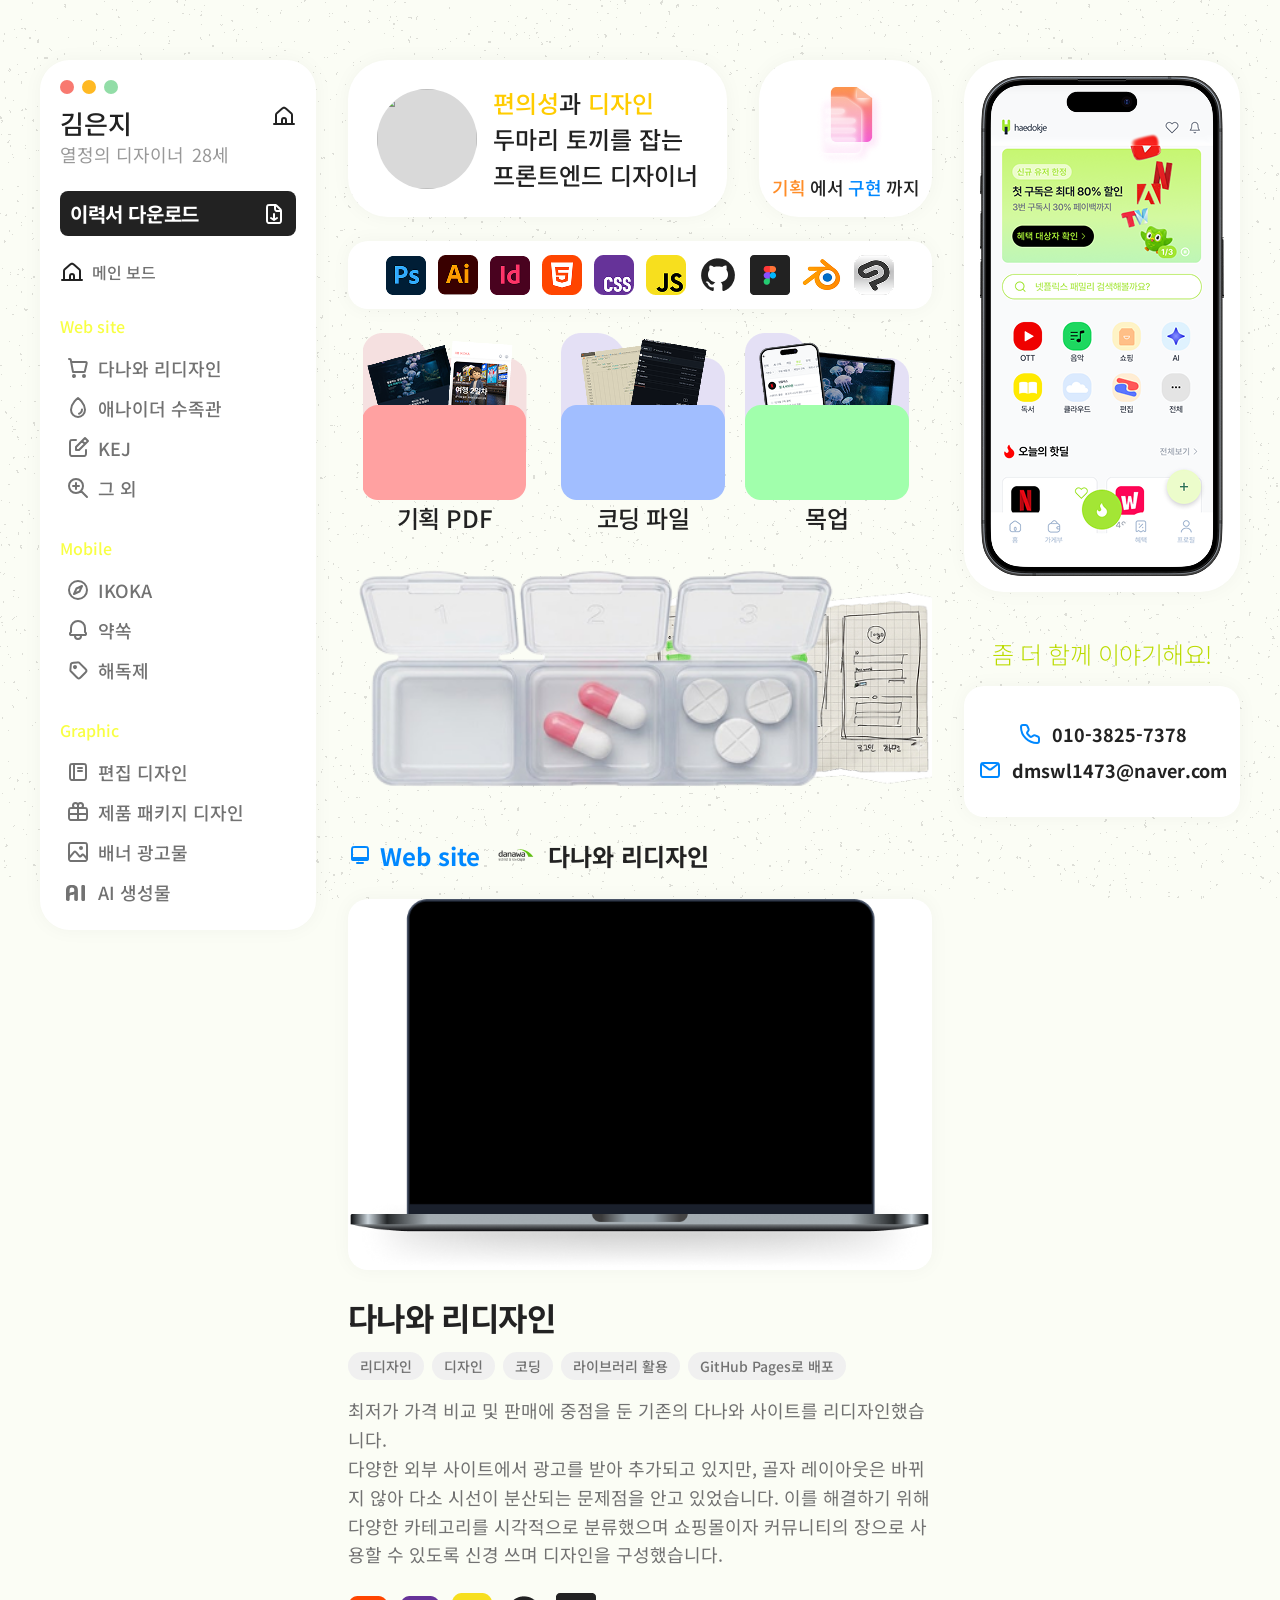
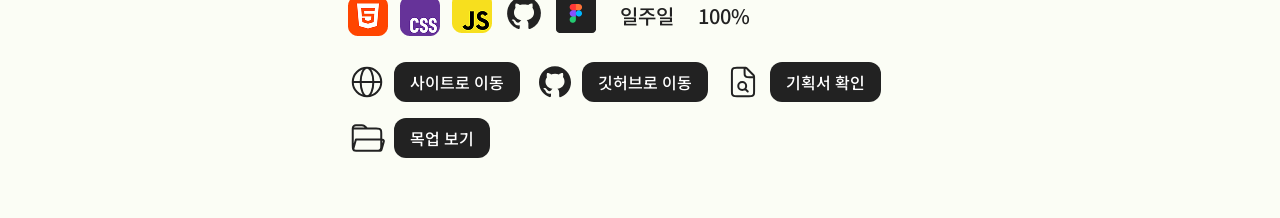
==== index.html @ a5606e17 "백업: sticky nav 및 중앙정렬 적용 후" ====
<!DOCTYPE html>
<html lang="ko">
<head>
    <meta charset="UTF-8" />
    <meta name="viewport" content="width=device-width, initial-scale=1.0" />
    <title>Portfolio</title>
    <link rel="stylesheet" href="css/style.css">
    <link rel="preconnect" href="https://fonts.googleapis.com">
    <link rel="preconnect" href="https://fonts.gstatic.com" crossorigin>
    <link href="https://fonts.googleapis.com/css2?family=Noto+Sans+KR:wght@400;500;700&display=swap" rel="stylesheet">
</head>

<body>

  <svg class="bg-noise" xmlns="http://www.w3.org/2000/svg" aria-hidden="true">
    <rect width="100%" height="100%" fill="#FBFDF5" filter="url(#paperNoise)" />
    <defs>
      <filter id="paperNoise">
        <feTurbulence type="fractalNoise" baseFrequency="0.25 0.25" stitchTiles="stitch" numOctaves="3" seed="9099" result="noise" />
        <feColorMatrix in="noise" type="luminanceToAlpha" result="alphaNoise" />
        <feComponentTransfer in="alphaNoise" result="grainAlpha">
          <feFuncA type="discrete" tableValues="0 0 0 0 0 0 0 0 0 0 0 0 0 0 0 0 0 0 0 0 0 1 1 1 1 1 1 1 1 1 0 0 0 0 0 0 0 0 0 0 0 0 0 0 0 0 0 0 0 0 0 0 0 0 0 0 0 0 0 0 0 0 0 0 0 0 0 0 0 0 0 0 0 0 0 0 0 0 0 0 0 0 0 0 0 0 0 0 0 0 0 0 0 0 0 0 0 0 0 0 " />
        </feComponentTransfer>
        <feComposite operator="in" in="grainAlpha" in2="SourceGraphic" result="grainClipped" />
        <!-- 입자 색/농도: rgba(0,0,0,0.25)에서 마지막 0.25 숫자만 만지면 됨 -->
        <feFlood flood-color="rgba(0, 0, 0, 0.25)" result="grainColor" />
        <feComposite operator="in" in="grainColor" in2="grainClipped" result="grain" />
        <feMerge>
          <feMergeNode in="SourceGraphic" />
          <feMergeNode in="grain" />
        </feMerge>
      </filter>
    </defs>
  </svg>


  <div class="page-wrapper">
  <main class="stage">
    <!--왼쪽 배치-->
    <header>
        <div class="navBar">
            <div class="top-inner"> <!--글자와 신호등 모양 묶기-->
                <div class="mac-style-traffic-light">
                    <div></div>
                    <div></div>
                    <div></div>
                </div>
                <div class="user-profile">
                    <div class="name-wrap">
                        <h1>김은지</h1>
                        <div class="sub-name-wrap">
                            <span>열정의 디자이너</span>
                            <span>28세</span>
                        </div>
                    </div>
                    <div class="home-where">
                        <div class="icon"> <!--집 모양 로고-->
                            <svg xmlns="http://www.w3.org/2000/svg" width="24" height="24" viewBox="0 0 24 24" fill="none">
                                <path d="M2 20.0001H4M4 20.0001H10M4 20.0001V11.4522C4 10.9179 4 10.6506 4.06497 10.4019C4.12255 10.1816 4.21779 9.97307 4.3457 9.78464C4.49004 9.57201 4.69064 9.39569 5.09277 9.04383L9.89436 4.84244C10.6398 4.19014 11.0126 3.86397 11.4324 3.73982C11.8026 3.63035 12.1972 3.63035 12.5674 3.73982C12.9875 3.86406 13.3608 4.19054 14.1074 4.84383L18.9074 9.04383C19.3095 9.39568 19.5102 9.57202 19.6546 9.78464C19.7825 9.97307 19.877 10.1816 19.9346 10.4019C19.9995 10.6506 20 10.9179 20 11.4522V20.0001M10 20.0001H14M10 20.0001V16.0001C10 14.8955 10.8954 14.0001 12 14.0001C13.1046 14.0001 14 14.8955 14 16.0001V20.0001M14 20.0001H20M20 20.0001H22" stroke="#222222" stroke-width="2" stroke-linecap="round" stroke-linejoin="round"/>
                            </svg>
                        </div>
                        <!--아이콘 호버하면 뜨는 집주소-->
                        <div class="my-home">
                            <h4>경기도 일산동구 </h4>
                            <div class="triangle"> <!--말풍선 아래 삼각형-->
                                <svg xmlns="http://www.w3.org/2000/svg" width="12" height="9" viewBox="0 0 12 9" fill="none">
                                    <path d="M6.49516 8.25C6.11026 8.91667 5.14801 8.91667 4.76311 8.25L-2.96652e-05 -9.84235e-07L11.2583 0L6.49516 8.25Z" fill="#F8FF43"/>
                                </svg>
                            </div>
                        </div>
                    </div>
                </div>
            </div>


            <div class="download-resume-wrap"> <!--이력서 다운로드-->
                <h1>이력서 다운로드</h1>
                <div class="icon">
                    <svg xmlns="http://www.w3.org/2000/svg" width="24" height="24" viewBox="0 0 24 24" fill="none">
                    <path d="M12 12V18M9 16L12 18L15 16M13 3.00087C12.9045 3 12.7973 3 12.6747 3H8.2002C7.08009 3 6.51962 3 6.0918 3.21799C5.71547 3.40973 5.40973 3.71547 5.21799 4.0918C5 4.51962 5 5.08009 5 6.2002V17.8002C5 18.9203 5 19.4801 5.21799 19.9079C5.40973 20.2842 5.71547 20.5905 6.0918 20.7822C6.5192 21 7.07899 21 8.19691 21H15.8031C16.921 21 17.48 21 17.9074 20.7822C18.2837 20.5905 18.5905 20.2842 18.7822 19.9079C19 19.4805 19 18.9215 19 17.8036V9.32568C19 9.20296 19 9.09561 18.9991 9M13 3.00087C13.2856 3.00347 13.4663 3.01385 13.6388 3.05526C13.8429 3.10425 14.0379 3.18526 14.2168 3.29492C14.4186 3.41857 14.5918 3.59182 14.9375 3.9375L18.063 7.06298C18.4089 7.40889 18.5809 7.58136 18.7046 7.78319C18.8142 7.96214 18.8953 8.15726 18.9443 8.36133C18.9857 8.53376 18.9963 8.71451 18.9991 9M13 3.00087V5.8C13 6.9201 13 7.47977 13.218 7.90759C13.4097 8.28392 13.7155 8.59048 14.0918 8.78223C14.5192 9 15.079 9 16.1969 9H18.9991M18.9991 9H19.0002" stroke="white" stroke-width="2" stroke-linecap="round" stroke-linejoin="round"/>
                    </svg>
                </div>
            </div>

            <nav>
                <ul>
                    <li> <!--메인보드-->
                        <div class="icon">
                            <svg xmlns="http://www.w3.org/2000/svg" width="24" height="24" viewBox="0 0 24 24" fill="none">
                                <path d="M2 20.0001H4M4 20.0001H10M4 20.0001V11.4522C4 10.9179 4 10.6506 4.06497 10.4019C4.12255 10.1816 4.21779 9.97307 4.3457 9.78464C4.49004 9.57201 4.69064 9.39569 5.09277 9.04383L9.89436 4.84244C10.6398 4.19014 11.0126 3.86397 11.4324 3.73982C11.8026 3.63035 12.1972 3.63035 12.5674 3.73982C12.9875 3.86406 13.3608 4.19054 14.1074 4.84383L18.9074 9.04383C19.3095 9.39568 19.5102 9.57202 19.6546 9.78464C19.7825 9.97307 19.877 10.1816 19.9346 10.4019C19.9995 10.6506 20 10.9179 20 11.4522V20.0001M10 20.0001H14M10 20.0001V16.0001C10 14.8955 10.8954 14.0001 12 14.0001C13.1046 14.0001 14 14.8955 14 16.0001V20.0001M14 20.0001H20M20 20.0001H22" stroke="#222222" stroke-width="2" stroke-linecap="round" stroke-linejoin="round"/>
                            </svg>
                        </div>
                        <span><a href="#">메인 보드</a></span>
                    </li>
                    <li><!--웹사이트 서브 카테고리-->
                        <span><a href="#">Web site</a></span>
                            <ul>
                                <li><a href="#"> <!--첫번째 서브 카테고리-->
                                    <div class="icon">
                                        <svg xmlns="http://www.w3.org/2000/svg" width="24" height="24" viewBox="0 0 24 24" fill="none">
                                        <path d="M3 3H3.26835C3.74213 3 3.97943 3 4.17267 3.08548C4.34304 3.16084 4.48871 3.28218 4.59375 3.43604C4.71269 3.61026 4.75564 3.8429 4.84137 4.30727L7.00004 16L17.4218 16C17.875 16 18.1023 16 18.29 15.9199C18.4559 15.8492 18.5989 15.7346 18.7051 15.5889C18.8252 15.4242 18.8761 15.2037 18.9777 14.7631L18.9785 14.76L20.5477 7.95996L20.5481 7.95854C20.7023 7.29016 20.7796 6.95515 20.6947 6.69238C20.6202 6.46182 20.4635 6.26634 20.2556 6.14192C20.0184 6 19.6758 6 18.9887 6H5.5M18 21C17.4477 21 17 20.5523 17 20C17 19.4477 17.4477 19 18 19C18.5523 19 19 19.4477 19 20C19 20.5523 18.5523 21 18 21ZM8 21C7.44772 21 7 20.5523 7 20C7 19.4477 7.44772 19 8 19C8.55228 19 9 19.4477 9 20C9 20.5523 8.55228 21 8 21Z" stroke="#727272" stroke-width="2" stroke-linecap="round" stroke-linejoin="round"/>
                                        </svg>
                                    </div>
                                    <span>다나와 리디자인</span>
                                </a></li>
                                <li><a href="#"> <!--두번째 서브 카테고리-->
                                    <div class="icon">
                                        <svg xmlns="http://www.w3.org/2000/svg" width="24" height="24" viewBox="0 0 24 24" fill="none">
                                        <path d="M16.0001 13.3848C16.0001 14.6088 15.526 15.7828 14.6821 16.6483C14.203 17.1397 13.6269 17.5091 13 17.7364M19 13.6923C19 7.11538 12 2 12 2C12 2 5 7.11538 5 13.6923C5 15.6304 5.7375 17.4893 7.05025 18.8598C8.36301 20.2302 10.1436 20.9994 12.0001 20.9994C13.8566 20.9994 15.637 20.2298 16.9497 18.8594C18.2625 17.4889 19 15.6304 19 13.6923Z" stroke="#727272" stroke-width="2" stroke-linecap="round" stroke-linejoin="round"/>
                                        </svg>
                                    </div>
                                    <span>애나이더 수족관</span>
                                </a></li>
                                <li><a href="#"> <!--세번째 서브 카테고리-->
                                    <div class="icon">
                                        <svg xmlns="http://www.w3.org/2000/svg" width="24" height="24" viewBox="0 0 24 24" fill="none">
                                        <path d="M10.0002 4H7.2002C6.08009 4 5.51962 4 5.0918 4.21799C4.71547 4.40973 4.40973 4.71547 4.21799 5.0918C4 5.51962 4 6.08009 4 7.2002V16.8002C4 17.9203 4 18.4801 4.21799 18.9079C4.40973 19.2842 4.71547 19.5905 5.0918 19.7822C5.5192 20 6.07899 20 7.19691 20H16.8031C17.921 20 18.48 20 18.9074 19.7822C19.2837 19.5905 19.5905 19.2839 19.7822 18.9076C20 18.4802 20 17.921 20 16.8031V14M16 5L10 11V14H13L19 8M16 5L19 2L22 5L19 8M16 5L19 8" stroke="#727272" stroke-width="2" stroke-linecap="round" stroke-linejoin="round"/>
                                        </svg>
                                    </div>
                                    <span>KEJ</span>
                                </a></li>
                                <li><a href="#"> <!--네번째 서브 카테고리-->
                                    <div class="icon">
                                        <svg xmlns="http://www.w3.org/2000/svg" width="24" height="24" viewBox="0 0 24 24" fill="none">
                                        <path d="M7 10H10M10 10H13M10 10V7M10 10V13M15 15L21 21M10 17C6.13401 17 3 13.866 3 10C3 6.13401 6.13401 3 10 3C13.866 3 17 6.13401 17 10C17 13.866 13.866 17 10 17Z" stroke="#727272" stroke-width="2" stroke-linecap="round" stroke-linejoin="round"/>
                                        </svg>
                                    </div>
                                    <span>그 외</span>
                                </a></li>
                            </ul>
                    </li>
                    <li><!--모바일 이동과 모바일 서브 카테고리-->
                        <span><a href="#">Mobile</a></span>
                        <ul><!--모바일 아래 카테고리-->
                            <li><a href="#"> <!--첫 번째 서브 카테고리-->
                                <div class="icon">
                                    <svg xmlns="http://www.w3.org/2000/svg" width="24" height="24" viewBox="0 0 24 24" fill="none">
                                    <path d="M3 12C3 16.9706 7.02944 21 12 21C16.9706 21 21 16.9706 21 12C21 7.02944 16.9706 3 12 3C7.02944 3 3 7.02944 3 12Z" stroke="#727272" stroke-width="2" stroke-linecap="round" stroke-linejoin="round"/>
                                    <path d="M10.5 10.5L16 8L13.5 13.5L8 16L10.5 10.5Z" stroke="#727272" stroke-width="2" stroke-linecap="round" stroke-linejoin="round"/>
                                </svg>
                                </div>
                                <span>IKOKA</span>
                            </a></li>
                            <li><a href="#"> <!--두 번째 서브 카테고리-->
                                <div class="icon">
                                    <svg xmlns="http://www.w3.org/2000/svg" width="24" height="24" viewBox="0 0 24 24" fill="none">
                                    <path d="M15 17V18C15 19.6569 13.6569 21 12 21C10.3431 21 9 19.6569 9 18V17M15 17H9M15 17H18.5905C18.973 17 19.1652 17 19.3201 16.9478C19.616 16.848 19.8475 16.6156 19.9473 16.3198C19.9997 16.1643 19.9997 15.9715 19.9997 15.5859C19.9997 15.4172 19.9995 15.3329 19.9863 15.2524C19.9614 15.1004 19.9024 14.9563 19.8126 14.8312C19.7651 14.7651 19.7048 14.7048 19.5858 14.5858L19.1963 14.1963C19.0706 14.0706 19 13.9001 19 13.7224V10C19 6.134 15.866 2.99999 12 3C8.13401 3.00001 5 6.13401 5 10V13.7224C5 13.9002 4.92924 14.0706 4.80357 14.1963L4.41406 14.5858C4.29476 14.7051 4.23504 14.765 4.1875 14.8312C4.09766 14.9564 4.03815 15.1004 4.0132 15.2524C4 15.3329 4 15.4172 4 15.586C4 15.9715 4 16.1642 4.05245 16.3197C4.15225 16.6156 4.3848 16.848 4.68066 16.9478C4.83556 17 5.02701 17 5.40956 17H9" stroke="#727272" stroke-width="2" stroke-linecap="round" stroke-linejoin="round"/>
                                    </svg>
                                </div>
                                <span>약쏙</span>
                            </a></li>
                            <li><a href="#"> <!--세 번째 서브 카테고리-->
                                <div class="icon">
                                    <svg xmlns="http://www.w3.org/2000/svg" width="24" height="24" viewBox="0 0 24 24" fill="none">
                                    <path d="M4.74791 7.64502L4.41669 11.2885C4.36763 11.8281 4.34289 12.1001 4.3878 12.3584C4.42792 12.5892 4.50806 12.8112 4.62496 13.0142C4.7563 13.2422 4.95043 13.4363 5.33647 13.8224L10.512 18.9979C11.299 19.7849 11.6927 20.1786 12.148 20.3265C12.5496 20.4571 12.983 20.4573 13.3847 20.3268C13.8414 20.1785 14.2382 19.7821 15.0302 18.9901L18.99 15.0303C19.7821 14.2382 20.1774 13.8424 20.3258 13.3857C20.4563 12.9841 20.4555 12.5511 20.325 12.1495C20.1766 11.6928 19.7819 11.297 18.9898 10.505L13.8271 5.34229C13.4375 4.95272 13.2427 4.75792 13.0136 4.62598C12.8107 4.50908 12.5886 4.4286 12.3579 4.38848C12.0974 4.3432 11.823 4.36809 11.2743 4.41797L7.64449 4.74796C6.69973 4.83384 6.22705 4.87698 5.85738 5.08255C5.53145 5.26379 5.26277 5.53248 5.08152 5.8584C4.87698 6.22623 4.83432 6.69555 4.74929 7.63092L4.74791 7.64502Z" stroke="#727272" stroke-width="2" stroke-linecap="round" stroke-linejoin="round"/>
                                    <path d="M9.71259 9.71297C10.1031 9.32244 10.1031 8.68928 9.71259 8.29876C9.32206 7.90823 8.68845 7.90823 8.29792 8.29876C7.9074 8.68928 7.90702 9.32229 8.29755 9.71282C8.68807 10.1033 9.32206 10.1035 9.71259 9.71297Z" stroke="#727272" stroke-width="2" stroke-linecap="round" stroke-linejoin="round"/>
                                    </svg>
                                </div>
                                <span>해독제</span>
                            </a></li>
                        </ul>
                    </li>
                    <li><!--모바일 이동과 모바일 서브 카테고리-->
                        <span><a href="#">Graphic</a></span>
                        <ul><!--모바일 아래 카테고리-->
                            <li><a href="#"> <!--첫 번째 서브 카테고리-->
                                <div class="icon">
                                    <svg xmlns="http://www.w3.org/2000/svg" width="24" height="24" viewBox="0 0 24 24" fill="none">
                                    <path d="M8 4H7.2002C6.08009 4 5.51962 4 5.0918 4.21799C4.71547 4.40973 4.40973 4.71547 4.21799 5.0918C4 5.51962 4 6.08009 4 7.2002V16.8002C4 17.9203 4 18.4801 4.21799 18.9079C4.40973 19.2842 4.71547 19.5905 5.0918 19.7822C5.5192 20 6.07899 20 7.19691 20H8M8 4H16.8002C17.9203 4 18.4796 4 18.9074 4.21799C19.2837 4.40973 19.5905 4.71547 19.7822 5.0918C20 5.5192 20 6.07899 20 7.19691V16.8036C20 17.9215 20 18.4805 19.7822 18.9079C19.5905 19.2842 19.2837 19.5905 18.9074 19.7822C18.48 20 17.921 20 16.8031 20H8M8 4V20M12 11H16M12 8H16" stroke="#727272" stroke-width="2" stroke-linecap="round" stroke-linejoin="round"/>
                                    </svg>
                                </div>
                                <span>편집 디자인</span>
                            </a></li>
                            <li><a href="#"> <!--두 번째 서브 카테고리-->
                                <div class="icon">
                                    <svg xmlns="http://www.w3.org/2000/svg" width="24" height="24" viewBox="0 0 24 24" fill="none">
                                    <path d="M12 5.5V8M12 5.5C12 4.11929 13.1193 3 14.5 3C15.8807 3 17 4.11929 17 5.5C17 6.88071 15.8807 8 14.5 8M12 5.5C12 4.11929 10.8807 3 9.5 3C8.11929 3 7 4.11929 7 5.5C7 6.88071 8.11929 8 9.5 8M12 8H14.5M12 8H9.5M12 8V14M14.5 8H17.8002C18.9203 8 19.4796 8 19.9074 8.21799C20.2837 8.40973 20.5905 8.71547 20.7822 9.0918C21 9.5192 21 10.079 21 11.1969V14M9.5 8H6.2002C5.08009 8 4.51962 8 4.0918 8.21799C3.71547 8.40973 3.40973 8.71547 3.21799 9.0918C3 9.51962 3 10.0801 3 11.2002V14M3 14V16.8002C3 17.9203 3 18.4801 3.21799 18.9079C3.40973 19.2842 3.71547 19.5905 4.0918 19.7822C4.5192 20 5.07899 20 6.19691 20H12M3 14H12M12 14V20M12 14H21M12 20H17.8031C18.921 20 19.48 20 19.9074 19.7822C20.2837 19.5905 20.5905 19.2842 20.7822 18.9079C21 18.4805 21 17.9215 21 16.8036V14" stroke="#727272" stroke-width="2" stroke-linecap="round" stroke-linejoin="round"/>
                                    </svg>
                                </div>
                                <span>제품 패키지 디자인</span>
                            </a></li>
                            <li><a href="#"> <!--세 번째 서브 카테고리-->
                                <div class="icon">
                                    <svg xmlns="http://www.w3.org/2000/svg" width="24" height="24" viewBox="0 0 24 24" fill="none">
                                    <path d="M3.00005 18.0001C3 17.9355 3 17.8689 3 17.8002V6.2002C3 5.08009 3 4.51962 3.21799 4.0918C3.40973 3.71547 3.71547 3.40973 4.0918 3.21799C4.51962 3 5.08009 3 6.2002 3H17.8002C18.9203 3 19.4801 3 19.9079 3.21799C20.2842 3.40973 20.5905 3.71547 20.7822 4.0918C21 4.5192 21 5.07899 21 6.19691V17.8031C21 18.2881 21 18.6679 20.9822 18.9774M3.00005 18.0001C3.00082 18.9884 3.01337 19.5058 3.21799 19.9074C3.40973 20.2837 3.71547 20.5905 4.0918 20.7822C4.5192 21 5.07899 21 6.19691 21H17.8036C18.9215 21 19.4805 21 19.9079 20.7822C20.2842 20.5905 20.5905 20.2837 20.7822 19.9074C20.9055 19.6654 20.959 19.3813 20.9822 18.9774M3.00005 18.0001L7.76798 12.4375L7.76939 12.436C8.19227 11.9426 8.40406 11.6955 8.65527 11.6064C8.87594 11.5282 9.11686 11.53 9.33643 11.6113C9.58664 11.704 9.79506 11.9539 10.2119 12.4541L12.8831 15.6595C13.269 16.1226 13.463 16.3554 13.6986 16.4489C13.9065 16.5313 14.1357 16.5406 14.3501 16.4773C14.5942 16.4053 14.8091 16.1904 15.2388 15.7607L15.7358 15.2637C16.1733 14.8262 16.3921 14.6076 16.6397 14.5361C16.8571 14.4734 17.0896 14.4869 17.2988 14.5732C17.537 14.6716 17.7302 14.9124 18.1167 15.3955L20.9822 18.9774M20.9822 18.9774L21 18.9996M15 9C14.4477 9 14 8.55228 14 8C14 7.44772 14.4477 7 15 7C15.5523 7 16 7.44772 16 8C16 8.55228 15.5523 9 15 9Z" stroke="#727272" stroke-width="2" stroke-linecap="round" stroke-linejoin="round"/>
                                    </svg>
                                </div>
                                <span>배너 광고물</span>
                            </a></li>
                            <li><a href="#"> <!--세 번째 서브 카테고리-->
                                <div class="icon">
                                    <svg xmlns="http://www.w3.org/2000/svg" width="19" height="16" viewBox="0 0 19 16" fill="none">
                                    <path d="M3.65478 14.509C3.65478 15.503 3.06257 16 1.87815 16C1.30286 16 0.846013 15.8739 0.507608 15.6217C0.169203 15.3695 0 14.9986 0 14.509V5.6968C0 3.64951 0.473767 2.18822 1.4213 1.31293C2.36884 0.437645 3.84936 0 5.86287 0C7.92714 0 9.44997 0.445063 10.4313 1.33519C11.4127 2.22531 11.9034 3.67918 11.9034 5.6968V14.509C11.9034 15.503 11.3112 16 10.1268 16C9.55149 16 9.09464 15.8739 8.75624 15.6217C8.41783 15.3695 8.24863 14.9986 8.24863 14.509V9.14604C7.92714 9.39824 7.57182 9.61335 7.18265 9.79138C6.81041 9.9694 6.37048 10.0584 5.86287 10.0584C5.11838 10.0584 4.56001 10.1771 4.18777 10.4145C3.83244 10.6518 3.65478 11.0746 3.65478 11.6829V14.509ZM3.50249 7.98887C3.77322 7.75151 4.0947 7.56606 4.46695 7.43255C4.85612 7.29903 5.32142 7.23227 5.86287 7.23227C6.50584 7.23227 6.99653 7.18776 7.33493 7.09875C7.69026 7.00974 7.9356 6.83913 8.07097 6.58693C8.20633 6.33472 8.27401 5.96384 8.27401 5.47427C8.27401 4.37645 8.09635 3.62726 7.74102 3.2267C7.38569 2.81131 6.75119 2.60362 5.83749 2.60362C4.99148 2.60362 4.40773 2.81873 4.08624 3.24896C3.78168 3.66435 3.6294 4.43579 3.6294 5.56328C3.6294 6.14186 3.62094 6.63143 3.60402 7.03199C3.5871 7.43254 3.55326 7.75151 3.50249 7.98887Z" fill="#727272"/>
                                    <path d="M17.2234 16C15.9713 16 15.3452 15.503 15.3452 14.509V1.49096C15.3452 0.97172 15.489 0.593417 15.7767 0.356049C16.0643 0.118683 16.5212 0 17.1472 0C18.3824 0 19 0.496986 19 1.49096V14.509C19 15.0134 18.8562 15.3917 18.5685 15.6439C18.2978 15.8813 17.8494 16 17.2234 16Z" fill="#727272"/>
                                    </svg>
                                </div>
                                <span>AI 생성물</span>
                            </a></li>
                        </ul>
                    </li>
                </ul>
            </nav>

        </div>
    </header>
    <section>
        <div class="main-bord-wrap">

            <!--첫 번째 그룹: 배너 영역-->
            <div class="banner-group">
                <!--상단 배너 행 (top-banner + core-banner)-->
                <div class="banner-row">
                    <!--중앙-->
                    <div class="top-banner">
                        <div class="img-face">
                            <img src="https://placehold.co/100x100" alt="">
                        </div>
                        <div class="banner-txt">
                            <h4><span class="ts1">편의성</span><span class="ts2">과 </span><span class="ts1">디자인</span><br>
                            두마리 토끼를 잡는<br>
                            프론트엔드 디자이너</h4>
                        </div>
                    </div>
                    <div class="core-banner">
                        <div class="img">
                            <img src="img/Doc.png" alt="">
                        </div>
                        <p><span>기획</span>에서 <span>구현</span>까지</p>
                    </div>
                </div>
                <!--사용 앱 배너-->
                <ul class="use-app-banner">
                    <li><img src="img/icon/ps.png" alt="ps"></li>
                    <li><img src="img/icon/ai.png" alt="ai"></li>
                    <li><img src="img/icon/Id.png" alt="Id"></li>
                    <li><img src="img/icon/html.png" alt="html"></li>
                    <li><img src="img/icon/css.png" alt="css"></li>
                    <li><img src="img/icon/js.png" alt="js"></li>
                    <li><img src="img/icon/github.png" alt="git"></li>
                    <li><img src="img/icon/figma.png" alt="figma"></li>
                    <li><img src="img/icon/blend.png" alt="blend"></li>
                    <li><img src="img/icon/clip.png" alt="clip"></li>
                </ul>
                <!--파일 배너-->
                <div class="file-banner">
                    <ul>
                        <li class="outfut"><a href="#">
                            <div class="img-box">
                                <img src="img/fold/1.png">
                            </div>
                            <p>기획 PDF</p>
                            </a>
                        </li>
                        <li class="coding"><a href="#">
                            <div class="img-box">
                                <img src="img/fold/2.png">
                            </div>
                            <p>코딩 파일</p>
                        </a></li>
                        <li class="mockup"><a href="#">
                            <div class="img-box">
                                <img src="img/fold/3.png">
                            </div>
                            <p>목업</p>
                        </a></li>
                    </ul>
                </div>
            </div>
            <!--스케치 이미지 영역-->
            <div class="img-sketch">
                <div class="main-img-box">
                    <div class="img-box">
                        <img src="img/sketch.png" alt="스케치">
                    </div>
                    <div class="img-box">
                        <img src="img/approximately.png" alt="약">
                    </div>
                </div>
            </div>



            <!--포스트 스타일 본문-->
            <div class="main-work">
                <div class="main-danawa-wrap">
                    <div class="top-Category">
                        <div class="class-list"> <!--웹사이트-->
                            <div class="icon">
                                <svg xmlns="http://www.w3.org/2000/svg" width="24" height="24" viewBox="0 0 24 24" fill="none">
                                <path d="M15 20H9M7.19691 17C6.07899 17 5.5192 17 5.0918 16.7822C4.71547 16.5905 4.40973 16.2837 4.21799 15.9074C4.09698 15.6699 4.04315 15.3919 4.0192 15M7.19691 17H16.8031M7.19691 17H5.59961C5.03956 17 4.75981 16.9996 4.5459 16.8906C4.35774 16.7948 4.20487 16.6429 4.10899 16.4548C4 16.2409 4 15.9601 4 15.4V15H4.0192M4.0192 15C4 14.6859 4 14.2985 4 13.8002V7.2002C4 6.08009 4 5.51962 4.21799 5.0918C4.40973 4.71547 4.71547 4.40973 5.0918 4.21799C5.51962 4 6.08009 4 7.2002 4H16.8002C17.9203 4 18.4796 4 18.9074 4.21799C19.2837 4.40973 19.5905 4.71547 19.7822 5.0918C20 5.5192 20 6.07899 20 7.19691V13.8031C20 14.3 20 14.6864 19.9809 15M4.0192 15H19.9809M19.9809 15C19.957 15.3919 19.9032 15.67 19.7822 15.9074C19.5905 16.2837 19.2837 16.5905 18.9074 16.7822C18.48 17 17.921 17 16.8031 17M19.9809 15H20V15.4C20 15.9601 19.9996 16.2409 19.8906 16.4548C19.7948 16.6429 19.6423 16.7948 19.4542 16.8906C19.2403 16.9996 18.9597 17 18.3996 17H16.8031" stroke="#0088FF" stroke-width="2" stroke-linecap="round" stroke-linejoin="round"/>
                                </svg>
                            </div>
                            <h2>Web site</h2>
                        </div>
                        <div class="class-title"> <!--다나와 리디자인-->
                            <div class="logo">
                                <img src="img/logo/danawa.png" alt="다나와_로고">
                            </div>
                            <h2>다나와 리디자인</h2>
                        </div>
                    </div>
                    <div class="post-wrap">
                        <div class="mokup">
                            <img src="img/mockup/no-main/mockup.png" alt="목업 이미지">
                            <iframe src="https://quincys2s2.github.io/DANAWA-re/"></iframe>
                        </div>
                        <div class="post-contents">
                            <div class="content-list">
                                <div class="title-and-tag">
                                    <h1>다나와 리디자인</h1>
                                    <div class="tag-list">
                                        <div class="tag">리디자인</div>
                                        <div class="tag">디자인</div>
                                        <div class="tag">코딩</div>
                                        <div class="tag">라이브러리 활용</div>
                                        <div class="tag">GitHub Pages로 배포</div>
                                    </div>
                                </div>
                                <div class="story">
                                    <p>최저가 가격 비교 및 판매에 중점을 둔 기존의 다나와 사이트를 리디자인했습니다.<br>
                                    다양한 외부 사이트에서 광고를 받아 추가되고 있지만,
                                    골자 레이아웃은 바뀌지 않아 다소 시선이 분산되는 문제점을 안고 있었습니다.
                                    이를 해결하기 위해 다양한 카테고리를 시각적으로 분류했으며 쇼핑몰이자 커뮤니티의 장으로 사용할 수 있도록 신경 쓰며 디자인을 구성했습니다. 
                                        </p>
                                </div>
                            </div>
                            <div class="use-information">
                                <div class="program-used"><!--사용했던 프로그램-->
                                    <ul>
                                        <li>
                                            <div class="img">
                                                <img src="img/icon/html.png" alt="html">
                                            </div>
                                        </li>
                                        <li>
                                            <div class="img">
                                                <img src="img/icon/css.png" alt="css">
                                            </div>
                                        </li>
                                            <div class="img">
                                                <img src="img/icon/js.png" alt="js">
                                            </div>
                                        </li>
                                            <div class="img">
                                                <img src="img/icon/github.png" alt="github">
                                            </div>
                                        </li>
                                            <div class="img">
                                                <img src="img/icon/figma.png" alt="figma">
                                            </div>
                                        </li>
                                    </ul>
                                </div>
                                <div class="time">
                                    <h3>일주일</h3>
                                </div>
                                <div class="contribution">
                                    <h3>100%</h3>
                                </div>
                            </div>
                            <div class="button">
                                <div class=site>
                                    <div class="icon">
                                        <svg xmlns="http://www.w3.org/2000/svg" width="38" height="38" viewBox="0 0 38 38" fill="none">
                                        <path d="M4.75 19H12.6667M4.75 19C4.75 26.8701 11.1299 33.25 19 33.25M4.75 19C4.75 11.1299 11.1299 4.75 19 4.75M12.6667 19H25.3333M12.6667 19C12.6667 26.8701 15.5022 33.25 19 33.25M12.6667 19C12.6667 11.1299 15.5022 4.75 19 4.75M25.3333 19H33.25M25.3333 19C25.3333 11.1299 22.4978 4.75 19 4.75M25.3333 19C25.3333 26.8701 22.4978 33.25 19 33.25M33.25 19C33.25 11.1299 26.8701 4.75 19 4.75M33.25 19C33.25 26.8701 26.8701 33.25 19 33.25" stroke="#222222" stroke-width="2" stroke-linecap="round" stroke-linejoin="round"/>
                                        </svg>
                                    </div>
                                    <a href="#" class="btn">사이트로 이동</a>
                                </div>
                               <div class=github>
                                    <div class="icon">
                                        <svg xmlns="http://www.w3.org/2000/svg" width="38" height="38" viewBox="0 0 38 38" fill="none">
                                        <path d="M16.5312 25.8426C12.4062 25.3426 9.5 22.3734 9.5 18.5292C9.5 16.9665 10.0625 15.2788 11 14.1537C10.5937 13.1223 10.6562 10.9345 11.125 10.0282C12.375 9.87191 14.0625 10.5283 15.0625 11.4346C16.25 11.0596 17.5 10.872 19.0312 10.872C20.5625 10.872 21.8125 11.0596 22.9375 11.4034C23.9062 10.5283 25.625 9.87191 26.875 10.0282C27.3125 10.872 27.375 13.0598 26.9687 14.1224C27.9687 15.3101 28.5 16.904 28.5 18.5292C28.5 22.3734 25.5937 25.2801 21.4062 25.8113C22.4687 26.4989 23.1875 27.9991 23.1875 29.7181V32.9686C23.1875 33.906 23.9687 34.4374 24.9062 34.0624C30.5625 31.9058 35 26.2489 35 19.248C35 10.4032 27.8125 3.18359 18.9687 3.18359C10.125 3.18359 3 10.4032 3 19.248C3 26.1864 7.40623 31.9371 13.3437 34.0937C14.1875 34.4061 15 33.8437 15 32.9999V30.4994C14.5625 30.6869 14 30.812 13.5 30.812C11.4375 30.812 10.2187 29.6868 9.34373 27.5928C9 26.749 8.625 26.2489 7.90623 26.1552C7.53123 26.1239 7.40623 25.9676 7.40623 25.7801C7.40623 25.4051 8.03123 25.1238 8.65623 25.1238C9.5625 25.1238 10.3437 25.6863 11.1562 26.8427C11.7812 27.7491 12.4375 28.1554 13.2187 28.1554C14 28.1554 14.5 27.8741 15.2187 27.1553C15.75 26.6239 16.1562 26.1552 16.5312 25.8426Z" fill="#222222"/>
                                        </svg>
                                    </div>
                                    <a href="#" class="btn">깃허브로 이동</a>
                                </div>
                               <div class="plan">
                                    <div class="icon">
                                        <svg xmlns="http://www.w3.org/2000/svg" width="38" height="38" viewBox="0 0 38 38" fill="none">
                                        <path d="M23.7489 28.5006L21.1243 25.8761M20.5838 4.75138C20.4325 4.75 20.2624 4.75 20.0681 4.75H12.9835C11.21 4.75 10.3226 4.75 9.64518 5.09515C9.04934 5.39875 8.56525 5.88283 8.26165 6.47868C7.9165 7.15607 7.9165 8.04348 7.9165 9.81698V28.1836C7.9165 29.9571 7.9165 30.8434 8.26165 31.5208C8.56525 32.1167 9.04934 32.6016 9.64518 32.9052C10.3219 33.25 11.2083 33.25 12.9783 33.25L25.0214 33.25C26.7914 33.25 27.6765 33.25 28.3532 32.9052C28.9491 32.6016 29.4348 32.1167 29.7384 31.5208C30.0832 30.8441 30.0832 29.959 30.0832 28.189V14.7657C30.0832 14.5714 30.083 14.4013 30.0816 14.25M20.5838 4.75138C21.0357 4.7555 21.3206 4.77227 21.5936 4.83783C21.9167 4.9154 22.2264 5.04334 22.5098 5.21696C22.8292 5.41273 23.1035 5.68704 23.6509 6.23438L28.5996 11.1831C29.1472 11.7307 29.4195 12.0038 29.6154 12.3234C29.789 12.6067 29.9175 12.9157 29.995 13.2388C30.0606 13.5118 30.0775 13.798 30.0816 14.25M20.5838 4.75138L20.5832 9.18366C20.5832 10.9572 20.5832 11.8436 20.9283 12.521C21.2319 13.1168 21.716 13.6016 22.3118 13.9052C22.9886 14.25 23.8749 14.25 25.645 14.25H30.0816M18.2082 26.9167C16.022 26.9167 14.2498 25.1445 14.2498 22.9583C14.2498 20.7722 16.022 19 18.2082 19C20.3943 19 22.1665 20.7722 22.1665 22.9583C22.1665 25.1445 20.3943 26.9167 18.2082 26.9167Z" stroke="#222222" stroke-width="2" stroke-linecap="round" stroke-linejoin="round"/>
                                        </svg>
                                    </div>
                                    <a href="#" class="btn">기획서 확인</a>
                                </div>
                               <div class="mockup">
                                    <div class="icon">
                                        <svg xmlns="http://www.w3.org/2000/svg" width="38" height="38" viewBox="0 0 38 38" fill="none">
                                        <path d="M28.1882 31.6668L31.339 31.6668C32.0236 31.6668 32.3663 31.6668 32.654 31.5493C32.908 31.4456 33.1315 31.2769 33.301 31.0612C33.4931 30.8168 33.5875 30.488 33.7757 29.8294L35.4948 23.8128C35.808 22.7165 35.9638 22.1683 35.8407 21.7347C35.733 21.3548 35.4874 21.0289 35.1518 20.8209C34.7908 20.5973 34.2634 20.5843 33.2503 20.5835M28.1882 31.6668H9.81177M28.1882 31.6668C29.9583 31.6668 30.8433 31.6668 31.52 31.322C32.1159 31.0184 32.6016 30.5333 32.9052 29.9375C33.2503 29.2601 33.2503 28.3734 33.2503 26.5999V20.5835M9.81177 31.6668H8.1084C6.96908 31.6668 6.39785 31.6668 6.01481 31.4295C5.67915 31.2215 5.43311 30.8955 5.32534 30.5156C5.30264 30.4356 5.28949 30.3517 5.2851 30.2611M9.81177 31.6668C8.04174 31.6668 7.1554 31.6668 6.47868 31.322C5.99488 31.0755 5.58475 30.7091 5.2851 30.2611M33.2503 20.5835C33.188 20.5835 33.1238 20.5835 33.0577 20.5835H7.91711L5.6731 28.4375L5.66985 28.4485C5.41632 29.3358 5.26581 29.8626 5.2851 30.2611M33.2503 20.5835L33.2503 14.5665C33.2503 12.793 33.2503 11.9062 32.9052 11.2288C32.6016 10.633 32.1162 10.1489 31.5203 9.84531C30.843 9.50016 29.9568 9.50016 28.1833 9.50016H19M5.2851 30.2611C5.21571 30.1574 5.15224 30.0492 5.09515 29.9372C4.75 29.2598 4.75 28.3737 4.75 26.6002V9.50016M4.75 9.50016H19M4.75 9.50016C4.75 7.75126 6.16777 6.3335 7.91667 6.3335H13.7347C14.5092 6.3335 14.8974 6.3335 15.2618 6.42099C15.5849 6.49856 15.8933 6.62683 16.1766 6.80046C16.4961 6.99623 16.7704 7.27054 17.3177 7.81787L19 9.50016" stroke="#222222" stroke-width="2" stroke-linecap="round" stroke-linejoin="round"/>
                                        </svg>
                                    </div>
                                    <a href="#" class="btn">목업 보기</a>
                                </div>
                            </div>
                        </div>
                    </div>
                </div>
            </div>
        </div>
    </section>

    <!--오른쪽 컬럼-->
    <aside class="right-column">
      <div class="big-phone">
        <div class="img-box">
          <img src="img/main-mokup/iPhone 15 Pro - Black Flatten.png">
        </div>
      </div>
      <div class="right-bottom-group">
        <div class="more-Talk">
          <h1>좀 더 함께 이야기해요!</h1>
        </div>
        <div class="business-card">
          <div class="number">
            <div class="icon">
              <svg xmlns="http://www.w3.org/2000/svg" width="24" height="24" viewBox="0 0 24 24" fill="none">
              <path d="M9.50246 4.25722C9.19873 3.4979 8.46332 3 7.64551 3H4.89474C3.8483 3 3 3.8481 3 4.89453C3 13.7892 10.2108 21 19.1055 21C20.1519 21 21 20.1516 21 19.1052L21.0005 16.354C21.0005 15.5361 20.5027 14.8009 19.7434 14.4971L17.1069 13.4429C16.4249 13.1701 15.6483 13.2929 15.0839 13.7632L14.4035 14.3307C13.6089 14.9929 12.4396 14.9402 11.7082 14.2088L9.79222 12.2911C9.06079 11.5596 9.00673 10.3913 9.66895 9.59668L10.2363 8.9163C10.7066 8.35195 10.8305 7.57516 10.5577 6.89309L9.50246 4.25722Z" stroke="#0088FF" stroke-width="2" stroke-linecap="round" stroke-linejoin="round"/>
              </svg>
            </div>
            <h2>010-3825-7378</h2>
          </div>
          <div class="mail">
            <div class="icon">
              <svg xmlns="http://www.w3.org/2000/svg" width="24" height="24" viewBox="0 0 24 24" fill="none">
              <path d="M4 6L10.1076 10.6123L10.1097 10.614C10.7878 11.1113 11.1271 11.3601 11.4988 11.4562C11.8272 11.5412 12.1725 11.5412 12.501 11.4562C12.8729 11.36 13.2132 11.1105 13.8926 10.6123C13.8926 10.6123 17.8101 7.60594 20 6M3 15.8002V8.2002C3 7.08009 3 6.51962 3.21799 6.0918C3.40973 5.71547 3.71547 5.40973 4.0918 5.21799C4.51962 5 5.08009 5 6.2002 5H17.8002C18.9203 5 19.4796 5 19.9074 5.21799C20.2837 5.40973 20.5905 5.71547 20.7822 6.0918C21 6.5192 21 7.07899 21 8.19691V15.8036C21 16.9215 21 17.4805 20.7822 17.9079C20.5905 18.2842 20.2837 18.5905 19.9074 18.7822C19.48 19 18.921 19 17.8031 19H6.19691C5.07899 19 4.5192 19 4.0918 18.7822C3.71547 18.5905 3.40973 18.2842 3.21799 17.9079C3 17.4801 3 16.9203 3 15.8002Z" stroke="#0088FF" stroke-width="2" stroke-linecap="round" stroke-linejoin="round"/>
              </svg>
            </div>
            <h2>dmswl1473@naver.com</h2>
          </div>
        </div>
      </div>
    </aside>

  </main>
  </div>
  <!-- ↑↑↑ 여기까지 ↑↑↑ -->

</body>
</html>
---- css/style.css ----
@charset "UTF-8";

/* ===== 기본 리셋 ===== */
* { margin: 0; padding: 0; box-sizing: border-box;     text-decoration: none; list-style : none;}

html, body { width: 100%; min-height: 100%; }

body {
    background: #FBFDF5;
    font-family: "Noto Sans KR", "Pretendard", -apple-system, BlinkMacSystemFont, "Apple SD Gothic Neo", sans-serif;
    color: #222222;
}

.bg-noise {
    position: fixed; 
    inset: 0;
    width: 100%;
    height: 100%;
    z-index: -1;       /* 모든 콘텐츠 뒤로 */
    pointer-events: none;
}

/* ===== 페이지 래퍼: 1440px 캔버스 중앙 정렬, 좌우 여백 120px ===== */
.page-wrapper {
    max-width: 1200px;
    margin: 0 auto;
    padding: 60px 0;
}

.stage {
    position: relative;
    z-index: 0;
    min-height: 100vh;
    display: flex;
    flex-direction: row;
    gap: 32px;
    align-items: flex-start;
}

/* header(nav) sticky: 스크롤 시 화면 상단에 고정 */
header {
    position: sticky;
    top: 60px;
    align-self: flex-start;
}



.navBar {
    display: flex;
    width: 276px;
    padding: 20px;
    flex-direction: column;
    align-items: stretch;   /* 자식 요소들이 가로폭을 꽉 채우도록 변경 */
    gap: 24px;
    border-radius: 30px;
    background: #FFF;
    /* 그림자 */
    box-shadow: 0 0 20px 0 rgba(0, 0, 0, 0.04);   
}


.mac-style-traffic-light {
    display : flex;
    align-items: center;
    gap : 8px;
}

.mac-style-traffic-light > div{
    width: 14px;
    height: 14px;
    border-radius : 999px;
}

.mac-style-traffic-light > div:first-child {
    background-color: #F87970;
}

.mac-style-traffic-light > div:nth-child(2) {
    background-color: #FFB923;
}

.mac-style-traffic-light > div:last-child {
    background-color: #92DDA7;
}

.top-inner {
    display: flex;
    flex-direction: column;
    gap: 10px;
    /* width: 100% 불필요 — 부모(navBar)의 align-items: stretch가 자동으로 채움 */
}

.user-profile {
    display: flex;
    justify-content: space-between;
    /* width: 100% 불필요 — 부모(top-inner)가 stretch이므로 자동으로 채움 */
}

.name-wrap {
    display: flex;
    flex-direction: column;
}

.name-wrap > h1 { /* 김은지 이름*/
    color: #222;
    font-family: "Noto Sans KR";
    font-size: 26px;
    font-style: normal;
    font-weight: 500;
    line-height: normal;
}

.name-wrap .sub-name-wrap {
    display: flex;
    align-items: center;
    gap: 8px;
}

.name-wrap .sub-name-wrap span {
    color: #999;
    font-family: "Noto Sans KR";
    font-size: 18px;
    font-style: normal;
    font-weight: 400;
    line-height: normal;
}

.home-where {
    position: relative;
}

.home-where .icon {
    width: 24px;
    height: 24px;
    cursor: pointer;
}

/* 아이콘 위에 뜨는 말풍선 */
.my-home {
    position: absolute;
    bottom: 100%;
    left: 50%;
    transform: translateX(-50%);
    margin-bottom: 6px;
    display: none;
    flex-direction: column;
    align-items: center;
    white-space: nowrap;
    z-index: 10;
}

/* 호버 시 말풍선 표시 */
.home-where:hover .my-home {
    display: flex;
}

.my-home h4 {
    display: flex;
    padding: 4px 8px;
    justify-content: center;
    align-items: center;
    gap: 10px;
    border-radius: 99px;
    background: #F8FF43;
    font-size: 14px;
    font-weight: 500;
    line-height: 1;
    color: #222;
}

.my-home .triangle {
    margin-top: -4px;
    line-height: 0;
}

.my-home .triangle svg {
    display: block;
}

.download-resume-wrap {
    display: flex;
    padding: 8px 10px;
    justify-content: space-between;
    align-items: center;
    width : 100%;
    border-radius: 8px;
    background: #222222;
}

.download-resume-wrap h1 {
    color: #FFF;
    font-size: 20px;
    font-style: normal;
    font-weight: 700;
    line-height: normal;
    letter-spacing: -0.02em;
}

.download-resume-wrap:hover {
    box-shadow: 0 4px 16px rgba(0, 0, 0, 0.1);
}

.icon {
    width : 24px;
    height: 24px;
}

nav > ul {
    display: flex;
    flex-direction: column;
    align-items: stretch;  /* li 항목들도 가로폭을 꽉 채우도록 변경 */
    gap: 30px;
}

nav > ul > li {
    display: flex;
    flex-direction: column;
    align-items: stretch;
    gap: 12px;
}

/* "메인 보드"처럼 하위 ul이 없는 첫 항목은 아이콘+텍스트 가로 배치 유지 */
nav > ul > li:first-child {
    flex-direction: row;
    align-items: center;
    gap: 8px;
}

/* 하위 카테고리 ul */
nav > ul > li > ul {
    display: flex;
    flex-direction: column;
    gap: 4px;
}

/* 상위 카테고리명 (Web site, Mobile, Graphic) */
nav > ul > li > span > a {
    font-size: 16px !important;
}


/* 하위 카테고리의 a 링크: 아이콘 + 텍스트 가로 배치 */
nav > ul > li > ul > li > a {
    display: flex;
    align-items: center;
    padding: 4px 4px 4px 6px;
    height: 36px;
    gap: 8px;
}

nav > ul > li > ul > li > a:hover {
    color : #222;
}

/* 호버 시 아이콘 색상도 #222로 변경 (stroke 기반 아이콘) */
nav > ul > li > ul > li > a:hover .icon svg path {
    stroke: #222;
}

/* 호버 시 아이콘 색상도 #222로 변경 (fill 기반 아이콘) */
nav > ul > li > ul > li > a:hover .icon svg path[fill="#727272"] {
    fill: #222;
}


a {
    color: #727272;
    font-family: "Noto Sans KR";
    font-size: 18px;
    font-style: normal;
    font-weight: 500;
    line-height: normal;
}

nav > ul > li:nth-child(n+2) > span > a {
    color : #F8FF43 !important;
}

/* nav 끝!!! main 시작*/

/* ===== 메인 보드 영역 (#95:539) ===== */
.main-bord-wrap {
    display: flex;
    flex-direction: column;
    align-items: flex-end;   /* Figma: alignItems flex-end */
    gap: 32px;               /* Figma: gap 32px */
    width: 584px;            /* Figma: designedWidth 584px */
}

/* ===== 첫 번째 그룹: 배너 영역 (#95:537) ===== */
.banner-group {
    display: flex;
    flex-direction: column;
    align-self: stretch;     /* 가로폭 꽉 채움 */
    align-items: stretch;
    gap: 24px;               /* Figma: gap 24px */
}

/* ===== 상단 배너 행: top-banner + core-banner (#95:534) ===== */
.banner-row {
    display: flex;
    flex-direction: row;
    align-self: stretch;
    justify-content: space-between;
}

/* ===== 중앙 top-banner (#18:52) ===== */
.top-banner {
    display: flex;
    flex-direction: row;
    padding: 16px;
    justify-content: center;
    align-items: center;
    gap: 16px;
    width: 379px;
    align-self: stretch;
    background: #FFFFFF;
    box-shadow: 0 0 20px 0 rgba(0, 0, 0, 0.04);
    border-radius: 40px;
}

.top-banner .img-face {
    width: 100px;
    height: 100px;
    border-radius: 50%;
    overflow: hidden;
    flex-shrink: 0;
    background: #D9D9D9;
}

.top-banner .img-face img {
    width: 100%;
    height: 100%;
    object-fit: cover;
}

.top-banner .banner-txt h4 {
    color: #222222;
    font-family: "Noto Sans KR";
    font-size: 24px;
    font-weight: 500;
    line-height: 1.5em;
    text-align: left;
}

/* ts1: #FFCC00 색상 강조 (편의성, 디자인) */
.top-banner .banner-txt h4 .ts1 {
    color: #FFCC00;
}

/* ts2: 기본 색상 (#222222) — "과", "두마리 토끼를 잡는" */
.top-banner .banner-txt h4 .ts2 {
    color: #222222;
}

/* ===== core-banner (#18:82) ===== */
.core-banner {
    display: flex;
    flex-direction: column;
    padding: 16px;
    justify-content: center;
    align-items: center;
    gap: 10px;
    width: 173px;
    background: #FFFFFF;
    box-shadow: 0 0 20px 0 rgba(0, 0, 0, 0.04);
    border-radius: 40px;
}

.core-banner .img {
    width: 88px;
    height: 88px;
    display: flex;
    align-items: center;
    justify-content: center;
}

.core-banner .img img {
    width: 100%;
    height: 100%;
    object-fit: contain;
}

.core-banner p {
    display: flex;
    flex-wrap: nowrap;
    align-items: center;
    gap: 4px;
    color: #222222;
    font-family: "Noto Sans KR";
    font-size: 18px;
    font-weight: 500;
    line-height: 1.5em;
    white-space: nowrap;
}

.core-banner p span {
    flex-shrink: 0;
    white-space: nowrap;
}

/* ts3: #FF8D28 (기획) */
.core-banner p span:first-child {
    color: #FF8D28;
}

/* ts4: #0088FF (구현) */
.core-banner p span:last-child {
    color: #0088FF;
}

/* ===== 사용 앱 배너 (#22:139) ===== */
.use-app-banner {
    display: flex;
    flex-direction: row;
    align-self: stretch;
    padding: 10px 16px;
    justify-content: center;
    align-items: center;
    gap: 12px;
    height: 68px;
    background: #FFFFFF;
    box-shadow: 0 0 20px 0 rgba(0, 0, 0, 0.04);
    border-radius: 20px;
}

.use-app-banner li {
    width: 40px;
    height: 40px;
    display: flex;
    align-items: center;
    justify-content: center;
    flex-shrink: 0;
}

.use-app-banner li img {
    width: 100%;
    height: 100%;
    object-fit: contain;
    transition: transform 0.2s ease;
}

.use-app-banner li:hover img {
    transform: scale(1.15);
}

/* ===== 파일 배너 (#54:545) ===== */
.file-banner {
    display: flex;
    flex-direction: row;
    align-self: stretch;
    justify-content: space-between;
    align-items: center;
    gap: 20px;
}

.file-banner ul {
    display: flex;
    flex-direction: row;
    justify-content: center;
    align-items: center;
    gap: 20px;
}

.file-banner ul li {
    display: flex;
    flex-direction: column;
    align-items: center;
    gap: 14px;
}

/* 첫 번째 아이템은 193px, 나머지는 164px (Figma #54:544 vs template) */
.file-banner ul li:first-child {
    width: 193px;
}

.file-banner ul li:not(:first-child) {
    width: 164px;
}

.file-banner ul li .img-box {
    width: 164px;
    height: 167px;
    position: relative;
    overflow: hidden;
}

.file-banner ul li .img-box img {
    width: 100%;
    height: 100%;
    object-fit: cover;
}

.file-banner ul li p {
    color: #222222;
    font-family: "Noto Sans KR";
    font-size: 24px;
    font-weight: 500;
    letter-spacing: -0.02em;
    text-align: center;
    line-height: 1.5em;
}

/* ===== 스케치 이미지 영역 (#95:538) ===== */
.img-sketch {
    width: 583px;
    height: 235px;
    position: relative;
}

.img-sketch .main-img-box {
    position: relative;
    width: 100%;
    height: 100%;
}

.img-sketch .main-img-box .img-box {
    position: absolute;
}

/* 첫 번째 이미지 (약, #69:598): x:194 y:19 389x199 */
.img-sketch .main-img-box .img-box:nth-child(1) {
    left: 194px;
    top: 19px;
    width: 389px;
    height: 199px;
}

/* 두 번째 이미지 (1223 copy, #69:575): x:0 y:0 492x235 */
.img-sketch .main-img-box .img-box:nth-child(2) {
    left: 0;
    top: 0;
    width: 492px;
    height: 235px;
}

.img-sketch .main-img-box .img-box img {
    width: 100%;
    height: 100%;
    object-fit: cover;
}

/* ===== 오른쪽 컬럼 (#105:541) ===== */
.right-column {
    display: flex;
    flex-direction: column;
    align-items: stretch;
    gap: 44px;
    width: 276px;
    flex-shrink: 0;
}

/* ===== 오른쪽: 큰 폰 (#18:114) ===== */
.big-phone {
    display: flex;
    flex-direction: column;
    align-self: stretch;
    padding: 16px;
    gap: 10px;
    background: #FFFFFF;
    box-shadow: 0 0 20px 0 rgba(0, 0, 0, 0.04);
    border-radius: 40px;
}

.big-phone .img-box {
    display: flex;
    flex-direction: column;
    align-items: center;
    gap: 38px;
}

.big-phone .img-box img {
    width: 244px;
    height: 500px;
    object-fit: contain;
}

/* ===== right-bottom-group (#105:540) ===== */
.right-bottom-group {
    display: flex;
    flex-direction: column;
    align-self: stretch;
    align-items: stretch;
    gap: 14px;
}

/* ===== more-Talk (#24:170) ===== */
.more-Talk {
    display: flex;
    align-items: center;
    justify-content: center;
}

.more-Talk h1 {
    color: #BBDB00;
    font-family: "Noto Sans KR";
    font-size: 24px;
    font-weight: 300;
    letter-spacing: -0.02em;
    line-height: 1.5em;
    text-align: center;
}

/* ===== 명함 business-card (#69:572) ===== */
.business-card {
    display: flex;
    flex-direction: column;
    align-self: stretch;
    padding: 16px 4px;
    justify-content: center;
    align-items: center;
    gap: 10px;
    height: 131px;
    background: #FFFFFF;
    box-shadow: 0 0 20px 0 rgba(0, 0, 0, 0.04);
    border-radius: 20px;
    flex-shrink: 0;
}

.business-card .number,
.business-card .mail {
    display: flex;
    align-items: center;
    gap: 10px;
}

.business-card .icon {
    width: 24px;
    height: 24px;
    flex-shrink: 0;
}

.business-card h2 {
    color: #222222;
    font-family: "Noto Sans KR";
    font-size: 18px;
    font-weight: 700;
    line-height: normal;
}

/* ===== 메인 워크 본문 (#95:540) ===== */
.main-work {
    width: 100%;
    display: flex;
    flex-direction: column;
}

.main-danawa-wrap {
    display: flex;
    flex-direction: column;
    gap: 24px;
}

/* 상단 카테고리 행 */
.top-Category {
    display: flex;
    flex-direction: row;
    align-items: center;
    gap: 16px;
}

.class-list {
    display: flex;
    align-items: center;
    gap: 8px;
}

.class-list .icon {
    width: 24px;
    height: 24px;
    flex-shrink: 0;
}

.class-list h2 {
    color: #0088FF;
    font-family: "Noto Sans KR";
    font-size: 24px;
    font-weight: 700;
    line-height: normal;
}

.class-title {
    display: flex;
    align-items: center;
    gap: 12px;
}

.class-title .logo {
    width: 40px;
    height: 40px;
    overflow: hidden;
}

.class-title .logo img {
    width: 100%;
    height: 100%;
    object-fit: contain;
}

.class-title h2 {
    color: #222222;
    font-family: "Noto Sans KR";
    font-size: 24px;
    font-weight: 700;
    line-height: normal;
}

/* 포스트 영역 */
.post-wrap {
    display: flex;
    flex-direction: column;
    gap: 24px;
}

/* 목업 + iframe */
.post-wrap .mokup {
    position: relative;
    width: 100%;
    border-radius: 20px;
    overflow: hidden;
    background: #FFFFFF;
    box-shadow: 0 0 20px 0 rgba(0, 0, 0, 0.04);
}

.post-wrap .mokup img {
    width: 100%;
    display: block;
}

.post-wrap .mokup iframe {
    position: absolute;
    top: 0;
    left: 0;
    width: 100%;
    height: 100%;
    border: none;
}

/* 포스트 콘텐츠 */
.post-contents {
    display: flex;
    flex-direction: column;
    gap: 24px;
}

.content-list {
    display: flex;
    flex-direction: column;
    gap: 16px;
}

.title-and-tag {
    display: flex;
    flex-direction: column;
    gap: 12px;
}

.title-and-tag h1 {
    color: #222222;
    font-family: "Noto Sans KR";
    font-size: 32px;
    font-weight: 700;
    letter-spacing: -0.02em;
    line-height: normal;
}

.tag-list {
    display: flex;
    flex-wrap: wrap;
    gap: 8px;
}

.tag {
    display: inline-flex;
    align-items: center;
    padding: 4px 12px;
    border-radius: 99px;
    background: #F0F0F0;
    color: #727272;
    font-family: "Noto Sans KR";
    font-size: 14px;
    font-weight: 500;
    line-height: normal;
}

.story {
    color: #727272;
    font-family: "Noto Sans KR";
    font-size: 18px;
    font-weight: 400;
    line-height: 1.6em;
}

/* 사용 정보 */
.use-information {
    display: flex;
    flex-direction: row;
    align-items: center;
    gap: 24px;
}

.program-used ul {
    display: flex;
    flex-direction: row;
    align-items: center;
    gap: 12px;
}

.program-used ul li {
    width: 40px;
    height: 40px;
}

.program-used ul li .img,
.program-used ul li {
    width: 40px;
    height: 40px;
    display: flex;
    align-items: center;
    justify-content: center;
}

.program-used ul li .img img {
    width: 100%;
    height: 100%;
    object-fit: contain;
}

.time h3,
.contribution h3 {
    color: #222222;
    font-family: "Noto Sans KR";
    font-size: 20px;
    font-weight: 500;
    line-height: normal;
}

/* 버튼 영역 */
.button {
    display: flex;
    flex-direction: row;
    gap: 16px;
    flex-wrap: wrap;
}

.button .site,
.button .github,
.button .plan,
.button .mockup {
    display: flex;
    align-items: center;
    gap: 8px;
}

.button .icon {
    width: 38px;
    height: 38px;
    flex-shrink: 0;
}

.button .btn {
    display: inline-flex;
    align-items: center;
    padding: 8px 16px;
    border-radius: 12px;
    background: #222222;
    color: #FFFFFF;
    font-family: "Noto Sans KR";
    font-size: 16px;
    font-weight: 500;
    line-height: normal;
}

.button .btn:hover {
    background: #0088FF;
}
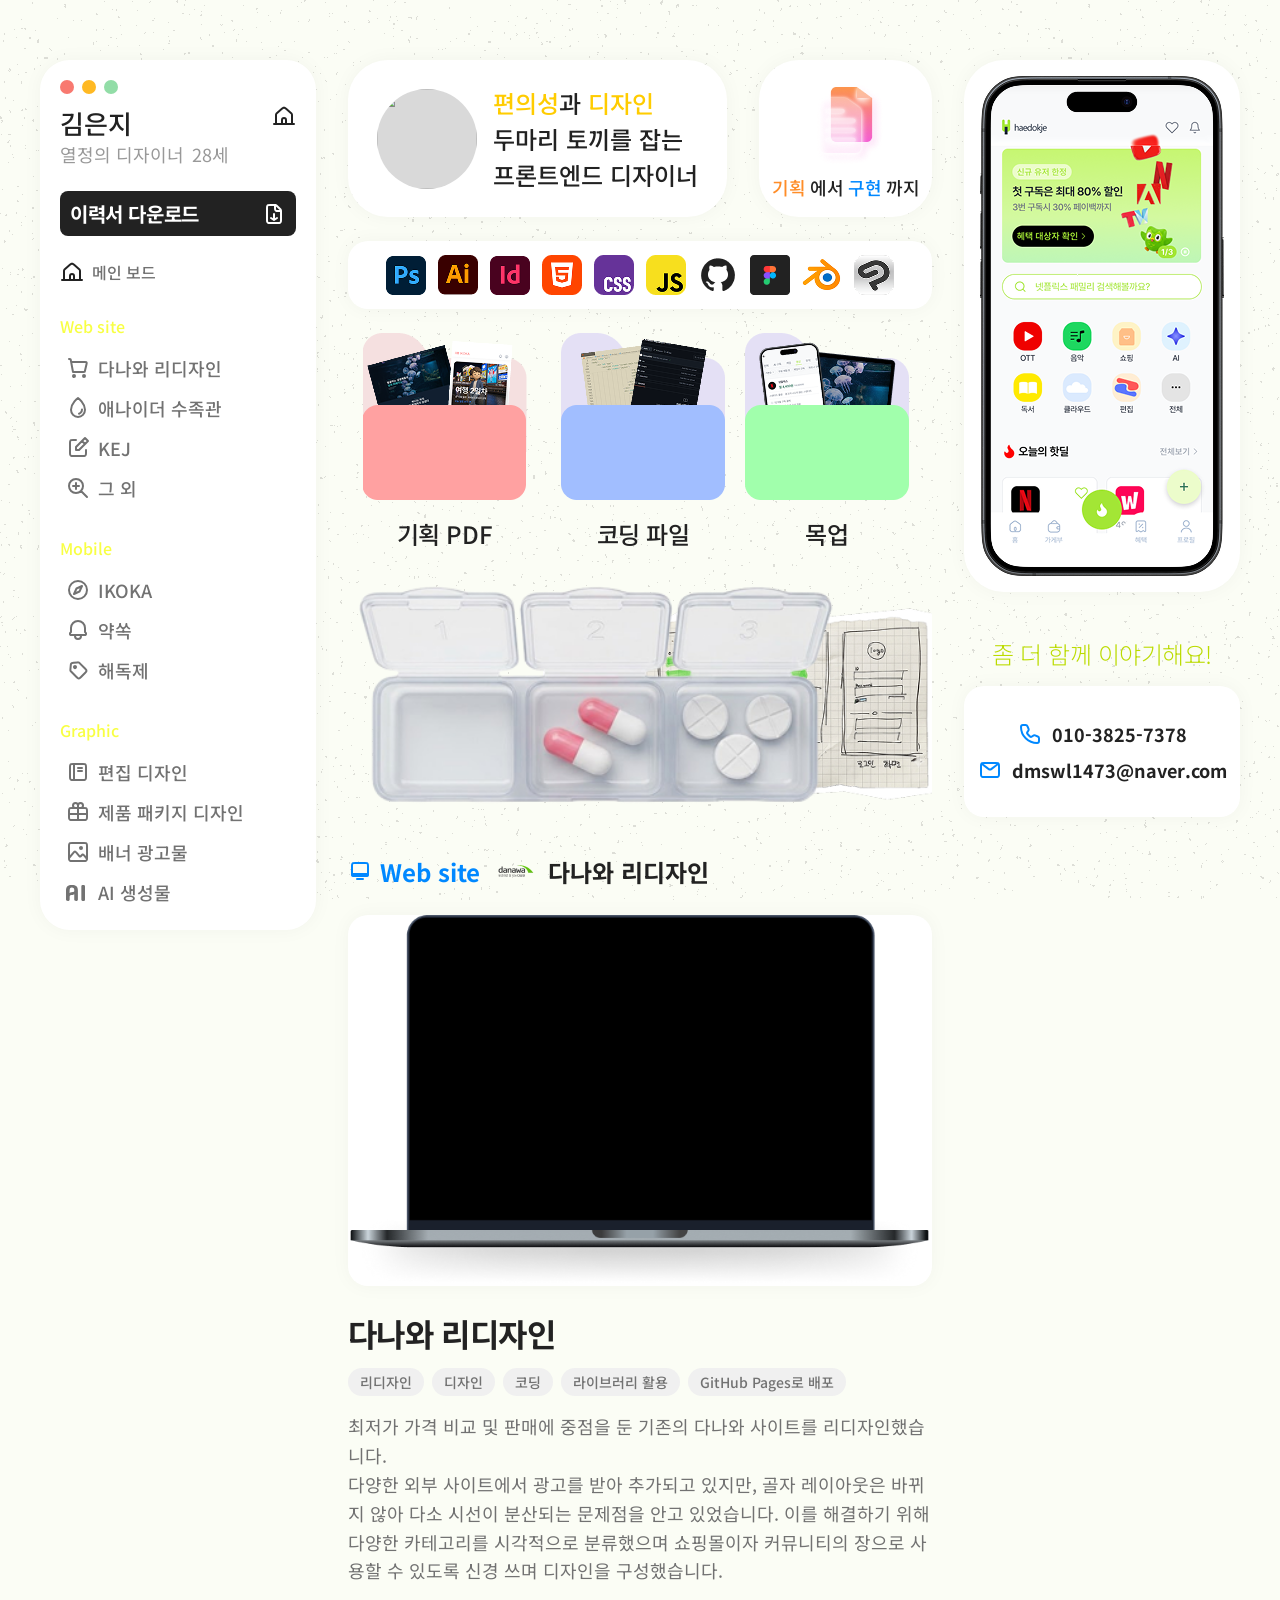
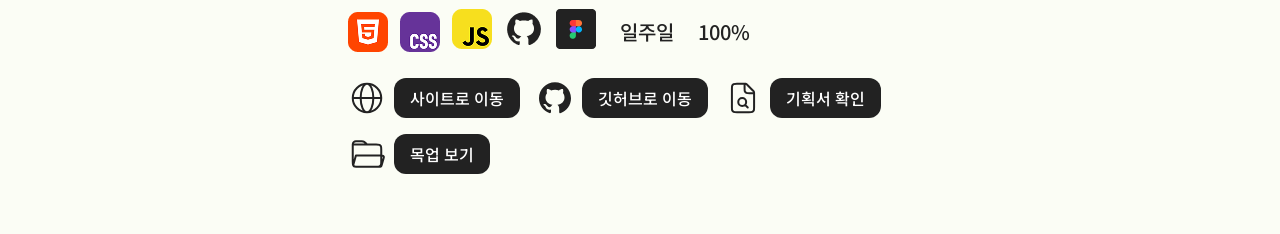
==== commit 859a1c6b: "백업: post 디자인 개편 전" ====
--- a/index.html
+++ b/index.html
@@ -248,20 +248,20 @@
                             <div class="img-box">
                                 <img src="img/fold/1.png">
                             </div>
-                            <p>기획 PDF</p>
+                            <h1>기획 PDF</h1>
                             </a>
                         </li>
                         <li class="coding"><a href="#">
                             <div class="img-box">
                                 <img src="img/fold/2.png">
                             </div>
-                            <p>코딩 파일</p>
+                            <h1>코딩 파일</h1>
                         </a></li>
                         <li class="mockup"><a href="#">
                             <div class="img-box">
                                 <img src="img/fold/3.png">
                             </div>
-                            <p>목업</p>
+                            <h1>목업</h1>
                         </a></li>
                     </ul>
                 </div>
--- a/css/style.css
+++ b/css/style.css
@@ -467,7 +467,13 @@
     display: flex;
     flex-direction: column;
     align-items: center;
-    gap: 14px;
+    gap: 12px;
+    transition: transform 0.3s ease;
+    transform-origin: bottom center;
+}
+
+.file-banner ul li:hover {
+    transform: rotate(-5deg) translateY(-4px);
 }
 
 /* 첫 번째 아이템은 193px, 나머지는 164px (Figma #54:544 vs template) */
@@ -492,7 +498,7 @@
     object-fit: cover;
 }
 
-.file-banner ul li p {
+.file-banner ul li h1 {
     color: #222222;
     font-family: "Noto Sans KR";
     font-size: 24px;
@@ -500,6 +506,7 @@
     letter-spacing: -0.02em;
     text-align: center;
     line-height: 1.5em;
+    margin-top : 16px
 }
 
 /* ===== 스케치 이미지 영역 (#95:538) ===== */
@@ -525,6 +532,11 @@
     top: 19px;
     width: 389px;
     height: 199px;
+    transition: transform 0.3s ease;
+}
+
+.img-sketch .main-img-box .img-box:nth-child(1):hover {
+    transform: translateX(10px);
 }
 
 /* 두 번째 이미지 (1223 copy, #69:575): x:0 y:0 492x235 */
@@ -561,6 +573,12 @@
     background: #FFFFFF;
     box-shadow: 0 0 20px 0 rgba(0, 0, 0, 0.04);
     border-radius: 40px;
+    transition: transform 0.3s ease;
+    transform-origin: bottom center;
+}
+
+.big-phone:hover {
+    transform: rotate(5deg) translateY(-4px);
 }
 
 .big-phone .img-box {
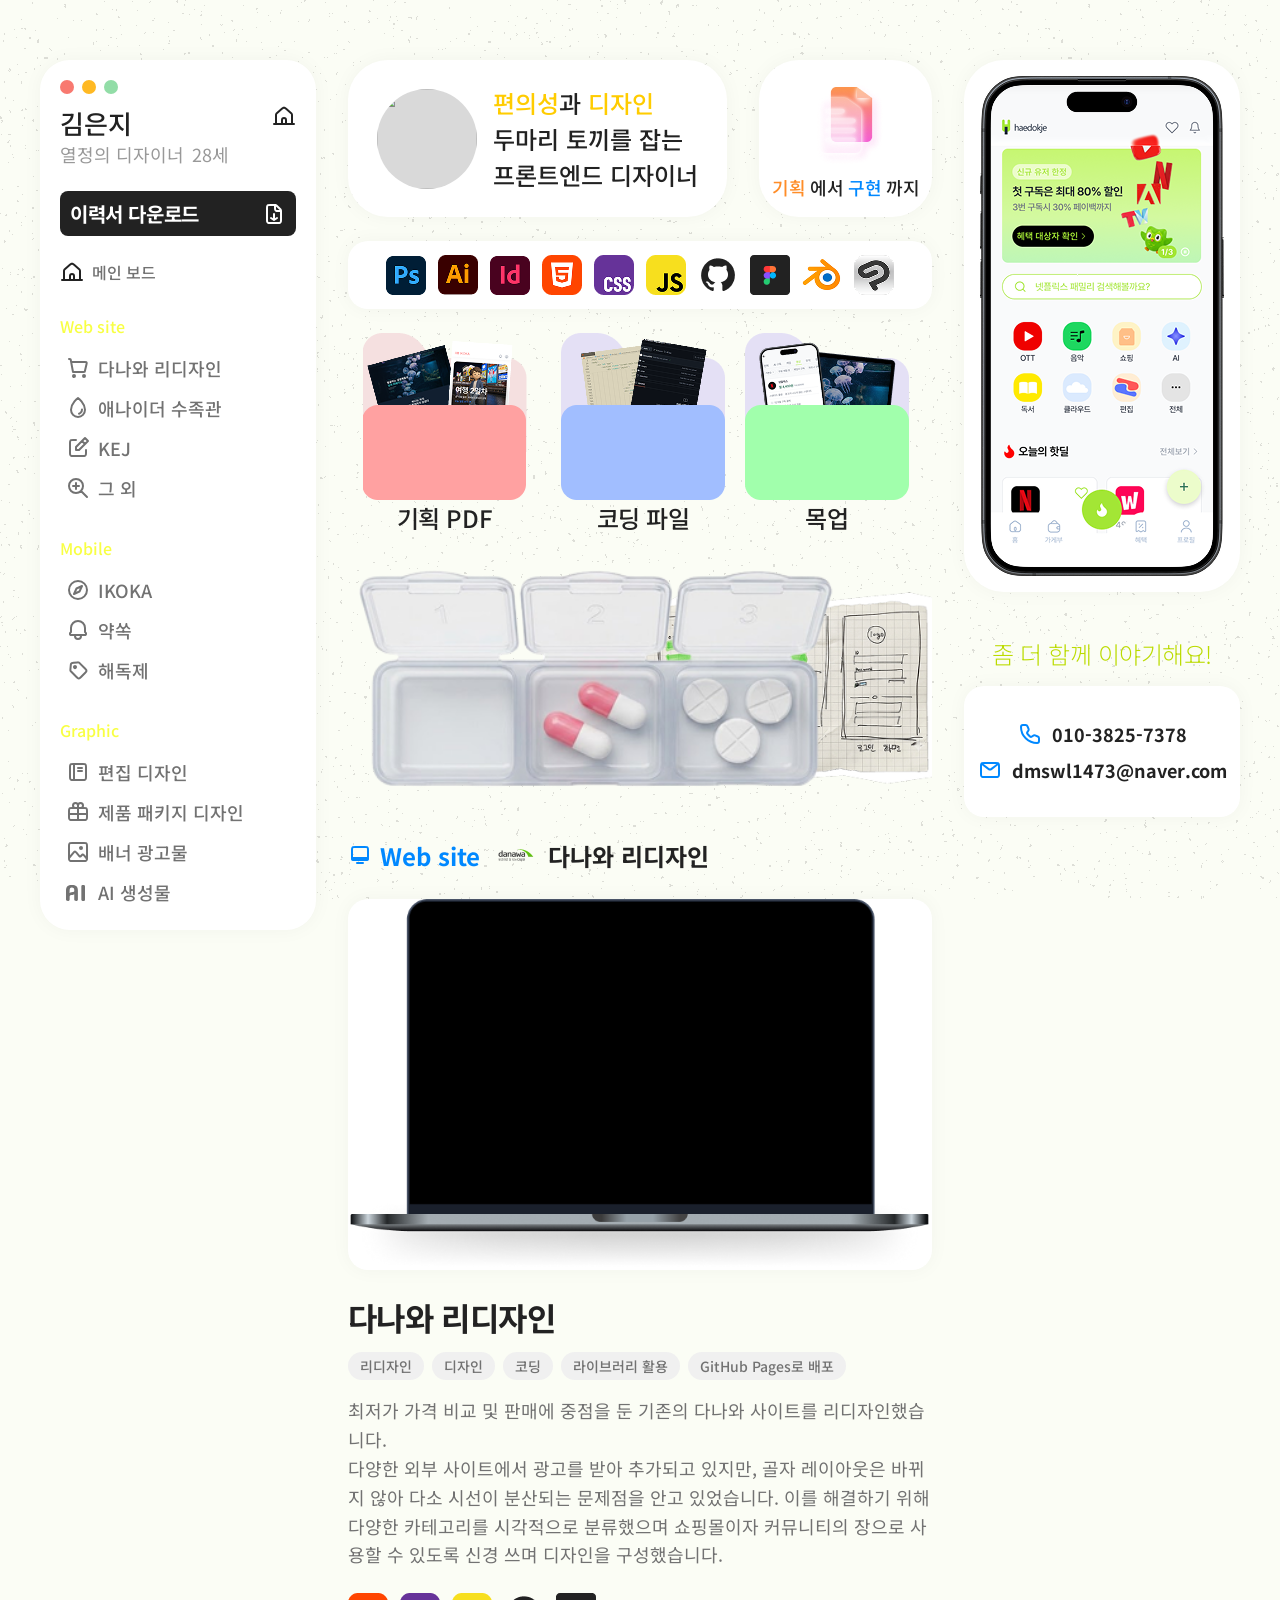
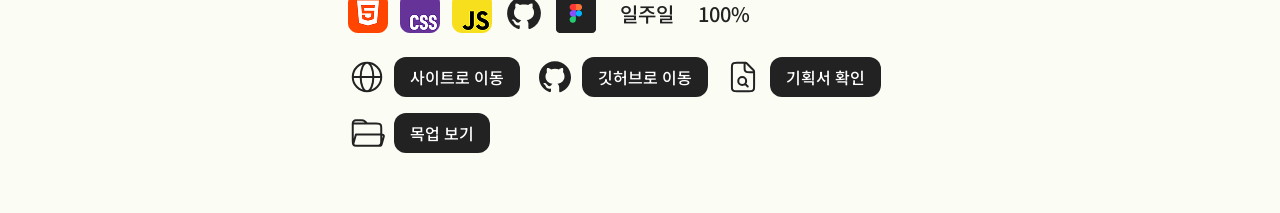
==== commit 9b62f6bc: "first commit" ====
--- a/index.html
+++ b/index.html
@@ -248,20 +248,20 @@
                             <div class="img-box">
                                 <img src="img/fold/1.png">
                             </div>
-                            <h1>기획 PDF</h1>
+                            <p>기획 PDF</p>
                             </a>
                         </li>
                         <li class="coding"><a href="#">
                             <div class="img-box">
                                 <img src="img/fold/2.png">
                             </div>
-                            <h1>코딩 파일</h1>
+                            <p>코딩 파일</p>
                         </a></li>
                         <li class="mockup"><a href="#">
                             <div class="img-box">
                                 <img src="img/fold/3.png">
                             </div>
-                            <h1>목업</h1>
+                            <p>목업</p>
                         </a></li>
                     </ul>
                 </div>
@@ -337,14 +337,17 @@
                                                 <img src="img/icon/css.png" alt="css">
                                             </div>
                                         </li>
+                                        <li>
                                             <div class="img">
                                                 <img src="img/icon/js.png" alt="js">
                                             </div>
                                         </li>
+                                        <li>
                                             <div class="img">
                                                 <img src="img/icon/github.png" alt="github">
                                             </div>
                                         </li>
+                                        <li>
                                             <div class="img">
                                                 <img src="img/icon/figma.png" alt="figma">
                                             </div>
--- a/css/style.css
+++ b/css/style.css
@@ -1,7 +1,28 @@
 @charset "UTF-8";
 
-/* ===== 기본 리셋 ===== */
-* { margin: 0; padding: 0; box-sizing: border-box;     text-decoration: none; list-style : none;}
+/* =========================================================================
+   Portfolio — style.css
+   레이아웃 기준: 고정 폭 데스크톱 캔버스 (콘텐츠 폭 1200px)
+   사이드바 276 + gap 32 + 메인 584 + gap 32 + 우측 276 = 1200
+   ※ 픽셀값은 Figma 기준 그대로 유지. 주석/베이스/인터랙션만 보강.
+   ========================================================================= */
+
+
+/* =========================================================================
+   0. Reset & Base
+   ========================================================================= */
+
+*,
+*::before,
+*::after {
+    margin: 0;
+    padding: 0;
+    box-sizing: border-box;
+}
+
+/* 장식 제거는 해당 요소에만 한정 (전역 *에 거는 것보다 의도가 분명함) */
+a  { text-decoration: none; }
+ul, ol { list-style: none; }
 
 html, body { width: 100%; min-height: 100%; }
 
@@ -9,18 +30,44 @@
     background: #FBFDF5;
     font-family: "Noto Sans KR", "Pretendard", -apple-system, BlinkMacSystemFont, "Apple SD Gothic Neo", sans-serif;
     color: #222222;
-}
+
+    /* 기준 폰트/행간: 문서 전체 타이포의 베이스라인 */
+    font-size: 16px;
+    line-height: 1.5;
+    -webkit-font-smoothing: antialiased;
+    text-rendering: optimizeLegibility;
+}
+
+/* 이미지가 부모를 넘지 않게 + 인라인 여백(baseline gap) 제거 — 반응형 안전장치 */
+img {
+    display: block;
+    max-width: 100%;
+}
+
+/* 키보드 탐색 시에만 포커스 링 노출 (마우스 클릭 땐 안 뜸) */
+a:focus-visible,
+button:focus-visible {
+    outline: 2px solid #0088FF;
+    outline-offset: 2px;
+    border-radius: 4px;
+}
+
 
 .bg-noise {
-    position: fixed; 
+    position: fixed;
     inset: 0;
     width: 100%;
     height: 100%;
-    z-index: -1;       /* 모든 콘텐츠 뒤로 */
-    pointer-events: none;
-}
-
-/* ===== 페이지 래퍼: 1440px 캔버스 중앙 정렬, 좌우 여백 120px ===== */
+    z-index: -1;            /* 모든 콘텐츠 뒤로 */
+    pointer-events: none;   /* 노이즈가 클릭을 가로채지 않도록 */
+}
+
+
+/* =========================================================================
+   1. Layout — 페이지 래퍼 / 스테이지
+   ========================================================================= */
+
+/* 콘텐츠 1200px 캔버스 중앙 정렬, 상하 여백 60px */
 .page-wrapper {
     max-width: 1200px;
     margin: 0 auto;
@@ -35,9 +82,13 @@
     flex-direction: row;
     gap: 32px;
     align-items: flex-start;
-}
-
-/* header(nav) sticky: 스크롤 시 화면 상단에 고정 */
+
+    /* 내부 고정폭 자식이 줄어들지 못해 생기는 가로 넘침 방지용 가드.
+       본격 반응형(폭에 따라 컬럼 재배치)은 하단 미디어쿼리 메모 참고. */
+    flex-wrap: wrap;
+}
+
+/* nav를 스크롤 내내 상단 고정 */
 header {
     position: sticky;
     top: 60px;
@@ -45,68 +96,62 @@
 }
 
 
+/* =========================================================================
+   2. 사이드바 (navBar)
+   ========================================================================= */
 
 .navBar {
     display: flex;
     width: 276px;
     padding: 20px;
     flex-direction: column;
-    align-items: stretch;   /* 자식 요소들이 가로폭을 꽉 채우도록 변경 */
+    align-items: stretch;   /* 자식들이 가로폭을 꽉 채움 */
     gap: 24px;
     border-radius: 30px;
     background: #FFF;
-    /* 그림자 */
-    box-shadow: 0 0 20px 0 rgba(0, 0, 0, 0.04);   
-}
-
-
+    box-shadow: 0 0 20px 0 rgba(0, 0, 0, 0.04);
+}
+
+/* --- macOS 스타일 신호등 --- */
 .mac-style-traffic-light {
-    display : flex;
-    align-items: center;
-    gap : 8px;
-}
-
-.mac-style-traffic-light > div{
+    display: flex;
+    align-items: center;
+    gap: 8px;
+}
+
+.mac-style-traffic-light > div {
     width: 14px;
     height: 14px;
-    border-radius : 999px;
-}
-
-.mac-style-traffic-light > div:first-child {
-    background-color: #F87970;
-}
-
-.mac-style-traffic-light > div:nth-child(2) {
-    background-color: #FFB923;
-}
-
-.mac-style-traffic-light > div:last-child {
-    background-color: #92DDA7;
-}
-
+    border-radius: 999px;
+}
+
+.mac-style-traffic-light > div:first-child  { background-color: #F87970; }
+.mac-style-traffic-light > div:nth-child(2) { background-color: #FFB923; }
+.mac-style-traffic-light > div:last-child   { background-color: #92DDA7; }
+
+/* --- 프로필 영역 --- */
 .top-inner {
     display: flex;
     flex-direction: column;
     gap: 10px;
-    /* width: 100% 불필요 — 부모(navBar)의 align-items: stretch가 자동으로 채움 */
 }
 
 .user-profile {
     display: flex;
     justify-content: space-between;
-    /* width: 100% 불필요 — 부모(top-inner)가 stretch이므로 자동으로 채움 */
+    align-items: flex-start;
 }
 
 .name-wrap {
     display: flex;
     flex-direction: column;
-}
-
-.name-wrap > h1 { /* 김은지 이름*/
+    min-width: 0;           /* 긴 이름이 옆 아이콘을 밀어내지 않도록 */
+}
+
+.name-wrap > h1 {           /* 이름 (김은지) */
     color: #222;
     font-family: "Noto Sans KR";
     font-size: 26px;
-    font-style: normal;
     font-weight: 500;
     line-height: normal;
 }
@@ -121,11 +166,11 @@
     color: #999;
     font-family: "Noto Sans KR";
     font-size: 18px;
-    font-style: normal;
     font-weight: 400;
     line-height: normal;
 }
 
+/* --- 집 아이콘 + 호버 말풍선 --- */
 .home-where {
     position: relative;
 }
@@ -136,23 +181,28 @@
     cursor: pointer;
 }
 
-/* 아이콘 위에 뜨는 말풍선 */
 .my-home {
     position: absolute;
     bottom: 100%;
     left: 50%;
-    transform: translateX(-50%);
+    transform: translateX(-50%) translateY(4px);   /* 등장 시 살짝 아래→제자리 */
     margin-bottom: 6px;
-    display: none;
+    display: flex;
     flex-direction: column;
     align-items: center;
     white-space: nowrap;
     z-index: 10;
-}
-
-/* 호버 시 말풍선 표시 */
+
+    /* display:none 대신 opacity/visibility로 전환 → 페이드 인 가능 */
+    opacity: 0;
+    visibility: hidden;
+    transition: opacity 0.2s ease, transform 0.2s ease;
+}
+
 .home-where:hover .my-home {
-    display: flex;
+    opacity: 1;
+    visibility: visible;
+    transform: translateX(-50%) translateY(0);
 }
 
 .my-home h4 {
@@ -169,47 +219,46 @@
     color: #222;
 }
 
-.my-home .triangle {
-    margin-top: -4px;
-    line-height: 0;
-}
-
-.my-home .triangle svg {
-    display: block;
-}
-
+.my-home .triangle      { margin-top: -4px; line-height: 0; }
+.my-home .triangle svg  { display: block; }
+
+/* --- 이력서 다운로드 버튼 --- */
 .download-resume-wrap {
     display: flex;
     padding: 8px 10px;
     justify-content: space-between;
     align-items: center;
-    width : 100%;
+    width: 100%;
     border-radius: 8px;
     background: #222222;
+    cursor: pointer;
+    transition: box-shadow 0.25s ease, transform 0.25s ease;   /* hover 부드럽게 */
+}
+
+.download-resume-wrap:hover {
+    box-shadow: 0 4px 16px rgba(0, 0, 0, 0.1);
+    transform: translateY(-2px);    /* 살짝 떠오르는 피드백 */
 }
 
 .download-resume-wrap h1 {
     color: #FFF;
     font-size: 20px;
-    font-style: normal;
     font-weight: 700;
     line-height: normal;
     letter-spacing: -0.02em;
 }
 
-.download-resume-wrap:hover {
-    box-shadow: 0 4px 16px rgba(0, 0, 0, 0.1);
-}
-
+/* 공통 아이콘 박스 기본 크기 */
 .icon {
-    width : 24px;
+    width: 24px;
     height: 24px;
 }
 
+/* --- 네비게이션 --- */
 nav > ul {
     display: flex;
     flex-direction: column;
-    align-items: stretch;  /* li 항목들도 가로폭을 꽉 채우도록 변경 */
+    align-items: stretch;
     gap: 30px;
 }
 
@@ -220,7 +269,7 @@
     gap: 12px;
 }
 
-/* "메인 보드"처럼 하위 ul이 없는 첫 항목은 아이콘+텍스트 가로 배치 유지 */
+/* "메인 보드"처럼 하위 ul이 없는 첫 항목은 아이콘+텍스트 가로 배치 */
 nav > ul > li:first-child {
     flex-direction: row;
     align-items: center;
@@ -239,73 +288,79 @@
     font-size: 16px !important;
 }
 
-
-/* 하위 카테고리의 a 링크: 아이콘 + 텍스트 가로 배치 */
+/* 하위 카테고리 링크: 아이콘 + 텍스트 가로 배치 */
 nav > ul > li > ul > li > a {
     display: flex;
     align-items: center;
     padding: 4px 4px 4px 6px;
     height: 36px;
     gap: 8px;
+    border-radius: 8px;                 /* 호버 배경을 깔 때를 대비한 모서리 */
+    transition: color 0.2s ease, background-color 0.2s ease;
 }
 
 nav > ul > li > ul > li > a:hover {
-    color : #222;
-}
-
-/* 호버 시 아이콘 색상도 #222로 변경 (stroke 기반 아이콘) */
+    color: #222;
+}
+
+/* 호버 시 아이콘 색 동기화 — stroke 기반 아이콘 */
 nav > ul > li > ul > li > a:hover .icon svg path {
     stroke: #222;
-}
-
-/* 호버 시 아이콘 색상도 #222로 변경 (fill 기반 아이콘) */
+    transition: stroke 0.2s ease;
+}
+
+/* 호버 시 아이콘 색 동기화 — fill 기반 아이콘 */
 nav > ul > li > ul > li > a:hover .icon svg path[fill="#727272"] {
     fill: #222;
-}
-
-
+    transition: fill 0.2s ease;
+}
+
+/* 링크 기본 타이포 */
 a {
     color: #727272;
     font-family: "Noto Sans KR";
     font-size: 18px;
-    font-style: normal;
     font-weight: 500;
     line-height: normal;
 }
 
+/* 상위 카테고리(2번째 이후) 강조색 */
 nav > ul > li:nth-child(n+2) > span > a {
-    color : #F8FF43 !important;
-}
-
-/* nav 끝!!! main 시작*/
-
-/* ===== 메인 보드 영역 (#95:539) ===== */
+    color: #F8FF43 !important;
+}
+
+
+/* =========================================================================
+   3. 메인 보드
+   ========================================================================= */
+
 .main-bord-wrap {
     display: flex;
     flex-direction: column;
-    align-items: flex-end;   /* Figma: alignItems flex-end */
-    gap: 32px;               /* Figma: gap 32px */
-    width: 584px;            /* Figma: designedWidth 584px */
-}
-
-/* ===== 첫 번째 그룹: 배너 영역 (#95:537) ===== */
+    align-items: flex-end;
+    gap: 32px;
+    width: 584px;
+    min-width: 0;           /* iframe/긴 텍스트가 폭을 밀어내는 것 방지 */
+}
+
+/* --- 배너 그룹 --- */
 .banner-group {
     display: flex;
     flex-direction: column;
-    align-self: stretch;     /* 가로폭 꽉 채움 */
+    align-self: stretch;
     align-items: stretch;
-    gap: 24px;               /* Figma: gap 24px */
-}
-
-/* ===== 상단 배너 행: top-banner + core-banner (#95:534) ===== */
+    gap: 24px;
+}
+
 .banner-row {
     display: flex;
     flex-direction: row;
     align-self: stretch;
     justify-content: space-between;
-}
-
-/* ===== 중앙 top-banner (#18:52) ===== */
+    gap: 16px;              /* space-between만 의존하지 않도록 최소 간격 확보 */
+}
+
+/* --- 중앙 소개 배너 --- */
 .top-banner {
     display: flex;
     flex-direction: row;
@@ -335,6 +390,8 @@
     object-fit: cover;
 }
 
+.top-banner .banner-txt { min-width: 0; }
+
 .top-banner .banner-txt h4 {
     color: #222222;
     font-family: "Noto Sans KR";
@@ -344,17 +401,10 @@
     text-align: left;
 }
 
-/* ts1: #FFCC00 색상 강조 (편의성, 디자인) */
-.top-banner .banner-txt h4 .ts1 {
-    color: #FFCC00;
-}
-
-/* ts2: 기본 색상 (#222222) — "과", "두마리 토끼를 잡는" */
-.top-banner .banner-txt h4 .ts2 {
-    color: #222222;
-}
-
-/* ===== core-banner (#18:82) ===== */
+.top-banner .banner-txt h4 .ts1 { color: #FFCC00; }   /* 편의성, 디자인 강조 */
+.top-banner .banner-txt h4 .ts2 { color: #222222; }   /* 기본색 */
+
+/* --- core 배너 (기획→구현) --- */
 .core-banner {
     display: flex;
     flex-direction: column;
@@ -363,6 +413,7 @@
     align-items: center;
     gap: 10px;
     width: 173px;
+    flex-shrink: 0;
     background: #FFFFFF;
     box-shadow: 0 0 20px 0 rgba(0, 0, 0, 0.04);
     border-radius: 40px;
@@ -395,22 +446,11 @@
     white-space: nowrap;
 }
 
-.core-banner p span {
-    flex-shrink: 0;
-    white-space: nowrap;
-}
-
-/* ts3: #FF8D28 (기획) */
-.core-banner p span:first-child {
-    color: #FF8D28;
-}
-
-/* ts4: #0088FF (구현) */
-.core-banner p span:last-child {
-    color: #0088FF;
-}
-
-/* ===== 사용 앱 배너 (#22:139) ===== */
+.core-banner p span { flex-shrink: 0; white-space: nowrap; }
+.core-banner p span:first-child { color: #FF8D28; }   /* 기획 */
+.core-banner p span:last-child  { color: #0088FF; }   /* 구현 */
+
+/* --- 사용 앱 배너 --- */
 .use-app-banner {
     display: flex;
     flex-direction: row;
@@ -442,10 +482,10 @@
 }
 
 .use-app-banner li:hover img {
-    transform: scale(1.15);
-}
-
-/* ===== 파일 배너 (#54:545) ===== */
+    transform: scale(1.15);     /* 아이콘 호버 시 살짝 확대 */
+}
+
+/* --- 파일(폴더) 배너 --- */
 .file-banner {
     display: flex;
     flex-direction: row;
@@ -459,7 +499,7 @@
     display: flex;
     flex-direction: row;
     justify-content: center;
-    align-items: center;
+    align-items: flex-end;     /* 폴더가 '바닥에 선' 느낌 — 까딱 회전과 잘 맞음 */
     gap: 20px;
 }
 
@@ -467,23 +507,21 @@
     display: flex;
     flex-direction: column;
     align-items: center;
-    gap: 12px;
+    gap: 14px;
+
+    /* 폴더 까딱 효과:
+       회전축을 아래(bottom)에 둬서 '발끝은 붙고 몸통이 기우는' 경첩 느낌 */
+    transform-origin: bottom center;
     transition: transform 0.3s ease;
-    transform-origin: bottom center;
 }
 
 .file-banner ul li:hover {
-    transform: rotate(-5deg) translateY(-4px);
-}
-
-/* 첫 번째 아이템은 193px, 나머지는 164px (Figma #54:544 vs template) */
-.file-banner ul li:first-child {
-    width: 193px;
-}
-
-.file-banner ul li:not(:first-child) {
-    width: 164px;
-}
+    transform: translateY(-4px) rotate(-4deg);   /* 살짝 들리며 옆으로 까딱 */
+}
+
+/* 첫 번째 아이템은 193px, 나머지는 164px */
+.file-banner ul li:first-child      { width: 193px; }
+.file-banner ul li:not(:first-child){ width: 164px; }
 
 .file-banner ul li .img-box {
     width: 164px;
@@ -498,7 +536,7 @@
     object-fit: cover;
 }
 
-.file-banner ul li h1 {
+.file-banner ul li p {
     color: #222222;
     font-family: "Noto Sans KR";
     font-size: 24px;
@@ -506,10 +544,13 @@
     letter-spacing: -0.02em;
     text-align: center;
     line-height: 1.5em;
-    margin-top : 16px
-}
-
-/* ===== 스케치 이미지 영역 (#95:538) ===== */
+}
+
+
+/* =========================================================================
+   4. 스케치 이미지 영역
+   ========================================================================= */
+
 .img-sketch {
     width: 583px;
     height: 235px;
@@ -526,25 +567,29 @@
     position: absolute;
 }
 
-/* 첫 번째 이미지 (약, #69:598): x:194 y:19 389x199 */
+/* 1) 뒤에 깔린 스케치 종이 (sketch.png) — 약통 뒤에 살짝 보임 */
 .img-sketch .main-img-box .img-box:nth-child(1) {
     left: 194px;
     top: 19px;
     width: 389px;
     height: 199px;
-    transition: transform 0.3s ease;
-}
-
-.img-sketch .main-img-box .img-box:nth-child(1):hover {
-    transform: translateX(10px);
-}
-
-/* 두 번째 이미지 (1223 copy, #69:575): x:0 y:0 492x235 */
+    z-index: 1;
+    transition: transform 0.4s ease;   /* 호버 슬라이드용 */
+}
+
+/* 2) 앞에 놓인 약통 이미지 (approximately.png) */
 .img-sketch .main-img-box .img-box:nth-child(2) {
     left: 0;
     top: 0;
     width: 492px;
     height: 235px;
+    z-index: 2;
+}
+
+/* 영역 호버 시: 뒤 스케치 종이가 오른쪽으로 살짝 빠져나옴
+   (회전은 종이 들춰지는 느낌 — 순수 슬라이드만 원하면 rotate 빼면 됨) */
+.img-sketch:hover .main-img-box .img-box:nth-child(1) {
+    transform: translateX(24px) rotate(1.5deg);
 }
 
 .img-sketch .main-img-box .img-box img {
@@ -553,7 +598,11 @@
     object-fit: cover;
 }
 
-/* ===== 오른쪽 컬럼 (#105:541) ===== */
+
+/* =========================================================================
+   5. 우측 컬럼
+   ========================================================================= */
+
 .right-column {
     display: flex;
     flex-direction: column;
@@ -563,7 +612,7 @@
     flex-shrink: 0;
 }
 
-/* ===== 오른쪽: 큰 폰 (#18:114) ===== */
+/* --- 큰 폰 목업 --- */
 .big-phone {
     display: flex;
     flex-direction: column;
@@ -573,12 +622,6 @@
     background: #FFFFFF;
     box-shadow: 0 0 20px 0 rgba(0, 0, 0, 0.04);
     border-radius: 40px;
-    transition: transform 0.3s ease;
-    transform-origin: bottom center;
-}
-
-.big-phone:hover {
-    transform: rotate(5deg) translateY(-4px);
 }
 
 .big-phone .img-box {
@@ -594,7 +637,7 @@
     object-fit: contain;
 }
 
-/* ===== right-bottom-group (#105:540) ===== */
+/* --- 하단 그룹 --- */
 .right-bottom-group {
     display: flex;
     flex-direction: column;
@@ -603,7 +646,6 @@
     gap: 14px;
 }
 
-/* ===== more-Talk (#24:170) ===== */
 .more-Talk {
     display: flex;
     align-items: center;
@@ -620,7 +662,7 @@
     text-align: center;
 }
 
-/* ===== 명함 business-card (#69:572) ===== */
+/* --- 명함 --- */
 .business-card {
     display: flex;
     flex-direction: column;
@@ -641,6 +683,7 @@
     display: flex;
     align-items: center;
     gap: 10px;
+    min-width: 0;           /* 긴 이메일이 카드 밖으로 새지 않도록 */
 }
 
 .business-card .icon {
@@ -655,9 +698,14 @@
     font-size: 18px;
     font-weight: 700;
     line-height: normal;
-}
-
-/* ===== 메인 워크 본문 (#95:540) ===== */
+    white-space: nowrap;
+}
+
+
+/* =========================================================================
+   6. 메인 워크 (포스트 본문)  ※ 구조는 원본 유지, 정리 위주
+   ========================================================================= */
+
 .main-work {
     width: 100%;
     display: flex;
@@ -684,11 +732,7 @@
     gap: 8px;
 }
 
-.class-list .icon {
-    width: 24px;
-    height: 24px;
-    flex-shrink: 0;
-}
+.class-list .icon { width: 24px; height: 24px; flex-shrink: 0; }
 
 .class-list h2 {
     color: #0088FF;
@@ -704,17 +748,8 @@
     gap: 12px;
 }
 
-.class-title .logo {
-    width: 40px;
-    height: 40px;
-    overflow: hidden;
-}
-
-.class-title .logo img {
-    width: 100%;
-    height: 100%;
-    object-fit: contain;
-}
+.class-title .logo { width: 40px; height: 40px; overflow: hidden; }
+.class-title .logo img { width: 100%; height: 100%; object-fit: contain; }
 
 .class-title h2 {
     color: #222222;
@@ -731,7 +766,10 @@
     gap: 24px;
 }
 
-/* 목업 + iframe */
+/* 목업 + iframe
+   ⚠ TODO: 현재 iframe이 목업 이미지 전체를 덮음(top/left 0, 100%).
+   기기 프레임 안 '화면 영역'에만 맞추려면 목업 화면부 좌표(top/left/right/bottom)에
+   맞춰 iframe을 inset 시켜야 함. (post 영역 다듬을 때 처리) */
 .post-wrap .mokup {
     position: relative;
     width: 100%;
@@ -741,10 +779,7 @@
     box-shadow: 0 0 20px 0 rgba(0, 0, 0, 0.04);
 }
 
-.post-wrap .mokup img {
-    width: 100%;
-    display: block;
-}
+.post-wrap .mokup img { width: 100%; display: block; }
 
 .post-wrap .mokup iframe {
     position: absolute;
@@ -825,13 +860,9 @@
     gap: 12px;
 }
 
-.program-used ul li {
-    width: 40px;
-    height: 40px;
-}
-
-.program-used ul li .img,
-.program-used ul li {
+/* li와 .img 모두 40x40 중앙 정렬 */
+.program-used ul li,
+.program-used ul li .img {
     width: 40px;
     height: 40px;
     display: flex;
@@ -871,11 +902,7 @@
     gap: 8px;
 }
 
-.button .icon {
-    width: 38px;
-    height: 38px;
-    flex-shrink: 0;
-}
+.button .icon { width: 38px; height: 38px; flex-shrink: 0; }
 
 .button .btn {
     display: inline-flex;
@@ -888,9 +915,18 @@
     font-size: 16px;
     font-weight: 500;
     line-height: normal;
-}
-
-.button .btn:hover {
-    background: #0088FF;
-}
-
+    transition: background-color 0.2s ease;   /* 색 전환 부드럽게 */
+}
+
+.button .btn:hover { background: #0088FF; }
+
+
+/* =========================================================================
+   7. 반응형 메모
+   ---------------------------------------------------------------------------
+   현재 레이아웃은 콘텐츠 폭 1200px 고정(데스크톱 캔버스)이라,
+   화면이 1200px보다 좁아지면 가로 스크롤/잘림이 생길 수 있음.
+   .stage에 flex-wrap을 줘서 '잘림' 대신 컬럼이 아래로 떨어지게는 해뒀지만,
+   메인 584px 등 내부 폭은 여전히 고정이라 모바일 완전 대응은 별도 작업 필요.
+   (각 컬럼 width를 % 또는 clamp()로 유동화 + 브레이크포인트 설계)
+   ========================================================================= */
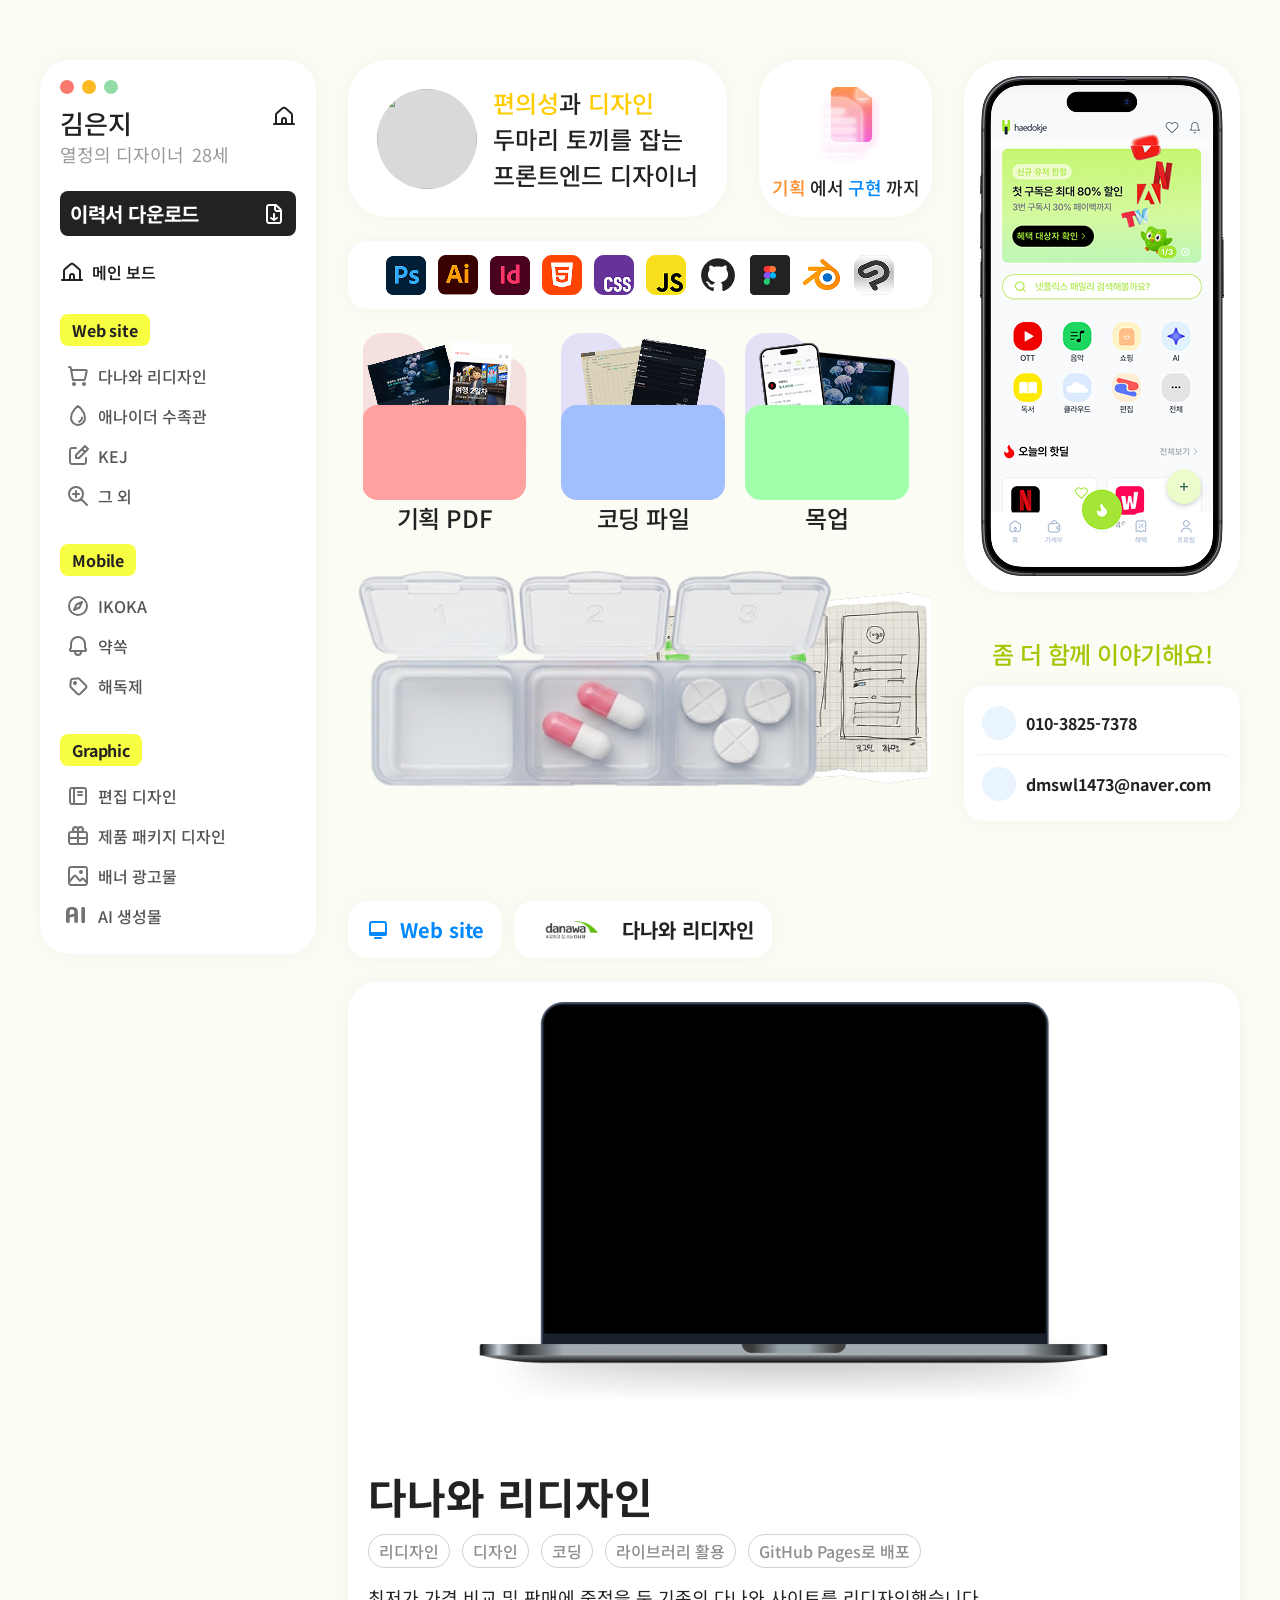
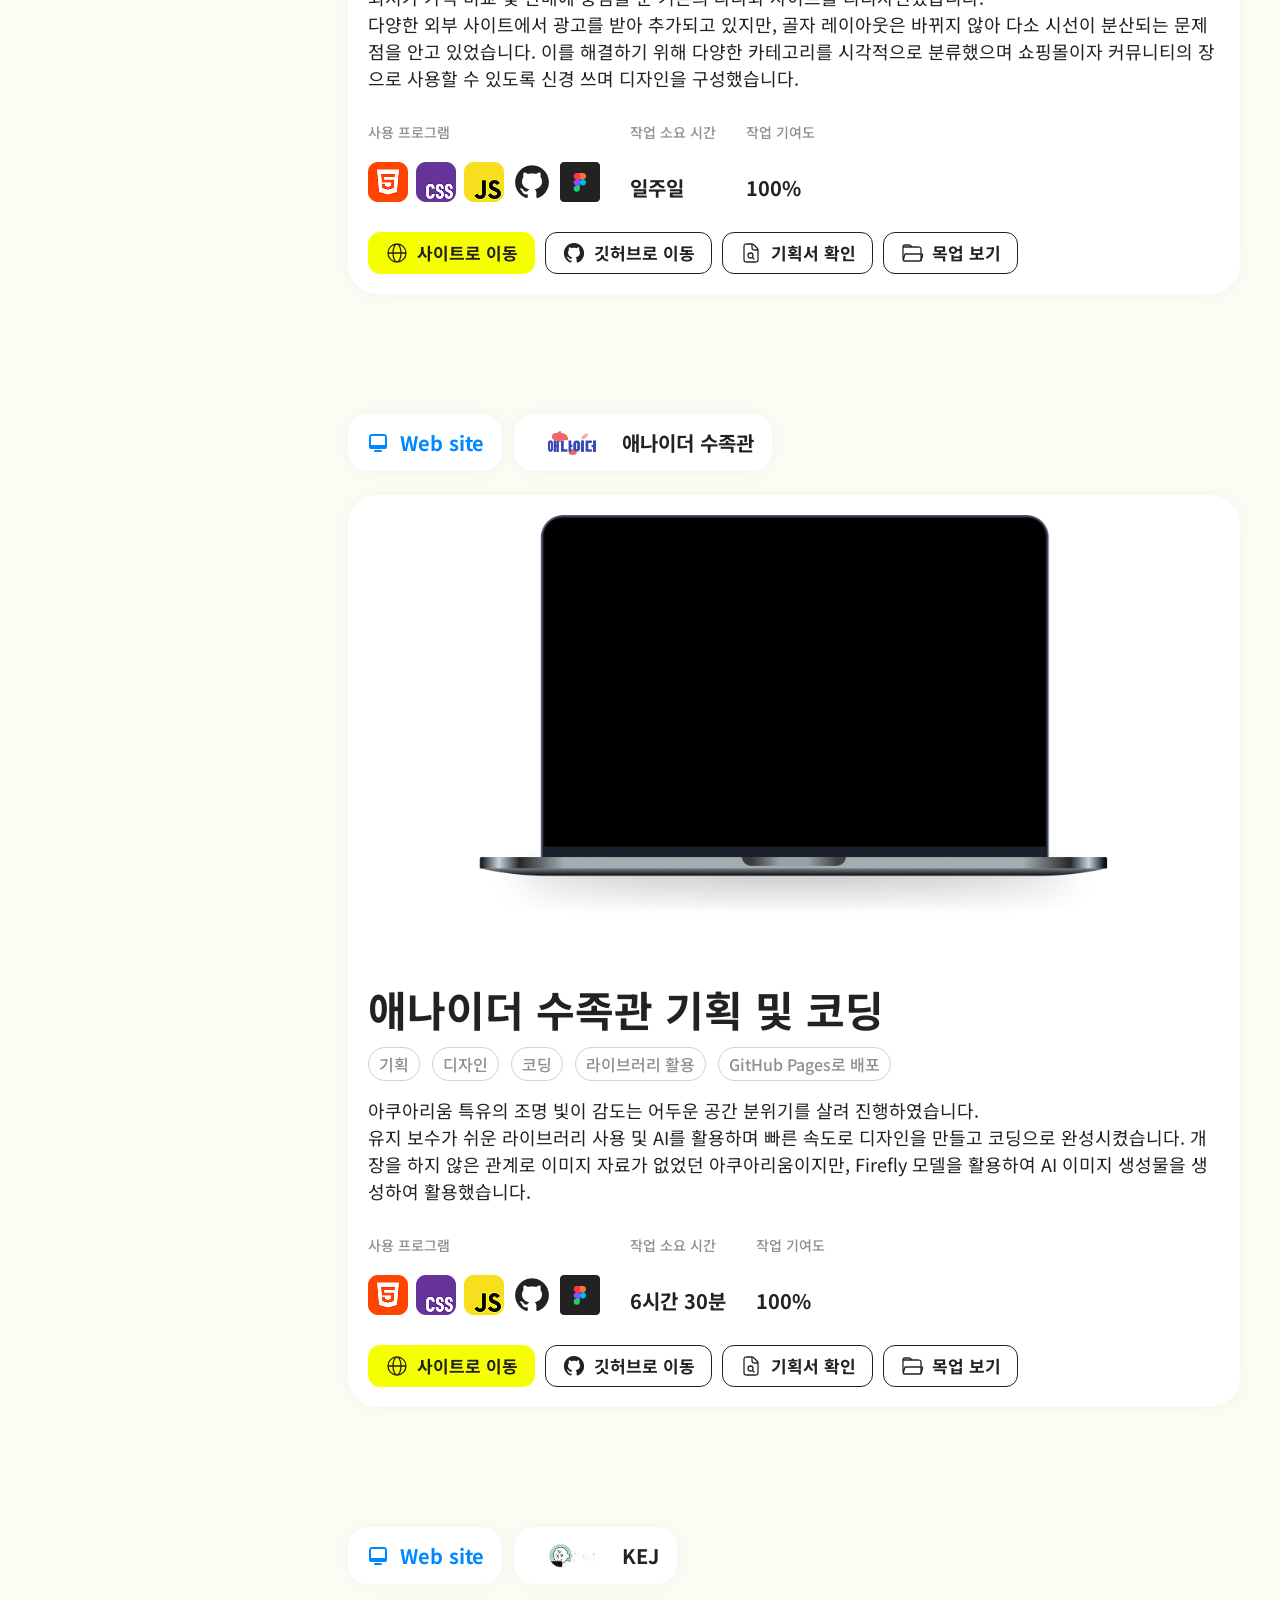
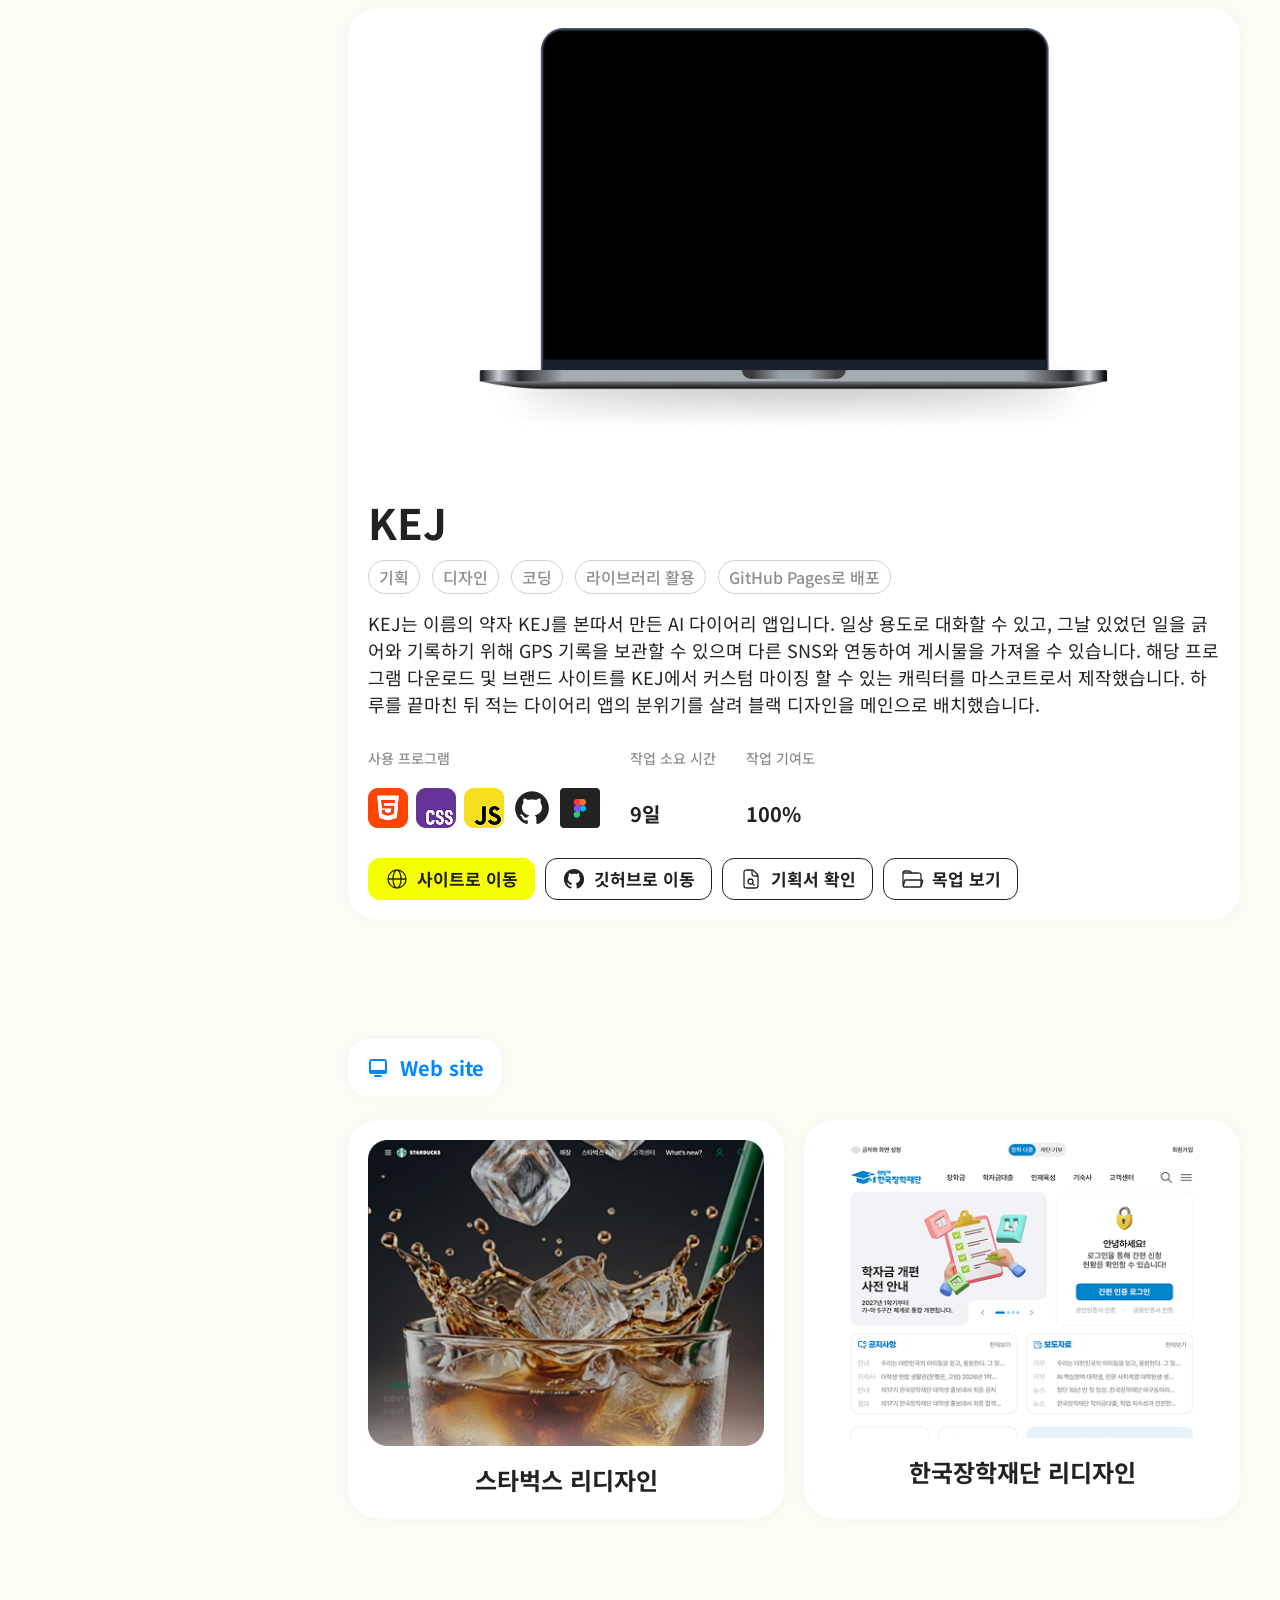
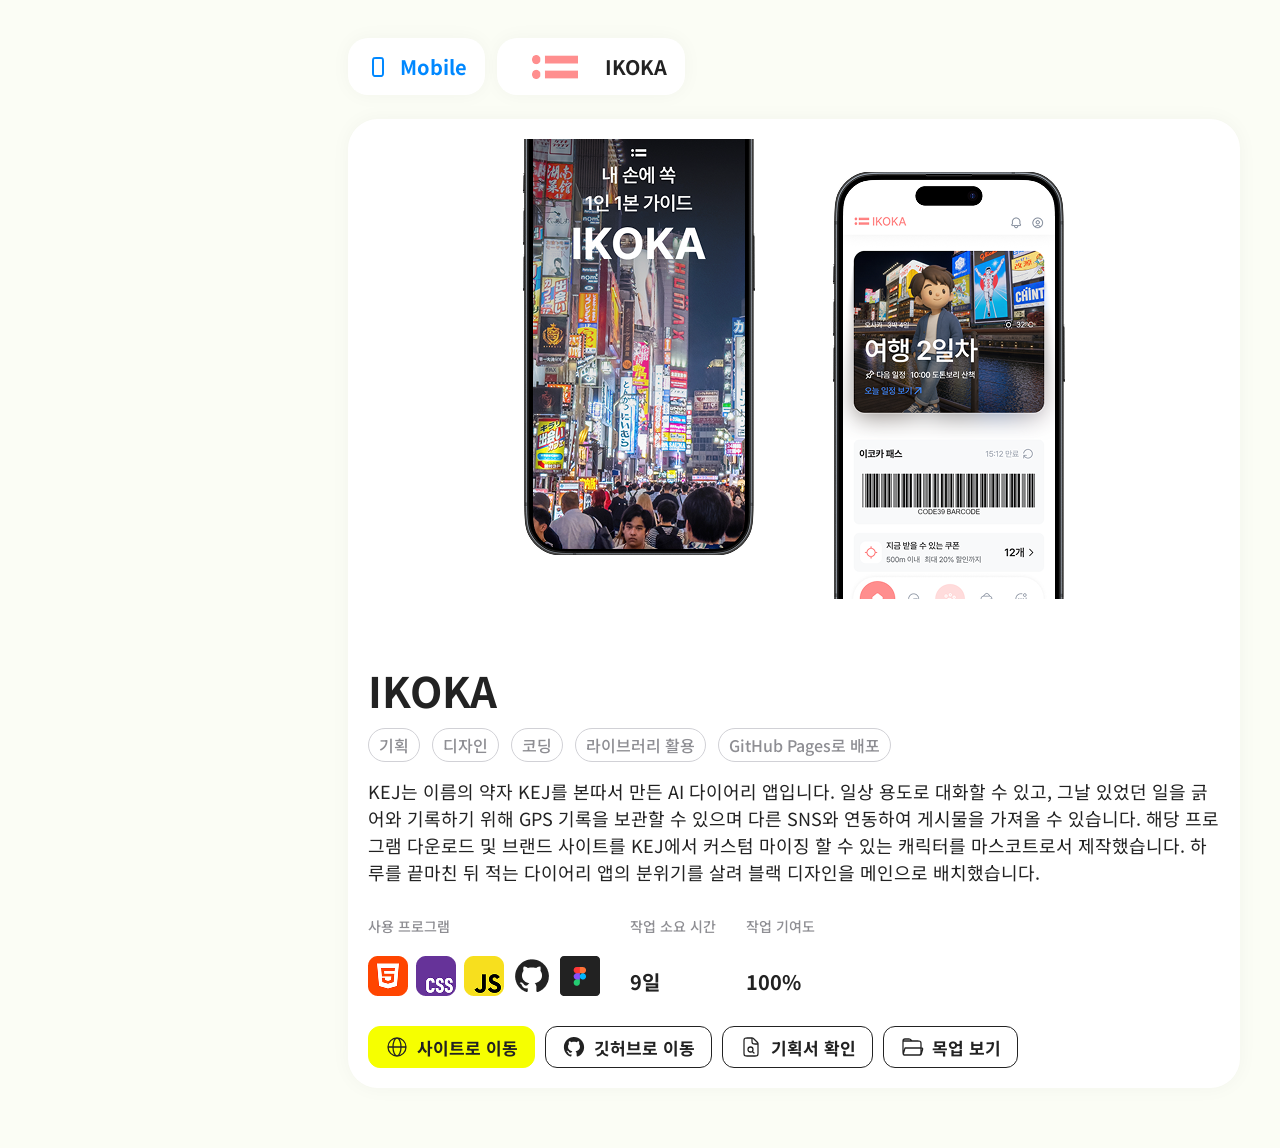
==== commit 63af773a: "학원에서 해온 목록" ====
--- a/index.html
+++ b/index.html
@@ -19,7 +19,7 @@
         <feTurbulence type="fractalNoise" baseFrequency="0.25 0.25" stitchTiles="stitch" numOctaves="3" seed="9099" result="noise" />
         <feColorMatrix in="noise" type="luminanceToAlpha" result="alphaNoise" />
         <feComponentTransfer in="alphaNoise" result="grainAlpha">
-          <feFuncA type="discrete" tableValues="0 0 0 0 0 0 0 0 0 0 0 0 0 0 0 0 0 0 0 0 0 1 1 1 1 1 1 1 1 1 0 0 0 0 0 0 0 0 0 0 0 0 0 0 0 0 0 0 0 0 0 0 0 0 0 0 0 0 0 0 0 0 0 0 0 0 0 0 0 0 0 0 0 0 0 0 0 0 0 0 0 0 0 0 0 0 0 0 0 0 0 0 0 0 0 0 0 0 0 0 " />
+          <feFuncA type="discrete" tableValues="0 0 0 0 0 0 0 0 0 0 0 0 0 0 0 0 0 0 0 0 0 0 0 0 0 0 0 0 0 0 0 0 0 0 0 0 0 0 0 0 0 0 0 0 0 0 0 0 0 0 0 0 0 0 0 0 0 0 0 0 0 0 0 0 0 0 0 0 0 0 0 0 0 0 0 0 0 0 0 0 0 0 0 0 0 0 0 0 0 0 0 0 0 0 0 0 0 0 0 0 " />
         </feComponentTransfer>
         <feComposite operator="in" in="grainAlpha" in2="SourceGraphic" result="grainClipped" />
         <!-- 입자 색/농도: rgba(0,0,0,0.25)에서 마지막 0.25 숫자만 만지면 됨 -->
@@ -203,8 +203,10 @@
 
         </div>
     </header>
-    <section>
-        <div class="main-bord-wrap">
+    <section class="content">
+
+      <div class="hero">
+        <div class="hero-left">
 
             <!--첫 번째 그룹: 배너 영역-->
             <div class="banner-group">
@@ -280,7 +282,38 @@
 
 
 
+        </div><!-- /.hero-left -->
+
+        <aside class="right-column">
+              <div class="big-phone">
+                <div class="img-box">
+                  <img src="img/main-mokup/iPhone 15 Pro - Black Flatten.png">
+                </div>
+              </div>
+              <div class="right-bottom-group">
+                <div class="more-Talk">
+                  <h1>좀 더 함께 이야기해요!</h1>
+                </div>
+                <div class="business-card">
+                <div class="number" data-copy="010-3825-7378">
+                    <div class="icon"><!-- 기존 전화 svg 그대로 --></div>
+                    <h2>010-3825-7378</h2>
+                </div>
+                <div class="mail" data-copy="dmswl1473@naver.com">
+                    <div class="icon"><!-- 기존 메일 svg 그대로 --></div>
+                    <h2>dmswl1473@naver.com</h2>
+                </div>
+                <div class="copy-toast">복사됨!</div>
+                </div>
+              </div>
+            </aside>
+
+      </div><!-- /.hero -->
+
+      <div class="posts">
+
             <!--포스트 스타일 본문-->
+            <!--다나와-->
             <div class="main-work">
                 <div class="main-danawa-wrap">
                     <div class="top-Category">
@@ -301,19 +334,21 @@
                     </div>
                     <div class="post-wrap">
                         <div class="mokup">
-                            <img src="img/mockup/no-main/mockup.png" alt="목업 이미지">
-                            <iframe src="https://quincys2s2.github.io/DANAWA-re/"></iframe>
+                            <div class="device">
+                                <img src="img/mockup/no-main/mockup.png" alt="목업 이미지">
+                                <iframe src="https://quincys2s2.github.io/DANAWA-re/"></iframe>
+                            </div>
                         </div>
                         <div class="post-contents">
                             <div class="content-list">
                                 <div class="title-and-tag">
                                     <h1>다나와 리디자인</h1>
                                     <div class="tag-list">
-                                        <div class="tag">리디자인</div>
-                                        <div class="tag">디자인</div>
-                                        <div class="tag">코딩</div>
-                                        <div class="tag">라이브러리 활용</div>
-                                        <div class="tag">GitHub Pages로 배포</div>
+                                        <div class="tag"><p>리디자인</p></div>
+                                        <div class="tag"><p>디자인</p></div>
+                                        <div class="tag"><p>코딩</p></div>
+                                        <div class="tag"><p>라이브러리 활용</p></div>
+                                        <div class="tag"><p>GitHub Pages로 배포</p></div>
                                     </div>
                                 </div>
                                 <div class="story">
@@ -326,6 +361,7 @@
                             </div>
                             <div class="use-information">
                                 <div class="program-used"><!--사용했던 프로그램-->
+                                    <h1>사용 프로그램</h1>
                                     <ul>
                                         <li>
                                             <div class="img">
@@ -355,88 +391,530 @@
                                     </ul>
                                 </div>
                                 <div class="time">
+                                    <h1>작업 소요 시간</h1>
                                     <h3>일주일</h3>
                                 </div>
                                 <div class="contribution">
+                                    <h1>작업 기여도</h1>
                                     <h3>100%</h3>
                                 </div>
                             </div>
-                            <div class="button">
-                                <div class=site>
-                                    <div class="icon">
+                            <div class="button-group">
+                                <!-- 이동: 링크 -->
+                                <a href="https://..." class="btn btn--primary" target="_blank" rel="noopener">
+                                    <span class="icon">
                                         <svg xmlns="http://www.w3.org/2000/svg" width="38" height="38" viewBox="0 0 38 38" fill="none">
                                         <path d="M4.75 19H12.6667M4.75 19C4.75 26.8701 11.1299 33.25 19 33.25M4.75 19C4.75 11.1299 11.1299 4.75 19 4.75M12.6667 19H25.3333M12.6667 19C12.6667 26.8701 15.5022 33.25 19 33.25M12.6667 19C12.6667 11.1299 15.5022 4.75 19 4.75M25.3333 19H33.25M25.3333 19C25.3333 11.1299 22.4978 4.75 19 4.75M25.3333 19C25.3333 26.8701 22.4978 33.25 19 33.25M33.25 19C33.25 11.1299 26.8701 4.75 19 4.75M33.25 19C33.25 26.8701 26.8701 33.25 19 33.25" stroke="#222222" stroke-width="2" stroke-linecap="round" stroke-linejoin="round"/>
                                         </svg>
+                                    </span>
+                                    <span>사이트로 이동</span>
+                                </a>
+
+                                <a href="https://github.com/..." class="btn btn--ghost" target="_blank" rel="noopener">
+                                    <span class="icon">
+                                        <svg xmlns="http://www.w3.org/2000/svg" width="38" height="38" viewBox="0 0 38 38" fill="none">
+                                        <path d="M16.5312 25.8426C12.4062 25.3426 9.5 22.3734 9.5 18.5292C9.5 16.9665 10.0625 15.2788 11 14.1537C10.5937 13.1223 10.6562 10.9345 11.125 10.0282C12.375 9.87191 14.0625 10.5283 15.0625 11.4346C16.25 11.0596 17.5 10.872 19.0312 10.872C20.5625 10.872 21.8125 11.0596 22.9375 11.4034C23.9062 10.5283 25.625 9.87191 26.875 10.0282C27.3125 10.872 27.375 13.0598 26.9687 14.1224C27.9687 15.3101 28.5 16.904 28.5 18.5292C28.5 22.3734 25.5937 25.2801 21.4062 25.8113C22.4687 26.4989 23.1875 27.9991 23.1875 29.7181V32.9686C23.1875 33.906 23.9687 34.4374 24.9062 34.0624C30.5625 31.9058 35 26.2489 35 19.248C35 10.4032 27.8125 3.18359 18.9687 3.18359C10.125 3.18359 3 10.4032 3 19.248C3 26.1864 7.40623 31.9371 13.3437 34.0937C14.1875 34.4061 15 33.8437 15 32.9999V30.4994C14.5625 30.6869 14 30.812 13.5 30.812C11.4375 30.812 10.2187 29.6868 9.34373 27.5928C9 26.749 8.625 26.2489 7.90623 26.1552C7.53123 26.1239 7.40623 25.9676 7.40623 25.7801C7.40623 25.4051 8.03123 25.1238 8.65623 25.1238C9.5625 25.1238 10.3437 25.6863 11.1562 26.8427C11.7812 27.7491 12.4375 28.1554 13.2187 28.1554C14 28.1554 14.5 27.8741 15.2187 27.1553C15.75 26.6239 16.1562 26.1552 16.5312 25.8426Z" fill="#222222"/>
+                                        </svg>
+                                    </span>
+                                    <span>깃허브로 이동</span>
+                                </a>
+
+                                <!-- 동작: 버튼 -->
+                                <button type="button" class="btn" data-modal="plan">
+                                    <span class="icon">
+                                        <svg xmlns="http://www.w3.org/2000/svg" width="38" height="38" viewBox="0 0 38 38" fill="none">
+                                        <path d="M23.7489 28.5006L21.1243 25.8761M20.5838 4.75138C20.4325 4.75 20.2624 4.75 20.0681 4.75H12.9835C11.21 4.75 10.3226 4.75 9.64518 5.09515C9.04934 5.39875 8.56525 5.88283 8.26165 6.47868C7.9165 7.15607 7.9165 8.04348 7.9165 9.81698V28.1836C7.9165 29.9571 7.9165 30.8434 8.26165 31.5208C8.56525 32.1167 9.04934 32.6016 9.64518 32.9052C10.3219 33.25 11.2083 33.25 12.9783 33.25L25.0214 33.25C26.7914 33.25 27.6765 33.25 28.3532 32.9052C28.9491 32.6016 29.4348 32.1167 29.7384 31.5208C30.0832 30.8441 30.0832 29.959 30.0832 28.189V14.7657C30.0832 14.5714 30.083 14.4013 30.0816 14.25M20.5838 4.75138C21.0357 4.7555 21.3206 4.77227 21.5936 4.83783C21.9167 4.9154 22.2264 5.04334 22.5098 5.21696C22.8292 5.41273 23.1035 5.68704 23.6509 6.23438L28.5996 11.1831C29.1472 11.7307 29.4195 12.0038 29.6154 12.3234C29.789 12.6067 29.9175 12.9157 29.995 13.2388C30.0606 13.5118 30.0775 13.798 30.0816 14.25M20.5838 4.75138L20.5832 9.18366C20.5832 10.9572 20.5832 11.8436 20.9283 12.521C21.2319 13.1168 21.716 13.6016 22.3118 13.9052C22.9886 14.25 23.8749 14.25 25.645 14.25H30.0816M18.2082 26.9167C16.022 26.9167 14.2498 25.1445 14.2498 22.9583C14.2498 20.7722 16.022 19 18.2082 19C20.3943 19 22.1665 20.7722 22.1665 22.9583C22.1665 25.1445 20.3943 26.9167 18.2082 26.9167Z" stroke="#222222" stroke-width="2" stroke-linecap="round" stroke-linejoin="round"/>
+                                        </svg>
+                                    </span>
+                                    <span>기획서 확인</span>
+                                </button>
+
+                                <button type="button" class="btn" data-modal="mockup">
+                                    <span class="icon">
+                                        <svg xmlns="http://www.w3.org/2000/svg" width="38" height="38" viewBox="0 0 38 38" fill="none">
+                                        <path d="M28.1882 31.6668L31.339 31.6668C32.0236 31.6668 32.3663 31.6668 32.654 31.5493C32.908 31.4456 33.1315 31.2769 33.301 31.0612C33.4931 30.8168 33.5875 30.488 33.7757 29.8294L35.4948 23.8128C35.808 22.7165 35.9638 22.1683 35.8407 21.7347C35.733 21.3548 35.4874 21.0289 35.1518 20.8209C34.7908 20.5973 34.2634 20.5843 33.2503 20.5835M28.1882 31.6668H9.81177M28.1882 31.6668C29.9583 31.6668 30.8433 31.6668 31.52 31.322C32.1159 31.0184 32.6016 30.5333 32.9052 29.9375C33.2503 29.2601 33.2503 28.3734 33.2503 26.5999V20.5835M9.81177 31.6668H8.1084C6.96908 31.6668 6.39785 31.6668 6.01481 31.4295C5.67915 31.2215 5.43311 30.8955 5.32534 30.5156C5.30264 30.4356 5.28949 30.3517 5.2851 30.2611M9.81177 31.6668C8.04174 31.6668 7.1554 31.6668 6.47868 31.322C5.99488 31.0755 5.58475 30.7091 5.2851 30.2611M33.2503 20.5835C33.188 20.5835 33.1238 20.5835 33.0577 20.5835H7.91711L5.6731 28.4375L5.66985 28.4485C5.41632 29.3358 5.26581 29.8626 5.2851 30.2611M33.2503 20.5835L33.2503 14.5665C33.2503 12.793 33.2503 11.9062 32.9052 11.2288C32.6016 10.633 32.1162 10.1489 31.5203 9.84531C30.843 9.50016 29.9568 9.50016 28.1833 9.50016H19M5.2851 30.2611C5.21571 30.1574 5.15224 30.0492 5.09515 29.9372C4.75 29.2598 4.75 28.3737 4.75 26.6002V9.50016M4.75 9.50016H19M4.75 9.50016C4.75 7.75126 6.16777 6.3335 7.91667 6.3335H13.7347C14.5092 6.3335 14.8974 6.3335 15.2618 6.42099C15.5849 6.49856 15.8933 6.62683 16.1766 6.80046C16.4961 6.99623 16.7704 7.27054 17.3177 7.81787L19 9.50016" stroke="#222222" stroke-width="2" stroke-linecap="round" stroke-linejoin="round"/>
+                                        </svg>
+                                    </span>
+                                    <span>목업 보기</span>
+                                </button>
+                            </div>
+
+
+
+
+                        </div>
+                    </div>
+                </div>
+            </div>
+
+            <!--수족관-->
+            <div class="main-work">
+                <div class="main-danawa-wrap">
+                    <div class="top-Category">
+                        <div class="class-list"> <!--웹사이트-->
+                            <div class="icon">
+                                <svg xmlns="http://www.w3.org/2000/svg" width="24" height="24" viewBox="0 0 24 24" fill="none">
+                                <path d="M15 20H9M7.19691 17C6.07899 17 5.5192 17 5.0918 16.7822C4.71547 16.5905 4.40973 16.2837 4.21799 15.9074C4.09698 15.6699 4.04315 15.3919 4.0192 15M7.19691 17H16.8031M7.19691 17H5.59961C5.03956 17 4.75981 16.9996 4.5459 16.8906C4.35774 16.7948 4.20487 16.6429 4.10899 16.4548C4 16.2409 4 15.9601 4 15.4V15H4.0192M4.0192 15C4 14.6859 4 14.2985 4 13.8002V7.2002C4 6.08009 4 5.51962 4.21799 5.0918C4.40973 4.71547 4.71547 4.40973 5.0918 4.21799C5.51962 4 6.08009 4 7.2002 4H16.8002C17.9203 4 18.4796 4 18.9074 4.21799C19.2837 4.40973 19.5905 4.71547 19.7822 5.0918C20 5.5192 20 6.07899 20 7.19691V13.8031C20 14.3 20 14.6864 19.9809 15M4.0192 15H19.9809M19.9809 15C19.957 15.3919 19.9032 15.67 19.7822 15.9074C19.5905 16.2837 19.2837 16.5905 18.9074 16.7822C18.48 17 17.921 17 16.8031 17M19.9809 15H20V15.4C20 15.9601 19.9996 16.2409 19.8906 16.4548C19.7948 16.6429 19.6423 16.7948 19.4542 16.8906C19.2403 16.9996 18.9597 17 18.3996 17H16.8031" stroke="#0088FF" stroke-width="2" stroke-linecap="round" stroke-linejoin="round"/>
+                                </svg>
+                            </div>
+                            <h2>Web site</h2>
+                        </div>
+                        <div class="class-title"> <!--다나와 리디자인-->
+                            <div class="logo">
+                                <img src="img/logo/anaid.png" alt="수족관_로고">
+                            </div>
+                            <h2>애나이더 수족관</h2>
+                        </div>
+                    </div>
+                    <div class="post-wrap">
+                        <div class="mokup">
+                            <div class="device">
+                                <img src="img/mockup/no-main/mockup.png" alt="목업 이미지">
+                                <iframe src="https://quincys2s2.github.io/Anaider-Aquarium/"></iframe>
+                            </div>
+                        </div>
+                        <div class="post-contents">
+                            <div class="content-list">
+                                <div class="title-and-tag">
+                                    <h1>애나이더 수족관 기획 및 코딩</h1>
+                                    <div class="tag-list">
+                                        <div class="tag"><p>기획</p></div>
+                                        <div class="tag"><p>디자인</p></div>
+                                        <div class="tag"><p>코딩</p></div>
+                                        <div class="tag"><p>라이브러리 활용</p></div>
+                                        <div class="tag"><p>GitHub Pages로 배포</p></div>
                                     </div>
-                                    <a href="#" class="btn">사이트로 이동</a>
-                                </div>
-                               <div class=github>
-                                    <div class="icon">
+                                </div>
+                                <div class="story">
+                                    <p>아쿠아리움 특유의 조명 빛이 감도는 어두운 공간 분위기를 살려 진행하였습니다.<br>
+유지 보수가 쉬운 라이브러리 사용 및 AI를 활용하며 빠른 속도로 디자인을 만들고 코딩으로 완성시켰습니다.
+개장을 하지 않은 관계로 이미지 자료가 없었던 아쿠아리움이지만, Firefly 모델을 활용하여 AI 이미지 생성물을 생성하여 활용했습니다.
+                                        </p>
+                                </div>
+                            </div>
+                            <div class="use-information">
+                                <div class="program-used"><!--사용했던 프로그램-->
+                                    <h1>사용 프로그램</h1>
+                                    <ul>
+                                        <li>
+                                            <div class="img">
+                                                <img src="img/icon/html.png" alt="html">
+                                            </div>
+                                        </li>
+                                        <li>
+                                            <div class="img">
+                                                <img src="img/icon/css.png" alt="css">
+                                            </div>
+                                        </li>
+                                        <li>
+                                            <div class="img">
+                                                <img src="img/icon/js.png" alt="js">
+                                            </div>
+                                        </li>
+                                        <li>
+                                            <div class="img">
+                                                <img src="img/icon/github.png" alt="github">
+                                            </div>
+                                        </li>
+                                        <li>
+                                            <div class="img">
+                                                <img src="img/icon/figma.png" alt="figma">
+                                            </div>
+                                        </li>
+                                    </ul>
+                                </div>
+                                <div class="time">
+                                    <h1>작업 소요 시간</h1>
+                                    <h3>6시간 30분</h3>
+                                </div>
+                                <div class="contribution">
+                                    <h1>작업 기여도</h1>
+                                    <h3>100%</h3>
+                                </div>
+                            </div>
+                            <div class="button-group">
+                                <!-- 이동: 링크 -->
+                                <a href="https://..." class="btn btn--primary" target="_blank" rel="noopener">
+                                    <span class="icon">
+                                        <svg xmlns="http://www.w3.org/2000/svg" width="38" height="38" viewBox="0 0 38 38" fill="none">
+                                        <path d="M4.75 19H12.6667M4.75 19C4.75 26.8701 11.1299 33.25 19 33.25M4.75 19C4.75 11.1299 11.1299 4.75 19 4.75M12.6667 19H25.3333M12.6667 19C12.6667 26.8701 15.5022 33.25 19 33.25M12.6667 19C12.6667 11.1299 15.5022 4.75 19 4.75M25.3333 19H33.25M25.3333 19C25.3333 11.1299 22.4978 4.75 19 4.75M25.3333 19C25.3333 26.8701 22.4978 33.25 19 33.25M33.25 19C33.25 11.1299 26.8701 4.75 19 4.75M33.25 19C33.25 26.8701 26.8701 33.25 19 33.25" stroke="#222222" stroke-width="2" stroke-linecap="round" stroke-linejoin="round"/>
+                                        </svg>
+                                    </span>
+                                    <span>사이트로 이동</span>
+                                </a>
+
+                                <a href="https://github.com/..." class="btn btn--ghost" target="_blank" rel="noopener">
+                                    <span class="icon">
                                         <svg xmlns="http://www.w3.org/2000/svg" width="38" height="38" viewBox="0 0 38 38" fill="none">
                                         <path d="M16.5312 25.8426C12.4062 25.3426 9.5 22.3734 9.5 18.5292C9.5 16.9665 10.0625 15.2788 11 14.1537C10.5937 13.1223 10.6562 10.9345 11.125 10.0282C12.375 9.87191 14.0625 10.5283 15.0625 11.4346C16.25 11.0596 17.5 10.872 19.0312 10.872C20.5625 10.872 21.8125 11.0596 22.9375 11.4034C23.9062 10.5283 25.625 9.87191 26.875 10.0282C27.3125 10.872 27.375 13.0598 26.9687 14.1224C27.9687 15.3101 28.5 16.904 28.5 18.5292C28.5 22.3734 25.5937 25.2801 21.4062 25.8113C22.4687 26.4989 23.1875 27.9991 23.1875 29.7181V32.9686C23.1875 33.906 23.9687 34.4374 24.9062 34.0624C30.5625 31.9058 35 26.2489 35 19.248C35 10.4032 27.8125 3.18359 18.9687 3.18359C10.125 3.18359 3 10.4032 3 19.248C3 26.1864 7.40623 31.9371 13.3437 34.0937C14.1875 34.4061 15 33.8437 15 32.9999V30.4994C14.5625 30.6869 14 30.812 13.5 30.812C11.4375 30.812 10.2187 29.6868 9.34373 27.5928C9 26.749 8.625 26.2489 7.90623 26.1552C7.53123 26.1239 7.40623 25.9676 7.40623 25.7801C7.40623 25.4051 8.03123 25.1238 8.65623 25.1238C9.5625 25.1238 10.3437 25.6863 11.1562 26.8427C11.7812 27.7491 12.4375 28.1554 13.2187 28.1554C14 28.1554 14.5 27.8741 15.2187 27.1553C15.75 26.6239 16.1562 26.1552 16.5312 25.8426Z" fill="#222222"/>
                                         </svg>
+                                    </span>
+                                    <span>깃허브로 이동</span>
+                                </a>
+
+                                <!-- 동작: 버튼 -->
+                                <button type="button" class="btn" data-modal="plan">
+                                    <span class="icon">
+                                        <svg xmlns="http://www.w3.org/2000/svg" width="38" height="38" viewBox="0 0 38 38" fill="none">
+                                        <path d="M23.7489 28.5006L21.1243 25.8761M20.5838 4.75138C20.4325 4.75 20.2624 4.75 20.0681 4.75H12.9835C11.21 4.75 10.3226 4.75 9.64518 5.09515C9.04934 5.39875 8.56525 5.88283 8.26165 6.47868C7.9165 7.15607 7.9165 8.04348 7.9165 9.81698V28.1836C7.9165 29.9571 7.9165 30.8434 8.26165 31.5208C8.56525 32.1167 9.04934 32.6016 9.64518 32.9052C10.3219 33.25 11.2083 33.25 12.9783 33.25L25.0214 33.25C26.7914 33.25 27.6765 33.25 28.3532 32.9052C28.9491 32.6016 29.4348 32.1167 29.7384 31.5208C30.0832 30.8441 30.0832 29.959 30.0832 28.189V14.7657C30.0832 14.5714 30.083 14.4013 30.0816 14.25M20.5838 4.75138C21.0357 4.7555 21.3206 4.77227 21.5936 4.83783C21.9167 4.9154 22.2264 5.04334 22.5098 5.21696C22.8292 5.41273 23.1035 5.68704 23.6509 6.23438L28.5996 11.1831C29.1472 11.7307 29.4195 12.0038 29.6154 12.3234C29.789 12.6067 29.9175 12.9157 29.995 13.2388C30.0606 13.5118 30.0775 13.798 30.0816 14.25M20.5838 4.75138L20.5832 9.18366C20.5832 10.9572 20.5832 11.8436 20.9283 12.521C21.2319 13.1168 21.716 13.6016 22.3118 13.9052C22.9886 14.25 23.8749 14.25 25.645 14.25H30.0816M18.2082 26.9167C16.022 26.9167 14.2498 25.1445 14.2498 22.9583C14.2498 20.7722 16.022 19 18.2082 19C20.3943 19 22.1665 20.7722 22.1665 22.9583C22.1665 25.1445 20.3943 26.9167 18.2082 26.9167Z" stroke="#222222" stroke-width="2" stroke-linecap="round" stroke-linejoin="round"/>
+                                        </svg>
+                                    </span>
+                                    <span>기획서 확인</span>
+                                </button>
+
+                                <button type="button" class="btn" data-modal="mockup">
+                                    <span class="icon">
+                                        <svg xmlns="http://www.w3.org/2000/svg" width="38" height="38" viewBox="0 0 38 38" fill="none">
+                                        <path d="M28.1882 31.6668L31.339 31.6668C32.0236 31.6668 32.3663 31.6668 32.654 31.5493C32.908 31.4456 33.1315 31.2769 33.301 31.0612C33.4931 30.8168 33.5875 30.488 33.7757 29.8294L35.4948 23.8128C35.808 22.7165 35.9638 22.1683 35.8407 21.7347C35.733 21.3548 35.4874 21.0289 35.1518 20.8209C34.7908 20.5973 34.2634 20.5843 33.2503 20.5835M28.1882 31.6668H9.81177M28.1882 31.6668C29.9583 31.6668 30.8433 31.6668 31.52 31.322C32.1159 31.0184 32.6016 30.5333 32.9052 29.9375C33.2503 29.2601 33.2503 28.3734 33.2503 26.5999V20.5835M9.81177 31.6668H8.1084C6.96908 31.6668 6.39785 31.6668 6.01481 31.4295C5.67915 31.2215 5.43311 30.8955 5.32534 30.5156C5.30264 30.4356 5.28949 30.3517 5.2851 30.2611M9.81177 31.6668C8.04174 31.6668 7.1554 31.6668 6.47868 31.322C5.99488 31.0755 5.58475 30.7091 5.2851 30.2611M33.2503 20.5835C33.188 20.5835 33.1238 20.5835 33.0577 20.5835H7.91711L5.6731 28.4375L5.66985 28.4485C5.41632 29.3358 5.26581 29.8626 5.2851 30.2611M33.2503 20.5835L33.2503 14.5665C33.2503 12.793 33.2503 11.9062 32.9052 11.2288C32.6016 10.633 32.1162 10.1489 31.5203 9.84531C30.843 9.50016 29.9568 9.50016 28.1833 9.50016H19M5.2851 30.2611C5.21571 30.1574 5.15224 30.0492 5.09515 29.9372C4.75 29.2598 4.75 28.3737 4.75 26.6002V9.50016M4.75 9.50016H19M4.75 9.50016C4.75 7.75126 6.16777 6.3335 7.91667 6.3335H13.7347C14.5092 6.3335 14.8974 6.3335 15.2618 6.42099C15.5849 6.49856 15.8933 6.62683 16.1766 6.80046C16.4961 6.99623 16.7704 7.27054 17.3177 7.81787L19 9.50016" stroke="#222222" stroke-width="2" stroke-linecap="round" stroke-linejoin="round"/>
+                                        </svg>
+                                    </span>
+                                    <span>목업 보기</span>
+                                </button>
+                            </div>
+
+
+
+
+                        </div>
+                    </div>
+                </div>
+            </div>
+
+            <!--KEJ-->
+            <div class="main-work">
+                <div class="main-danawa-wrap">
+                    <div class="top-Category">
+                        <div class="class-list"> <!--웹사이트-->
+                            <div class="icon">
+                                <svg xmlns="http://www.w3.org/2000/svg" width="24" height="24" viewBox="0 0 24 24" fill="none">
+                                <path d="M15 20H9M7.19691 17C6.07899 17 5.5192 17 5.0918 16.7822C4.71547 16.5905 4.40973 16.2837 4.21799 15.9074C4.09698 15.6699 4.04315 15.3919 4.0192 15M7.19691 17H16.8031M7.19691 17H5.59961C5.03956 17 4.75981 16.9996 4.5459 16.8906C4.35774 16.7948 4.20487 16.6429 4.10899 16.4548C4 16.2409 4 15.9601 4 15.4V15H4.0192M4.0192 15C4 14.6859 4 14.2985 4 13.8002V7.2002C4 6.08009 4 5.51962 4.21799 5.0918C4.40973 4.71547 4.71547 4.40973 5.0918 4.21799C5.51962 4 6.08009 4 7.2002 4H16.8002C17.9203 4 18.4796 4 18.9074 4.21799C19.2837 4.40973 19.5905 4.71547 19.7822 5.0918C20 5.5192 20 6.07899 20 7.19691V13.8031C20 14.3 20 14.6864 19.9809 15M4.0192 15H19.9809M19.9809 15C19.957 15.3919 19.9032 15.67 19.7822 15.9074C19.5905 16.2837 19.2837 16.5905 18.9074 16.7822C18.48 17 17.921 17 16.8031 17M19.9809 15H20V15.4C20 15.9601 19.9996 16.2409 19.8906 16.4548C19.7948 16.6429 19.6423 16.7948 19.4542 16.8906C19.2403 16.9996 18.9597 17 18.3996 17H16.8031" stroke="#0088FF" stroke-width="2" stroke-linecap="round" stroke-linejoin="round"/>
+                                </svg>
+                            </div>
+                            <h2>Web site</h2>
+                        </div>
+                        <div class="class-title"> <!--다나와 리디자인-->
+                            <div class="logo">
+                                <img src="img/logo/kej.png" alt="수족관_로고">
+                            </div>
+                            <h2>KEJ</h2>
+                        </div>
+                    </div>
+                    <div class="post-wrap">
+                        <div class="mokup">
+                            <div class="device">
+                                <img src="img/mockup/no-main/mockup.png" alt="목업 이미지">
+                                <iframe src="https://quincys2s2.github.io/KEJ/KEJ.html"></iframe>
+                            </div>
+                        </div>
+                        <div class="post-contents">
+                            <div class="content-list">
+                                <div class="title-and-tag">
+                                    <h1>KEJ</h1>
+                                    <div class="tag-list">
+                                        <div class="tag"><p>기획</p></div>
+                                        <div class="tag"><p>디자인</p></div>
+                                        <div class="tag"><p>코딩</p></div>
+                                        <div class="tag"><p>라이브러리 활용</p></div>
+                                        <div class="tag"><p>GitHub Pages로 배포</p></div>
                                     </div>
-                                    <a href="#" class="btn">깃허브로 이동</a>
-                                </div>
-                               <div class="plan">
-                                    <div class="icon">
+                                </div>
+                                <div class="story">
+                                    <p>KEJ는 이름의 약자 KEJ를 본따서 만든 AI 다이어리 앱입니다. 일상 용도로 대화할 수 있고, 그날 있었던 일을 긁어와 기록하기 위해 GPS 기록을 보관할 수 있으며 다른 SNS와 연동하여 게시물을 가져올 수 있습니다. 해당 프로그램 다운로드 및 브랜드 사이트를 KEJ에서 커스텀 마이징 할 수 있는 캐릭터를 마스코트로서 제작했습니다.
+하루를 끝마친 뒤 적는 다이어리 앱의 분위기를 살려 블랙 디자인을 메인으로 배치했습니다.
+                                        </p>
+                                </div>
+                            </div>
+                            <div class="use-information">
+                                <div class="program-used"><!--사용했던 프로그램-->
+                                    <h1>사용 프로그램</h1>
+                                    <ul>
+                                        <li>
+                                            <div class="img">
+                                                <img src="img/icon/html.png" alt="html">
+                                            </div>
+                                        </li>
+                                        <li>
+                                            <div class="img">
+                                                <img src="img/icon/css.png" alt="css">
+                                            </div>
+                                        </li>
+                                        <li>
+                                            <div class="img">
+                                                <img src="img/icon/js.png" alt="js">
+                                            </div>
+                                        </li>
+                                        <li>
+                                            <div class="img">
+                                                <img src="img/icon/github.png" alt="github">
+                                            </div>
+                                        </li>
+                                        <li>
+                                            <div class="img">
+                                                <img src="img/icon/figma.png" alt="figma">
+                                            </div>
+                                        </li>
+                                    </ul>
+                                </div>
+                                <div class="time">
+                                    <h1>작업 소요 시간</h1>
+                                    <h3>9일</h3>
+                                </div>
+                                <div class="contribution">
+                                    <h1>작업 기여도</h1>
+                                    <h3>100%</h3>
+                                </div>
+                            </div>
+                            <div class="button-group">
+                                <!-- 이동: 링크 -->
+                                <a href="https://..." class="btn btn--primary" target="_blank" rel="noopener">
+                                    <span class="icon">
+                                        <svg xmlns="http://www.w3.org/2000/svg" width="38" height="38" viewBox="0 0 38 38" fill="none">
+                                        <path d="M4.75 19H12.6667M4.75 19C4.75 26.8701 11.1299 33.25 19 33.25M4.75 19C4.75 11.1299 11.1299 4.75 19 4.75M12.6667 19H25.3333M12.6667 19C12.6667 26.8701 15.5022 33.25 19 33.25M12.6667 19C12.6667 11.1299 15.5022 4.75 19 4.75M25.3333 19H33.25M25.3333 19C25.3333 11.1299 22.4978 4.75 19 4.75M25.3333 19C25.3333 26.8701 22.4978 33.25 19 33.25M33.25 19C33.25 11.1299 26.8701 4.75 19 4.75M33.25 19C33.25 26.8701 26.8701 33.25 19 33.25" stroke="#222222" stroke-width="2" stroke-linecap="round" stroke-linejoin="round"/>
+                                        </svg>
+                                    </span>
+                                    <span>사이트로 이동</span>
+                                </a>
+
+                                <a href="https://github.com/..." class="btn btn--ghost" target="_blank" rel="noopener">
+                                    <span class="icon">
+                                        <svg xmlns="http://www.w3.org/2000/svg" width="38" height="38" viewBox="0 0 38 38" fill="none">
+                                        <path d="M16.5312 25.8426C12.4062 25.3426 9.5 22.3734 9.5 18.5292C9.5 16.9665 10.0625 15.2788 11 14.1537C10.5937 13.1223 10.6562 10.9345 11.125 10.0282C12.375 9.87191 14.0625 10.5283 15.0625 11.4346C16.25 11.0596 17.5 10.872 19.0312 10.872C20.5625 10.872 21.8125 11.0596 22.9375 11.4034C23.9062 10.5283 25.625 9.87191 26.875 10.0282C27.3125 10.872 27.375 13.0598 26.9687 14.1224C27.9687 15.3101 28.5 16.904 28.5 18.5292C28.5 22.3734 25.5937 25.2801 21.4062 25.8113C22.4687 26.4989 23.1875 27.9991 23.1875 29.7181V32.9686C23.1875 33.906 23.9687 34.4374 24.9062 34.0624C30.5625 31.9058 35 26.2489 35 19.248C35 10.4032 27.8125 3.18359 18.9687 3.18359C10.125 3.18359 3 10.4032 3 19.248C3 26.1864 7.40623 31.9371 13.3437 34.0937C14.1875 34.4061 15 33.8437 15 32.9999V30.4994C14.5625 30.6869 14 30.812 13.5 30.812C11.4375 30.812 10.2187 29.6868 9.34373 27.5928C9 26.749 8.625 26.2489 7.90623 26.1552C7.53123 26.1239 7.40623 25.9676 7.40623 25.7801C7.40623 25.4051 8.03123 25.1238 8.65623 25.1238C9.5625 25.1238 10.3437 25.6863 11.1562 26.8427C11.7812 27.7491 12.4375 28.1554 13.2187 28.1554C14 28.1554 14.5 27.8741 15.2187 27.1553C15.75 26.6239 16.1562 26.1552 16.5312 25.8426Z" fill="#222222"/>
+                                        </svg>
+                                    </span>
+                                    <span>깃허브로 이동</span>
+                                </a>
+
+                                <!-- 동작: 버튼 -->
+                                <button type="button" class="btn" data-modal="plan">
+                                    <span class="icon">
                                         <svg xmlns="http://www.w3.org/2000/svg" width="38" height="38" viewBox="0 0 38 38" fill="none">
                                         <path d="M23.7489 28.5006L21.1243 25.8761M20.5838 4.75138C20.4325 4.75 20.2624 4.75 20.0681 4.75H12.9835C11.21 4.75 10.3226 4.75 9.64518 5.09515C9.04934 5.39875 8.56525 5.88283 8.26165 6.47868C7.9165 7.15607 7.9165 8.04348 7.9165 9.81698V28.1836C7.9165 29.9571 7.9165 30.8434 8.26165 31.5208C8.56525 32.1167 9.04934 32.6016 9.64518 32.9052C10.3219 33.25 11.2083 33.25 12.9783 33.25L25.0214 33.25C26.7914 33.25 27.6765 33.25 28.3532 32.9052C28.9491 32.6016 29.4348 32.1167 29.7384 31.5208C30.0832 30.8441 30.0832 29.959 30.0832 28.189V14.7657C30.0832 14.5714 30.083 14.4013 30.0816 14.25M20.5838 4.75138C21.0357 4.7555 21.3206 4.77227 21.5936 4.83783C21.9167 4.9154 22.2264 5.04334 22.5098 5.21696C22.8292 5.41273 23.1035 5.68704 23.6509 6.23438L28.5996 11.1831C29.1472 11.7307 29.4195 12.0038 29.6154 12.3234C29.789 12.6067 29.9175 12.9157 29.995 13.2388C30.0606 13.5118 30.0775 13.798 30.0816 14.25M20.5838 4.75138L20.5832 9.18366C20.5832 10.9572 20.5832 11.8436 20.9283 12.521C21.2319 13.1168 21.716 13.6016 22.3118 13.9052C22.9886 14.25 23.8749 14.25 25.645 14.25H30.0816M18.2082 26.9167C16.022 26.9167 14.2498 25.1445 14.2498 22.9583C14.2498 20.7722 16.022 19 18.2082 19C20.3943 19 22.1665 20.7722 22.1665 22.9583C22.1665 25.1445 20.3943 26.9167 18.2082 26.9167Z" stroke="#222222" stroke-width="2" stroke-linecap="round" stroke-linejoin="round"/>
                                         </svg>
+                                    </span>
+                                    <span>기획서 확인</span>
+                                </button>
+
+                                <button type="button" class="btn" data-modal="mockup">
+                                    <span class="icon">
+                                        <svg xmlns="http://www.w3.org/2000/svg" width="38" height="38" viewBox="0 0 38 38" fill="none">
+                                        <path d="M28.1882 31.6668L31.339 31.6668C32.0236 31.6668 32.3663 31.6668 32.654 31.5493C32.908 31.4456 33.1315 31.2769 33.301 31.0612C33.4931 30.8168 33.5875 30.488 33.7757 29.8294L35.4948 23.8128C35.808 22.7165 35.9638 22.1683 35.8407 21.7347C35.733 21.3548 35.4874 21.0289 35.1518 20.8209C34.7908 20.5973 34.2634 20.5843 33.2503 20.5835M28.1882 31.6668H9.81177M28.1882 31.6668C29.9583 31.6668 30.8433 31.6668 31.52 31.322C32.1159 31.0184 32.6016 30.5333 32.9052 29.9375C33.2503 29.2601 33.2503 28.3734 33.2503 26.5999V20.5835M9.81177 31.6668H8.1084C6.96908 31.6668 6.39785 31.6668 6.01481 31.4295C5.67915 31.2215 5.43311 30.8955 5.32534 30.5156C5.30264 30.4356 5.28949 30.3517 5.2851 30.2611M9.81177 31.6668C8.04174 31.6668 7.1554 31.6668 6.47868 31.322C5.99488 31.0755 5.58475 30.7091 5.2851 30.2611M33.2503 20.5835C33.188 20.5835 33.1238 20.5835 33.0577 20.5835H7.91711L5.6731 28.4375L5.66985 28.4485C5.41632 29.3358 5.26581 29.8626 5.2851 30.2611M33.2503 20.5835L33.2503 14.5665C33.2503 12.793 33.2503 11.9062 32.9052 11.2288C32.6016 10.633 32.1162 10.1489 31.5203 9.84531C30.843 9.50016 29.9568 9.50016 28.1833 9.50016H19M5.2851 30.2611C5.21571 30.1574 5.15224 30.0492 5.09515 29.9372C4.75 29.2598 4.75 28.3737 4.75 26.6002V9.50016M4.75 9.50016H19M4.75 9.50016C4.75 7.75126 6.16777 6.3335 7.91667 6.3335H13.7347C14.5092 6.3335 14.8974 6.3335 15.2618 6.42099C15.5849 6.49856 15.8933 6.62683 16.1766 6.80046C16.4961 6.99623 16.7704 7.27054 17.3177 7.81787L19 9.50016" stroke="#222222" stroke-width="2" stroke-linecap="round" stroke-linejoin="round"/>
+                                        </svg>
+                                    </span>
+                                    <span>목업 보기</span>
+                                </button>
+                            </div>
+
+
+
+
+                        </div>
+                    </div>
+                </div>
+            </div>
+
+            <!--서브페이지 관련-->
+            <div class="main-work">
+                <div class="main-danawa-wrap">
+                    <div class="top-Category">
+                        <div class="class-list"> <!--웹사이트-->
+                            <div class="icon">
+                                <svg xmlns="http://www.w3.org/2000/svg" width="24" height="24" viewBox="0 0 24 24" fill="none">
+                                <path d="M15 20H9M7.19691 17C6.07899 17 5.5192 17 5.0918 16.7822C4.71547 16.5905 4.40973 16.2837 4.21799 15.9074C4.09698 15.6699 4.04315 15.3919 4.0192 15M7.19691 17H16.8031M7.19691 17H5.59961C5.03956 17 4.75981 16.9996 4.5459 16.8906C4.35774 16.7948 4.20487 16.6429 4.10899 16.4548C4 16.2409 4 15.9601 4 15.4V15H4.0192M4.0192 15C4 14.6859 4 14.2985 4 13.8002V7.2002C4 6.08009 4 5.51962 4.21799 5.0918C4.40973 4.71547 4.71547 4.40973 5.0918 4.21799C5.51962 4 6.08009 4 7.2002 4H16.8002C17.9203 4 18.4796 4 18.9074 4.21799C19.2837 4.40973 19.5905 4.71547 19.7822 5.0918C20 5.5192 20 6.07899 20 7.19691V13.8031C20 14.3 20 14.6864 19.9809 15M4.0192 15H19.9809M19.9809 15C19.957 15.3919 19.9032 15.67 19.7822 15.9074C19.5905 16.2837 19.2837 16.5905 18.9074 16.7822C18.48 17 17.921 17 16.8031 17M19.9809 15H20V15.4C20 15.9601 19.9996 16.2409 19.8906 16.4548C19.7948 16.6429 19.6423 16.7948 19.4542 16.8906C19.2403 16.9996 18.9597 17 18.3996 17H16.8031" stroke="#0088FF" stroke-width="2" stroke-linecap="round" stroke-linejoin="round"/>
+                                </svg>
+                            </div>
+                            <h2>Web site</h2>
+                        </div>
+                        <!-- <div class="class-title">
+                            <div class="logo">
+                                <img src="img/logo/kej.png" alt="수족관_로고">
+                            </div>
+                            <h2>KEJ</h2>
+                        </div> -->
+                    </div>
+                    <div class="post-grid">
+                        <div class="post-wrap">
+                            <div class="img-box">
+                                <img src="img/thum/star.png" alt="스타벅스">
+                                <div class="img-overlay">
+                                    <p class="overlay-desc">브랜드 무드를 살린 UI 리디자인</p>
+                                    <span class="overlay-cue">디자인 작업
+                                            <svg xmlns="http://www.w3.org/2000/svg" width="16" height="16" viewBox="0 0 24 24" fill="none">
+                                                <path d="M18.3643 12.7073L18.3646 5.63623H11.2939M18.3646 5.63623L5.63672 18.3642" stroke="currentColor" stroke-width="2" stroke-linecap="round" stroke-linejoin="round"/>
+                                            </svg>
+                                    </span>
+                                </div>
+                            </div>
+                            <h4 class="title-h4">스타벅스 리디자인</h4>
+                        </div>
+
+                        
+                        <div class="post-wrap">
+                            <div class="img-box">
+                                <img src="img/thum/blue.png" alt="푸른장학재단">
+                                <div class="img-overlay">
+                                    <p class="overlay-desc">신뢰감을 주는 웹사이트 리디자인</p>
+                                    <span class="overlay-cue">디자인 작업
+                                            <svg xmlns="http://www.w3.org/2000/svg" width="16" height="16" viewBox="0 0 24 24" fill="none">
+                                                <path d="M18.3643 12.7073L18.3646 5.63623H11.2939M18.3646 5.63623L5.63672 18.3642" stroke="currentColor" stroke-width="2" stroke-linecap="round" stroke-linejoin="round"/>
+                                            </svg>
+                                    </span>
+                                </div>
+                            </div>
+                            <h4 class="title-h4">한국장학재단 리디자인</h4>
+                        </div>
+                    </div>
+
+                </div>
+            </div>
+
+
+            <!--모바일 시작 - 이코카-->
+            <div class="main-work">
+                <div class="main-danawa-wrap">
+                    <div class="top-Category">
+                        <div class="class-list"> <!--웹사이트-->
+                            <div class="icon">
+                                <svg xmlns="http://www.w3.org/2000/svg" width="24" height="24" viewBox="0 0 24 24" fill="none">
+                                <path d="M7 6.2002V17.8002C7 18.9203 7 19.4801 7.21799 19.9079C7.40973 20.2842 7.71547 20.5905 8.0918 20.7822C8.5192 21 9.07899 21 10.1969 21H13.8031C14.921 21 15.48 21 15.9074 20.7822C16.2837 20.5905 16.5905 20.2842 16.7822 19.9079C17 19.4805 17 18.9215 17 17.8036V6.19691C17 5.07899 17 4.5192 16.7822 4.0918C16.5905 3.71547 16.2837 3.40973 15.9074 3.21799C15.4796 3 14.9203 3 13.8002 3H10.2002C9.08009 3 8.51962 3 8.0918 3.21799C7.71547 3.40973 7.40973 3.71547 7.21799 4.0918C7 4.51962 7 5.08009 7 6.2002Z" stroke="#0088FF" stroke-width="2" stroke-linecap="round" stroke-linejoin="round"/>
+                                </svg>
+                            </div>
+                            <h2>Mobile</h2>
+                        </div>
+                        <div class="class-title"> <!--다나와 리디자인-->
+                            <div class="logo">
+                                <img src="img/logo/ikoka.png" alt="수족관_로고">
+                            </div>
+                            <h2>IKOKA</h2>
+                        </div>
+                    </div>
+                    <div class="post-wrap">
+                        <div class="mokup mokup-mobile">
+                            <div class="device device-splash">
+                                <img src="img/mockup/ikoka1.png" alt="ikoka 스플래시 화면">
+                            </div>
+                            <div class="device device-main">
+                                <img src="img/mockup/ikoka2.png" alt="ikoka 메인 화면">
+                            </div>
+                        </div>  <!-- ★ 여기! .mokup-mobile 닫기 (이게 빠져있었음) -->
+
+                        
+                        <div class="post-contents">
+                            <div class="content-list">
+                                <div class="title-and-tag">
+                                    <h1>IKOKA</h1>
+                                    <div class="tag-list">
+                                        <div class="tag"><p>기획</p></div>
+                                        <div class="tag"><p>디자인</p></div>
+                                        <div class="tag"><p>코딩</p></div>
+                                        <div class="tag"><p>라이브러리 활용</p></div>
+                                        <div class="tag"><p>GitHub Pages로 배포</p></div>
                                     </div>
-                                    <a href="#" class="btn">기획서 확인</a>
-                                </div>
-                               <div class="mockup">
-                                    <div class="icon">
+                                </div>
+                                <div class="story">
+                                    <p>KEJ는 이름의 약자 KEJ를 본따서 만든 AI 다이어리 앱입니다. 일상 용도로 대화할 수 있고, 그날 있었던 일을 긁어와 기록하기 위해 GPS 기록을 보관할 수 있으며 다른 SNS와 연동하여 게시물을 가져올 수 있습니다. 해당 프로그램 다운로드 및 브랜드 사이트를 KEJ에서 커스텀 마이징 할 수 있는 캐릭터를 마스코트로서 제작했습니다.
+하루를 끝마친 뒤 적는 다이어리 앱의 분위기를 살려 블랙 디자인을 메인으로 배치했습니다.
+                                        </p>
+                                </div>
+                            </div>
+                            <div class="use-information">
+                                <div class="program-used"><!--사용했던 프로그램-->
+                                    <h1>사용 프로그램</h1>
+                                    <ul>
+                                        <li>
+                                            <div class="img">
+                                                <img src="img/icon/html.png" alt="html">
+                                            </div>
+                                        </li>
+                                        <li>
+                                            <div class="img">
+                                                <img src="img/icon/css.png" alt="css">
+                                            </div>
+                                        </li>
+                                        <li>
+                                            <div class="img">
+                                                <img src="img/icon/js.png" alt="js">
+                                            </div>
+                                        </li>
+                                        <li>
+                                            <div class="img">
+                                                <img src="img/icon/github.png" alt="github">
+                                            </div>
+                                        </li>
+                                        <li>
+                                            <div class="img">
+                                                <img src="img/icon/figma.png" alt="figma">
+                                            </div>
+                                        </li>
+                                    </ul>
+                                </div>
+                                <div class="time">
+                                    <h1>작업 소요 시간</h1>
+                                    <h3>9일</h3>
+                                </div>
+                                <div class="contribution">
+                                    <h1>작업 기여도</h1>
+                                    <h3>100%</h3>
+                                </div>
+                            </div>
+                            <div class="button-group">
+                                <!-- 이동: 링크 -->
+                                <a href="https://..." class="btn btn--primary" target="_blank" rel="noopener">
+                                    <span class="icon">
+                                        <svg xmlns="http://www.w3.org/2000/svg" width="38" height="38" viewBox="0 0 38 38" fill="none">
+                                        <path d="M4.75 19H12.6667M4.75 19C4.75 26.8701 11.1299 33.25 19 33.25M4.75 19C4.75 11.1299 11.1299 4.75 19 4.75M12.6667 19H25.3333M12.6667 19C12.6667 26.8701 15.5022 33.25 19 33.25M12.6667 19C12.6667 11.1299 15.5022 4.75 19 4.75M25.3333 19H33.25M25.3333 19C25.3333 11.1299 22.4978 4.75 19 4.75M25.3333 19C25.3333 26.8701 22.4978 33.25 19 33.25M33.25 19C33.25 11.1299 26.8701 4.75 19 4.75M33.25 19C33.25 26.8701 26.8701 33.25 19 33.25" stroke="#222222" stroke-width="2" stroke-linecap="round" stroke-linejoin="round"/>
+                                        </svg>
+                                    </span>
+                                    <span>사이트로 이동</span>
+                                </a>
+
+                                <a href="https://github.com/..." class="btn btn--ghost" target="_blank" rel="noopener">
+                                    <span class="icon">
+                                        <svg xmlns="http://www.w3.org/2000/svg" width="38" height="38" viewBox="0 0 38 38" fill="none">
+                                        <path d="M16.5312 25.8426C12.4062 25.3426 9.5 22.3734 9.5 18.5292C9.5 16.9665 10.0625 15.2788 11 14.1537C10.5937 13.1223 10.6562 10.9345 11.125 10.0282C12.375 9.87191 14.0625 10.5283 15.0625 11.4346C16.25 11.0596 17.5 10.872 19.0312 10.872C20.5625 10.872 21.8125 11.0596 22.9375 11.4034C23.9062 10.5283 25.625 9.87191 26.875 10.0282C27.3125 10.872 27.375 13.0598 26.9687 14.1224C27.9687 15.3101 28.5 16.904 28.5 18.5292C28.5 22.3734 25.5937 25.2801 21.4062 25.8113C22.4687 26.4989 23.1875 27.9991 23.1875 29.7181V32.9686C23.1875 33.906 23.9687 34.4374 24.9062 34.0624C30.5625 31.9058 35 26.2489 35 19.248C35 10.4032 27.8125 3.18359 18.9687 3.18359C10.125 3.18359 3 10.4032 3 19.248C3 26.1864 7.40623 31.9371 13.3437 34.0937C14.1875 34.4061 15 33.8437 15 32.9999V30.4994C14.5625 30.6869 14 30.812 13.5 30.812C11.4375 30.812 10.2187 29.6868 9.34373 27.5928C9 26.749 8.625 26.2489 7.90623 26.1552C7.53123 26.1239 7.40623 25.9676 7.40623 25.7801C7.40623 25.4051 8.03123 25.1238 8.65623 25.1238C9.5625 25.1238 10.3437 25.6863 11.1562 26.8427C11.7812 27.7491 12.4375 28.1554 13.2187 28.1554C14 28.1554 14.5 27.8741 15.2187 27.1553C15.75 26.6239 16.1562 26.1552 16.5312 25.8426Z" fill="#222222"/>
+                                        </svg>
+                                    </span>
+                                    <span>깃허브로 이동</span>
+                                </a>
+
+                                <!-- 동작: 버튼 -->
+                                <button type="button" class="btn" data-modal="plan">
+                                    <span class="icon">
+                                        <svg xmlns="http://www.w3.org/2000/svg" width="38" height="38" viewBox="0 0 38 38" fill="none">
+                                        <path d="M23.7489 28.5006L21.1243 25.8761M20.5838 4.75138C20.4325 4.75 20.2624 4.75 20.0681 4.75H12.9835C11.21 4.75 10.3226 4.75 9.64518 5.09515C9.04934 5.39875 8.56525 5.88283 8.26165 6.47868C7.9165 7.15607 7.9165 8.04348 7.9165 9.81698V28.1836C7.9165 29.9571 7.9165 30.8434 8.26165 31.5208C8.56525 32.1167 9.04934 32.6016 9.64518 32.9052C10.3219 33.25 11.2083 33.25 12.9783 33.25L25.0214 33.25C26.7914 33.25 27.6765 33.25 28.3532 32.9052C28.9491 32.6016 29.4348 32.1167 29.7384 31.5208C30.0832 30.8441 30.0832 29.959 30.0832 28.189V14.7657C30.0832 14.5714 30.083 14.4013 30.0816 14.25M20.5838 4.75138C21.0357 4.7555 21.3206 4.77227 21.5936 4.83783C21.9167 4.9154 22.2264 5.04334 22.5098 5.21696C22.8292 5.41273 23.1035 5.68704 23.6509 6.23438L28.5996 11.1831C29.1472 11.7307 29.4195 12.0038 29.6154 12.3234C29.789 12.6067 29.9175 12.9157 29.995 13.2388C30.0606 13.5118 30.0775 13.798 30.0816 14.25M20.5838 4.75138L20.5832 9.18366C20.5832 10.9572 20.5832 11.8436 20.9283 12.521C21.2319 13.1168 21.716 13.6016 22.3118 13.9052C22.9886 14.25 23.8749 14.25 25.645 14.25H30.0816M18.2082 26.9167C16.022 26.9167 14.2498 25.1445 14.2498 22.9583C14.2498 20.7722 16.022 19 18.2082 19C20.3943 19 22.1665 20.7722 22.1665 22.9583C22.1665 25.1445 20.3943 26.9167 18.2082 26.9167Z" stroke="#222222" stroke-width="2" stroke-linecap="round" stroke-linejoin="round"/>
+                                        </svg>
+                                    </span>
+                                    <span>기획서 확인</span>
+                                </button>
+
+                                <button type="button" class="btn" data-modal="mockup">
+                                    <span class="icon">
                                         <svg xmlns="http://www.w3.org/2000/svg" width="38" height="38" viewBox="0 0 38 38" fill="none">
                                         <path d="M28.1882 31.6668L31.339 31.6668C32.0236 31.6668 32.3663 31.6668 32.654 31.5493C32.908 31.4456 33.1315 31.2769 33.301 31.0612C33.4931 30.8168 33.5875 30.488 33.7757 29.8294L35.4948 23.8128C35.808 22.7165 35.9638 22.1683 35.8407 21.7347C35.733 21.3548 35.4874 21.0289 35.1518 20.8209C34.7908 20.5973 34.2634 20.5843 33.2503 20.5835M28.1882 31.6668H9.81177M28.1882 31.6668C29.9583 31.6668 30.8433 31.6668 31.52 31.322C32.1159 31.0184 32.6016 30.5333 32.9052 29.9375C33.2503 29.2601 33.2503 28.3734 33.2503 26.5999V20.5835M9.81177 31.6668H8.1084C6.96908 31.6668 6.39785 31.6668 6.01481 31.4295C5.67915 31.2215 5.43311 30.8955 5.32534 30.5156C5.30264 30.4356 5.28949 30.3517 5.2851 30.2611M9.81177 31.6668C8.04174 31.6668 7.1554 31.6668 6.47868 31.322C5.99488 31.0755 5.58475 30.7091 5.2851 30.2611M33.2503 20.5835C33.188 20.5835 33.1238 20.5835 33.0577 20.5835H7.91711L5.6731 28.4375L5.66985 28.4485C5.41632 29.3358 5.26581 29.8626 5.2851 30.2611M33.2503 20.5835L33.2503 14.5665C33.2503 12.793 33.2503 11.9062 32.9052 11.2288C32.6016 10.633 32.1162 10.1489 31.5203 9.84531C30.843 9.50016 29.9568 9.50016 28.1833 9.50016H19M5.2851 30.2611C5.21571 30.1574 5.15224 30.0492 5.09515 29.9372C4.75 29.2598 4.75 28.3737 4.75 26.6002V9.50016M4.75 9.50016H19M4.75 9.50016C4.75 7.75126 6.16777 6.3335 7.91667 6.3335H13.7347C14.5092 6.3335 14.8974 6.3335 15.2618 6.42099C15.5849 6.49856 15.8933 6.62683 16.1766 6.80046C16.4961 6.99623 16.7704 7.27054 17.3177 7.81787L19 9.50016" stroke="#222222" stroke-width="2" stroke-linecap="round" stroke-linejoin="round"/>
                                         </svg>
-                                    </div>
-                                    <a href="#" class="btn">목업 보기</a>
-                                </div>
-                            </div>
+                                    </span>
+                                    <span>목업 보기</span>
+                                </button>
+                            </div>
+
+
+
+
                         </div>
                     </div>
                 </div>
             </div>
-        </div>
+
+
+            
+      </div><!-- /.posts -->
     </section>
-
-    <!--오른쪽 컬럼-->
-    <aside class="right-column">
-      <div class="big-phone">
-        <div class="img-box">
-          <img src="img/main-mokup/iPhone 15 Pro - Black Flatten.png">
-        </div>
-      </div>
-      <div class="right-bottom-group">
-        <div class="more-Talk">
-          <h1>좀 더 함께 이야기해요!</h1>
-        </div>
-        <div class="business-card">
-          <div class="number">
-            <div class="icon">
-              <svg xmlns="http://www.w3.org/2000/svg" width="24" height="24" viewBox="0 0 24 24" fill="none">
-              <path d="M9.50246 4.25722C9.19873 3.4979 8.46332 3 7.64551 3H4.89474C3.8483 3 3 3.8481 3 4.89453C3 13.7892 10.2108 21 19.1055 21C20.1519 21 21 20.1516 21 19.1052L21.0005 16.354C21.0005 15.5361 20.5027 14.8009 19.7434 14.4971L17.1069 13.4429C16.4249 13.1701 15.6483 13.2929 15.0839 13.7632L14.4035 14.3307C13.6089 14.9929 12.4396 14.9402 11.7082 14.2088L9.79222 12.2911C9.06079 11.5596 9.00673 10.3913 9.66895 9.59668L10.2363 8.9163C10.7066 8.35195 10.8305 7.57516 10.5577 6.89309L9.50246 4.25722Z" stroke="#0088FF" stroke-width="2" stroke-linecap="round" stroke-linejoin="round"/>
-              </svg>
-            </div>
-            <h2>010-3825-7378</h2>
-          </div>
-          <div class="mail">
-            <div class="icon">
-              <svg xmlns="http://www.w3.org/2000/svg" width="24" height="24" viewBox="0 0 24 24" fill="none">
-              <path d="M4 6L10.1076 10.6123L10.1097 10.614C10.7878 11.1113 11.1271 11.3601 11.4988 11.4562C11.8272 11.5412 12.1725 11.5412 12.501 11.4562C12.8729 11.36 13.2132 11.1105 13.8926 10.6123C13.8926 10.6123 17.8101 7.60594 20 6M3 15.8002V8.2002C3 7.08009 3 6.51962 3.21799 6.0918C3.40973 5.71547 3.71547 5.40973 4.0918 5.21799C4.51962 5 5.08009 5 6.2002 5H17.8002C18.9203 5 19.4796 5 19.9074 5.21799C20.2837 5.40973 20.5905 5.71547 20.7822 6.0918C21 6.5192 21 7.07899 21 8.19691V15.8036C21 16.9215 21 17.4805 20.7822 17.9079C20.5905 18.2842 20.2837 18.5905 19.9074 18.7822C19.48 19 18.921 19 17.8031 19H6.19691C5.07899 19 4.5192 19 4.0918 18.7822C3.71547 18.5905 3.40973 18.2842 3.21799 17.9079C3 17.4801 3 16.9203 3 15.8002Z" stroke="#0088FF" stroke-width="2" stroke-linecap="round" stroke-linejoin="round"/>
-              </svg>
-            </div>
-            <h2>dmswl1473@naver.com</h2>
-          </div>
-        </div>
-      </div>
-    </aside>
 
   </main>
   </div>
   <!-- ↑↑↑ 여기까지 ↑↑↑ -->
 
+
+    <script src="js/script.js"></script>
+
 </body>
 </html>
--- a/css/style.css
+++ b/css/style.css
@@ -9,6 +9,35 @@
 
 
 /* =========================================================================
+   토큰 — 모서리/간격/그림자/색을 한 곳에서 관리 (2026: 일관된 스케일)
+   ========================================================================= */
+:root {
+    /* 폭 */
+    --post-w: 100%;           /* 포스트 폭 = 메인 컬럼 폭. 900px는 1200 캔버스에서
+                                 양쪽 276 컬럼과 공존 불가 → nav 겹침의 원인이었음 */
+
+    /* 포스트 사이 세로 간격 */
+    --gap-post: 120px;
+    --gap-post-first: 80px;   /* 스케치 영역과 첫 포스트 사이 */
+
+    /* 모서리 (랜덤하게 30/40/20/10 섞지 말고 스케일로) */
+    --r-card: 30px;           /* 큰 카드: 사이드바/포스트 */
+    --r-soft: 20px;           /* 중간: 칩/명함/앱바 */
+    --r-btn:  12px;           /* 버튼/태그 등 작은 컨트롤 */
+
+    /* 그림자 */
+    --shadow-card: 0 0 20px 0 rgba(0, 0, 0, 0.04);
+    --shadow-lift: 0 12px 28px rgba(0, 0, 0, 0.10);
+
+    /* 색 */
+    --accent: #F6FF00;        /* 형광 옐로 (시그니처) */
+    --ink:    #222;
+    --muted:  #8E8E93;        /* 본문 보조색 — #D1D1D6은 너무 옅어 가독성 ↓ */
+    --line:   #E5E5EA;
+}
+
+
+/* =========================================================================
    0. Reset & Base
    ========================================================================= */
 
@@ -82,10 +111,6 @@
     flex-direction: row;
     gap: 32px;
     align-items: flex-start;
-
-    /* 내부 고정폭 자식이 줄어들지 못해 생기는 가로 넘침 방지용 가드.
-       본격 반응형(폭에 따라 컬럼 재배치)은 하단 미디어쿼리 메모 참고. */
-    flex-wrap: wrap;
 }
 
 /* nav를 스크롤 내내 상단 고정 */
@@ -93,6 +118,46 @@
     position: sticky;
     top: 60px;
     align-self: flex-start;
+    flex-shrink: 0;          /* nav 폭(276) 절대 안 줄어들게 */
+}
+
+/* ── 2컬럼 구조: 좌측 sticky nav + 우측 와이드 콘텐츠 ──
+   콘텐츠는 nav를 뺀 나머지(1200 - 276 - 32 = 892)를 전부 차지.
+   → 포스트가 좁아지지 않고 와이드하게 펼쳐짐. */
+.content {
+    flex: 1 1 auto;
+    min-width: 0;            /* 내부 고정폭이 콘텐츠를 밀어 넘치는 것 방지 */
+    display: flex;
+    flex-direction: column;
+}
+
+/* 히어로: 배너영역(좌 584) + 쇼케이스(우 276) 나란히 */
+.hero {
+    display: flex;
+    flex-direction: row;
+    flex-wrap: wrap;         /* 1200 미만에서 우측 컬럼이 아래로 떨어지게(가드) */
+    gap: 32px;
+    align-items: flex-start;
+    align-self: stretch;
+}
+
+/* 히어로 좌측 = 예전 .main-bord-wrap 역할(배너+스케치 584 컬럼) */
+.hero-left {
+    display: flex;
+    flex-direction: column;
+    align-items: stretch;
+    gap: 32px;
+    width: 584px;
+    flex-shrink: 0;
+    min-width: 0;
+}
+
+/* 포스트 묶음: 콘텐츠 폭 전체(≈892)를 차지하며 세로로 쌓임 */
+.posts {
+    display: flex;
+    flex-direction: column;
+    align-self: stretch;
+    width: 100%;
 }
 
 
@@ -326,22 +391,36 @@
 
 /* 상위 카테고리(2번째 이후) 강조색 */
 nav > ul > li:nth-child(n+2) > span > a {
-    color: #F8FF43 !important;
-}
+    display: inline-block;
+    padding: 4px 12px;
+    border-radius: 8px;
+    background: #F8FF43;
+    color: #222 !important;
+    font-size: 16px !important;
+    font-weight: 700 !important;
+    letter-spacing: -0.01em;
+}
+
+/* 메인 보드: 최상위 메뉴라 또렷하게 */
+nav > ul > li:first-child > span > a {
+    color: #222;
+    font-weight: 600;
+}
+
+nav > ul > li > ul > li > a {
+    font-size: 16px;
+    color: #555;
+}
+
+
+
 
 
 /* =========================================================================
    3. 메인 보드
    ========================================================================= */
 
-.main-bord-wrap {
-    display: flex;
-    flex-direction: column;
-    align-items: flex-end;
-    gap: 32px;
-    width: 584px;
-    min-width: 0;           /* iframe/긴 텍스트가 폭을 밀어내는 것 방지 */
-}
+/* (구) .main-bord-wrap → .hero-left 로 대체됨 (3컬럼 → 2컬럼 전환) */
 
 /* --- 배너 그룹 --- */
 .banner-group {
@@ -622,7 +701,14 @@
     background: #FFFFFF;
     box-shadow: 0 0 20px 0 rgba(0, 0, 0, 0.04);
     border-radius: 40px;
-}
+    transition: transform 0.3s ease, box-shadow 0.3s ease;
+}
+
+.big-phone:hover {
+    transform: translateY(-6px);
+    box-shadow: 0 12px 28px rgba(0, 0, 0, 0.10);
+}
+
 
 .big-phone .img-box {
     display: flex;
@@ -653,25 +739,25 @@
 }
 
 .more-Talk h1 {
-    color: #BBDB00;
+    color: #A6C400;            /* #BBDB00은 흰 배경에서 다소 흐림 → 살짝 진하게 */
     font-family: "Noto Sans KR";
     font-size: 24px;
-    font-weight: 300;
+    font-weight: 500;          /* 300은 너무 얇음 */
     letter-spacing: -0.02em;
     line-height: 1.5em;
     text-align: center;
 }
 
-/* --- 명함 --- */
+/* ===== 명함 business-card ===== */
 .business-card {
-    display: flex;
-    flex-direction: column;
-    align-self: stretch;
-    padding: 16px 4px;
-    justify-content: center;
-    align-items: center;
-    gap: 10px;
-    height: 131px;
+    position: relative;              /* toast 띄울 기준 */
+    display: flex;
+    flex-direction: column;
+    align-self: stretch;
+    padding: 12px 8px;
+    justify-content: center;
+    gap: 4px;
+    min-height: 131px;               /* 고정 height → min-height: 내용 늘어도 안 깨짐 */
     background: #FFFFFF;
     box-shadow: 0 0 20px 0 rgba(0, 0, 0, 0.04);
     border-radius: 20px;
@@ -683,250 +769,540 @@
     display: flex;
     align-items: center;
     gap: 10px;
-    min-width: 0;           /* 긴 이메일이 카드 밖으로 새지 않도록 */
-}
-
+    min-width: 0;
+    padding: 8px 10px;
+    border-radius: 10px;
+    cursor: pointer;                 /* 누를 수 있음을 알림 */
+    transition: background-color 0.2s ease;
+}
+
+.business-card .number:hover,
+.business-card .mail:hover {
+    background: #F5F9FF;
+}
+
+/* 행 사이 얇은 구분선 — 명함 섹션 느낌 */
+.business-card .mail {
+    margin-top: 2px;
+    padding-top: 12px;
+    border-top: 1px solid #F0F0F0;
+}
+
+/* 아이콘을 옅은 원형 배경에 담기 */
 .business-card .icon {
+    width: 34px;
+    height: 34px;
+    display: flex;
+    align-items: center;
+    justify-content: center;
+    background: #EAF4FF;             /* 아이콘색(#0088FF)과 어울리는 톤 */
+    border-radius: 50%;
+    flex-shrink: 0;
+}
+
+.business-card .icon svg {
+    width: 20px;
+    height: 20px;
+}
+
+.business-card h2 {
+    color: #222222;
+    font-family: "Noto Sans KR";
+    font-size: 16px;                 /* 18 → 16: 긴 이메일이 카드 안에 안정적으로 */
+    font-weight: 700;
+    line-height: normal;
+    white-space: nowrap;
+    overflow: hidden;
+    text-overflow: ellipsis;
+}
+
+/* 복사 완료 토스트 */
+.copy-toast {
+    position: absolute;
+    top: 8px;
+    left: 50%;
+    transform: translateX(-50%) translateY(-4px);
+    padding: 3px 10px;
+    border-radius: 99px;
+    background: #222;
+    color: #FFF;
+    font-size: 12px;
+    font-weight: 600;
+    opacity: 0;
+    visibility: hidden;
+    pointer-events: none;
+    transition: opacity 0.2s ease, transform 0.2s ease;
+    z-index: 5;
+}
+
+.business-card.show-toast .copy-toast {
+    opacity: 1;
+    visibility: visible;
+    transform: translateX(-50%) translateY(0);
+}
+
+
+/* =========================================================================
+   6. 메인 워크 (포스트 본문)
+   ---------------------------------------------------------------------------
+   한 포스트 = .main-work > .main-danawa-wrap > (.top-Category + .post-wrap)
+   포스트는 세로로 계속 쌓이는 구조. 새 포스트는 .main-work 블록 통째로 복사.
+   ※ 예전엔 .main-work / .main-danawa-wrap / .top-Category / .class-* 가
+     각각 두 번씩 정의돼 값이 서로 덮어쓰고 있었음 → 여기서 한 번으로 통합.
+   ========================================================================= */
+
+/* 포스트 컨테이너: 세로 스택 */
+.main-work {
+    display: flex;
+    flex-direction: column;
+    width: var(--post-w);
+}
+
+/* 포스트 사이 간격은 인접 셀렉터로만 → 복사해도 항상 일정, :first-child 핵 불필요 */
+.main-work + .main-work { margin-top: var(--gap-post); }
+.main-work:first-of-type { margin-top: var(--gap-post-first); }
+
+.main-danawa-wrap {
+    display: flex;
+    width: 100%;
+    flex-direction: column;
+    align-items: flex-start;
+    gap: 24px;
+}
+
+/* --- 상단 카테고리 칩 행 --- */
+.top-Category {
+    display: flex;
+    align-items: center;
+    gap: 12px;
+}
+
+.class-list,
+.class-title {
+    display: flex;
+    padding: 14px 18px;
+    align-items: center;
+    gap: 10px;
+    border-radius: var(--r-soft);
+    background: #FFF;
+    box-shadow: var(--shadow-card);
+    transition: transform .2s ease, box-shadow .2s ease;
+}
+
+/* 칩에도 살짝 생기 (호버 시 미세하게 떠오름) */
+.class-list:hover,
+.class-title:hover {
+    transform: translateY(-2px);
+    box-shadow: var(--shadow-lift);
+}
+
+.class-list .icon { width: 24px; height: 24px; flex-shrink: 0; }
+
+.class-title .logo { width: 80px; height: 24px; overflow: hidden; }
+.class-title .logo img { width: 100%; height: 100%; object-fit: contain; }
+
+/* 위계: 카테고리명(Web site/Mobile)은 파랑, 프로젝트명은 먹색 */
+.class-list h2 {
+    color: #0088FF;
+    font-size: 20px;
+    font-weight: 700;
+    line-height: normal;
+}
+
+.class-title h2 {
+    color: var(--ink);
+    font-size: 20px;
+    font-weight: 700;
+    line-height: normal;
+}
+
+
+/* =========================================================================
+   7. 포스트 카드 / 목업 / 본문
+   ========================================================================= */
+
+.post-wrap {
+    display: flex;
+    padding: 20px;
+    flex-direction: column;
+    align-items: flex-start;
+    gap: 60px;
+    align-self: stretch;
+    border-radius: 30px;
+    background: #FFF;
+
+    /* 그림자 */
+    box-shadow: 0 0 20px 0 rgba(0, 0, 0, 0.04);
+}
+
+
+.post-grid {
+    display: grid;
+    grid-template-columns: 1fr 1fr;   /* 1대1 */
+    gap: 20px;
+}
+
+.title-h4 {
+    color: #222;
+    font-size: 24px;
+    font-weight: 700;
+    margin: 0;              /* ← 아래 2번 원인도 같이 해결 */
+    align-self: stretch;    /* ← 카드 전체 너비 차지 → 그제서야 center 먹음 */
+    display: flex;
+    align-items: center;
+    justify-content: center;
+}
+
+.post-grid .post-wrap {
+    gap: 16px;
+}
+
+
+.mokup {
+    display: flex;
+    width: 100%;
+    flex-direction: column;
+    align-items: center;
+    gap: 10px;
+}
+
+.device {
+    position: relative;
+    width: 100%;             /* 컬럼 폭에 맞춰 줄어듦 */
+    max-width: 633.493px;    /* 원래 이미지 폭 이상으로는 안 커짐 */
+}
+
+.device img {
+    display: block;
+    width: 100%;
+    height: auto;       /* 비율 자동 유지 */
+}
+
+.device iframe {
+    position: absolute;
+    top: 2.8%;
+    left: 12.1%;
+    width: 75.8%;
+    height: 76.7%;
+    border: 0;          /* 외곽선 제거 */
+    border-radius: 12px;
+}
+
+.post-contents {
+    display: flex;
+    flex-direction: column;
+    align-items: flex-start;
+    gap: 30px;
+    align-self: stretch;
+}
+
+.content-list {
+    display: flex;
+    flex-direction: column;
+    align-items: flex-start;
+    gap: 16px;
+    align-self: stretch;
+}
+
+.title-and-tag {
+    display: flex;
+    flex-direction: column;
+    align-items: flex-start;
+    gap: 8px;
+}
+
+.title-and-tag > h1 {
+    color: #222;
+    font-family: "Noto Sans KR";
+    font-size: 42px;
+    font-style: normal;
+    font-weight: 700;
+    line-height: normal;
+}
+
+.tag-list {
+    display: flex;
+    align-items: center;
+    gap: 12px;
+    align-self: stretch;
+}
+
+.tag {
+    display: flex;
+    padding: 4px 10px;
+    justify-content: center;
+    align-items: center;
+    border-radius: 99px;
+    border: 1px solid var(--Grays-Gray-4, #D1D1D6);
+}
+
+.tag p {
+    color: var(--muted);        /* #D1D1D6은 흰 배경에서 거의 안 보임 */
+    font-size: 16px;
+    font-style: normal;
+    font-weight: 500;
+    line-height: normal;
+}
+
+.tag:hover {
+    background-color: #F2F2F7;
+}
+
+.tag p:hover {
+    color : #AEAEB2;
+}
+
+.story p {
+    color: #222;
+    font-size: 18px;
+    font-style: normal;
+    font-weight: 400;
+    line-height: 150%; /* 27px */
+}
+
+.use-information {
+    display: flex;
+    height: 80px;
+    align-items: flex-end;
+    gap: 30px;
+}
+
+.program-used {
+    display: flex;
+    width: 232px;
+    flex-direction: column;
+    justify-content: space-between;
+    align-items: flex-start;
+    align-self: stretch;
+}
+
+/* 라벨(작업 소요 시간/기여도)은 보조로 작게 */
+.use-information h1 {
+    color: var(--muted);
+    font-family: "Noto Sans KR";
+    font-size: 14px;
+    font-style: normal;
+    font-weight: 500;
+    line-height: normal;
+}
+
+.program-used ul{
+    display: flex;
+    align-items: center;
+    gap: 8px;
+}
+
+.program-used ul li {
+    display : flex;
+    align-items: center;
+    justify-content: center;
+    width: 40px;
+    height: 40px;
+}
+
+.time, .contribution {
+    display: flex;
+    flex-direction: column;
+    justify-content: space-between;
+    align-items: flex-start;
+    align-self: stretch;
+}
+
+.time h3, .contribution h3 {
+    color: var(--ink);          /* #D1D1D6(거의 안 보임) → 먹색. 값이 주인공이어야 함 */
+    font-size: 20px;
+    font-style: normal;
+    font-weight: 700;
+    line-height: normal;
+}
+
+/* =========================================================================
+   버튼 — .btn 베이스 + 모디파이어
+   마크업:  <a class="btn btn--primary">  (노란 1차 액션: 사이트로 이동)
+            <a class="btn btn--ghost">    (흰 보조: 깃허브)  ※ 예전 id="git-go" 대체
+            <button class="btn">          (기획서/목업 보기)
+   ========================================================================= */
+.btn {
+    display: inline-flex;
+    align-items: center;
+    justify-content: center;
+    gap: 8px;
+    padding: 8px 16px;
+    border-radius: var(--r-btn);
+    border: 1px solid var(--ink);
+    background: #FFF;
+    color: var(--ink);
+    font: inherit;
+    cursor: pointer;
+    transition: transform .15s ease, box-shadow .15s ease, background-color .15s ease;
+}
+
+/* 아이콘: 38px svg를 24px 박스로 통일 (예전 .button-group .icon=38px는 과함) */
+.btn .icon {
+    display: inline-flex;
     width: 24px;
     height: 24px;
     flex-shrink: 0;
 }
-
-.business-card h2 {
-    color: #222222;
+.btn .icon svg { width: 100%; height: 100%; }
+
+.btn span {
+    color: var(--ink);
     font-family: "Noto Sans KR";
-    font-size: 18px;
+    font-size: 17px;        /* 24px는 버튼 글자로 과함 → 17px */
     font-weight: 700;
-    line-height: normal;
-    white-space: nowrap;
-}
-
-
-/* =========================================================================
-   6. 메인 워크 (포스트 본문)  ※ 구조는 원본 유지, 정리 위주
-   ========================================================================= */
-
-.main-work {
-    width: 100%;
-    display: flex;
-    flex-direction: column;
-}
-
-.main-danawa-wrap {
-    display: flex;
-    flex-direction: column;
-    gap: 24px;
-}
-
-/* 상단 카테고리 행 */
-.top-Category {
-    display: flex;
-    flex-direction: row;
-    align-items: center;
-    gap: 16px;
-}
-
-.class-list {
-    display: flex;
-    align-items: center;
-    gap: 8px;
-}
-
-.class-list .icon { width: 24px; height: 24px; flex-shrink: 0; }
-
-.class-list h2 {
-    color: #0088FF;
-    font-family: "Noto Sans KR";
-    font-size: 24px;
-    font-weight: 700;
-    line-height: normal;
-}
-
-.class-title {
-    display: flex;
-    align-items: center;
-    gap: 12px;
-}
-
-.class-title .logo { width: 40px; height: 40px; overflow: hidden; }
-.class-title .logo img { width: 100%; height: 100%; object-fit: contain; }
-
-.class-title h2 {
-    color: #222222;
-    font-family: "Noto Sans KR";
-    font-size: 24px;
-    font-weight: 700;
-    line-height: normal;
-}
-
-/* 포스트 영역 */
-.post-wrap {
-    display: flex;
-    flex-direction: column;
-    gap: 24px;
-}
-
-/* 목업 + iframe
-   ⚠ TODO: 현재 iframe이 목업 이미지 전체를 덮음(top/left 0, 100%).
-   기기 프레임 안 '화면 영역'에만 맞추려면 목업 화면부 좌표(top/left/right/bottom)에
-   맞춰 iframe을 inset 시켜야 함. (post 영역 다듬을 때 처리) */
-.post-wrap .mokup {
+    line-height: 1;
+}
+
+/* 모디파이어 */
+.btn--primary { background: var(--accent); border-color: var(--accent); }
+.btn--ghost   { background: #FFF; }
+
+/* 인터랙션 */
+.btn:hover          { transform: translateY(-2px); box-shadow: 0 4px 12px rgba(0,0,0,.10); }
+.btn:active         { transform: translateY(1px) scale(.98); transition-duration: .05s; }
+.btn--primary:hover { box-shadow: 0 4px 14px rgba(246,255,0,.5); }
+.btn:focus-visible  { outline: 2px solid var(--ink); outline-offset: 2px; }
+
+.button-group {
+    display: flex;
+    flex-wrap: wrap;            /* 버튼 늘거나 폭 좁아져도 줄바꿈 (반응형 안전) */
+    justify-content: flex-start;
+    align-items: center;
+    gap: 10px;
+}
+
+
+/* 이미지 박스가 오버레이의 기준점 + 넘침 잘라내기 */
+.post-grid .img-box {
     position: relative;
-    width: 100%;
-    border-radius: 20px;
     overflow: hidden;
-    background: #FFFFFF;
-    box-shadow: 0 0 20px 0 rgba(0, 0, 0, 0.04);
-}
-
-.post-wrap .mokup img { width: 100%; display: block; }
-
-.post-wrap .mokup iframe {
+    border-radius: 16px;
+}
+.post-grid .img-box img {
+    display: block;
+    width: 100%;
+    transition: transform .4s ease;
+}
+
+/* 어두워지는 오버레이 */
+.img-overlay {
     position: absolute;
-    top: 0;
-    left: 0;
-    width: 100%;
-    height: 100%;
-    border: none;
-}
-
-/* 포스트 콘텐츠 */
-.post-contents {
-    display: flex;
-    flex-direction: column;
-    gap: 24px;
-}
-
-.content-list {
-    display: flex;
-    flex-direction: column;
-    gap: 16px;
-}
-
-.title-and-tag {
-    display: flex;
-    flex-direction: column;
-    gap: 12px;
-}
-
-.title-and-tag h1 {
-    color: #222222;
-    font-family: "Noto Sans KR";
-    font-size: 32px;
-    font-weight: 700;
-    letter-spacing: -0.02em;
-    line-height: normal;
-}
-
-.tag-list {
-    display: flex;
-    flex-wrap: wrap;
-    gap: 8px;
-}
-
-.tag {
-    display: inline-flex;
-    align-items: center;
-    padding: 4px 12px;
-    border-radius: 99px;
-    background: #F0F0F0;
-    color: #727272;
-    font-family: "Noto Sans KR";
-    font-size: 14px;
-    font-weight: 500;
-    line-height: normal;
-}
-
-.story {
-    color: #727272;
-    font-family: "Noto Sans KR";
-    font-size: 18px;
-    font-weight: 400;
-    line-height: 1.6em;
-}
-
-/* 사용 정보 */
-.use-information {
-    display: flex;
-    flex-direction: row;
-    align-items: center;
-    gap: 24px;
-}
-
-.program-used ul {
-    display: flex;
-    flex-direction: row;
-    align-items: center;
-    gap: 12px;
-}
-
-/* li와 .img 모두 40x40 중앙 정렬 */
-.program-used ul li,
-.program-used ul li .img {
-    width: 40px;
-    height: 40px;
-    display: flex;
-    align-items: center;
-    justify-content: center;
-}
-
-.program-used ul li .img img {
-    width: 100%;
-    height: 100%;
-    object-fit: contain;
-}
-
-.time h3,
-.contribution h3 {
-    color: #222222;
-    font-family: "Noto Sans KR";
-    font-size: 20px;
-    font-weight: 500;
-    line-height: normal;
-}
-
-/* 버튼 영역 */
-.button {
-    display: flex;
-    flex-direction: row;
-    gap: 16px;
-    flex-wrap: wrap;
-}
-
-.button .site,
-.button .github,
-.button .plan,
-.button .mockup {
-    display: flex;
-    align-items: center;
-    gap: 8px;
-}
-
-.button .icon { width: 38px; height: 38px; flex-shrink: 0; }
-
-.button .btn {
-    display: inline-flex;
-    align-items: center;
-    padding: 8px 16px;
-    border-radius: 12px;
-    background: #222222;
-    color: #FFFFFF;
-    font-family: "Noto Sans KR";
+    inset: 0;
+    display: flex;
+    flex-direction: column;
+    align-items: center;
+    justify-content: center;
+    gap: 10px;
+    padding: 20px;
+    text-align: center;
+    background: rgba(0, 0, 0, .55);
+    opacity: 0;                         /* 평소엔 숨김 */
+    transition: opacity .3s ease;
+}
+/* 안쪽 텍스트는 살짝 아래에서 떠오르게 */
+.img-overlay > * {
+    transform: translateY(8px);
+    transition: transform .3s ease;
+}
+
+/* hover 시 */
+.post-grid .img-box:hover .img-overlay { opacity: 1; }
+.post-grid .img-box:hover .img-overlay > * { transform: translateY(0); }
+.post-grid .img-box:hover img { transform: scale(1.05); }   /* 이미지 살짝 줌 */
+
+.overlay-desc {
+    margin: 0;
+    color: #fff;
     font-size: 16px;
     font-weight: 500;
-    line-height: normal;
-    transition: background-color 0.2s ease;   /* 색 전환 부드럽게 */
-}
-
-.button .btn:hover { background: #0088FF; }
+    line-height: 1.5;
+}
+.overlay-cue {
+    display: inline-flex;
+    align-items: center;
+    gap: 4px;
+    color: #F6FF00;        /* svg stroke가 이 색을 따라감 */
+    font-size: 14px;
+    font-weight: 700;
+}
+
+
+
+
+/* ── 흰 테두리 보조 버튼(.btn--ghost) 호버 디테일 ── */
+.btn--ghost:hover  { background: #F7F7F7; box-shadow: 0 4px 12px rgba(0,0,0,.12); }
+.btn--ghost:active { background: #EFEFEF; box-shadow: 0 1px 3px rgba(0,0,0,.15); }
 
 
 /* =========================================================================
-   7. 반응형 메모
-   ---------------------------------------------------------------------------
-   현재 레이아웃은 콘텐츠 폭 1200px 고정(데스크톱 캔버스)이라,
-   화면이 1200px보다 좁아지면 가로 스크롤/잘림이 생길 수 있음.
-   .stage에 flex-wrap을 줘서 '잘림' 대신 컬럼이 아래로 떨어지게는 해뒀지만,
-   메인 584px 등 내부 폭은 여전히 고정이라 모바일 완전 대응은 별도 작업 필요.
-   (각 컬럼 width를 % 또는 clamp()로 유동화 + 브레이크포인트 설계)
+   스크롤 등장(reveal) 유틸 — JS에서 IntersectionObserver로 .is-in 토글
+   포스트가 아래에서 부드럽게 올라오며 나타남 (2026 무드)
    ========================================================================= */
+.reveal {
+    opacity: 0;
+    transform: translateY(28px);
+    transition: opacity .6s ease, transform .6s ease;
+    will-change: opacity, transform;
+}
+.reveal.is-in {
+    opacity: 1;
+    transform: none;
+}
+
+
+/* 모션 줄이기 설정 사용자 배려 */
+@media (prefers-reduced-motion: reduce) {
+    .btn { transition: none; }
+    .btn:hover, .btn:active { transform: none; box-shadow: none; }
+    .reveal { opacity: 1; transform: none; transition: none; }
+}
+
+
+
+/* 두 개 묶는 큰 박스
+   ★버그 원인: .mokup이 flex-direction:column이라 .mokup-mobile이 이를
+     덮어쓰지 않으면 두 폰이 세로로 쌓임. → row 명시. */
+.mokup-mobile {
+    display: flex;
+    flex-direction: row;     /* ← 이 한 줄이 빠져서 탑처럼 쌓였던 것 */
+    height: 460px;
+    justify-content: center;
+    align-items: flex-start;
+    gap: 30px;
+    align-self: stretch;
+}
+
+/* 목업 하나하나 공통 — 컬럼이 좁으면 둘이 폭을 나눠 가짐(최대 280) */
+.mokup-mobile .device {
+    display: flex;
+    flex: 1 1 0;
+    width: 100%;
+    max-width: 280px;
+    flex-direction: column;
+    align-items: center;
+}
+
+/* 스플래시 — 아래쪽 정렬 */
+.device-splash {
+    padding: 0 24px 44px 24px;
+}
+
+/* 메인 — 위쪽 정렬 */
+.device-main {
+    padding: 33px 24px 0 24px;
+    justify-content: flex-end;
+}
+
+/* 이미지 */
+.mokup-mobile .device img {
+    display: block;
+    width: 100%;
+    height: auto;
+    transition: transform .3s ease;
+}
+
+/* 폰 위에 마우스 올리면 살짝 확대 — '눌러볼 수 있는 미리보기' 신호 */
+.mokup-mobile .device:hover img {
+    transform: scale(1.03);
+}
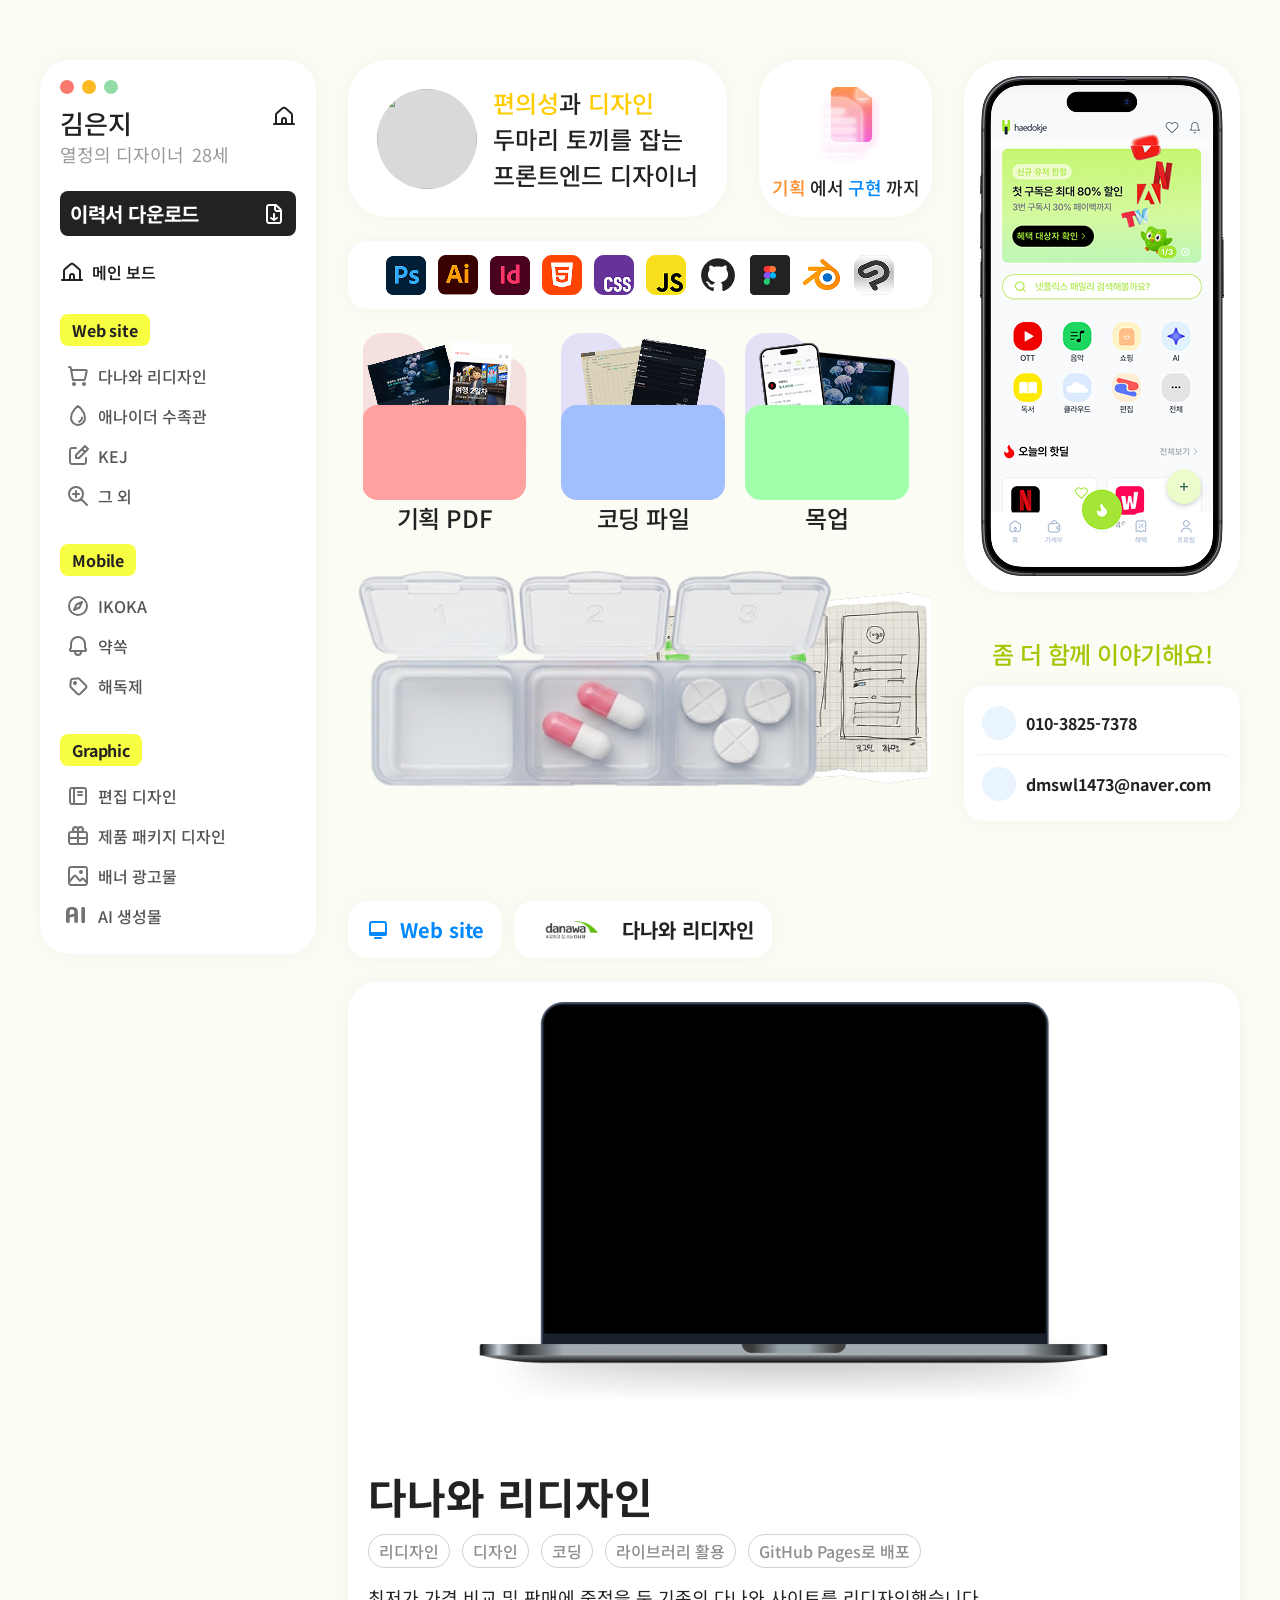
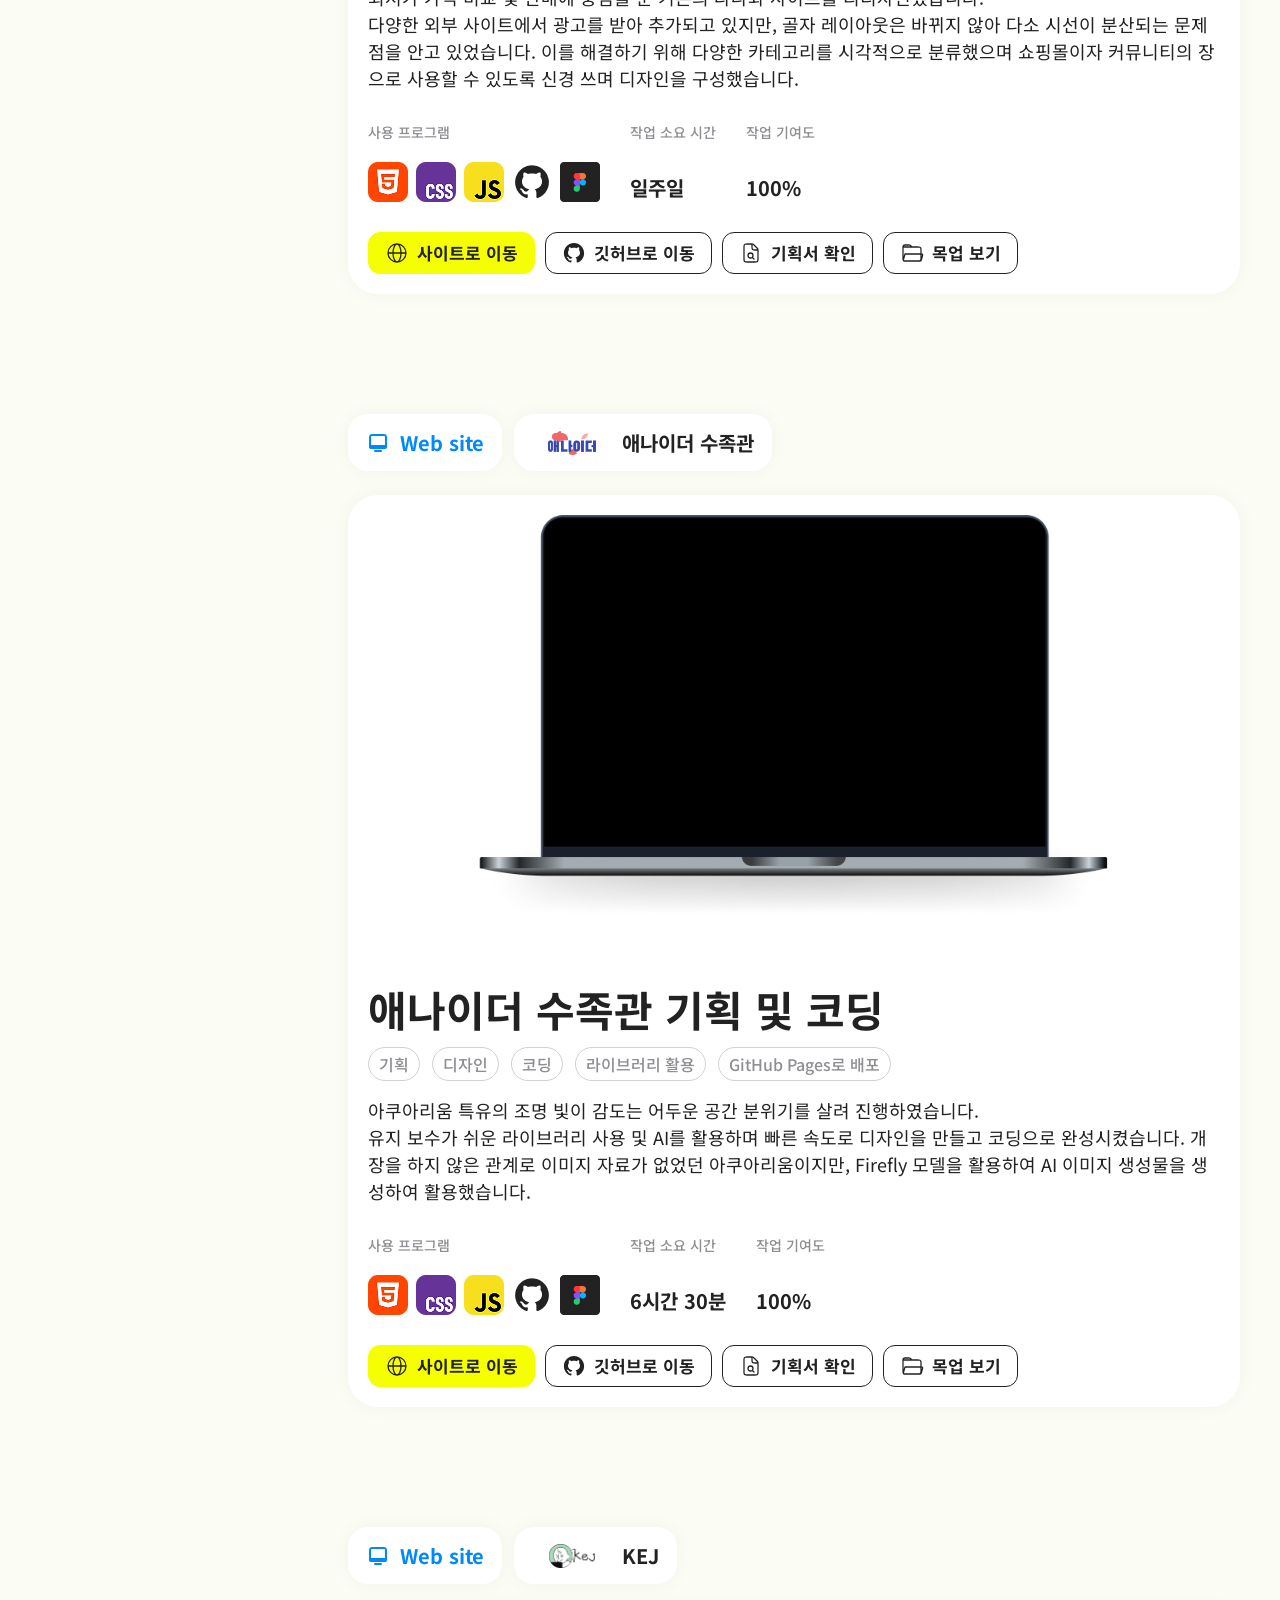
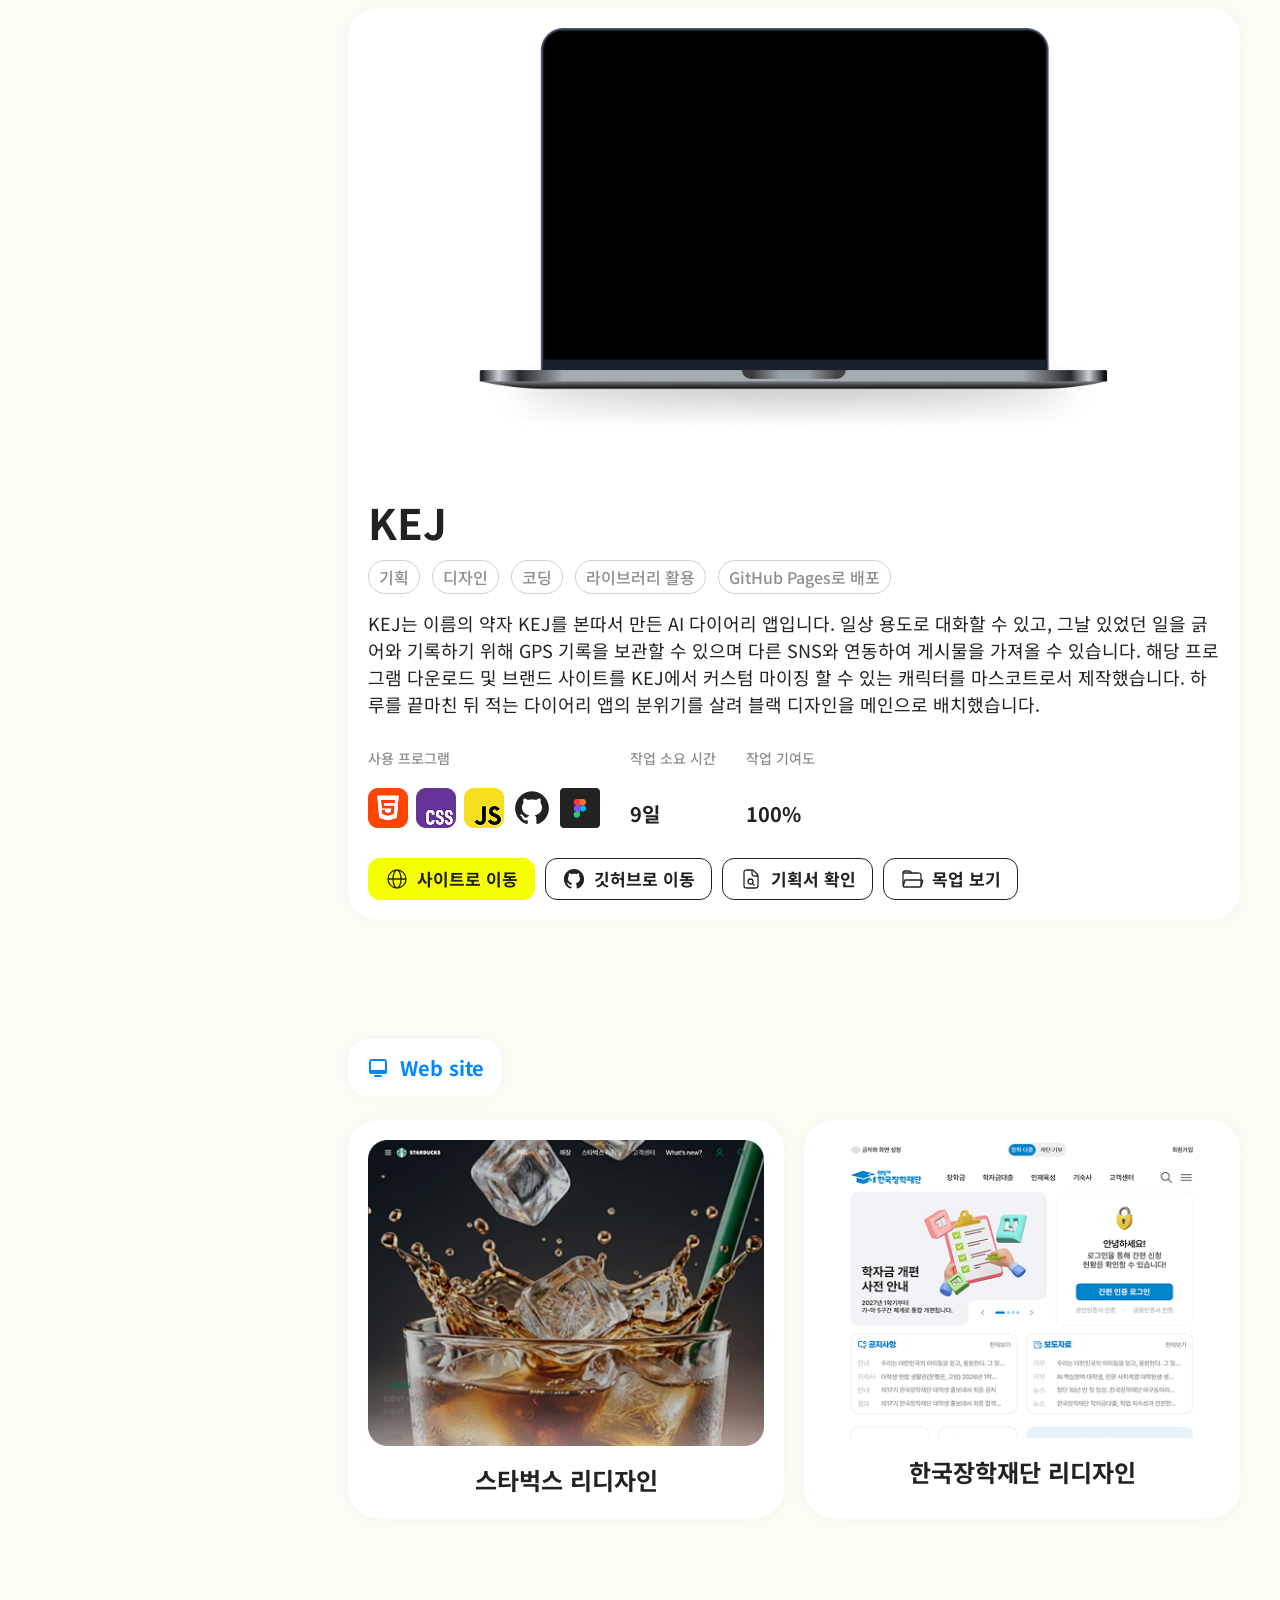
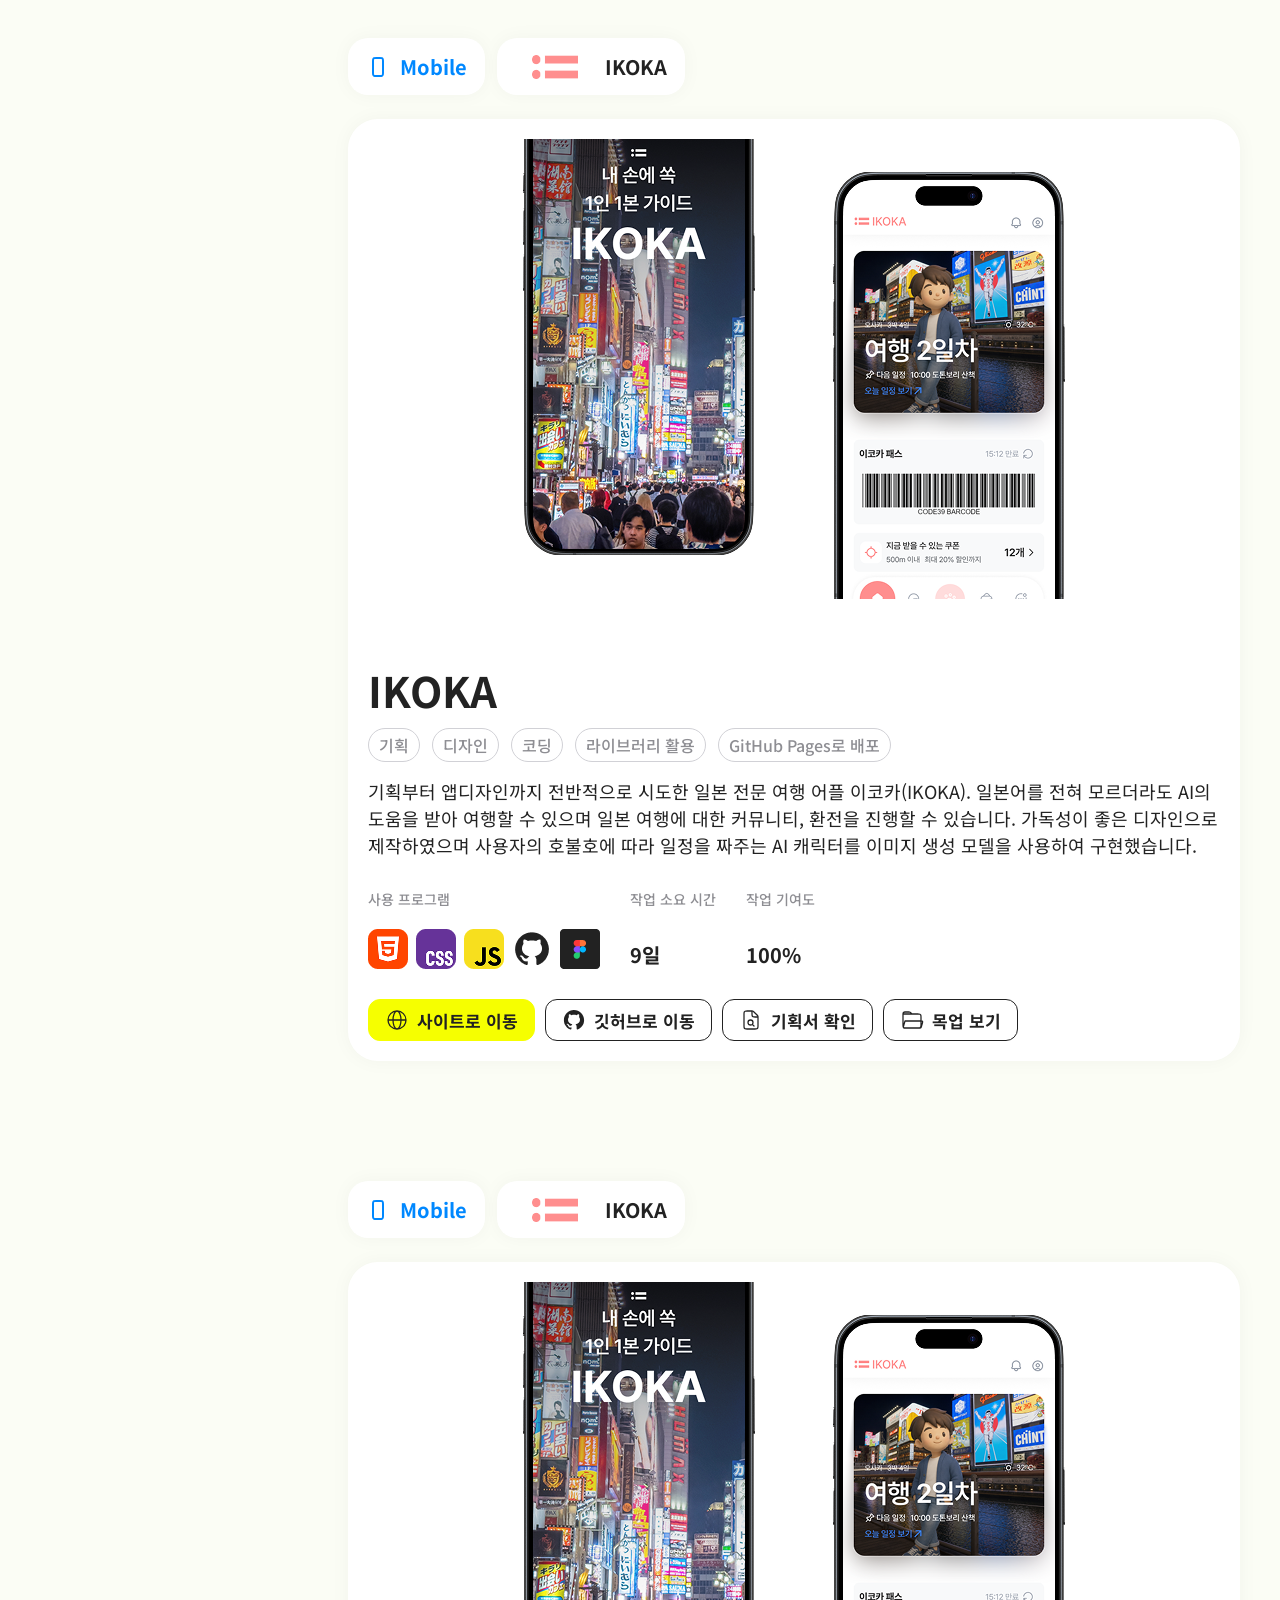
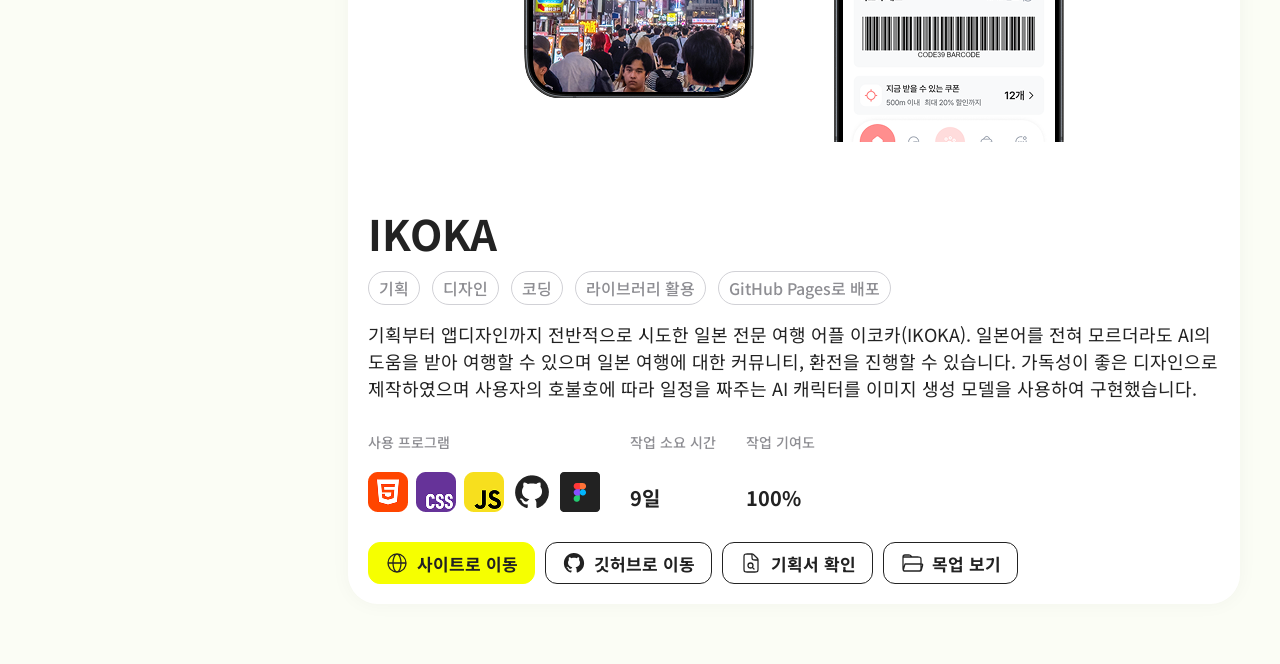
==== commit 28b02077: "2026-06-25" ====
--- a/index.html
+++ b/index.html
@@ -592,9 +592,9 @@
                             </div>
                             <h2>Web site</h2>
                         </div>
-                        <div class="class-title"> <!--다나와 리디자인-->
+                        <div class="class-title"> 
                             <div class="logo">
-                                <img src="img/logo/kej.png" alt="수족관_로고">
+                                <img src="img/logo/kej-black.png" alt="수족관_로고">
                             </div>
                             <h2>KEJ</h2>
                         </div>
@@ -811,8 +811,8 @@
                                     </div>
                                 </div>
                                 <div class="story">
-                                    <p>KEJ는 이름의 약자 KEJ를 본따서 만든 AI 다이어리 앱입니다. 일상 용도로 대화할 수 있고, 그날 있었던 일을 긁어와 기록하기 위해 GPS 기록을 보관할 수 있으며 다른 SNS와 연동하여 게시물을 가져올 수 있습니다. 해당 프로그램 다운로드 및 브랜드 사이트를 KEJ에서 커스텀 마이징 할 수 있는 캐릭터를 마스코트로서 제작했습니다.
-하루를 끝마친 뒤 적는 다이어리 앱의 분위기를 살려 블랙 디자인을 메인으로 배치했습니다.
+                                    <p>기획부터 앱디자인까지 전반적으로 시도한 일본 전문 여행 어플 이코카(IKOKA). 일본어를 전혀 모르더라도 AI의 도움을 받아 여행할 수 있으며 일본 여행에 대한 커뮤니티, 환전을 진행할 수 있습니다.
+                                        가독성이 좋은 디자인으로 제작하였으며 사용자의 호불호에 따라 일정을 짜주는 AI 캐릭터를 이미지 생성 모델을 사용하여 구현했습니다.
                                         </p>
                                 </div>
                             </div>
@@ -903,6 +903,140 @@
                     </div>
                 </div>
             </div>
+            <div class="main-work">
+                <div class="main-danawa-wrap">
+                    <div class="top-Category">
+                        <div class="class-list"> <!--웹사이트-->
+                            <div class="icon">
+                                <svg xmlns="http://www.w3.org/2000/svg" width="24" height="24" viewBox="0 0 24 24" fill="none">
+                                <path d="M7 6.2002V17.8002C7 18.9203 7 19.4801 7.21799 19.9079C7.40973 20.2842 7.71547 20.5905 8.0918 20.7822C8.5192 21 9.07899 21 10.1969 21H13.8031C14.921 21 15.48 21 15.9074 20.7822C16.2837 20.5905 16.5905 20.2842 16.7822 19.9079C17 19.4805 17 18.9215 17 17.8036V6.19691C17 5.07899 17 4.5192 16.7822 4.0918C16.5905 3.71547 16.2837 3.40973 15.9074 3.21799C15.4796 3 14.9203 3 13.8002 3H10.2002C9.08009 3 8.51962 3 8.0918 3.21799C7.71547 3.40973 7.40973 3.71547 7.21799 4.0918C7 4.51962 7 5.08009 7 6.2002Z" stroke="#0088FF" stroke-width="2" stroke-linecap="round" stroke-linejoin="round"/>
+                                </svg>
+                            </div>
+                            <h2>Mobile</h2>
+                        </div>
+                        <div class="class-title"> <!--다나와 리디자인-->
+                            <div class="logo">
+                                <img src="img/logo/ikoka.png" alt="수족관_로고">
+                            </div>
+                            <h2>IKOKA</h2>
+                        </div>
+                    </div>
+                    <div class="post-wrap">
+                        <div class="mokup mokup-mobile">
+                            <div class="device device-splash">
+                                <img src="img/mockup/ikoka1.png" alt="ikoka 스플래시 화면">
+                            </div>
+                            <div class="device device-main">
+                                <img src="img/mockup/ikoka2.png" alt="ikoka 메인 화면">
+                            </div>
+                        </div>  <!-- ★ 여기! .mokup-mobile 닫기 (이게 빠져있었음) -->
+
+                        
+                        <div class="post-contents">
+                            <div class="content-list">
+                                <div class="title-and-tag">
+                                    <h1>IKOKA</h1>
+                                    <div class="tag-list">
+                                        <div class="tag"><p>기획</p></div>
+                                        <div class="tag"><p>디자인</p></div>
+                                        <div class="tag"><p>코딩</p></div>
+                                        <div class="tag"><p>라이브러리 활용</p></div>
+                                        <div class="tag"><p>GitHub Pages로 배포</p></div>
+                                    </div>
+                                </div>
+                                <div class="story">
+                                    <p>기획부터 앱디자인까지 전반적으로 시도한 일본 전문 여행 어플 이코카(IKOKA). 일본어를 전혀 모르더라도 AI의 도움을 받아 여행할 수 있으며 일본 여행에 대한 커뮤니티, 환전을 진행할 수 있습니다.
+                                        가독성이 좋은 디자인으로 제작하였으며 사용자의 호불호에 따라 일정을 짜주는 AI 캐릭터를 이미지 생성 모델을 사용하여 구현했습니다.
+                                        </p>
+                                </div>
+                            </div>
+                            <div class="use-information">
+                                <div class="program-used"><!--사용했던 프로그램-->
+                                    <h1>사용 프로그램</h1>
+                                    <ul>
+                                        <li>
+                                            <div class="img">
+                                                <img src="img/icon/html.png" alt="html">
+                                            </div>
+                                        </li>
+                                        <li>
+                                            <div class="img">
+                                                <img src="img/icon/css.png" alt="css">
+                                            </div>
+                                        </li>
+                                        <li>
+                                            <div class="img">
+                                                <img src="img/icon/js.png" alt="js">
+                                            </div>
+                                        </li>
+                                        <li>
+                                            <div class="img">
+                                                <img src="img/icon/github.png" alt="github">
+                                            </div>
+                                        </li>
+                                        <li>
+                                            <div class="img">
+                                                <img src="img/icon/figma.png" alt="figma">
+                                            </div>
+                                        </li>
+                                    </ul>
+                                </div>
+                                <div class="time">
+                                    <h1>작업 소요 시간</h1>
+                                    <h3>9일</h3>
+                                </div>
+                                <div class="contribution">
+                                    <h1>작업 기여도</h1>
+                                    <h3>100%</h3>
+                                </div>
+                            </div>
+                            <div class="button-group">
+                                <!-- 이동: 링크 -->
+                                <a href="https://..." class="btn btn--primary" target="_blank" rel="noopener">
+                                    <span class="icon">
+                                        <svg xmlns="http://www.w3.org/2000/svg" width="38" height="38" viewBox="0 0 38 38" fill="none">
+                                        <path d="M4.75 19H12.6667M4.75 19C4.75 26.8701 11.1299 33.25 19 33.25M4.75 19C4.75 11.1299 11.1299 4.75 19 4.75M12.6667 19H25.3333M12.6667 19C12.6667 26.8701 15.5022 33.25 19 33.25M12.6667 19C12.6667 11.1299 15.5022 4.75 19 4.75M25.3333 19H33.25M25.3333 19C25.3333 11.1299 22.4978 4.75 19 4.75M25.3333 19C25.3333 26.8701 22.4978 33.25 19 33.25M33.25 19C33.25 11.1299 26.8701 4.75 19 4.75M33.25 19C33.25 26.8701 26.8701 33.25 19 33.25" stroke="#222222" stroke-width="2" stroke-linecap="round" stroke-linejoin="round"/>
+                                        </svg>
+                                    </span>
+                                    <span>사이트로 이동</span>
+                                </a>
+
+                                <a href="https://github.com/..." class="btn btn--ghost" target="_blank" rel="noopener">
+                                    <span class="icon">
+                                        <svg xmlns="http://www.w3.org/2000/svg" width="38" height="38" viewBox="0 0 38 38" fill="none">
+                                        <path d="M16.5312 25.8426C12.4062 25.3426 9.5 22.3734 9.5 18.5292C9.5 16.9665 10.0625 15.2788 11 14.1537C10.5937 13.1223 10.6562 10.9345 11.125 10.0282C12.375 9.87191 14.0625 10.5283 15.0625 11.4346C16.25 11.0596 17.5 10.872 19.0312 10.872C20.5625 10.872 21.8125 11.0596 22.9375 11.4034C23.9062 10.5283 25.625 9.87191 26.875 10.0282C27.3125 10.872 27.375 13.0598 26.9687 14.1224C27.9687 15.3101 28.5 16.904 28.5 18.5292C28.5 22.3734 25.5937 25.2801 21.4062 25.8113C22.4687 26.4989 23.1875 27.9991 23.1875 29.7181V32.9686C23.1875 33.906 23.9687 34.4374 24.9062 34.0624C30.5625 31.9058 35 26.2489 35 19.248C35 10.4032 27.8125 3.18359 18.9687 3.18359C10.125 3.18359 3 10.4032 3 19.248C3 26.1864 7.40623 31.9371 13.3437 34.0937C14.1875 34.4061 15 33.8437 15 32.9999V30.4994C14.5625 30.6869 14 30.812 13.5 30.812C11.4375 30.812 10.2187 29.6868 9.34373 27.5928C9 26.749 8.625 26.2489 7.90623 26.1552C7.53123 26.1239 7.40623 25.9676 7.40623 25.7801C7.40623 25.4051 8.03123 25.1238 8.65623 25.1238C9.5625 25.1238 10.3437 25.6863 11.1562 26.8427C11.7812 27.7491 12.4375 28.1554 13.2187 28.1554C14 28.1554 14.5 27.8741 15.2187 27.1553C15.75 26.6239 16.1562 26.1552 16.5312 25.8426Z" fill="#222222"/>
+                                        </svg>
+                                    </span>
+                                    <span>깃허브로 이동</span>
+                                </a>
+
+                                <!-- 동작: 버튼 -->
+                                <button type="button" class="btn" data-modal="plan">
+                                    <span class="icon">
+                                        <svg xmlns="http://www.w3.org/2000/svg" width="38" height="38" viewBox="0 0 38 38" fill="none">
+                                        <path d="M23.7489 28.5006L21.1243 25.8761M20.5838 4.75138C20.4325 4.75 20.2624 4.75 20.0681 4.75H12.9835C11.21 4.75 10.3226 4.75 9.64518 5.09515C9.04934 5.39875 8.56525 5.88283 8.26165 6.47868C7.9165 7.15607 7.9165 8.04348 7.9165 9.81698V28.1836C7.9165 29.9571 7.9165 30.8434 8.26165 31.5208C8.56525 32.1167 9.04934 32.6016 9.64518 32.9052C10.3219 33.25 11.2083 33.25 12.9783 33.25L25.0214 33.25C26.7914 33.25 27.6765 33.25 28.3532 32.9052C28.9491 32.6016 29.4348 32.1167 29.7384 31.5208C30.0832 30.8441 30.0832 29.959 30.0832 28.189V14.7657C30.0832 14.5714 30.083 14.4013 30.0816 14.25M20.5838 4.75138C21.0357 4.7555 21.3206 4.77227 21.5936 4.83783C21.9167 4.9154 22.2264 5.04334 22.5098 5.21696C22.8292 5.41273 23.1035 5.68704 23.6509 6.23438L28.5996 11.1831C29.1472 11.7307 29.4195 12.0038 29.6154 12.3234C29.789 12.6067 29.9175 12.9157 29.995 13.2388C30.0606 13.5118 30.0775 13.798 30.0816 14.25M20.5838 4.75138L20.5832 9.18366C20.5832 10.9572 20.5832 11.8436 20.9283 12.521C21.2319 13.1168 21.716 13.6016 22.3118 13.9052C22.9886 14.25 23.8749 14.25 25.645 14.25H30.0816M18.2082 26.9167C16.022 26.9167 14.2498 25.1445 14.2498 22.9583C14.2498 20.7722 16.022 19 18.2082 19C20.3943 19 22.1665 20.7722 22.1665 22.9583C22.1665 25.1445 20.3943 26.9167 18.2082 26.9167Z" stroke="#222222" stroke-width="2" stroke-linecap="round" stroke-linejoin="round"/>
+                                        </svg>
+                                    </span>
+                                    <span>기획서 확인</span>
+                                </button>
+
+                                <button type="button" class="btn" data-modal="mockup">
+                                    <span class="icon">
+                                        <svg xmlns="http://www.w3.org/2000/svg" width="38" height="38" viewBox="0 0 38 38" fill="none">
+                                        <path d="M28.1882 31.6668L31.339 31.6668C32.0236 31.6668 32.3663 31.6668 32.654 31.5493C32.908 31.4456 33.1315 31.2769 33.301 31.0612C33.4931 30.8168 33.5875 30.488 33.7757 29.8294L35.4948 23.8128C35.808 22.7165 35.9638 22.1683 35.8407 21.7347C35.733 21.3548 35.4874 21.0289 35.1518 20.8209C34.7908 20.5973 34.2634 20.5843 33.2503 20.5835M28.1882 31.6668H9.81177M28.1882 31.6668C29.9583 31.6668 30.8433 31.6668 31.52 31.322C32.1159 31.0184 32.6016 30.5333 32.9052 29.9375C33.2503 29.2601 33.2503 28.3734 33.2503 26.5999V20.5835M9.81177 31.6668H8.1084C6.96908 31.6668 6.39785 31.6668 6.01481 31.4295C5.67915 31.2215 5.43311 30.8955 5.32534 30.5156C5.30264 30.4356 5.28949 30.3517 5.2851 30.2611M9.81177 31.6668C8.04174 31.6668 7.1554 31.6668 6.47868 31.322C5.99488 31.0755 5.58475 30.7091 5.2851 30.2611M33.2503 20.5835C33.188 20.5835 33.1238 20.5835 33.0577 20.5835H7.91711L5.6731 28.4375L5.66985 28.4485C5.41632 29.3358 5.26581 29.8626 5.2851 30.2611M33.2503 20.5835L33.2503 14.5665C33.2503 12.793 33.2503 11.9062 32.9052 11.2288C32.6016 10.633 32.1162 10.1489 31.5203 9.84531C30.843 9.50016 29.9568 9.50016 28.1833 9.50016H19M5.2851 30.2611C5.21571 30.1574 5.15224 30.0492 5.09515 29.9372C4.75 29.2598 4.75 28.3737 4.75 26.6002V9.50016M4.75 9.50016H19M4.75 9.50016C4.75 7.75126 6.16777 6.3335 7.91667 6.3335H13.7347C14.5092 6.3335 14.8974 6.3335 15.2618 6.42099C15.5849 6.49856 15.8933 6.62683 16.1766 6.80046C16.4961 6.99623 16.7704 7.27054 17.3177 7.81787L19 9.50016" stroke="#222222" stroke-width="2" stroke-linecap="round" stroke-linejoin="round"/>
+                                        </svg>
+                                    </span>
+                                    <span>목업 보기</span>
+                                </button>
+                            </div>
+
+
+
+
+                        </div>
+                    </div>
+                </div>
+            </div>
 
 
             
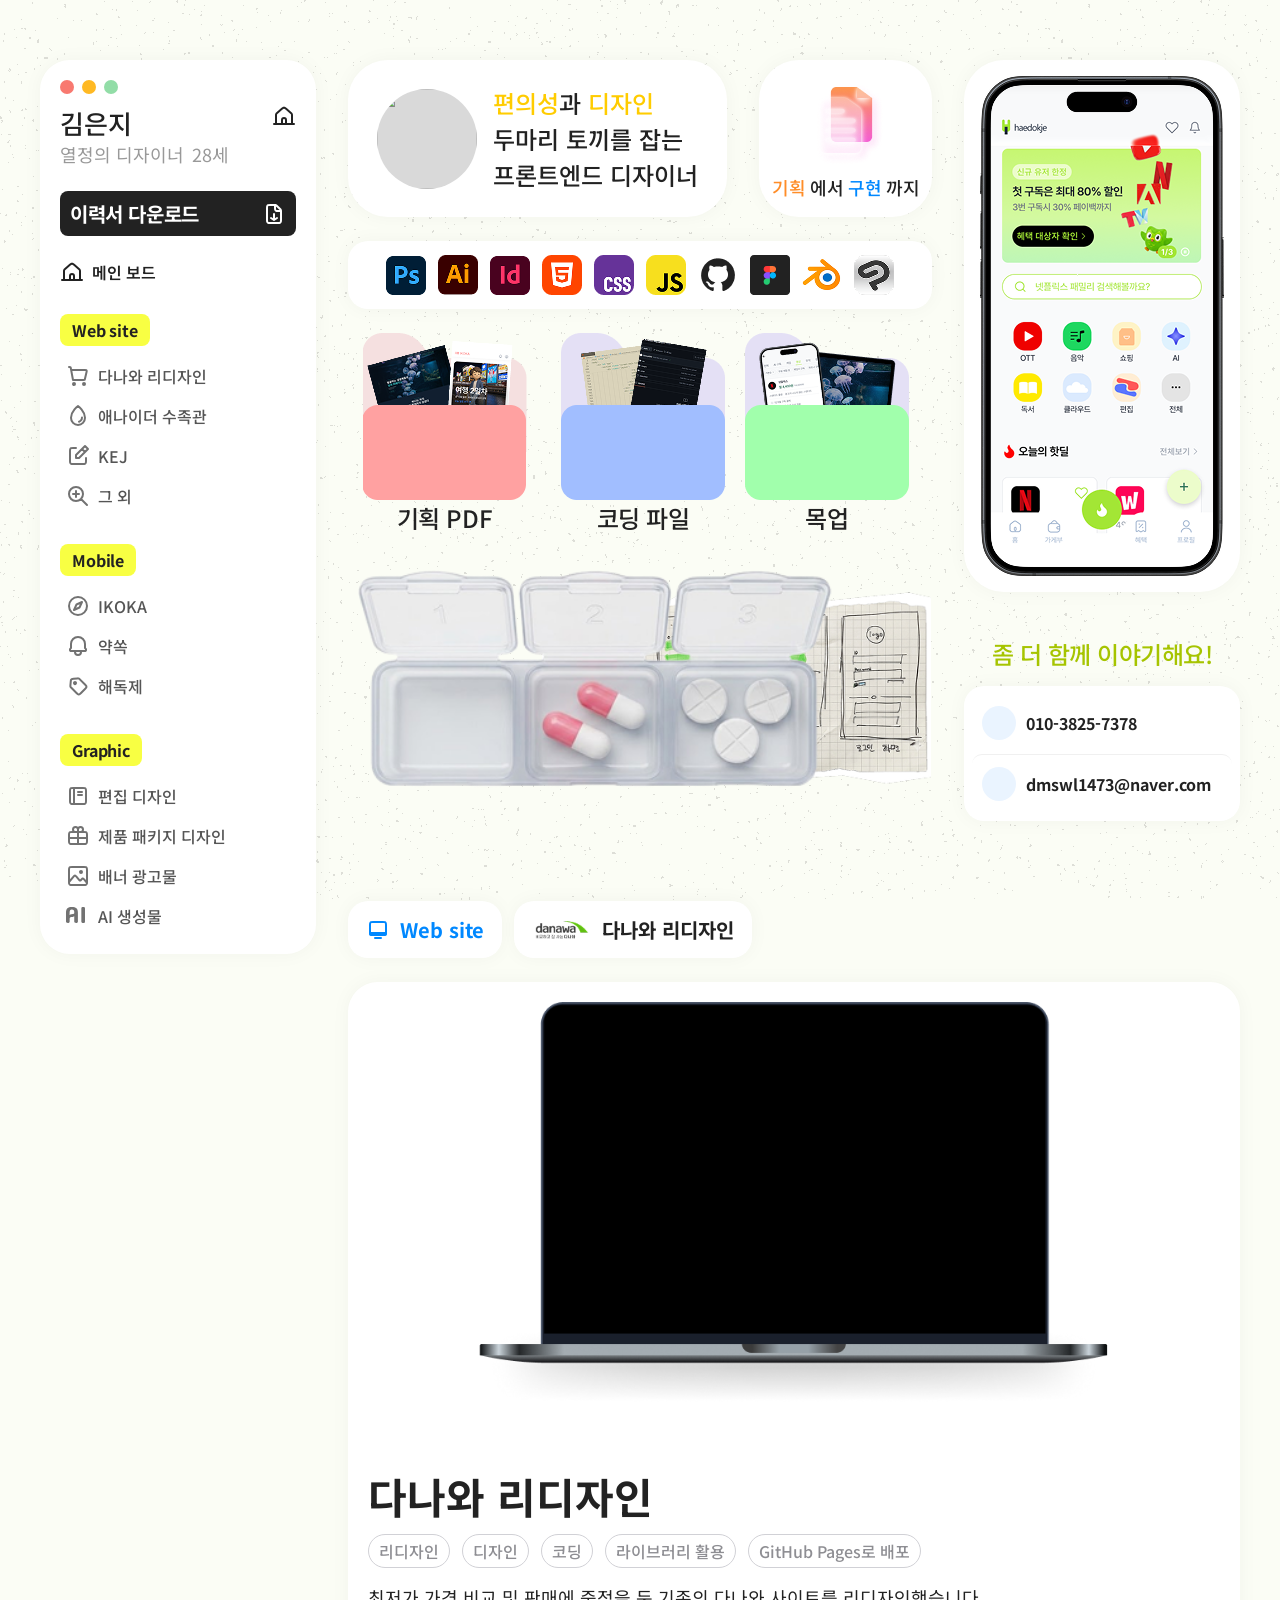
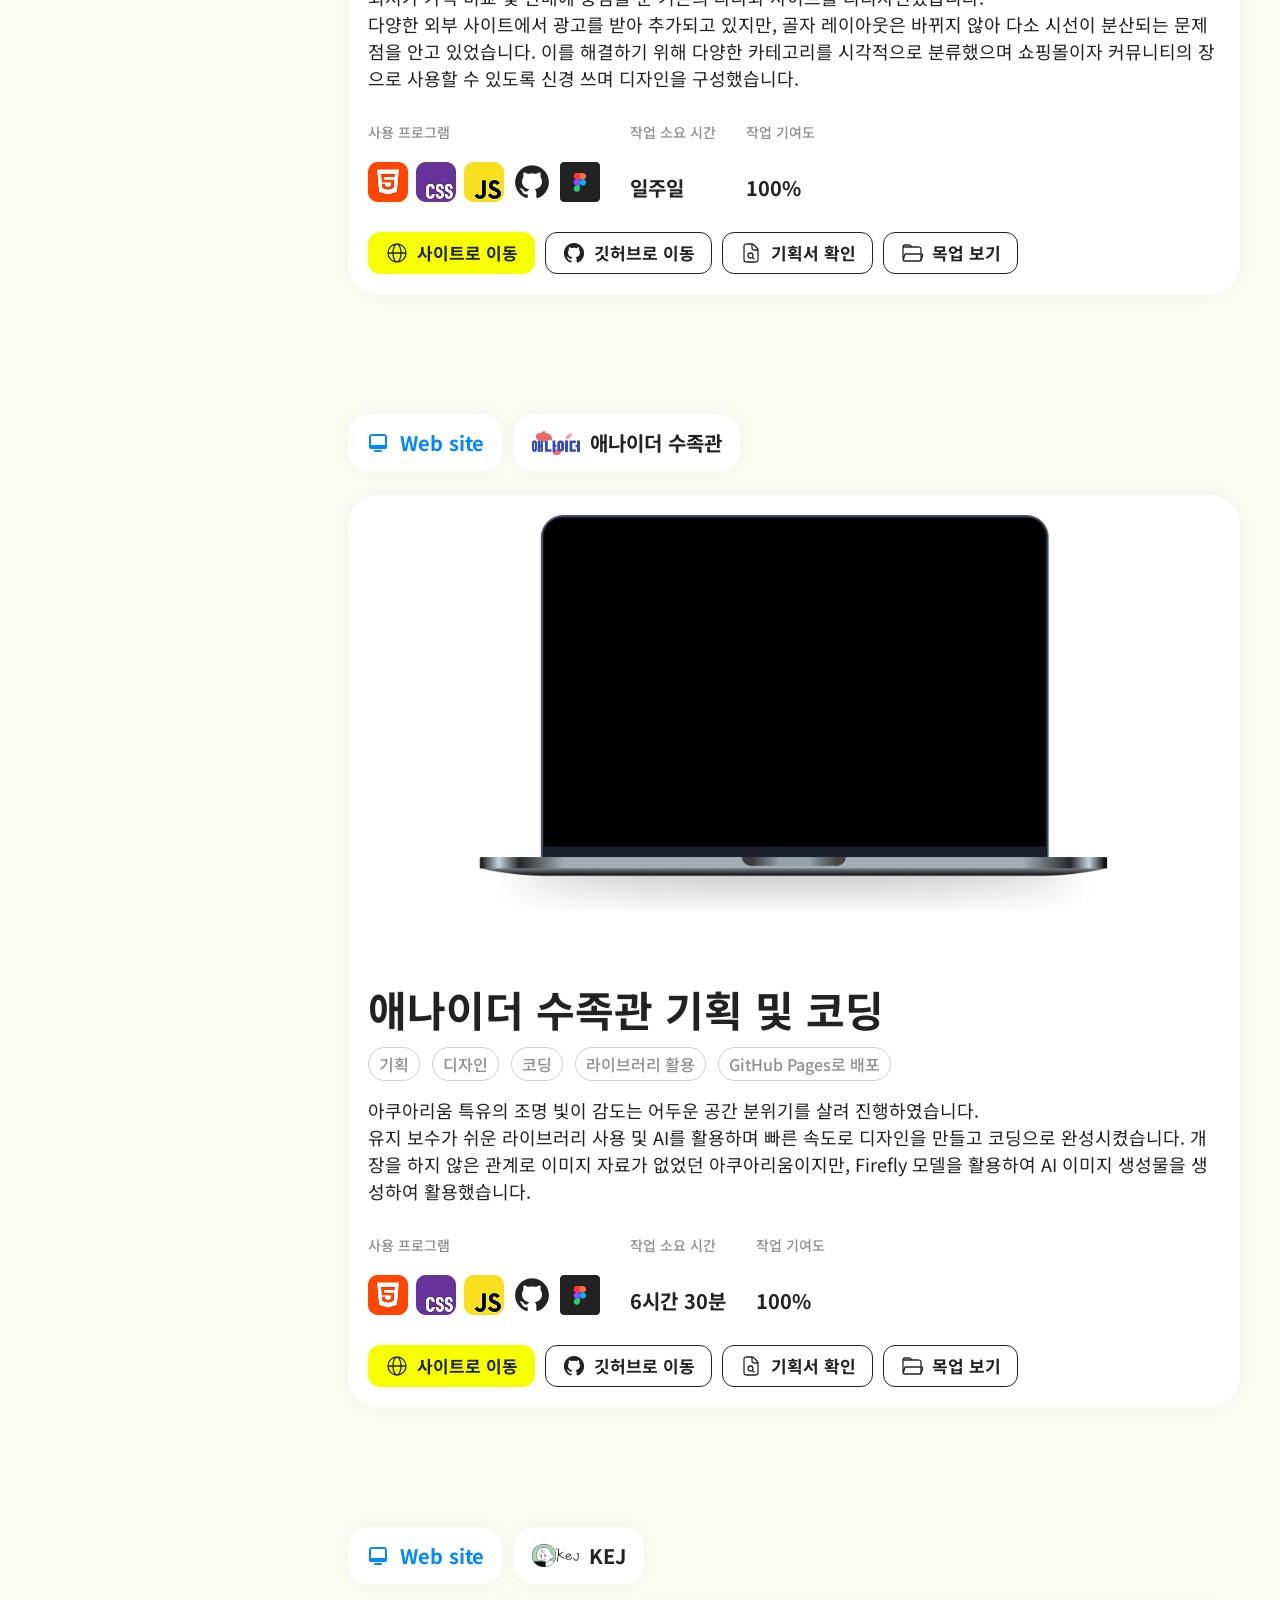
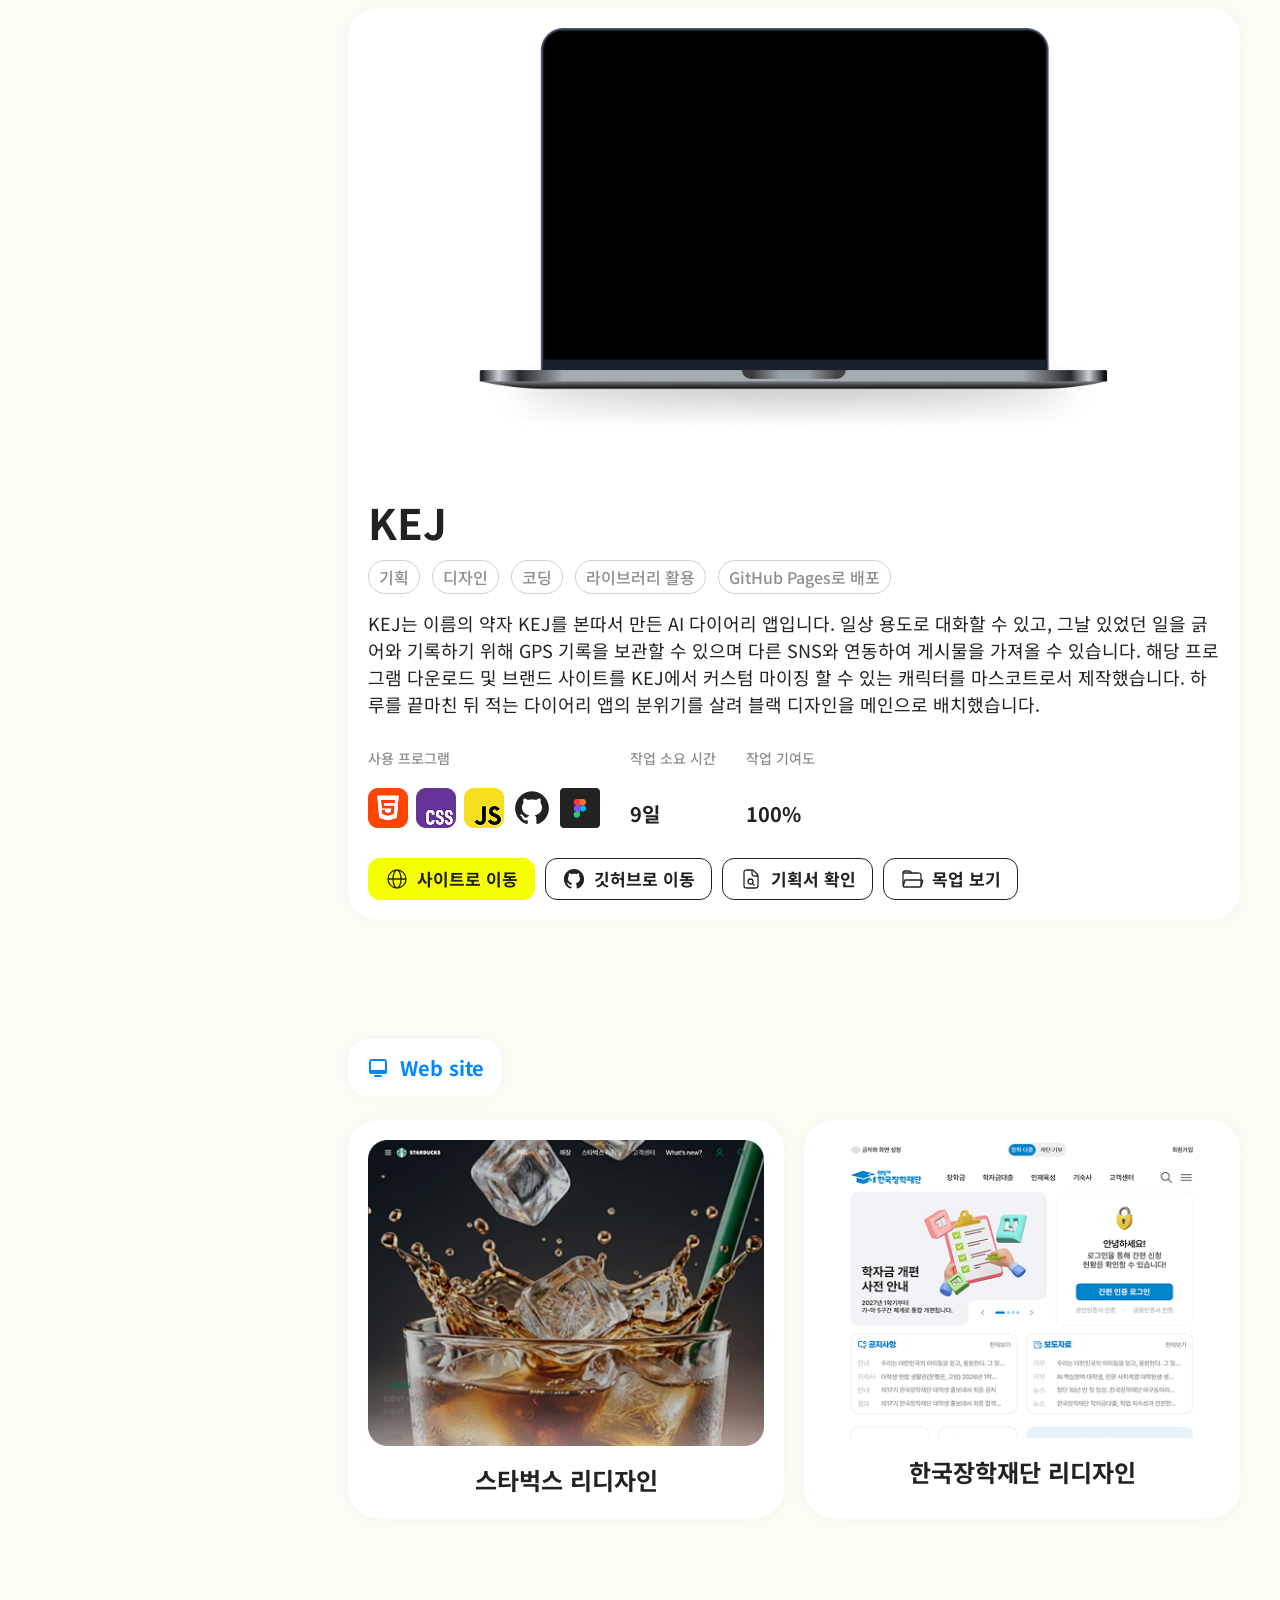
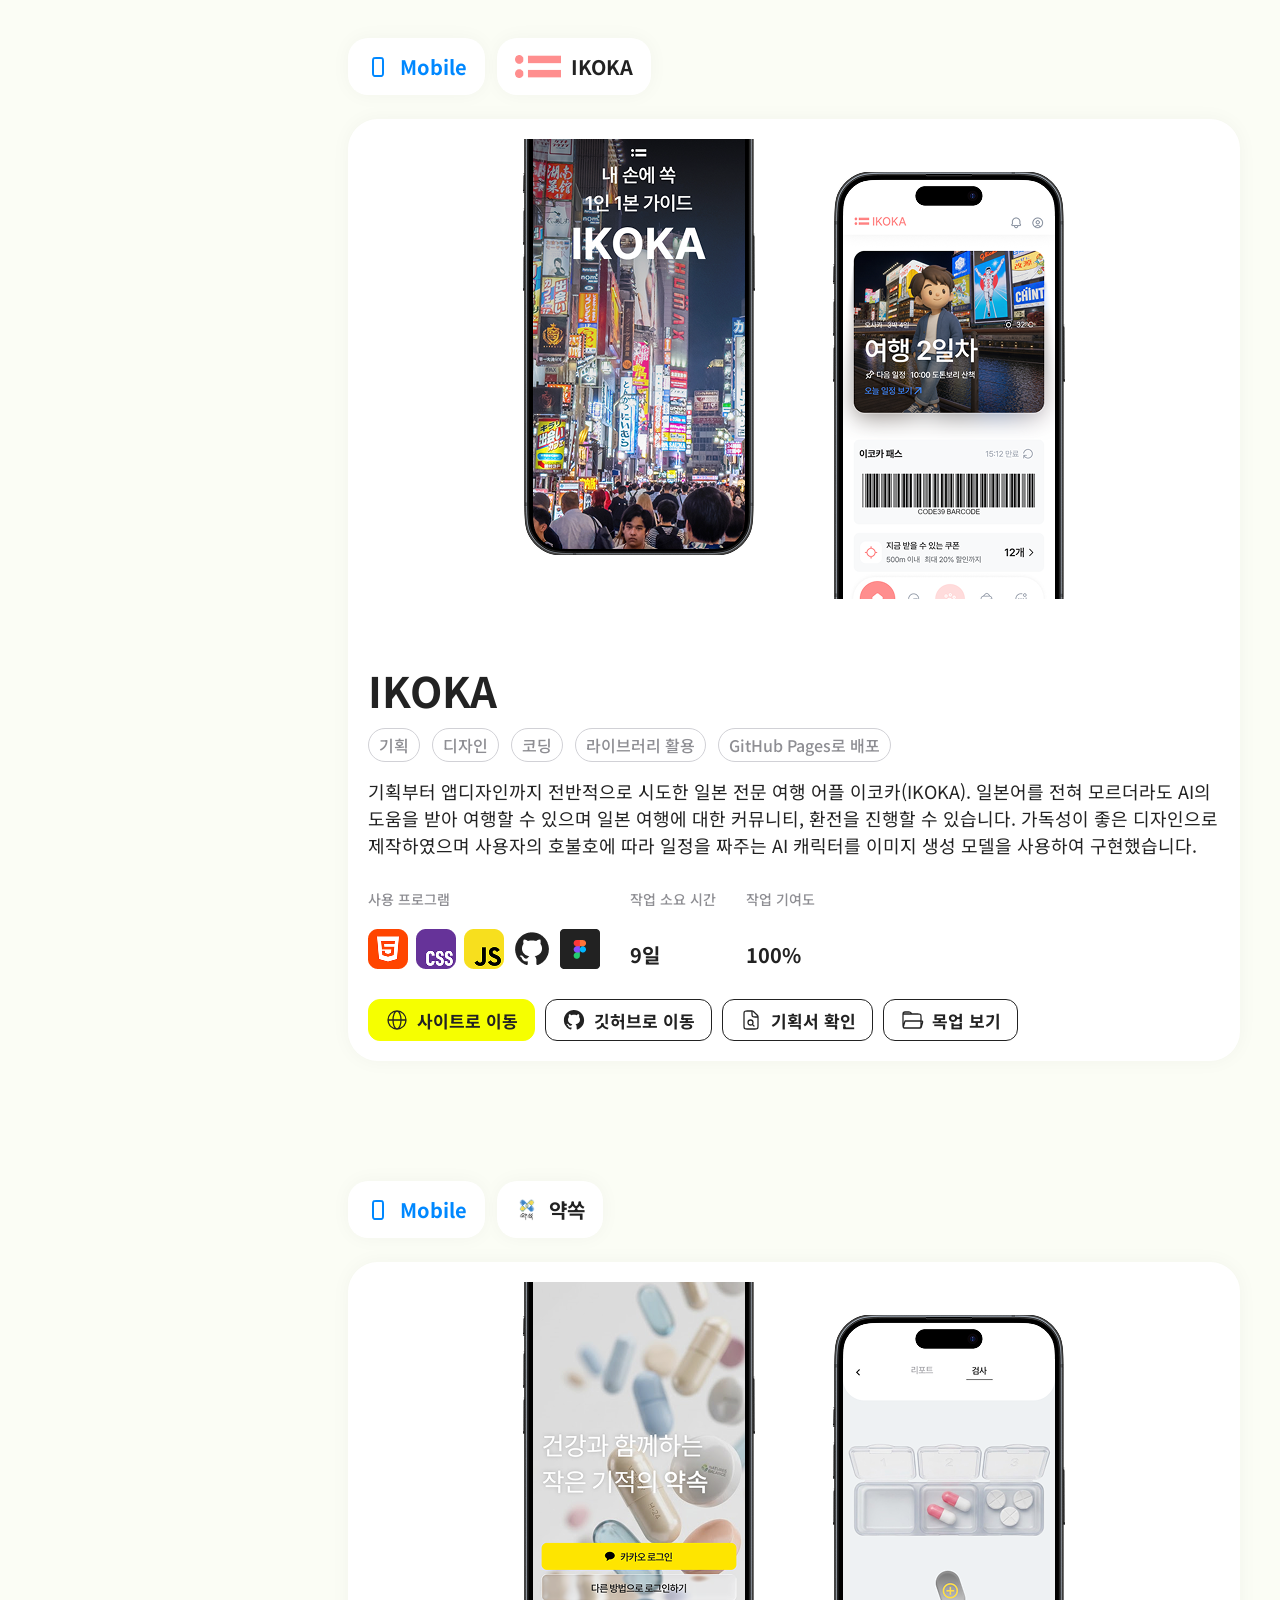
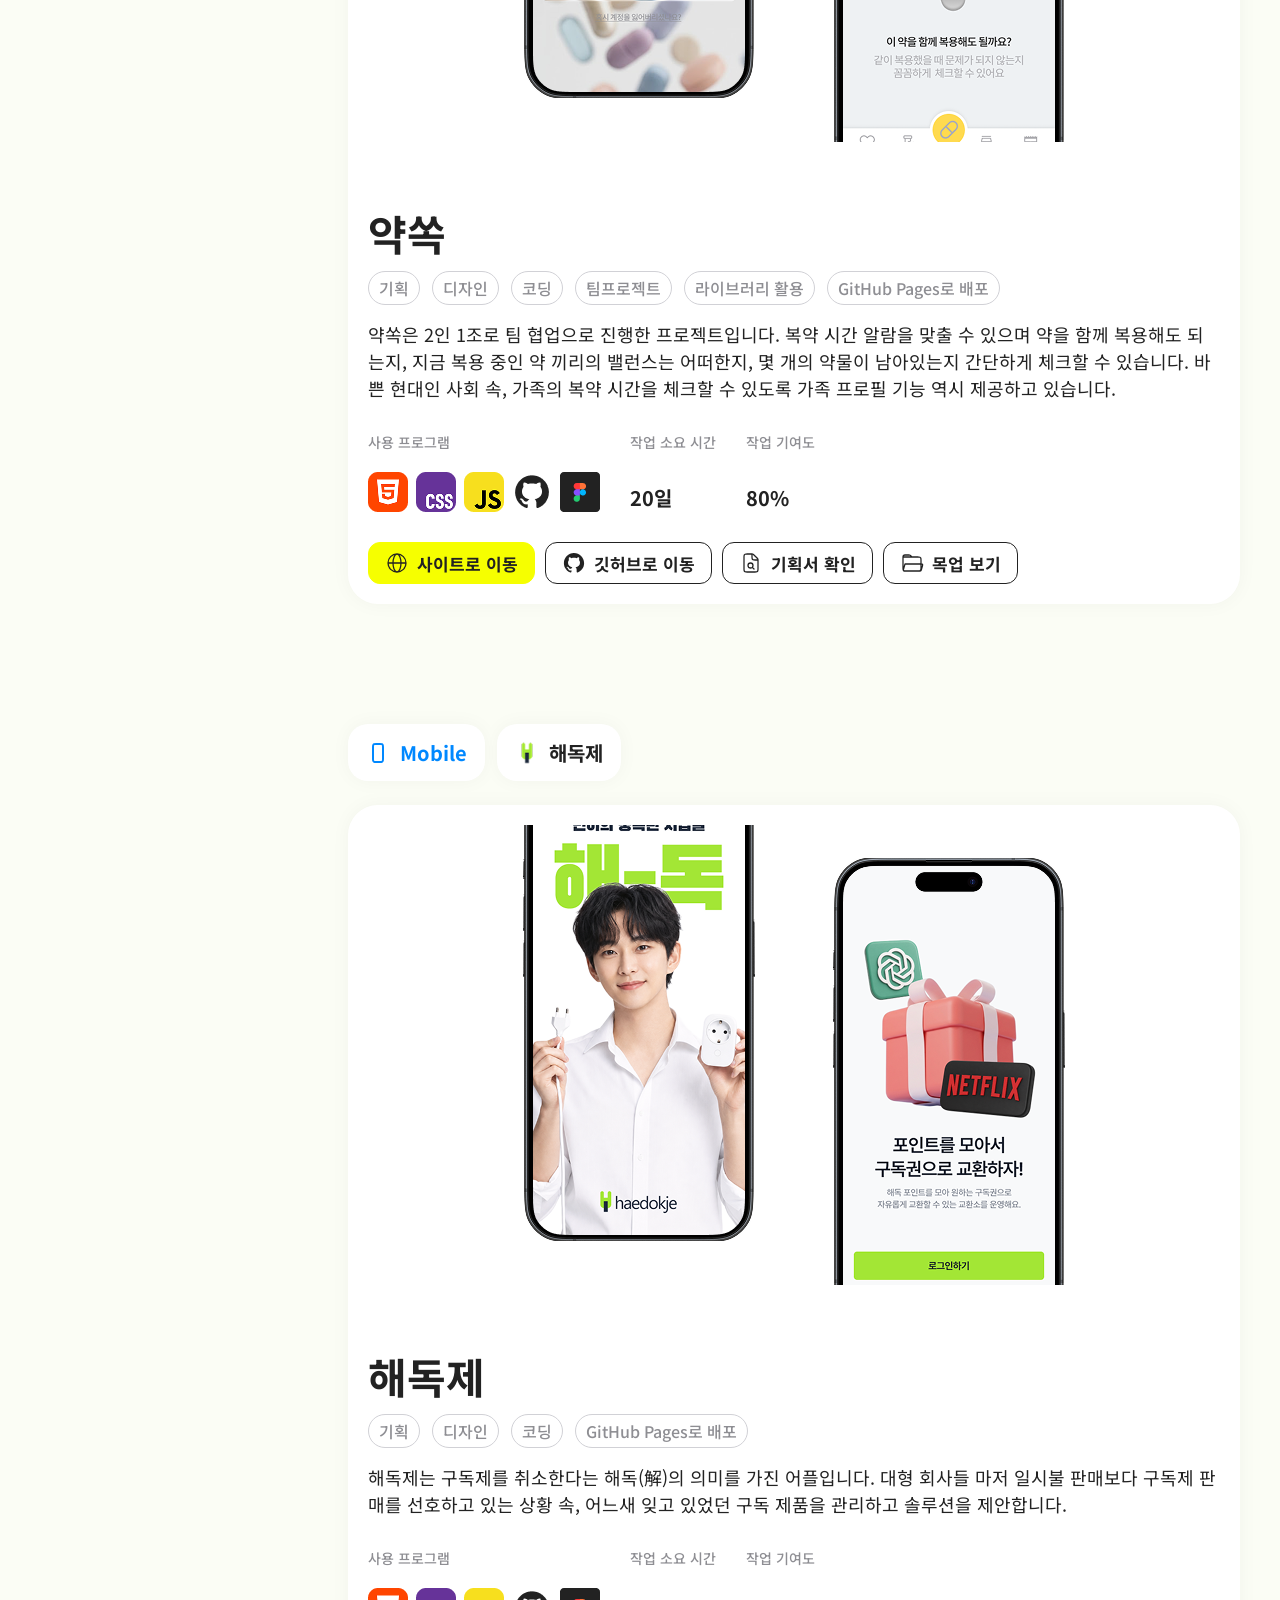
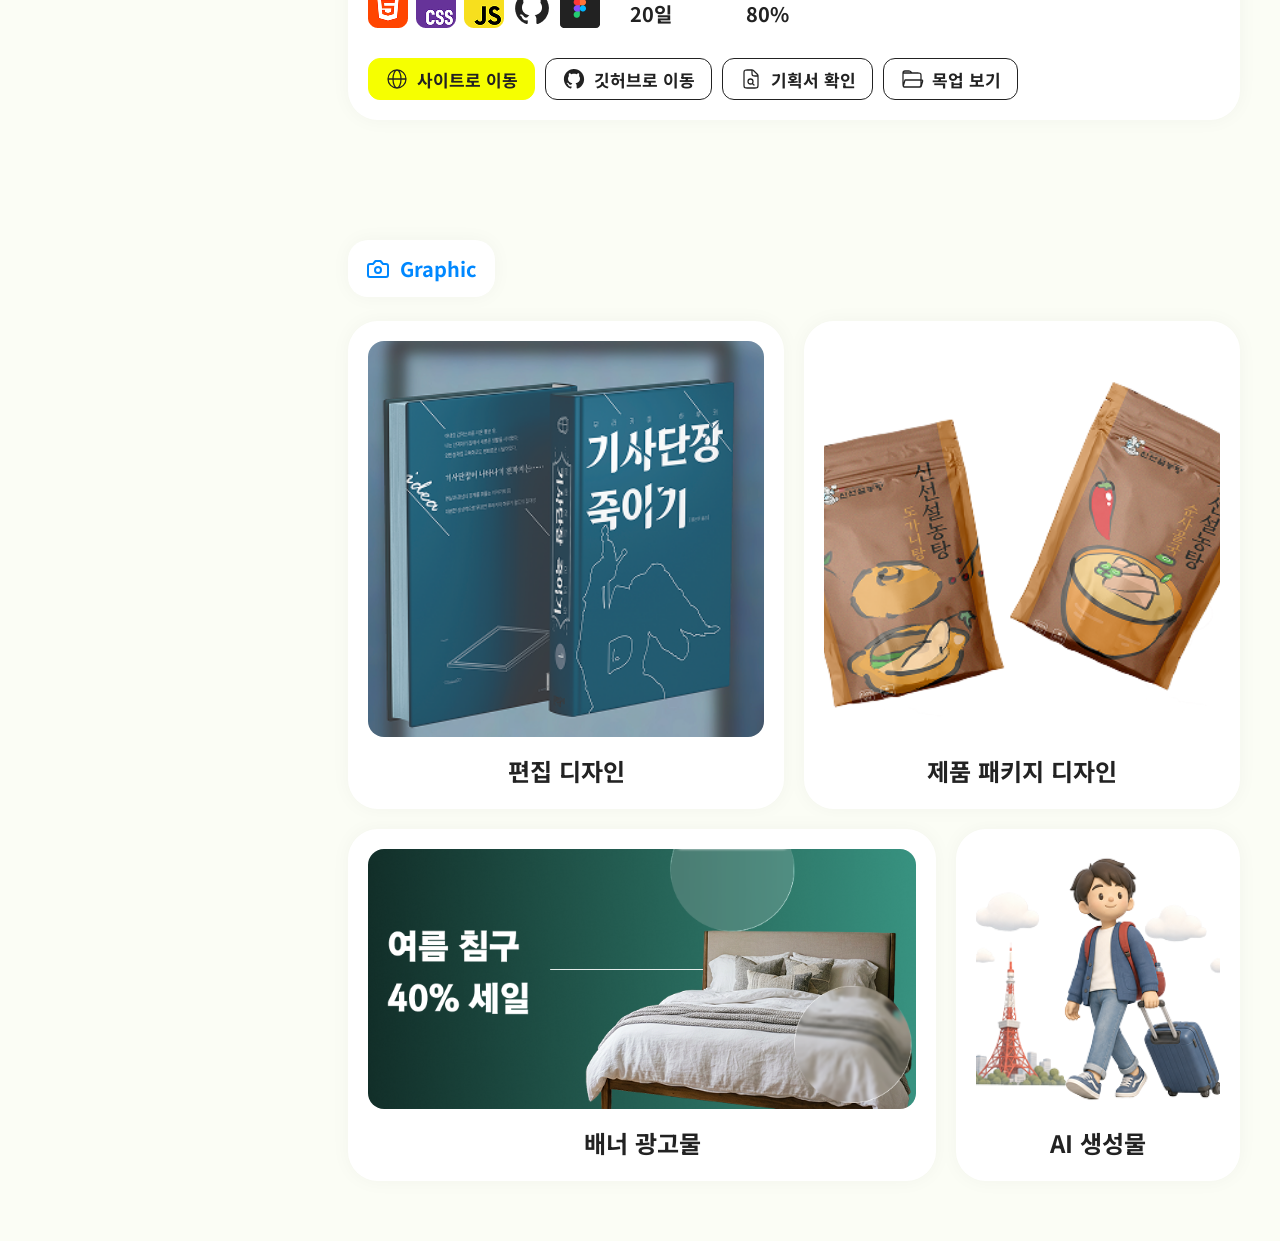
==== commit 5903face: "포트폴리오 업데이트" ====
--- a/index.html
+++ b/index.html
@@ -12,26 +12,28 @@
 
 <body>
 
-  <svg class="bg-noise" xmlns="http://www.w3.org/2000/svg" aria-hidden="true">
+<svg class="bg-noise"
+     xmlns="http://www.w3.org/2000/svg"
+     preserveAspectRatio="none"
+     aria-hidden="true">
+    <defs>
+        <filter id="paperNoise">
+            <feTurbulence type="fractalNoise" baseFrequency="0.25 0.25" stitchTiles="stitch" numOctaves="3" seed="9099" result="noise" />
+            <feColorMatrix in="noise" type="luminanceToAlpha" result="alphaNoise" />
+            <feComponentTransfer in="alphaNoise" result="grainAlpha">
+                <feFuncA type="discrete" tableValues="0 0 0 0 0 0 0 0 0 0 0 0 0 0 0 0 0 0 0 0 0 1 1 1 1 1 1 1 1 1 0 0 0 0 0 0 0 0 0 0 0 0 0 0 0 0 0 0 0 0 0 0 0 0 0 0 0 0 0 0 0 0 0 0 0 0 0 0 0 0 0 0 0 0 0 0 0 0 0 0 0 0 0 0 0 0 0 0 0 0 0 0 0 0 0 0 0 0 0 0 " />
+            </feComponentTransfer>
+            <feComposite operator="in" in="grainAlpha" in2="SourceGraphic" result="grainClipped" />
+            <feFlood flood-color="rgba(0, 0, 0, 0.25)" result="grainColor" />
+            <feComposite operator="in" in="grainColor" in2="grainClipped" result="grain" />
+            <feMerge>
+                <feMergeNode in="SourceGraphic" />
+                <feMergeNode in="grain" />
+            </feMerge>
+        </filter>
+    </defs>
     <rect width="100%" height="100%" fill="#FBFDF5" filter="url(#paperNoise)" />
-    <defs>
-      <filter id="paperNoise">
-        <feTurbulence type="fractalNoise" baseFrequency="0.25 0.25" stitchTiles="stitch" numOctaves="3" seed="9099" result="noise" />
-        <feColorMatrix in="noise" type="luminanceToAlpha" result="alphaNoise" />
-        <feComponentTransfer in="alphaNoise" result="grainAlpha">
-          <feFuncA type="discrete" tableValues="0 0 0 0 0 0 0 0 0 0 0 0 0 0 0 0 0 0 0 0 0 0 0 0 0 0 0 0 0 0 0 0 0 0 0 0 0 0 0 0 0 0 0 0 0 0 0 0 0 0 0 0 0 0 0 0 0 0 0 0 0 0 0 0 0 0 0 0 0 0 0 0 0 0 0 0 0 0 0 0 0 0 0 0 0 0 0 0 0 0 0 0 0 0 0 0 0 0 0 0 " />
-        </feComponentTransfer>
-        <feComposite operator="in" in="grainAlpha" in2="SourceGraphic" result="grainClipped" />
-        <!-- 입자 색/농도: rgba(0,0,0,0.25)에서 마지막 0.25 숫자만 만지면 됨 -->
-        <feFlood flood-color="rgba(0, 0, 0, 0.25)" result="grainColor" />
-        <feComposite operator="in" in="grainColor" in2="grainClipped" result="grain" />
-        <feMerge>
-          <feMergeNode in="SourceGraphic" />
-          <feMergeNode in="grain" />
-        </feMerge>
-      </filter>
-    </defs>
-  </svg>
+</svg>
 
 
   <div class="page-wrapper">
@@ -903,6 +905,9 @@
                     </div>
                 </div>
             </div>
+
+            <!--약쏙-->
+
             <div class="main-work">
                 <div class="main-danawa-wrap">
                     <div class="top-Category">
@@ -914,39 +919,40 @@
                             </div>
                             <h2>Mobile</h2>
                         </div>
-                        <div class="class-title"> <!--다나와 리디자인-->
+                        <div class="class-title"> <!--약쏙디자인-->
                             <div class="logo">
-                                <img src="img/logo/ikoka.png" alt="수족관_로고">
-                            </div>
-                            <h2>IKOKA</h2>
+                                <img src="img/logo/yacksok.png" alt="약쏙 로고_">
+                            </div>
+                            <h2>약쏙</h2>
                         </div>
                     </div>
                     <div class="post-wrap">
                         <div class="mokup mokup-mobile">
                             <div class="device device-splash">
-                                <img src="img/mockup/ikoka1.png" alt="ikoka 스플래시 화면">
+                                <img src="img/mockup/ya1.png" alt="약쏙 스플래시 화면">
                             </div>
                             <div class="device device-main">
-                                <img src="img/mockup/ikoka2.png" alt="ikoka 메인 화면">
-                            </div>
-                        </div>  <!-- ★ 여기! .mokup-mobile 닫기 (이게 빠져있었음) -->
+                                <img src="img/mockup/ya2.png" alt="약쏙 메인 화면">
+                            </div>
+                        </div>
 
                         
                         <div class="post-contents">
                             <div class="content-list">
                                 <div class="title-and-tag">
-                                    <h1>IKOKA</h1>
+                                    <h1>약쏙</h1>
                                     <div class="tag-list">
                                         <div class="tag"><p>기획</p></div>
                                         <div class="tag"><p>디자인</p></div>
                                         <div class="tag"><p>코딩</p></div>
+                                        <div class="tag"><p>팀프로젝트</p></div>
                                         <div class="tag"><p>라이브러리 활용</p></div>
                                         <div class="tag"><p>GitHub Pages로 배포</p></div>
                                     </div>
                                 </div>
                                 <div class="story">
-                                    <p>기획부터 앱디자인까지 전반적으로 시도한 일본 전문 여행 어플 이코카(IKOKA). 일본어를 전혀 모르더라도 AI의 도움을 받아 여행할 수 있으며 일본 여행에 대한 커뮤니티, 환전을 진행할 수 있습니다.
-                                        가독성이 좋은 디자인으로 제작하였으며 사용자의 호불호에 따라 일정을 짜주는 AI 캐릭터를 이미지 생성 모델을 사용하여 구현했습니다.
+                                    <p>약쏙은 2인 1조로 팀 협업으로 진행한 프로젝트입니다. 복약 시간 알람을 맞출 수 있으며 약을 함께 복용해도 되는지, 지금 복용 중인 약 끼리의 밸런스는 어떠한지, 몇 개의 약물이 남아있는지 간단하게 체크할 수 있습니다.
+                                        바쁜 현대인 사회 속, 가족의 복약 시간을 체크할 수 있도록 가족 프로필 기능 역시 제공하고 있습니다.
                                         </p>
                                 </div>
                             </div>
@@ -983,11 +989,11 @@
                                 </div>
                                 <div class="time">
                                     <h1>작업 소요 시간</h1>
-                                    <h3>9일</h3>
+                                    <h3>20일</h3>
                                 </div>
                                 <div class="contribution">
                                     <h1>작업 기여도</h1>
-                                    <h3>100%</h3>
+                                    <h3>80%</h3>
                                 </div>
                             </div>
                             <div class="button-group">
@@ -1038,6 +1044,226 @@
                 </div>
             </div>
 
+            <!--해독제-->
+            <div class="main-work">
+                <div class="main-danawa-wrap">
+                    <div class="top-Category">
+                        <div class="class-list"> <!--웹사이트-->
+                            <div class="icon">
+                                <svg xmlns="http://www.w3.org/2000/svg" width="24" height="24" viewBox="0 0 24 24" fill="none">
+                                <path d="M7 6.2002V17.8002C7 18.9203 7 19.4801 7.21799 19.9079C7.40973 20.2842 7.71547 20.5905 8.0918 20.7822C8.5192 21 9.07899 21 10.1969 21H13.8031C14.921 21 15.48 21 15.9074 20.7822C16.2837 20.5905 16.5905 20.2842 16.7822 19.9079C17 19.4805 17 18.9215 17 17.8036V6.19691C17 5.07899 17 4.5192 16.7822 4.0918C16.5905 3.71547 16.2837 3.40973 15.9074 3.21799C15.4796 3 14.9203 3 13.8002 3H10.2002C9.08009 3 8.51962 3 8.0918 3.21799C7.71547 3.40973 7.40973 3.71547 7.21799 4.0918C7 4.51962 7 5.08009 7 6.2002Z" stroke="#0088FF" stroke-width="2" stroke-linecap="round" stroke-linejoin="round"/>
+                                </svg>
+                            </div>
+                            <h2>Mobile</h2>
+                        </div>
+                        <div class="class-title"> <!--해독제 디자인-->
+                            <div class="logo">
+                                <img src="img/logo/hedokje.png" alt="해독제 로고_">
+                            </div>
+                            <h2>해독제</h2>
+                        </div>
+                    </div>
+                    <div class="post-wrap">
+                        <div class="mokup mokup-mobile">
+                            <div class="device device-splash">
+                                <img src="img/mockup/headok1.png" alt="해독제 스플래시 화면">
+                            </div>
+                            <div class="device device-main">
+                                <img src="img/mockup/headok2.png" alt="해독제 메인 화면">
+                            </div>
+                        </div>
+
+                        
+                        <div class="post-contents">
+                            <div class="content-list">
+                                <div class="title-and-tag">
+                                    <h1>해독제</h1>
+                                    <div class="tag-list">
+                                        <div class="tag"><p>기획</p></div>
+                                        <div class="tag"><p>디자인</p></div>
+                                        <div class="tag"><p>코딩</p></div>
+                                        <!-- <div class="tag"><p>라이브러리 활용</p></div> -->
+                                        <div class="tag"><p>GitHub Pages로 배포</p></div>
+                                    </div>
+                                </div>
+                                <div class="story">
+                                    <p>해독제는 구독제를 취소한다는 해독(解)의 의미를 가진 어플입니다. 대형 회사들 마저 일시불 판매보다 구독제 판매를 선호하고 있는 상황 속, 어느새 잊고 있었던 구독 제품을 관리하고 솔루션을 제안합니다.
+                                        </p>
+                                </div>
+                            </div>
+                            <div class="use-information">
+                                <div class="program-used"><!--사용했던 프로그램-->
+                                    <h1>사용 프로그램</h1>
+                                    <ul>
+                                        <li>
+                                            <div class="img">
+                                                <img src="img/icon/html.png" alt="html">
+                                            </div>
+                                        </li>
+                                        <li>
+                                            <div class="img">
+                                                <img src="img/icon/css.png" alt="css">
+                                            </div>
+                                        </li>
+                                        <li>
+                                            <div class="img">
+                                                <img src="img/icon/js.png" alt="js">
+                                            </div>
+                                        </li>
+                                        <li>
+                                            <div class="img">
+                                                <img src="img/icon/github.png" alt="github">
+                                            </div>
+                                        </li>
+                                        <li>
+                                            <div class="img">
+                                                <img src="img/icon/figma.png" alt="figma">
+                                            </div>
+                                        </li>
+                                    </ul>
+                                </div>
+                                <div class="time">
+                                    <h1>작업 소요 시간</h1>
+                                    <h3>20일</h3>
+                                </div>
+                                <div class="contribution">
+                                    <h1>작업 기여도</h1>
+                                    <h3>80%</h3>
+                                </div>
+                            </div>
+                            <div class="button-group">
+                                <!-- 이동: 링크 -->
+                                <a href="https://..." class="btn btn--primary" target="_blank" rel="noopener">
+                                    <span class="icon">
+                                        <svg xmlns="http://www.w3.org/2000/svg" width="38" height="38" viewBox="0 0 38 38" fill="none">
+                                        <path d="M4.75 19H12.6667M4.75 19C4.75 26.8701 11.1299 33.25 19 33.25M4.75 19C4.75 11.1299 11.1299 4.75 19 4.75M12.6667 19H25.3333M12.6667 19C12.6667 26.8701 15.5022 33.25 19 33.25M12.6667 19C12.6667 11.1299 15.5022 4.75 19 4.75M25.3333 19H33.25M25.3333 19C25.3333 11.1299 22.4978 4.75 19 4.75M25.3333 19C25.3333 26.8701 22.4978 33.25 19 33.25M33.25 19C33.25 11.1299 26.8701 4.75 19 4.75M33.25 19C33.25 26.8701 26.8701 33.25 19 33.25" stroke="#222222" stroke-width="2" stroke-linecap="round" stroke-linejoin="round"/>
+                                        </svg>
+                                    </span>
+                                    <span>사이트로 이동</span>
+                                </a>
+
+                                <a href="https://github.com/..." class="btn btn--ghost" target="_blank" rel="noopener">
+                                    <span class="icon">
+                                        <svg xmlns="http://www.w3.org/2000/svg" width="38" height="38" viewBox="0 0 38 38" fill="none">
+                                        <path d="M16.5312 25.8426C12.4062 25.3426 9.5 22.3734 9.5 18.5292C9.5 16.9665 10.0625 15.2788 11 14.1537C10.5937 13.1223 10.6562 10.9345 11.125 10.0282C12.375 9.87191 14.0625 10.5283 15.0625 11.4346C16.25 11.0596 17.5 10.872 19.0312 10.872C20.5625 10.872 21.8125 11.0596 22.9375 11.4034C23.9062 10.5283 25.625 9.87191 26.875 10.0282C27.3125 10.872 27.375 13.0598 26.9687 14.1224C27.9687 15.3101 28.5 16.904 28.5 18.5292C28.5 22.3734 25.5937 25.2801 21.4062 25.8113C22.4687 26.4989 23.1875 27.9991 23.1875 29.7181V32.9686C23.1875 33.906 23.9687 34.4374 24.9062 34.0624C30.5625 31.9058 35 26.2489 35 19.248C35 10.4032 27.8125 3.18359 18.9687 3.18359C10.125 3.18359 3 10.4032 3 19.248C3 26.1864 7.40623 31.9371 13.3437 34.0937C14.1875 34.4061 15 33.8437 15 32.9999V30.4994C14.5625 30.6869 14 30.812 13.5 30.812C11.4375 30.812 10.2187 29.6868 9.34373 27.5928C9 26.749 8.625 26.2489 7.90623 26.1552C7.53123 26.1239 7.40623 25.9676 7.40623 25.7801C7.40623 25.4051 8.03123 25.1238 8.65623 25.1238C9.5625 25.1238 10.3437 25.6863 11.1562 26.8427C11.7812 27.7491 12.4375 28.1554 13.2187 28.1554C14 28.1554 14.5 27.8741 15.2187 27.1553C15.75 26.6239 16.1562 26.1552 16.5312 25.8426Z" fill="#222222"/>
+                                        </svg>
+                                    </span>
+                                    <span>깃허브로 이동</span>
+                                </a>
+
+                                <!-- 동작: 버튼 -->
+                                <button type="button" class="btn" data-modal="plan">
+                                    <span class="icon">
+                                        <svg xmlns="http://www.w3.org/2000/svg" width="38" height="38" viewBox="0 0 38 38" fill="none">
+                                        <path d="M23.7489 28.5006L21.1243 25.8761M20.5838 4.75138C20.4325 4.75 20.2624 4.75 20.0681 4.75H12.9835C11.21 4.75 10.3226 4.75 9.64518 5.09515C9.04934 5.39875 8.56525 5.88283 8.26165 6.47868C7.9165 7.15607 7.9165 8.04348 7.9165 9.81698V28.1836C7.9165 29.9571 7.9165 30.8434 8.26165 31.5208C8.56525 32.1167 9.04934 32.6016 9.64518 32.9052C10.3219 33.25 11.2083 33.25 12.9783 33.25L25.0214 33.25C26.7914 33.25 27.6765 33.25 28.3532 32.9052C28.9491 32.6016 29.4348 32.1167 29.7384 31.5208C30.0832 30.8441 30.0832 29.959 30.0832 28.189V14.7657C30.0832 14.5714 30.083 14.4013 30.0816 14.25M20.5838 4.75138C21.0357 4.7555 21.3206 4.77227 21.5936 4.83783C21.9167 4.9154 22.2264 5.04334 22.5098 5.21696C22.8292 5.41273 23.1035 5.68704 23.6509 6.23438L28.5996 11.1831C29.1472 11.7307 29.4195 12.0038 29.6154 12.3234C29.789 12.6067 29.9175 12.9157 29.995 13.2388C30.0606 13.5118 30.0775 13.798 30.0816 14.25M20.5838 4.75138L20.5832 9.18366C20.5832 10.9572 20.5832 11.8436 20.9283 12.521C21.2319 13.1168 21.716 13.6016 22.3118 13.9052C22.9886 14.25 23.8749 14.25 25.645 14.25H30.0816M18.2082 26.9167C16.022 26.9167 14.2498 25.1445 14.2498 22.9583C14.2498 20.7722 16.022 19 18.2082 19C20.3943 19 22.1665 20.7722 22.1665 22.9583C22.1665 25.1445 20.3943 26.9167 18.2082 26.9167Z" stroke="#222222" stroke-width="2" stroke-linecap="round" stroke-linejoin="round"/>
+                                        </svg>
+                                    </span>
+                                    <span>기획서 확인</span>
+                                </button>
+
+                                <button type="button" class="btn" data-modal="mockup">
+                                    <span class="icon">
+                                        <svg xmlns="http://www.w3.org/2000/svg" width="38" height="38" viewBox="0 0 38 38" fill="none">
+                                        <path d="M28.1882 31.6668L31.339 31.6668C32.0236 31.6668 32.3663 31.6668 32.654 31.5493C32.908 31.4456 33.1315 31.2769 33.301 31.0612C33.4931 30.8168 33.5875 30.488 33.7757 29.8294L35.4948 23.8128C35.808 22.7165 35.9638 22.1683 35.8407 21.7347C35.733 21.3548 35.4874 21.0289 35.1518 20.8209C34.7908 20.5973 34.2634 20.5843 33.2503 20.5835M28.1882 31.6668H9.81177M28.1882 31.6668C29.9583 31.6668 30.8433 31.6668 31.52 31.322C32.1159 31.0184 32.6016 30.5333 32.9052 29.9375C33.2503 29.2601 33.2503 28.3734 33.2503 26.5999V20.5835M9.81177 31.6668H8.1084C6.96908 31.6668 6.39785 31.6668 6.01481 31.4295C5.67915 31.2215 5.43311 30.8955 5.32534 30.5156C5.30264 30.4356 5.28949 30.3517 5.2851 30.2611M9.81177 31.6668C8.04174 31.6668 7.1554 31.6668 6.47868 31.322C5.99488 31.0755 5.58475 30.7091 5.2851 30.2611M33.2503 20.5835C33.188 20.5835 33.1238 20.5835 33.0577 20.5835H7.91711L5.6731 28.4375L5.66985 28.4485C5.41632 29.3358 5.26581 29.8626 5.2851 30.2611M33.2503 20.5835L33.2503 14.5665C33.2503 12.793 33.2503 11.9062 32.9052 11.2288C32.6016 10.633 32.1162 10.1489 31.5203 9.84531C30.843 9.50016 29.9568 9.50016 28.1833 9.50016H19M5.2851 30.2611C5.21571 30.1574 5.15224 30.0492 5.09515 29.9372C4.75 29.2598 4.75 28.3737 4.75 26.6002V9.50016M4.75 9.50016H19M4.75 9.50016C4.75 7.75126 6.16777 6.3335 7.91667 6.3335H13.7347C14.5092 6.3335 14.8974 6.3335 15.2618 6.42099C15.5849 6.49856 15.8933 6.62683 16.1766 6.80046C16.4961 6.99623 16.7704 7.27054 17.3177 7.81787L19 9.50016" stroke="#222222" stroke-width="2" stroke-linecap="round" stroke-linejoin="round"/>
+                                        </svg>
+                                    </span>
+                                    <span>목업 보기</span>
+                                </button>
+                            </div>
+
+
+
+
+                        </div>
+                    </div>
+                </div>
+            </div>
+
+            <!--그래픽 파트-->
+            <!--그래픽-->
+            <div class="main-work">
+            <div class="main-danawa-wrap">
+                <div class="top-Category">
+                <div class="class-list">
+                    <div class="icon">
+                    <svg xmlns="http://www.w3.org/2000/svg" width="24" height="24" viewBox="0 0 24 24" fill="none">
+                        <path d="M14.5 4h-5L7 7H4a2 2 0 0 0-2 2v9a2 2 0 0 0 2 2h16a2 2 0 0 0 2-2V9a2 2 0 0 0-2-2h-3l-2.5-3Z" stroke="#0088FF" stroke-width="2" stroke-linecap="round" stroke-linejoin="round"/>
+                        <circle cx="12" cy="13" r="3" stroke="#0088FF" stroke-width="2" stroke-linecap="round" stroke-linejoin="round"/>
+                    </svg>
+                    </div>
+                    <h2>Graphic</h2>
+                </div>
+                </div>
+
+                <div class="post-grid graphic-grid">
+                <!-- ① 편집 디자인 (1:1) -->
+                <div class="post-wrap" data-modal="graphic-edit">
+                    <div class="img-box">
+                    <img src="img/thum/book.png" alt="편집 디자인">
+                    <div class="img-overlay">
+                        <p class="overlay-desc">간행물·에디토리얼 편집 디자인</p>
+                        <span class="overlay-cue">자세히 보기
+                        <svg xmlns="http://www.w3.org/2000/svg" width="16" height="16" viewBox="0 0 24 24" fill="none">
+                            <path d="M18.3643 12.7073L18.3646 5.63623H11.2939M18.3646 5.63623L5.63672 18.3642" stroke="currentColor" stroke-width="2" stroke-linecap="round" stroke-linejoin="round"/>
+                        </svg>
+                        </span>
+                    </div>
+                    </div>
+                    <h4 class="title-h4">편집 디자인</h4>
+                </div>
+
+                <!-- ② 제품 패키지 디자인 (1:1) -->
+                <div class="post-wrap" data-modal="graphic-package">
+                    <div class="img-box">
+                    <img src="img/thum/pack.png" alt="제품 패키지 디자인">
+                    <div class="img-overlay">
+                        <p class="overlay-desc">브랜드 톤을 입힌 제품 패키지</p>
+                        <span class="overlay-cue">자세히 보기
+                        <svg xmlns="http://www.w3.org/2000/svg" width="16" height="16" viewBox="0 0 24 24" fill="none">
+                            <path d="M18.3643 12.7073L18.3646 5.63623H11.2939M18.3646 5.63623L5.63672 18.3642" stroke="currentColor" stroke-width="2" stroke-linecap="round" stroke-linejoin="round"/>
+                        </svg>
+                        </span>
+                    </div>
+                    </div>
+                    <h4 class="title-h4">제품 패키지 디자인</h4>
+                </div>
+
+                <!-- ③ 배너 광고물 (2/3) -->
+                <div class="post-wrap" data-modal="graphic-banner">
+                    <div class="img-box">
+                    <img src="img/thum/banner.png" alt="배너 광고물">
+                    <div class="img-overlay">
+                        <p class="overlay-desc">클릭을 부르는 배너 광고 시리즈</p>
+                        <span class="overlay-cue">자세히 보기
+                        <svg xmlns="http://www.w3.org/2000/svg" width="16" height="16" viewBox="0 0 24 24" fill="none">
+                            <path d="M18.3643 12.7073L18.3646 5.63623H11.2939M18.3646 5.63623L5.63672 18.3642" stroke="currentColor" stroke-width="2" stroke-linecap="round" stroke-linejoin="round"/>
+                        </svg>
+                        </span>
+                    </div>
+                    </div>
+                    <h4 class="title-h4">배너 광고물</h4>
+                </div>
+
+                <!-- ④ AI 생성물 (1/3) -->
+                <div class="post-wrap" data-modal="graphic-ai">
+                    <div class="img-box">
+                    <img src="img/thum/ai.png" alt="AI 생성물">
+                    <div class="img-overlay">
+                        <p class="overlay-desc">AI를 활용한 비주얼 실험</p>
+                        <span class="overlay-cue">자세히 보기
+                        <svg xmlns="http://www.w3.org/2000/svg" width="16" height="16" viewBox="0 0 24 24" fill="none">
+                            <path d="M18.3643 12.7073L18.3646 5.63623H11.2939M18.3646 5.63623L5.63672 18.3642" stroke="currentColor" stroke-width="2" stroke-linecap="round" stroke-linejoin="round"/>
+                        </svg>
+                        </span>
+                    </div>
+                    </div>
+                    <h4 class="title-h4">AI 생성물</h4>
+                </div>
+                </div>
+
+            </div>
+            </div>
+
 
             
       </div><!-- /.posts -->
--- a/css/style.css
+++ b/css/style.css
@@ -53,10 +53,14 @@
 a  { text-decoration: none; }
 ul, ol { list-style: none; }
 
-html, body { width: 100%; min-height: 100%; }
+html {
+    width: 100%;
+    min-height: 100%;
+    background: #FBFDF5; /* 안전망은 html로 올림 */
+}
 
 body {
-    background: #FBFDF5;
+    background: transparent; 
     font-family: "Noto Sans KR", "Pretendard", -apple-system, BlinkMacSystemFont, "Apple SD Gothic Neo", sans-serif;
     color: #222222;
 
@@ -898,7 +902,7 @@
 
 .class-list .icon { width: 24px; height: 24px; flex-shrink: 0; }
 
-.class-title .logo { width: 80px; height: 24px; overflow: hidden; }
+.class-title .logo { width: auto; height: 24px; overflow: hidden; }
 .class-title .logo img { width: 100%; height: 100%; object-fit: contain; }
 
 /* 위계: 카테고리명(Web site/Mobile)은 파랑, 프로젝트명은 먹색 */
@@ -941,6 +945,41 @@
     grid-template-columns: 1fr 1fr;   /* 1대1 */
     gap: 20px;
 }
+
+
+/* ===== Graphic 전용 그리드 (6칼럼 span으로 비율) ===== */
+.graphic-grid {
+    grid-template-columns: repeat(6, 1fr);
+}
+
+/* 1행: 1:1 두 개 */
+.graphic-grid > .post-wrap:nth-child(1),
+.graphic-grid > .post-wrap:nth-child(2) { grid-column: span 3; }
+
+/* 2행: 2/3 + 1/3 */
+.graphic-grid > .post-wrap:nth-child(3) { grid-column: span 4; }
+.graphic-grid > .post-wrap:nth-child(4) { grid-column: span 2; }
+
+/* 1행 카드 = 정사각형 썸네일 */
+.graphic-grid > .post-wrap:nth-child(-n+2) .img-box {
+    aspect-ratio: 1 / 1;
+}
+
+/* 2행 카드 = 가로 배너, 높이 통일 */
+.graphic-grid > .post-wrap:nth-child(n+3) .img-box {
+    height: 260px;
+}
+
+/* 이미지가 박스를 꽉 채우게 (1:1·배너 크롭) */
+.graphic-grid .img-box img {
+    width: 100%;
+    height: 100%;
+    object-fit: cover;
+}
+
+/* 클릭 가능 신호 (모달은 내일!) */
+.graphic-grid .post-wrap { cursor: pointer; }
+
 
 .title-h4 {
     color: #222;
@@ -1305,4 +1344,6 @@
 /* 폰 위에 마우스 올리면 살짝 확대 — '눌러볼 수 있는 미리보기' 신호 */
 .mokup-mobile .device:hover img {
     transform: scale(1.03);
-}+}
+
+
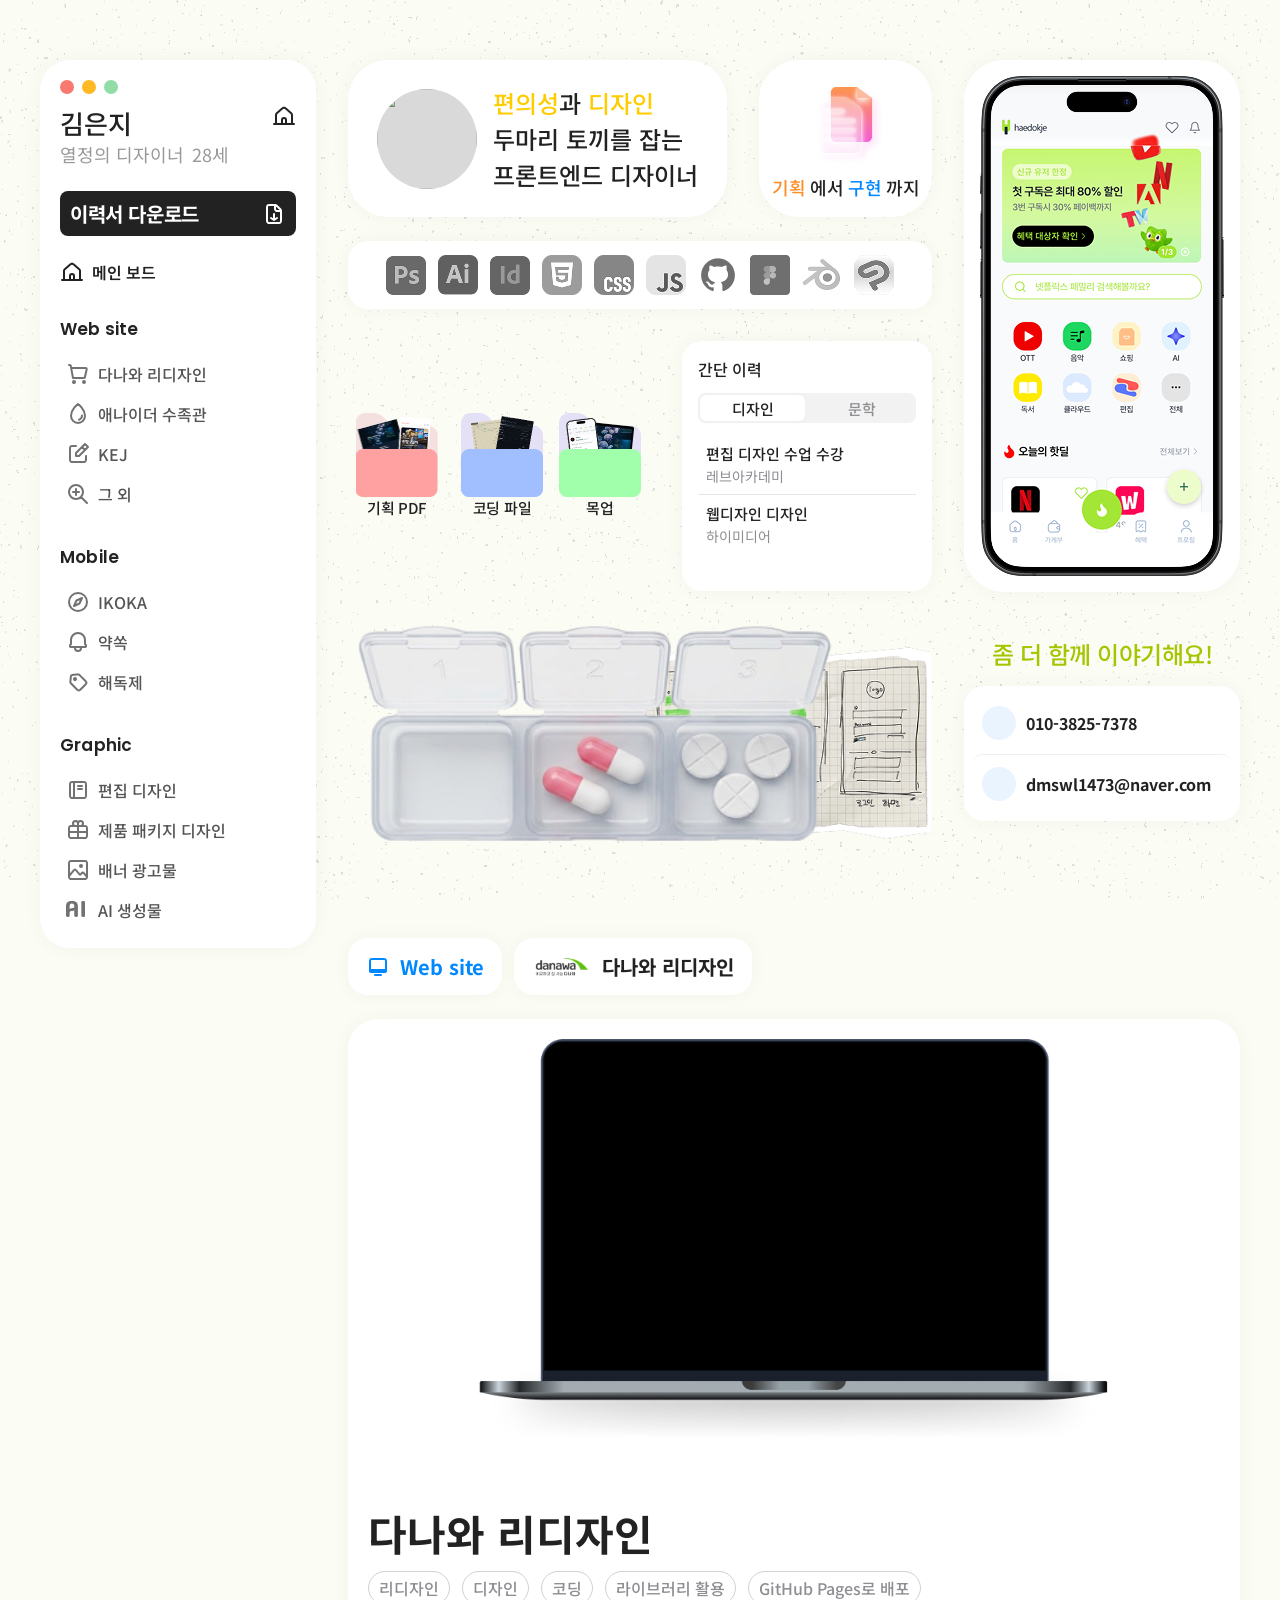
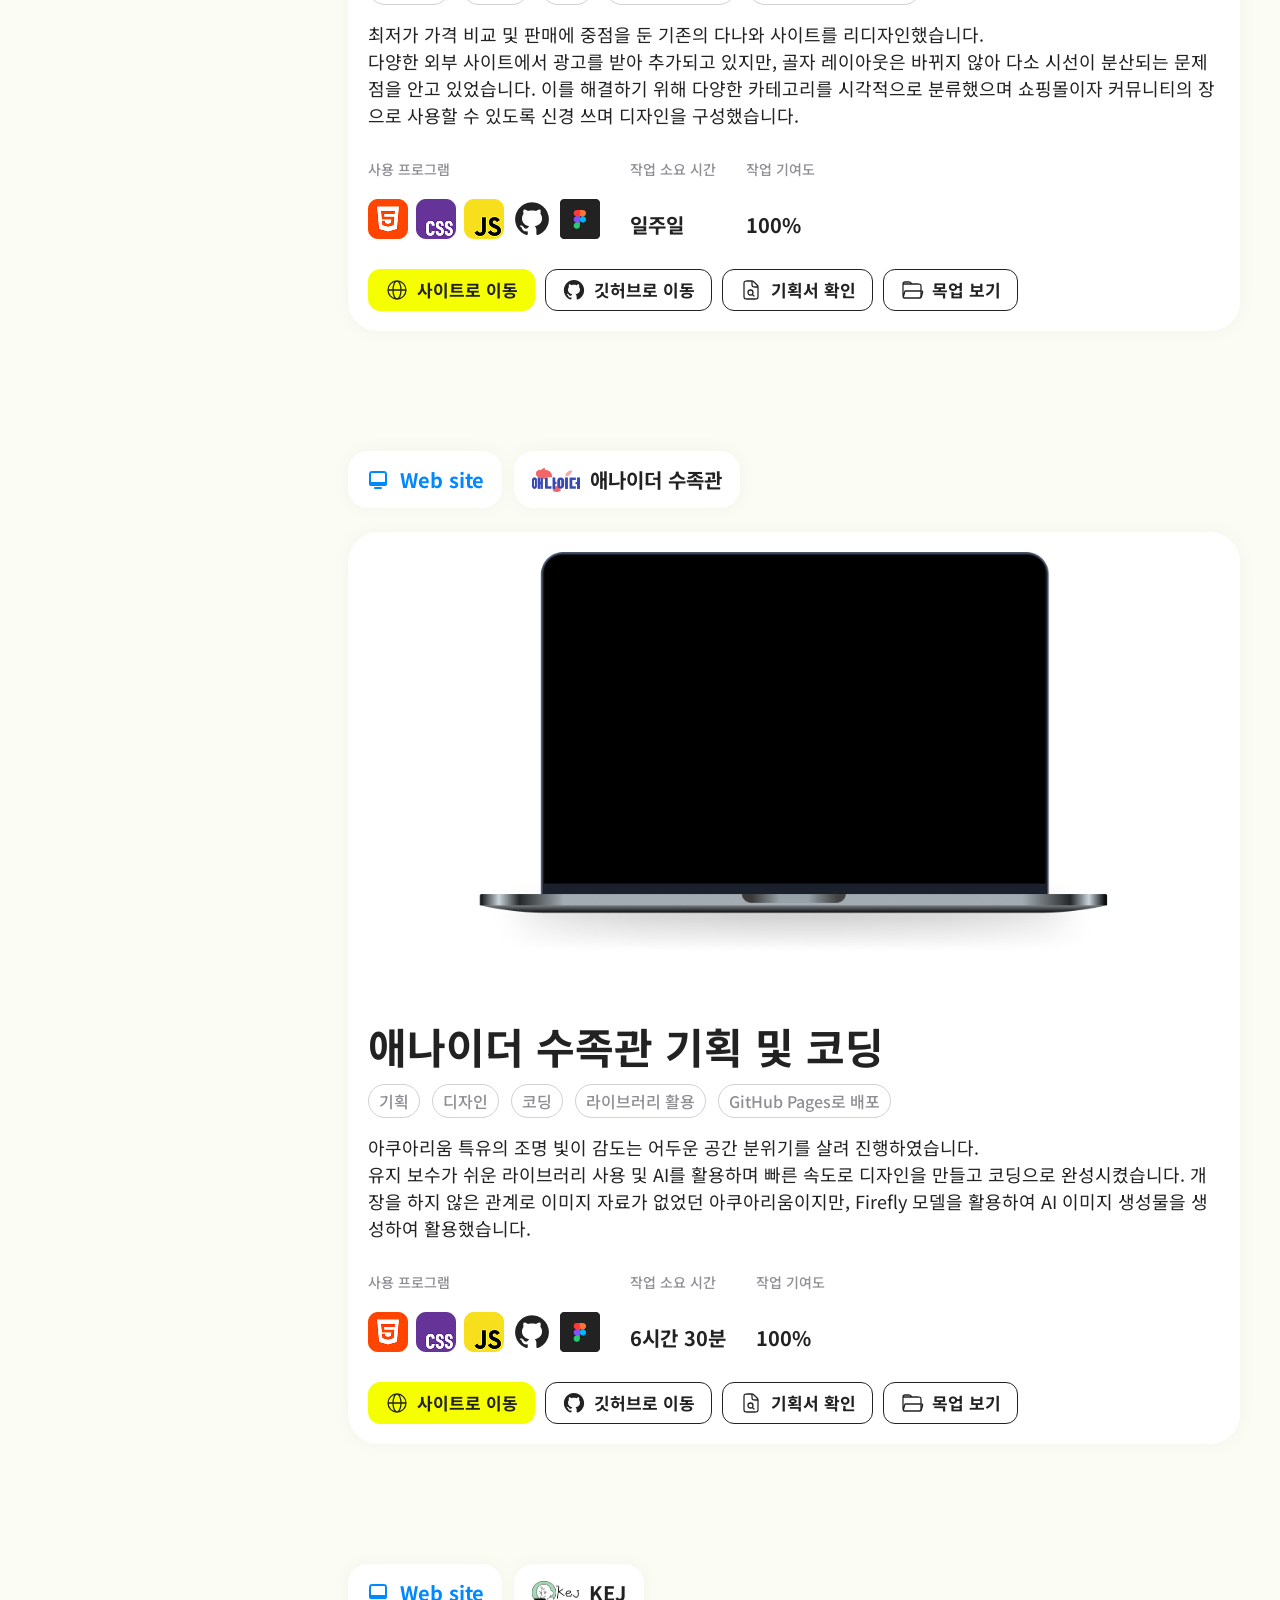
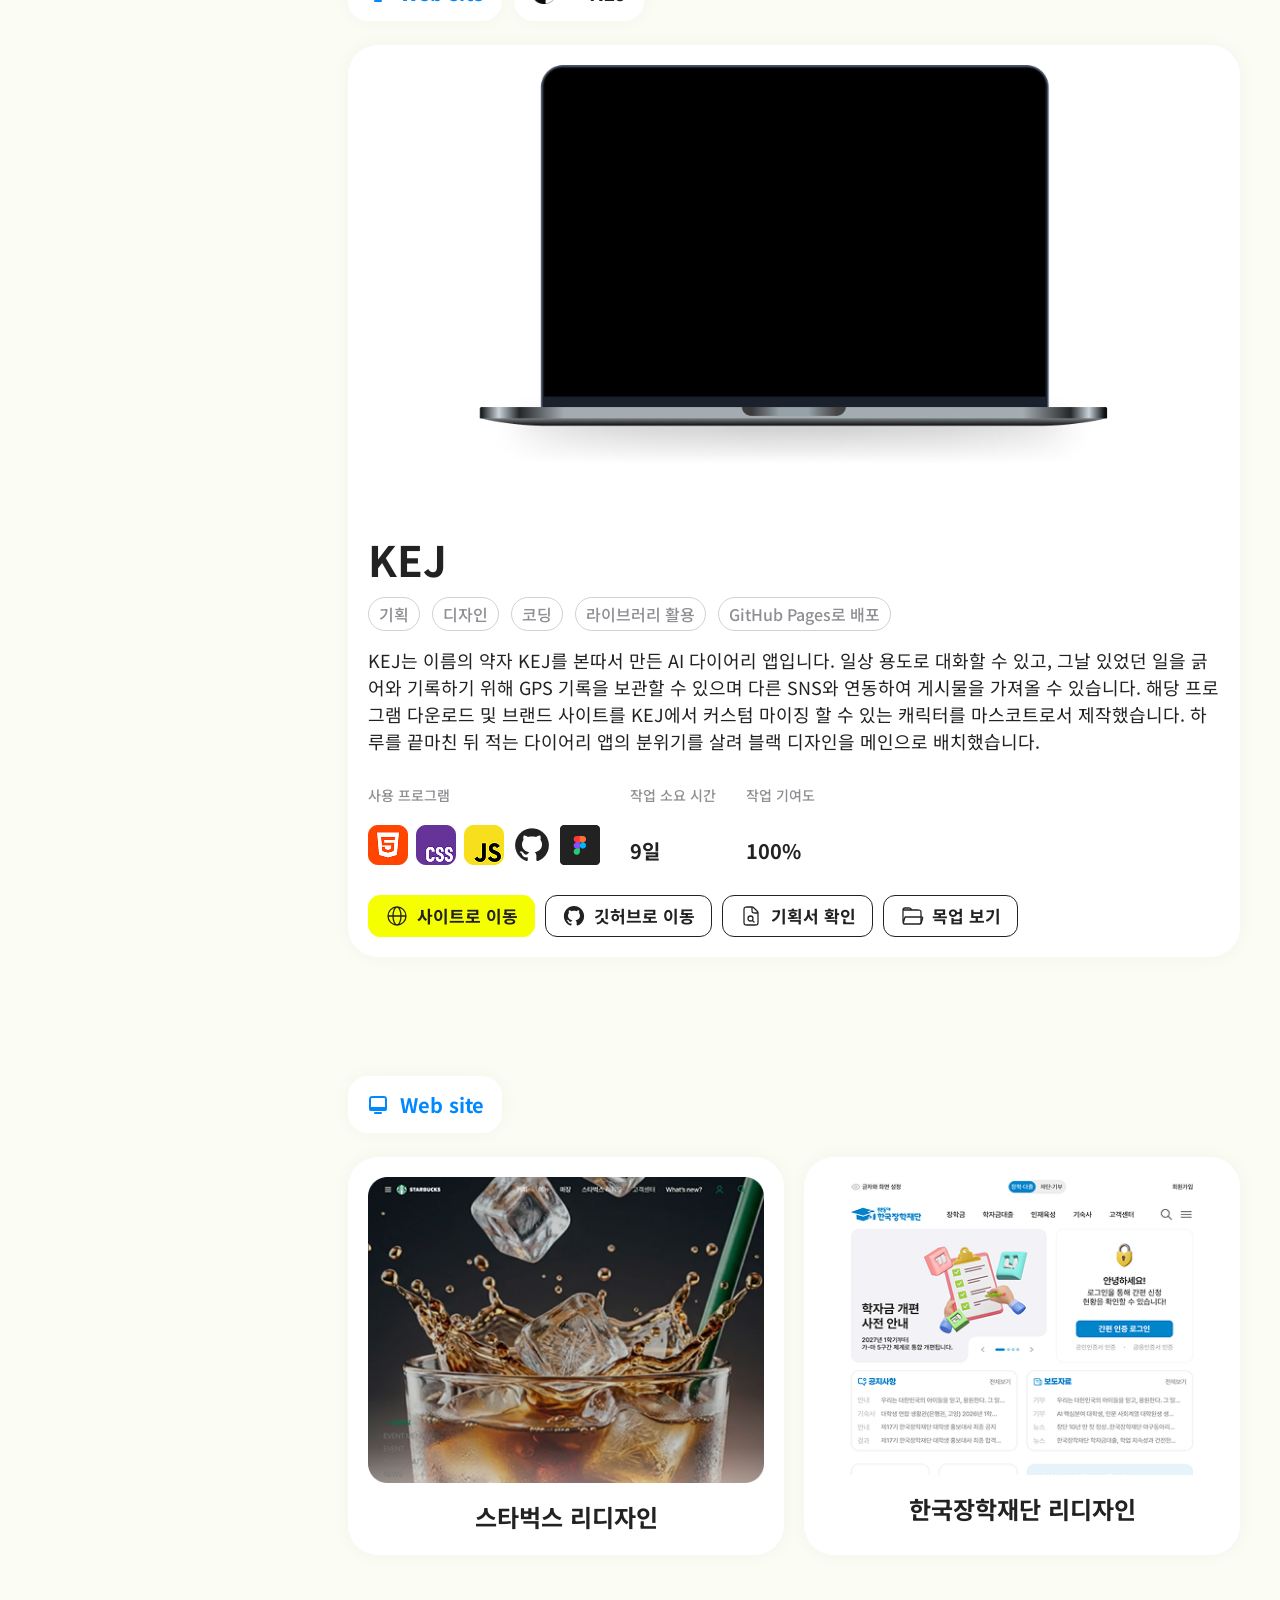
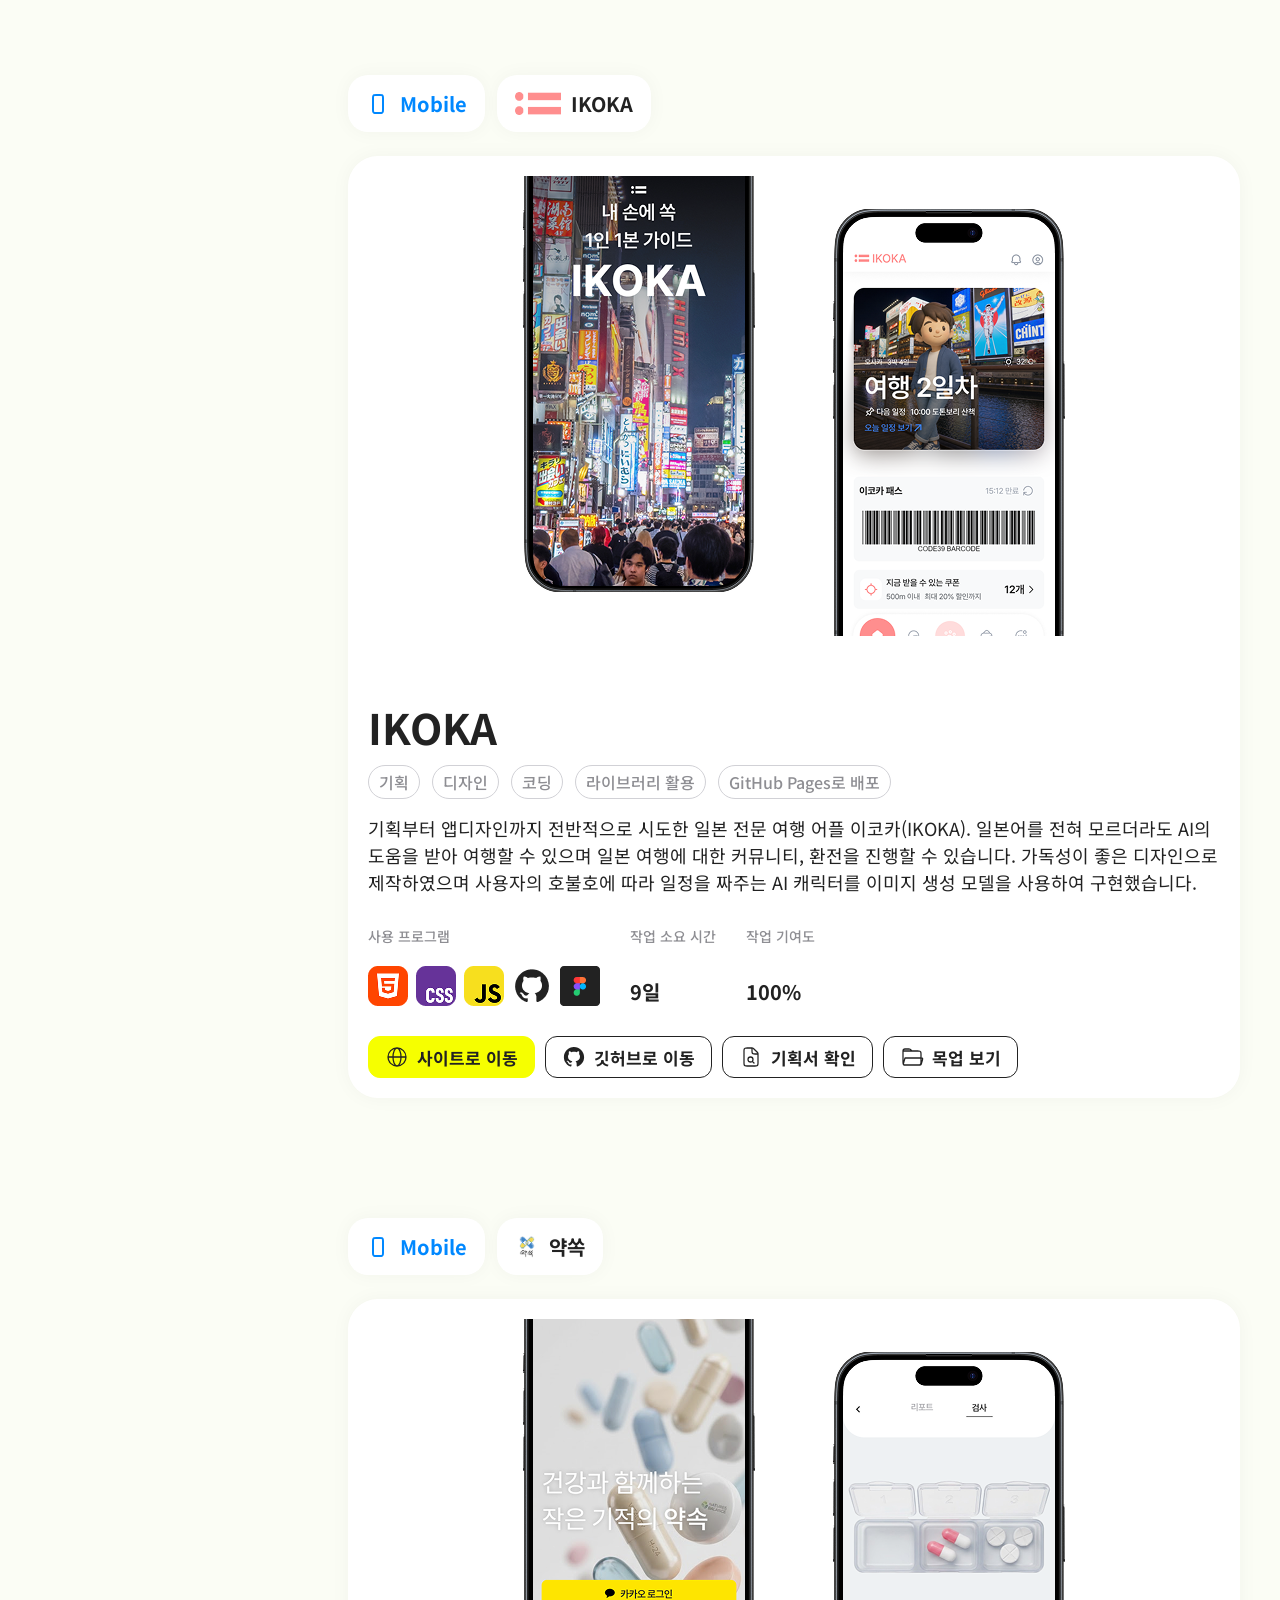
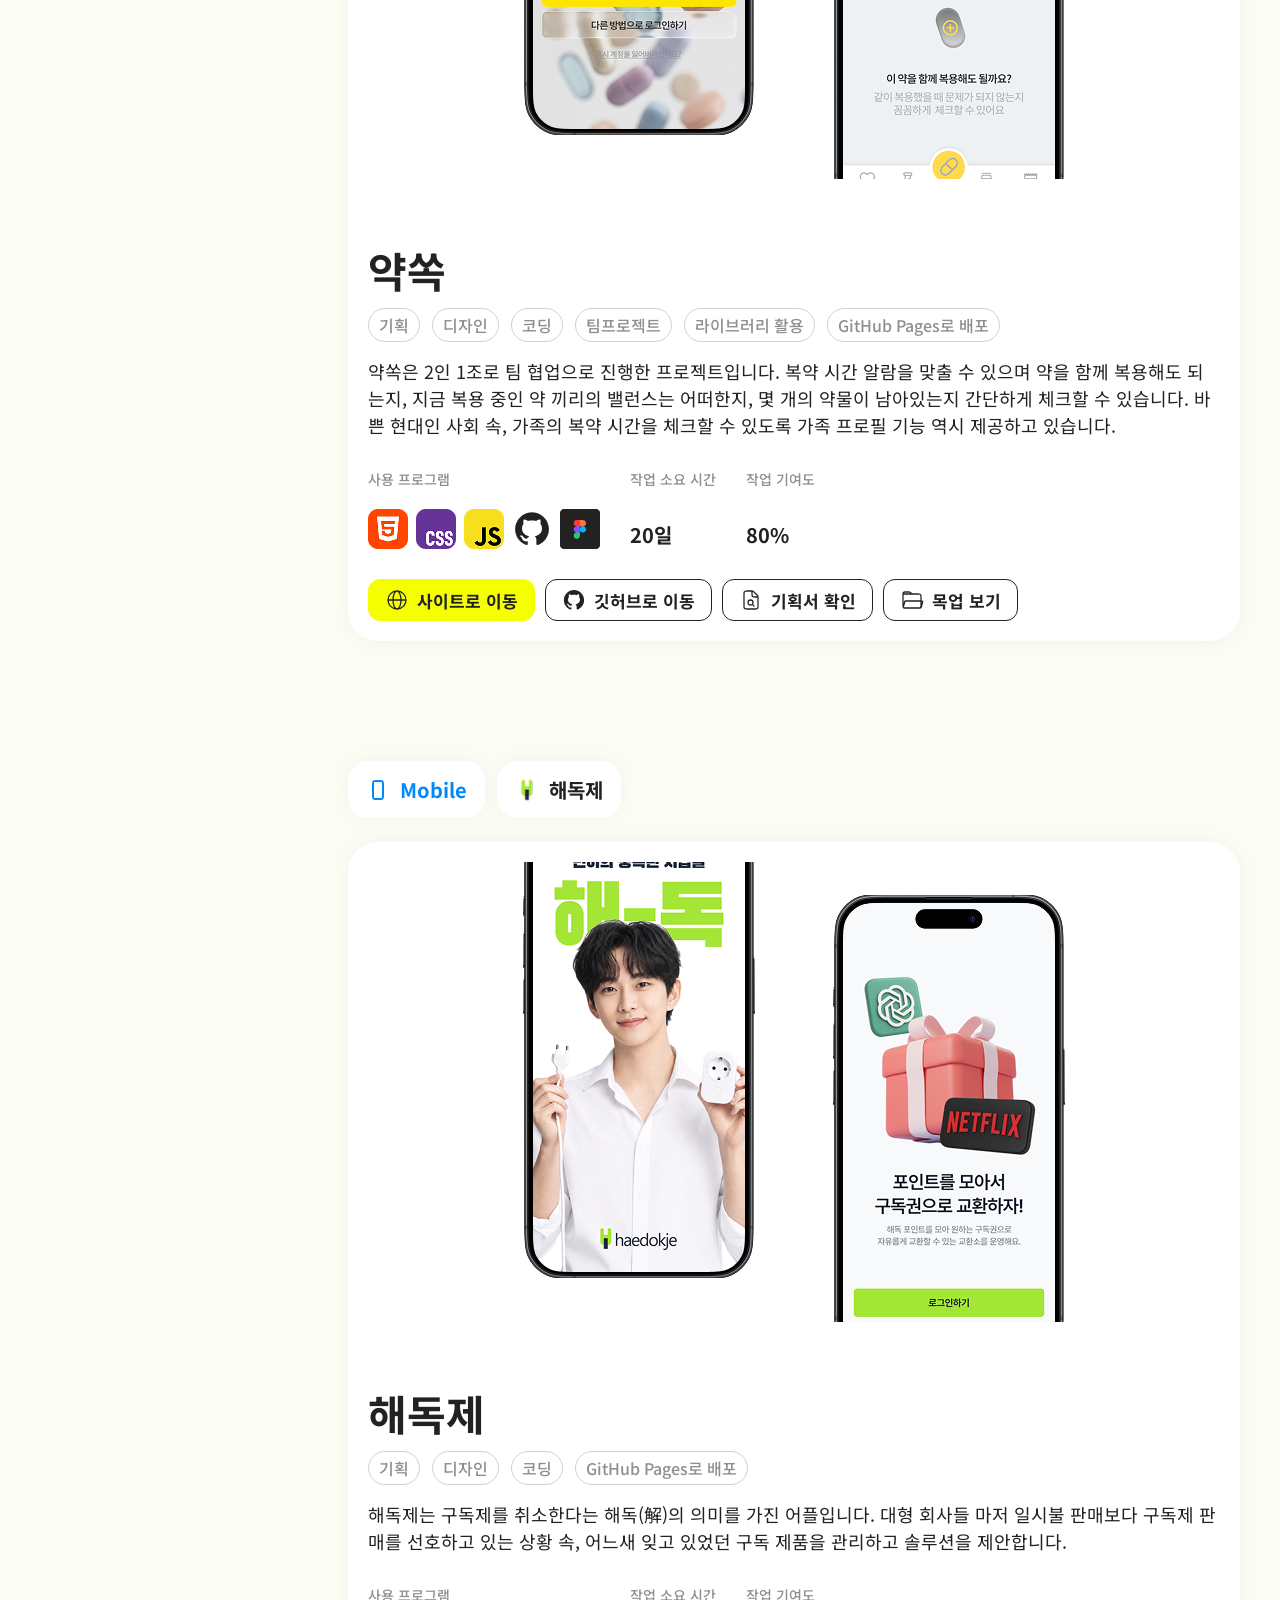
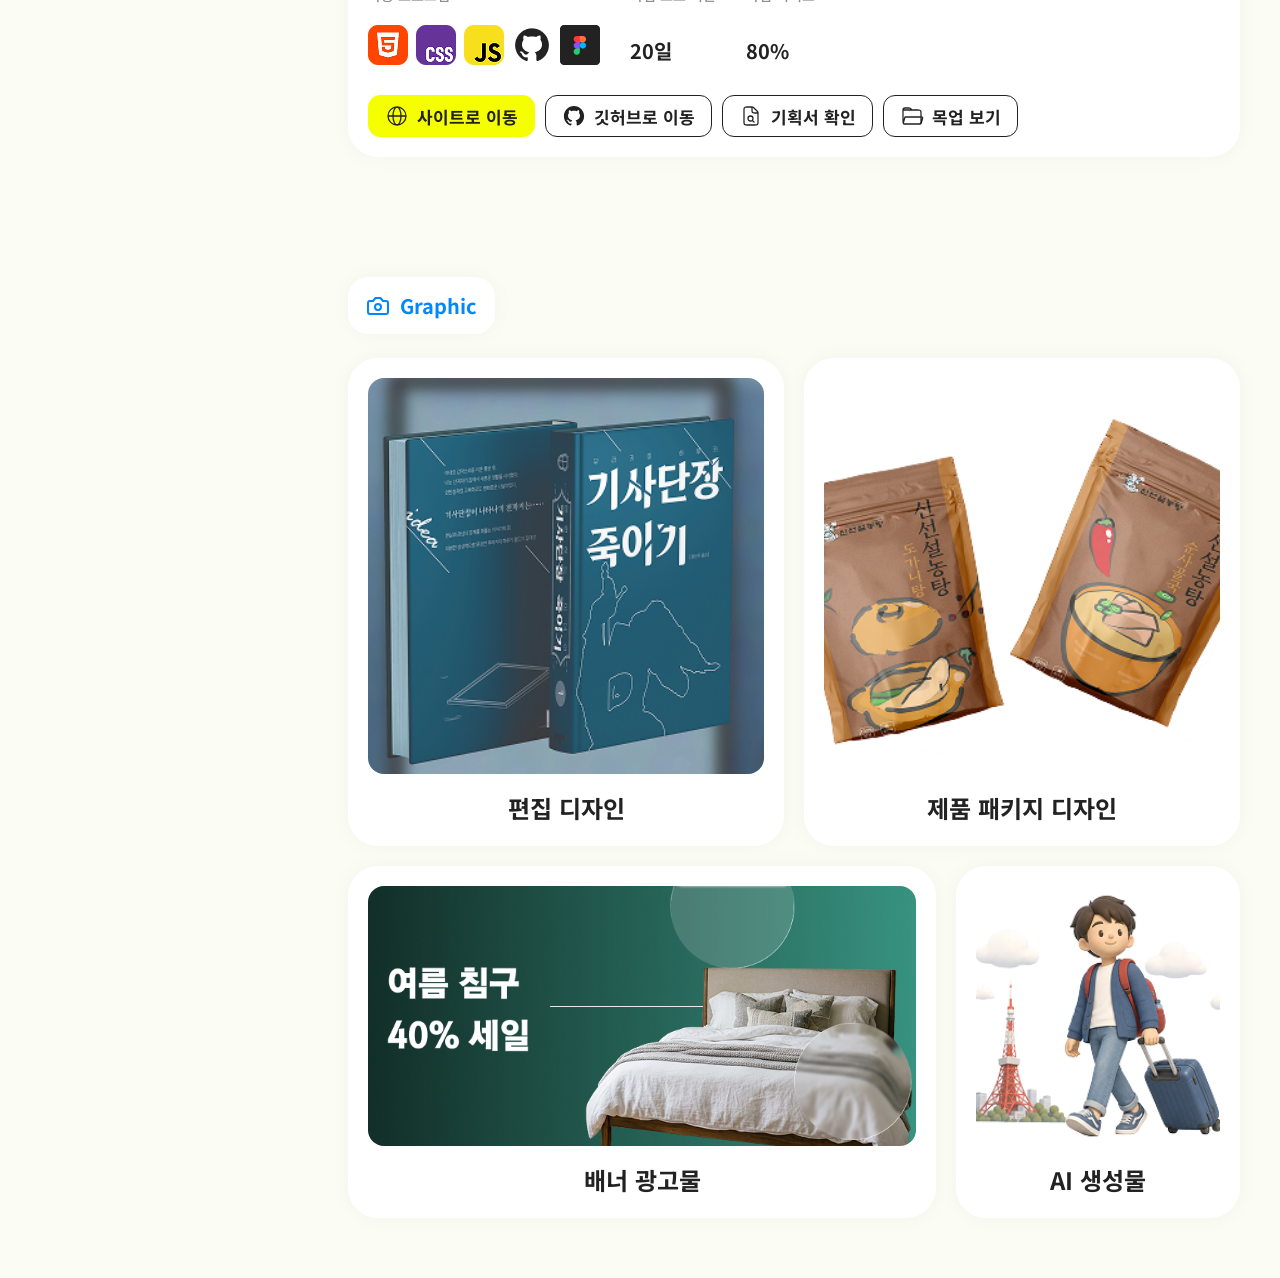
==== commit a825e54c: "Add files via upload" ====
--- a/index.html
+++ b/index.html
@@ -7,7 +7,7 @@
     <link rel="stylesheet" href="css/style.css">
     <link rel="preconnect" href="https://fonts.googleapis.com">
     <link rel="preconnect" href="https://fonts.gstatic.com" crossorigin>
-    <link href="https://fonts.googleapis.com/css2?family=Noto+Sans+KR:wght@400;500;700&display=swap" rel="stylesheet">
+    <link href="https://fonts.googleapis.com/css2?family=Noto+Sans+KR:wght@400;500;700&family=Poppins:wght@500;600;700&display=swap" rel="stylesheet">
 </head>
 
 <body>
@@ -207,7 +207,7 @@
     </header>
     <section class="content">
 
-      <div class="hero">
+      <div class="hero" id="board">
         <div class="hero-left">
 
             <!--첫 번째 그룹: 배너 영역-->
@@ -245,8 +245,10 @@
                     <li><img src="img/icon/blend.png" alt="blend"></li>
                     <li><img src="img/icon/clip.png" alt="clip"></li>
                 </ul>
-                <!--파일 배너-->
-                <div class="file-banner">
+            </div><!-- /.banner-group -->
+
+            <!--파일 배너: 세로 중앙 정렬을 위해 banner-group 밖으로 분리-->
+            <div class="file-banner">
                     <ul>
                         <li class="outfut"><a href="#">
                             <div class="img-box">
@@ -268,8 +270,40 @@
                             <p>목업</p>
                         </a></li>
                     </ul>
-                </div>
-            </div>
+
+                    <!--간단 이력 카드: 토글(디자인/문학)로 이력 전환-->
+                    <div class="history-card">
+                        <div class="history-head">
+                            <h3>간단 이력</h3>
+                            <div class="history-toggle" role="tablist" aria-label="이력 분류">
+                                <button type="button" class="seg active" data-history="design">디자인</button>
+                                <button type="button" class="seg" data-history="literature">문학</button>
+                            </div>
+                        </div>
+
+                        <ul class="history-list" data-panel="design">
+                            <li>
+                                <p class="hl-title">편집 디자인 수업 수강</p>
+                                <p class="hl-sub">레브아카데미</p>
+                            </li>
+                            <li>
+                                <p class="hl-title">웹디자인 디자인</p>
+                                <p class="hl-sub">하이미디어</p>
+                            </li>
+                        </ul>
+
+                        <ul class="history-list" data-panel="literature" hidden>
+                            <li>
+                                <p class="hl-title">2021년 연재</p>
+                                <p class="hl-sub">카카오페이지 연재</p>
+                            </li>
+                            <li>
+                                <p class="hl-title">2025년 연재</p>
+                                <p class="hl-sub">리디북스 연재</p>
+                            </li>
+                        </ul>
+                    </div>
+                </div>
             <!--스케치 이미지 영역-->
             <div class="img-sketch">
                 <div class="main-img-box">
@@ -316,7 +350,7 @@
 
             <!--포스트 스타일 본문-->
             <!--다나와-->
-            <div class="main-work">
+            <div class="main-work" id="work-danawa">
                 <div class="main-danawa-wrap">
                     <div class="top-Category">
                         <div class="class-list"> <!--웹사이트-->
@@ -338,7 +372,7 @@
                         <div class="mokup">
                             <div class="device">
                                 <img src="img/mockup/no-main/mockup.png" alt="목업 이미지">
-                                <iframe src="https://quincys2s2.github.io/DANAWA-re/"></iframe>
+                                <div class="screen"><iframe src="https://quincys2s2.github.io/DANAWA-re/" title="다나와 리디자인 사이트 미리보기"></iframe></div>
                             </div>
                         </div>
                         <div class="post-contents">
@@ -450,7 +484,7 @@
             </div>
 
             <!--수족관-->
-            <div class="main-work">
+            <div class="main-work" id="work-anaider">
                 <div class="main-danawa-wrap">
                     <div class="top-Category">
                         <div class="class-list"> <!--웹사이트-->
@@ -472,7 +506,7 @@
                         <div class="mokup">
                             <div class="device">
                                 <img src="img/mockup/no-main/mockup.png" alt="목업 이미지">
-                                <iframe src="https://quincys2s2.github.io/Anaider-Aquarium/"></iframe>
+                                <div class="screen"><iframe src="https://quincys2s2.github.io/Anaider-Aquarium/" title="애나이더 수족관 사이트 미리보기"></iframe></div>
                             </div>
                         </div>
                         <div class="post-contents">
@@ -583,7 +617,7 @@
             </div>
 
             <!--KEJ-->
-            <div class="main-work">
+            <div class="main-work" id="work-kej">
                 <div class="main-danawa-wrap">
                     <div class="top-Category">
                         <div class="class-list"> <!--웹사이트-->
@@ -605,7 +639,7 @@
                         <div class="mokup">
                             <div class="device">
                                 <img src="img/mockup/no-main/mockup.png" alt="목업 이미지">
-                                <iframe src="https://quincys2s2.github.io/KEJ/KEJ.html"></iframe>
+                                <div class="screen"><iframe src="https://quincys2s2.github.io/KEJ/KEJ.html" title="KEJ 사이트 미리보기"></iframe></div>
                             </div>
                         </div>
                         <div class="post-contents">
@@ -715,7 +749,7 @@
             </div>
 
             <!--서브페이지 관련-->
-            <div class="main-work">
+            <div class="main-work" id="work-sub">
                 <div class="main-danawa-wrap">
                     <div class="top-Category">
                         <div class="class-list"> <!--웹사이트-->
@@ -734,7 +768,7 @@
                         </div> -->
                     </div>
                     <div class="post-grid">
-                        <div class="post-wrap">
+                        <div class="post-wrap" data-modal-open="modal-starbucks">
                             <div class="img-box">
                                 <img src="img/thum/star.png" alt="스타벅스">
                                 <div class="img-overlay">
@@ -771,7 +805,7 @@
 
 
             <!--모바일 시작 - 이코카-->
-            <div class="main-work">
+            <div class="main-work" id="work-ikoka">
                 <div class="main-danawa-wrap">
                     <div class="top-Category">
                         <div class="class-list"> <!--웹사이트-->
@@ -908,7 +942,7 @@
 
             <!--약쏙-->
 
-            <div class="main-work">
+            <div class="main-work" id="work-yacksok">
                 <div class="main-danawa-wrap">
                     <div class="top-Category">
                         <div class="class-list"> <!--웹사이트-->
@@ -1045,7 +1079,7 @@
             </div>
 
             <!--해독제-->
-            <div class="main-work">
+            <div class="main-work" id="work-hedokje">
                 <div class="main-danawa-wrap">
                     <div class="top-Category">
                         <div class="class-list"> <!--웹사이트-->
@@ -1181,7 +1215,7 @@
 
             <!--그래픽 파트-->
             <!--그래픽-->
-            <div class="main-work">
+            <div class="main-work" id="work-graphic">
             <div class="main-danawa-wrap">
                 <div class="top-Category">
                 <div class="class-list">
@@ -1274,6 +1308,72 @@
   <!-- ↑↑↑ 여기까지 ↑↑↑ -->
 
 
+  <!-- =========================================================
+       사이트 팝업 모달 — 스타벅스 리디자인
+       (한국장학재단도 동일 양식으로 복제 예정)
+       ========================================================= -->
+  <div class="site-modal" id="modal-starbucks" hidden role="dialog" aria-modal="true" aria-labelledby="modal-starbucks-title">
+    <div class="site-modal__backdrop" data-close></div>
+
+    <div class="site-modal__card">
+      <!-- 상단 바: 신호등 + 닫기 -->
+      <div class="site-modal__bar">
+        <div class="mac-style-traffic-light">
+          <div></div><div></div><div></div>
+        </div>
+        <button type="button" class="site-modal__close" data-close aria-label="팝업 닫기">
+          <svg xmlns="http://www.w3.org/2000/svg" width="16" height="16" viewBox="0 0 24 24" fill="none">
+            <path d="M6 6L18 18M18 6L6 18" stroke="currentColor" stroke-width="2.2" stroke-linecap="round"/>
+          </svg>
+        </button>
+      </div>
+
+      <!-- 본문: 좌(목업) / 우(설명) -->
+      <div class="site-modal__body">
+        <div class="site-modal__left">
+          <div class="popup-device">
+            <img class="popup-mockup" src="img/Pop-up-Mockup.png" alt="노트북 목업">
+            <div class="popup-screen" data-active="main">
+              <img class="ps-img" data-page="main" src="img/Starbucks/main.png" alt="스타벅스 리디자인 메인 페이지">
+              <img class="ps-img" data-page="sub" src="img/Starbucks/sub.png" alt="스타벅스 리디자인 서브 페이지" hidden>
+            </div>
+          </div>
+
+          <div class="history-toggle popup-toggle" role="tablist" aria-label="페이지 전환">
+            <button type="button" class="seg active" data-page="main">Main</button>
+            <button type="button" class="seg" data-page="sub">Sub</button>
+          </div>
+        </div>
+
+        <div class="site-modal__right">
+          <div class="smr-head">
+            <h2 id="modal-starbucks-title">스타벅스 리디자인</h2>
+            <div class="tag-list">
+              <div class="tag"><p>기획</p></div>
+              <div class="tag"><p>디자인</p></div>
+            </div>
+          </div>
+
+          <div class="smr-desc">
+            <p>더 이상 업데이트 되지 않는 정보로 가득한 메인 화면.</p>
+            <p>광고를 확인할 수 없으며 메뉴 역시 과하게 분할되어, 사용자가 한 눈에 확인하고 진입하기 어려운 문제를 안고 있었습니다.</p>
+            <p>페이지를 재해석하고 새롭게 조립하여 누구나 쉽게 사용할 수 있도록 리디자인했습니다.</p>
+          </div>
+
+          <button type="button" class="btn smr-plan">
+            <span class="icon">
+              <svg xmlns="http://www.w3.org/2000/svg" width="38" height="38" viewBox="0 0 38 38" fill="none">
+                <path d="M23.7489 28.5006L21.1243 25.8761M20.5838 4.75138C20.4325 4.75 20.2624 4.75 20.0681 4.75H12.9835C11.21 4.75 10.3226 4.75 9.64518 5.09515C9.04934 5.39875 8.56525 5.88283 8.26165 6.47868C7.9165 7.15607 7.9165 8.04348 7.9165 9.81698V28.1836C7.9165 29.9571 7.9165 30.8434 8.26165 31.5208C8.56525 32.1167 9.04934 32.6016 9.64518 32.9052C10.3219 33.25 11.2083 33.25 12.9783 33.25L25.0214 33.25C26.7914 33.25 27.6765 33.25 28.3532 32.9052C28.9491 32.6016 29.4348 32.1167 29.7384 31.5208C30.0832 30.8441 30.0832 29.959 30.0832 28.189V14.7657C30.0832 14.5714 30.083 14.4013 30.0816 14.25M20.5838 4.75138C21.0357 4.7555 21.3206 4.77227 21.5936 4.83783C21.9167 4.9154 22.2264 5.04334 22.5098 5.21696C22.8292 5.41273 23.1035 5.68704 23.6509 6.23438L28.5996 11.1831C29.1472 11.7307 29.4195 12.0038 29.6154 12.3234C29.789 12.6067 29.9175 12.9157 29.995 13.2388C30.0606 13.5118 30.0775 13.798 30.0816 14.25M20.5838 4.75138L20.5832 9.18366C20.5832 10.9572 20.5832 11.8436 20.9283 12.521C21.2319 13.1168 21.716 13.6016 22.3118 13.9052C22.9886 14.25 23.8749 14.25 25.645 14.25H30.0816M18.2082 26.9167C16.022 26.9167 14.2498 25.1445 14.2498 22.9583C14.2498 20.7722 16.022 19 18.2082 19C20.3943 19 22.1665 20.7722 22.1665 22.9583C22.1665 25.1445 20.3943 26.9167 18.2082 26.9167Z" stroke="#222222" stroke-width="2" stroke-linecap="round" stroke-linejoin="round"/>
+              </svg>
+            </span>
+            <span>기획서 확인</span>
+          </button>
+        </div>
+      </div>
+    </div>
+  </div>
+
+
     <script src="js/script.js"></script>
 
 </body>
--- a/css/style.css
+++ b/css/style.css
@@ -57,6 +57,7 @@
     width: 100%;
     min-height: 100%;
     background: #FBFDF5; /* 안전망은 html로 올림 */
+    scroll-behavior: smooth;   /* nav 클릭 시 부드럽게 스크롤 */
 }
 
 body {
@@ -154,6 +155,9 @@
     width: 584px;
     flex-shrink: 0;
     min-width: 0;
+    /* 좌측 컬럼을 우측(폰+명함) 높이만큼 늘림
+       → 아래 .img-sketch의 margin-top:auto가 바닥으로 밀려날 공간을 만듦 */
+    align-self: stretch;
 }
 
 /* 포스트 묶음: 콘텐츠 폭 전체(≈892)를 차지하며 세로로 쌓임 */
@@ -393,16 +397,24 @@
     line-height: normal;
 }
 
-/* 상위 카테고리(2번째 이후) 강조색 */
+/* 상위 카테고리(Web site/Mobile/Graphic):
+   형광펜(노란 배경) 제거 → 사이트 이동 버튼의 노란색과 충돌 해소.
+   대신 Poppins 타이틀 폰트로 가볍게 차별화 (구글 타이틀 무드) */
 nav > ul > li:nth-child(n+2) > span > a {
     display: inline-block;
-    padding: 4px 12px;
-    border-radius: 8px;
-    background: #F8FF43;
+    padding: 2px 0;
+    font-family: "Poppins", "Noto Sans KR", sans-serif;
     color: #222 !important;
-    font-size: 16px !important;
-    font-weight: 700 !important;
-    letter-spacing: -0.01em;
+    font-size: 17px !important;
+    font-weight: 600 !important;
+    letter-spacing: 0.01em;
+    transition: color .2s ease, letter-spacing .2s ease;
+}
+
+/* 호버 시 카테고리 아이콘색(파랑)과 맞춰 살짝 강조 */
+nav > ul > li:nth-child(n+2) > span > a:hover {
+    color: #0088FF !important;
+    letter-spacing: 0.03em;
 }
 
 /* 메인 보드: 최상위 메뉴라 또렷하게 */
@@ -561,11 +573,17 @@
     width: 100%;
     height: 100%;
     object-fit: contain;
-    transition: transform 0.2s ease;
-}
-
+    /* 평소엔 회색조 + 살짝 흐리게 → 정보 과잉 완화 */
+    filter: grayscale(1);
+    opacity: 0.65;
+    transition: transform 0.2s ease, filter 0.2s ease, opacity 0.2s ease;
+}
+
+/* 호버한 아이콘만 원래 색으로 살아남 */
 .use-app-banner li:hover img {
     transform: scale(1.15);     /* 아이콘 호버 시 살짝 확대 */
+    filter: grayscale(0);
+    opacity: 1;
 }
 
 /* --- 파일(폴더) 배너 --- */
@@ -576,21 +594,24 @@
     justify-content: space-between;
     align-items: center;
     gap: 20px;
-}
-
-.file-banner ul {
+    /* 남는 세로 여백을 폴더 위/아래로 균등 분배 → 폴더가 구간 정중앙에 옴.
+       (.img-sketch의 margin-top:auto와 한 쌍 → free space를 정확히 반씩 나눔) */
+    margin-top: auto;
+}
+
+.file-banner > ul {
     display: flex;
     flex-direction: row;
     justify-content: center;
     align-items: flex-end;     /* 폴더가 '바닥에 선' 느낌 — 까딱 회전과 잘 맞음 */
-    gap: 20px;
-}
-
-.file-banner ul li {
-    display: flex;
-    flex-direction: column;
-    align-items: center;
-    gap: 14px;
+    gap: 16px;                 /* 우측 이력 카드 자리 확보를 위해 살짝 좁힘 */
+}
+
+.file-banner > ul li {
+    display: flex;
+    flex-direction: column;
+    align-items: center;
+    gap: 8px;
 
     /* 폴더 까딱 효과:
        회전축을 아래(bottom)에 둬서 '발끝은 붙고 몸통이 기우는' 경첩 느낌 */
@@ -598,31 +619,31 @@
     transition: transform 0.3s ease;
 }
 
-.file-banner ul li:hover {
-    transform: translateY(-4px) rotate(-4deg);   /* 살짝 들리며 옆으로 까딱 */
-}
-
-/* 첫 번째 아이템은 193px, 나머지는 164px */
-.file-banner ul li:first-child      { width: 193px; }
-.file-banner ul li:not(:first-child){ width: 164px; }
-
-.file-banner ul li .img-box {
-    width: 164px;
-    height: 167px;
+.file-banner > ul li:hover {
+    transform: translateY(-3px) rotate(-3deg);   /* 살짝 들리며 옆으로 까딱 */
+}
+
+/* 이미지 50% 축소 (164→82). 첫 번째만 살짝 넓게 */
+.file-banner > ul li:first-child      { width: 97px; }
+.file-banner > ul li:not(:first-child){ width: 82px; }
+
+.file-banner > ul li .img-box {
+    width: 82px;
+    height: 84px;
     position: relative;
     overflow: hidden;
 }
 
-.file-banner ul li .img-box img {
+.file-banner > ul li .img-box img {
     width: 100%;
     height: 100%;
     object-fit: cover;
 }
 
-.file-banner ul li p {
+.file-banner > ul li p {
     color: #222222;
     font-family: "Noto Sans KR";
-    font-size: 24px;
+    font-size: 15px;           /* 폴더 라벨도 함께 축소 (24→15) */
     font-weight: 500;
     letter-spacing: -0.02em;
     text-align: center;
@@ -631,6 +652,151 @@
 
 
 /* =========================================================================
+   간단 이력 카드 — 폴더 우측 빈 공간을 채움.
+   토글(디자인 / 문학)에 따라 이력 리스트가 전환됨. (피그마 187:1079 / 187:1094)
+   ========================================================================= */
+.history-card {
+    display: flex;
+    flex-direction: column;
+    gap: 12px;
+    width: 250px;
+    height: 250px;          /* 고정 높이 → 항목이 넘치면 리스트가 안에서 스크롤 */
+    flex-shrink: 0;
+    padding: 16px;
+    background: #FFF;
+    border-radius: 20px;
+    box-shadow: var(--shadow-card);
+}
+
+.history-head {
+    display: flex;
+    flex-direction: column;
+    align-items: stretch;   /* 토글이 카드 폭을 꽉 채우도록 */
+    gap: 12px;
+    flex-shrink: 0;
+}
+
+.history-head h3 {
+    width: 100%;
+    color: #222;
+    font-family: "Noto Sans KR";
+    font-size: 16px;
+    font-weight: 500;
+    line-height: normal;
+}
+
+/* --- 세그먼트 토글 --- */
+.history-toggle {
+    display: flex;
+    align-items: center;
+    width: 100%;            /* 좁은 영역 전체를 채우는 흔한 토글 형태 */
+    background: #F2F2F2;
+    border-radius: 8px;
+}
+
+.history-toggle .seg {
+    flex: 1 1 0;
+    height: 30px;
+    display: flex;
+    align-items: center;
+    justify-content: center;
+    border: 2px solid transparent;   /* active와 크기 통일 → 클릭 시 깜빡임/이동 방지 */
+    border-radius: 8px;
+    background: transparent;
+    font-family: "Noto Sans KR", sans-serif;
+    font-size: 15px;
+    font-weight: 500;
+    color: #8E8E93;
+    cursor: pointer;
+    transition: color .2s ease, background-color .2s ease, border-color .2s ease;
+}
+
+.history-toggle .seg.active {
+    background: #FFF;
+    border-color: #F1F1F1;
+    color: #222;
+}
+
+/* 호버: 애플식으로 아주 옅은 회색만 (과한 효과 X) */
+.history-toggle .seg:hover {
+    background: rgba(120, 120, 128, 0.08);
+}
+.history-toggle .seg.active:hover {
+    background: #F7F7F7;
+}
+
+/* --- 이력 리스트 (고정 높이 카드 안에서 세로 스크롤) --- */
+.history-list {
+    display: flex;
+    flex-direction: column;
+    width: 100%;
+    flex: 1 1 0;
+    min-height: 0;          /* flex 자식이 줄어들어 스크롤이 생기게 */
+    overflow-y: auto;
+    overscroll-behavior: contain;
+    word-break: keep-all;   /* 한글이 음절 중간이 아닌 어절 단위로 줄바꿈 */
+    scrollbar-width: thin;                       /* Firefox */
+    scrollbar-color: #D1D1D6 transparent;
+}
+
+/* 얇고 깔끔한 스크롤바 (WebKit) */
+.history-list::-webkit-scrollbar { width: 6px; }
+.history-list::-webkit-scrollbar-thumb {
+    background: #D1D1D6;
+    border-radius: 3px;
+}
+.history-list::-webkit-scrollbar-track { background: transparent; }
+
+.history-list[hidden] { display: none; }
+
+.history-list > li {
+    display: flex;
+    flex-direction: column;
+    align-items: flex-start;   /* 본문 왼쪽 정렬 (가운데정렬 X) */
+    gap: 2px;
+    padding: 8px;
+    border-radius: 8px;
+    transition: background-color .15s ease;
+}
+
+/* 애플식 글 목록: 행 hover 시 아주 옅은 회색만 */
+.history-list > li:hover {
+    background: rgba(120, 120, 128, 0.08);
+}
+
+/* 항목 사이 구분선 */
+.history-list > li:not(:last-child) {
+    border-bottom: 1px solid var(--line);
+}
+
+/* 구분선과 맞닿는 모서리는 각지게(radius 0), 선 없는 변만 둥글게.
+   → 위에 선 있으면(첫 항목 아님) 상단 0, 아래 선 있으면(마지막 아님) 하단 0.
+   항목이 몇 개든 첫/중간/마지막 모두 자동으로 올바르게 처리됨. */
+.history-list > li:not(:first-child) {
+    border-top-left-radius: 0;
+    border-top-right-radius: 0;
+}
+.history-list > li:not(:last-child) {
+    border-bottom-left-radius: 0;
+    border-bottom-right-radius: 0;
+}
+
+.history-list .hl-title {
+    color: #222;
+    font-size: 15px;
+    font-weight: 500;
+    line-height: normal;
+}
+
+.history-list .hl-sub {
+    color: var(--muted);
+    font-size: 14px;
+    font-weight: 400;
+    line-height: normal;
+}
+
+
+/* =========================================================================
    4. 스케치 이미지 영역
    ========================================================================= */
 
@@ -638,6 +804,9 @@
     width: 583px;
     height: 235px;
     position: relative;
+    /* 스케치+약통 묶음을 좌측 컬럼 맨 아래로 밀어
+       우측 명함(SNS 카드) 하단과 세로 높이를 맞춤 */
+    margin-top: auto;
 }
 
 .img-sketch .main-img-box {
@@ -866,6 +1035,9 @@
 .main-work + .main-work { margin-top: var(--gap-post); }
 .main-work:first-of-type { margin-top: var(--gap-post-first); }
 
+/* nav 클릭으로 스크롤 도착 시 상단에 약간의 여백 확보 */
+.main-work, .hero { scroll-margin-top: 40px; }
+
 .main-danawa-wrap {
     display: flex;
     width: 100%;
@@ -1017,14 +1189,31 @@
     height: auto;       /* 비율 자동 유지 */
 }
 
-.device iframe {
+/* 노트북 화면 영역 — 목업 이미지의 스크린 위치에 정확히 겹침 */
+.device .screen {
     position: absolute;
     top: 2.8%;
     left: 12.1%;
     width: 75.8%;
     height: 76.7%;
-    border: 0;          /* 외곽선 제거 */
+    overflow: hidden;   /* 확대된 iframe이 화면 밖으로 넘치는 것 잘라냄 */
     border-radius: 12px;
+}
+
+/* iframe을 데스크탑 가상 뷰포트(≈1400px)로 키운 뒤 화면 영역에 맞춰 축소.
+   → 사이트가 모바일이 아닌 '데스크탑 레이아웃'으로 렌더링됨.
+   width/height를 (100% / scale)로 잡고 같은 scale로 줄이므로,
+   목업이 반응형으로 줄어도 화면 영역을 항상 꽉 채움. */
+.device .screen iframe {
+    --screen-scale: 0.34;   /* 화면폭 ≈480px ÷ 0.34 ≈ 1410px (데스크탑 뷰) */
+    position: absolute;
+    top: 0;
+    left: 0;
+    width: calc(100% / var(--screen-scale));
+    height: calc(100% / var(--screen-scale));
+    border: 0;              /* 외곽선 제거 */
+    transform: scale(var(--screen-scale));
+    transform-origin: top left;
 }
 
 .post-contents {
@@ -1347,3 +1536,195 @@
 }
 
 
+/* =========================================================================
+   사이트 팝업 모달 — 노트북 목업 + 스크롤되는 사이트 이미지 (Apple 무드)
+   ========================================================================= */
+
+/* 클릭으로 팝업 여는 카드에 포인터 표시 */
+.post-wrap[data-modal-open] { cursor: pointer; }
+
+.site-modal {
+    position: fixed;
+    inset: 0;
+    z-index: 1000;
+    display: flex;
+    align-items: center;
+    justify-content: center;
+    padding: 40px 20px;
+}
+.site-modal[hidden] { display: none; }
+
+/* 배경: 어둡게 + 유리 블러 (아이폰 느낌) */
+.site-modal__backdrop {
+    position: absolute;
+    inset: 0;
+    background: rgba(0, 0, 0, 0.45);
+    backdrop-filter: blur(8px);
+    -webkit-backdrop-filter: blur(8px);
+    animation: modalFade .25s ease both;
+}
+
+.site-modal__card {
+    position: relative;
+    z-index: 1;
+    width: min(1180px, 100%);
+    max-height: 100%;
+    display: flex;
+    flex-direction: column;
+    background: #FFF;
+    border-radius: 20px;
+    box-shadow: 0 24px 70px rgba(0, 0, 0, 0.35);
+    overflow: hidden;
+    animation: modalPop .3s cubic-bezier(.2, .8, .25, 1) both;
+}
+
+@keyframes modalFade { from { opacity: 0; } to { opacity: 1; } }
+@keyframes modalPop {
+    from { opacity: 0; transform: translateY(14px) scale(.98); }
+    to   { opacity: 1; transform: none; }
+}
+
+/* --- 상단 바 --- */
+.site-modal__bar {
+    display: flex;
+    align-items: center;
+    justify-content: space-between;
+    padding: 20px;
+    flex-shrink: 0;
+}
+
+.site-modal__close {
+    width: 38px;
+    height: 38px;
+    display: flex;
+    align-items: center;
+    justify-content: center;
+    border: 0;
+    border-radius: 99px;
+    background: #141414;
+    color: #FFF;
+    cursor: pointer;
+    transition: background-color .2s ease, transform .12s ease;
+}
+.site-modal__close:hover  { background: #333; }
+.site-modal__close:active { transform: scale(.92); }
+
+/* --- 본문 --- */
+.site-modal__body {
+    display: flex;
+    flex-wrap: wrap;                /* 좁은 화면에서 우측 컬럼이 아래로 */
+    align-items: flex-start;
+    justify-content: center;
+    gap: 30px;
+    padding: 0 20px 28px;
+    overflow-y: auto;
+}
+
+.site-modal__left {
+    display: flex;
+    flex-direction: column;
+    align-items: center;
+    gap: 24px;
+    flex-shrink: 0;
+}
+
+/* --- 노트북 목업 + 화면 --- */
+.popup-device {
+    position: relative;
+    width: 725px;                  /* 검은 화면 폭 ≈ 569px가 되도록 */
+    max-width: 100%;
+}
+
+.popup-mockup {
+    display: block;
+    width: 100%;
+    height: auto;
+    position: relative;
+    z-index: 1;
+    pointer-events: none;          /* 클릭/호버는 화면(screen)이 받도록 */
+}
+
+/* 목업 검은 화면 영역에 정확히 겹침 (758×480 기준 측정값) */
+.popup-screen {
+    position: absolute;
+    left: 10.82%;
+    top: 0.83%;
+    width: 78.5%;
+    height: 82.13%;
+    z-index: 2;
+    overflow: hidden;
+    border-radius: 20px 20px 0 0;
+    background: #000;
+}
+
+.popup-screen .ps-img {
+    position: absolute;
+    top: 0;
+    left: 0;
+    width: 100%;
+    height: auto;
+    display: block;
+    transform: translateY(0);
+    transition: transform .8s ease-out;   /* 기본 + 떠났을 때 되감기 */
+}
+.popup-screen .ps-img[hidden] { display: none; }
+
+/* 열렸을 때: 천천히 끝까지 내려감.
+   translateY(-100%)는 '각 이미지 자기 높이'만큼 → +화면높이(win-h)로 바닥 정렬.
+   → main/sub 높이가 달라도 항상 정확히 맨 아래까지 보여줌 */
+.popup-screen.auto .ps-img {
+    transform: translateY(calc(-100% + var(--win-h, 405px)));
+    transition: transform 12s linear;
+}
+/* hover: 빠르게 내려감 */
+.popup-screen.fast .ps-img {
+    transform: translateY(calc(-100% + var(--win-h, 405px)));
+    transition: transform 3s ease-in;
+}
+/* 전환/리셋 순간 애니메이션 끄기 (맨 위로 즉시 점프용) */
+.popup-screen.no-anim .ps-img { transition: none !important; }
+
+/* Main/Sub 토글: 이력 토글 스타일 재사용 + 폭만 고정 */
+.popup-toggle { width: 178px; }
+
+/* --- 우측 설명 컬럼 --- */
+.site-modal__right {
+    display: flex;
+    flex-direction: column;
+    gap: 30px;
+    width: 330px;
+    flex-shrink: 0;
+}
+
+.smr-head {
+    display: flex;
+    flex-direction: column;
+    gap: 16px;
+}
+
+.smr-head h2 {
+    color: #222;
+    font-size: 28px;
+    font-weight: 500;
+    line-height: normal;
+}
+
+.smr-desc p {
+    color: #222;
+    font-size: 16px;
+    font-weight: 400;
+    line-height: 1.6;
+    letter-spacing: -0.01em;
+    word-break: keep-all;
+}
+.smr-desc p + p { margin-top: 12px; }
+
+.smr-plan { align-self: flex-start; }
+
+
+/* 좁은 화면: 목업이 줄어들면 화면 높이도 함께 줄어드므로 win-h는 JS가 갱신 */
+@media (max-width: 820px) {
+    .site-modal__right { width: 100%; max-width: 569px; }
+}
+
+
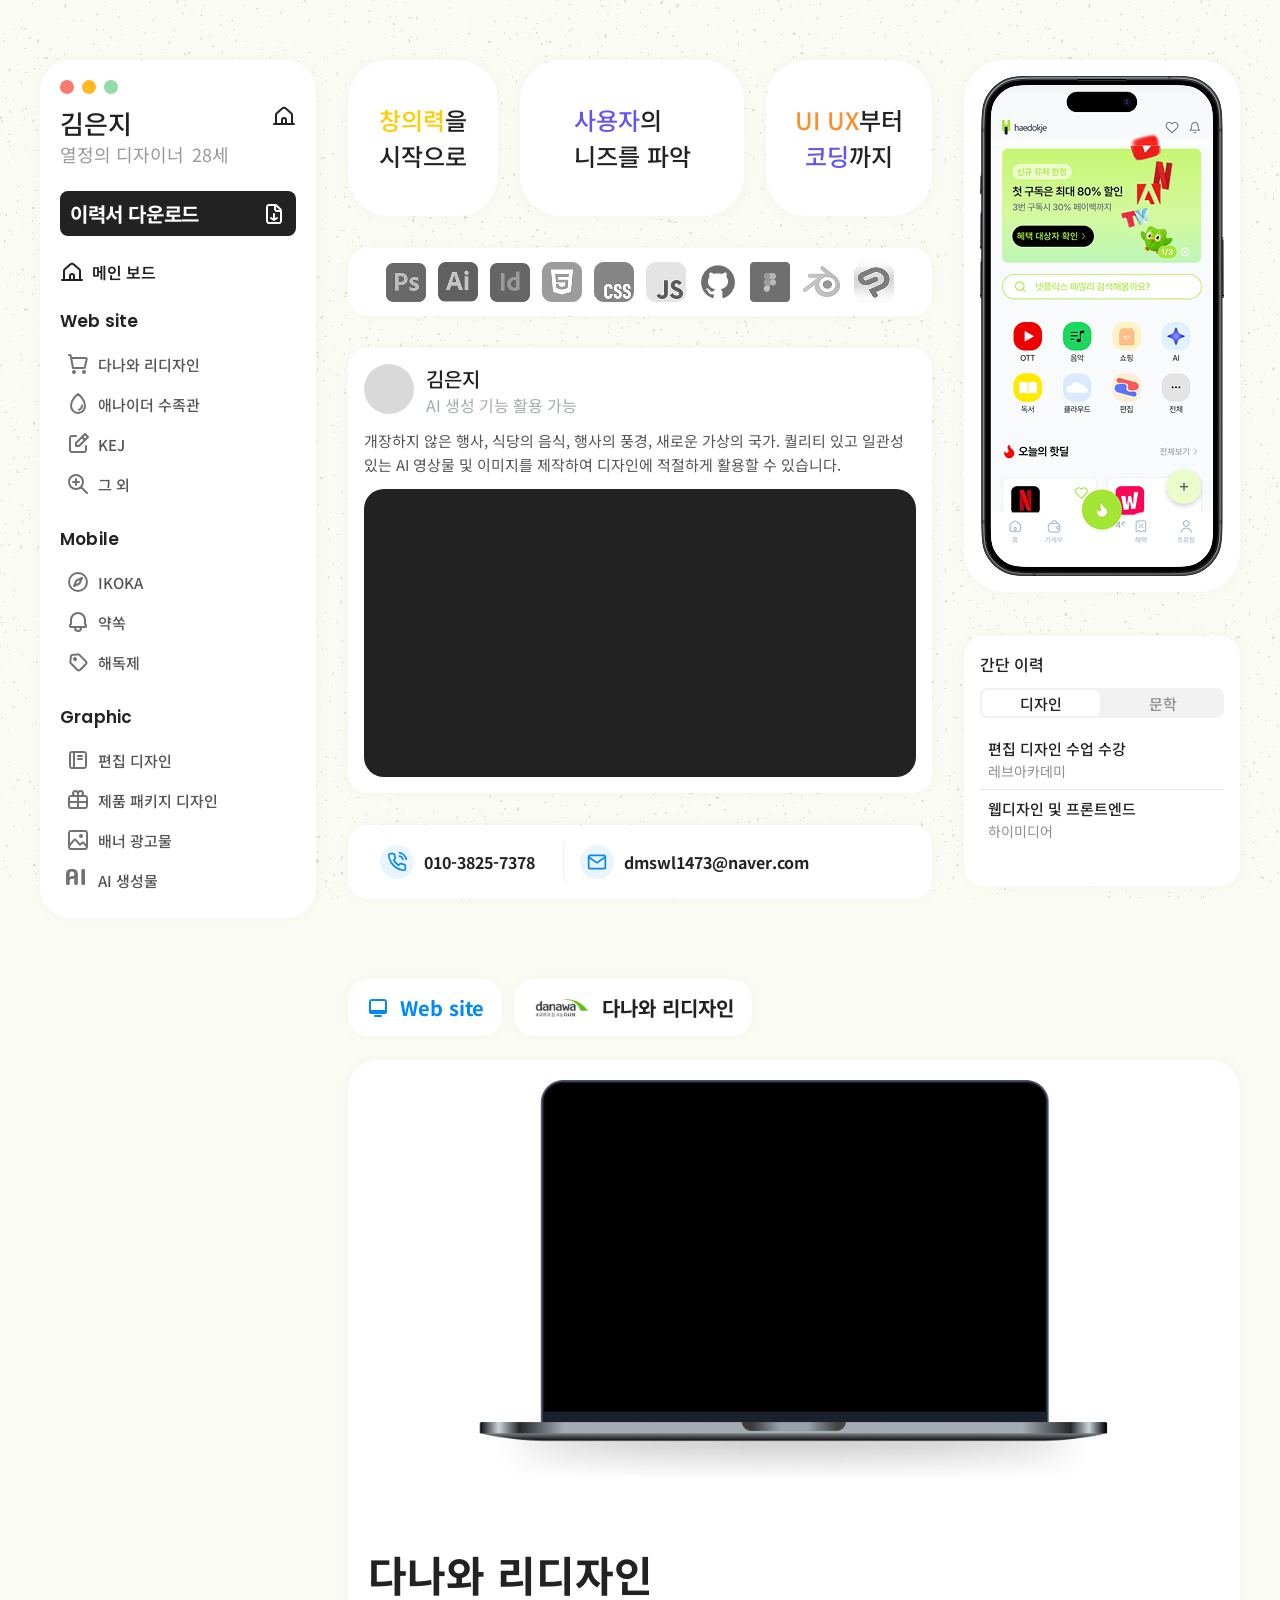
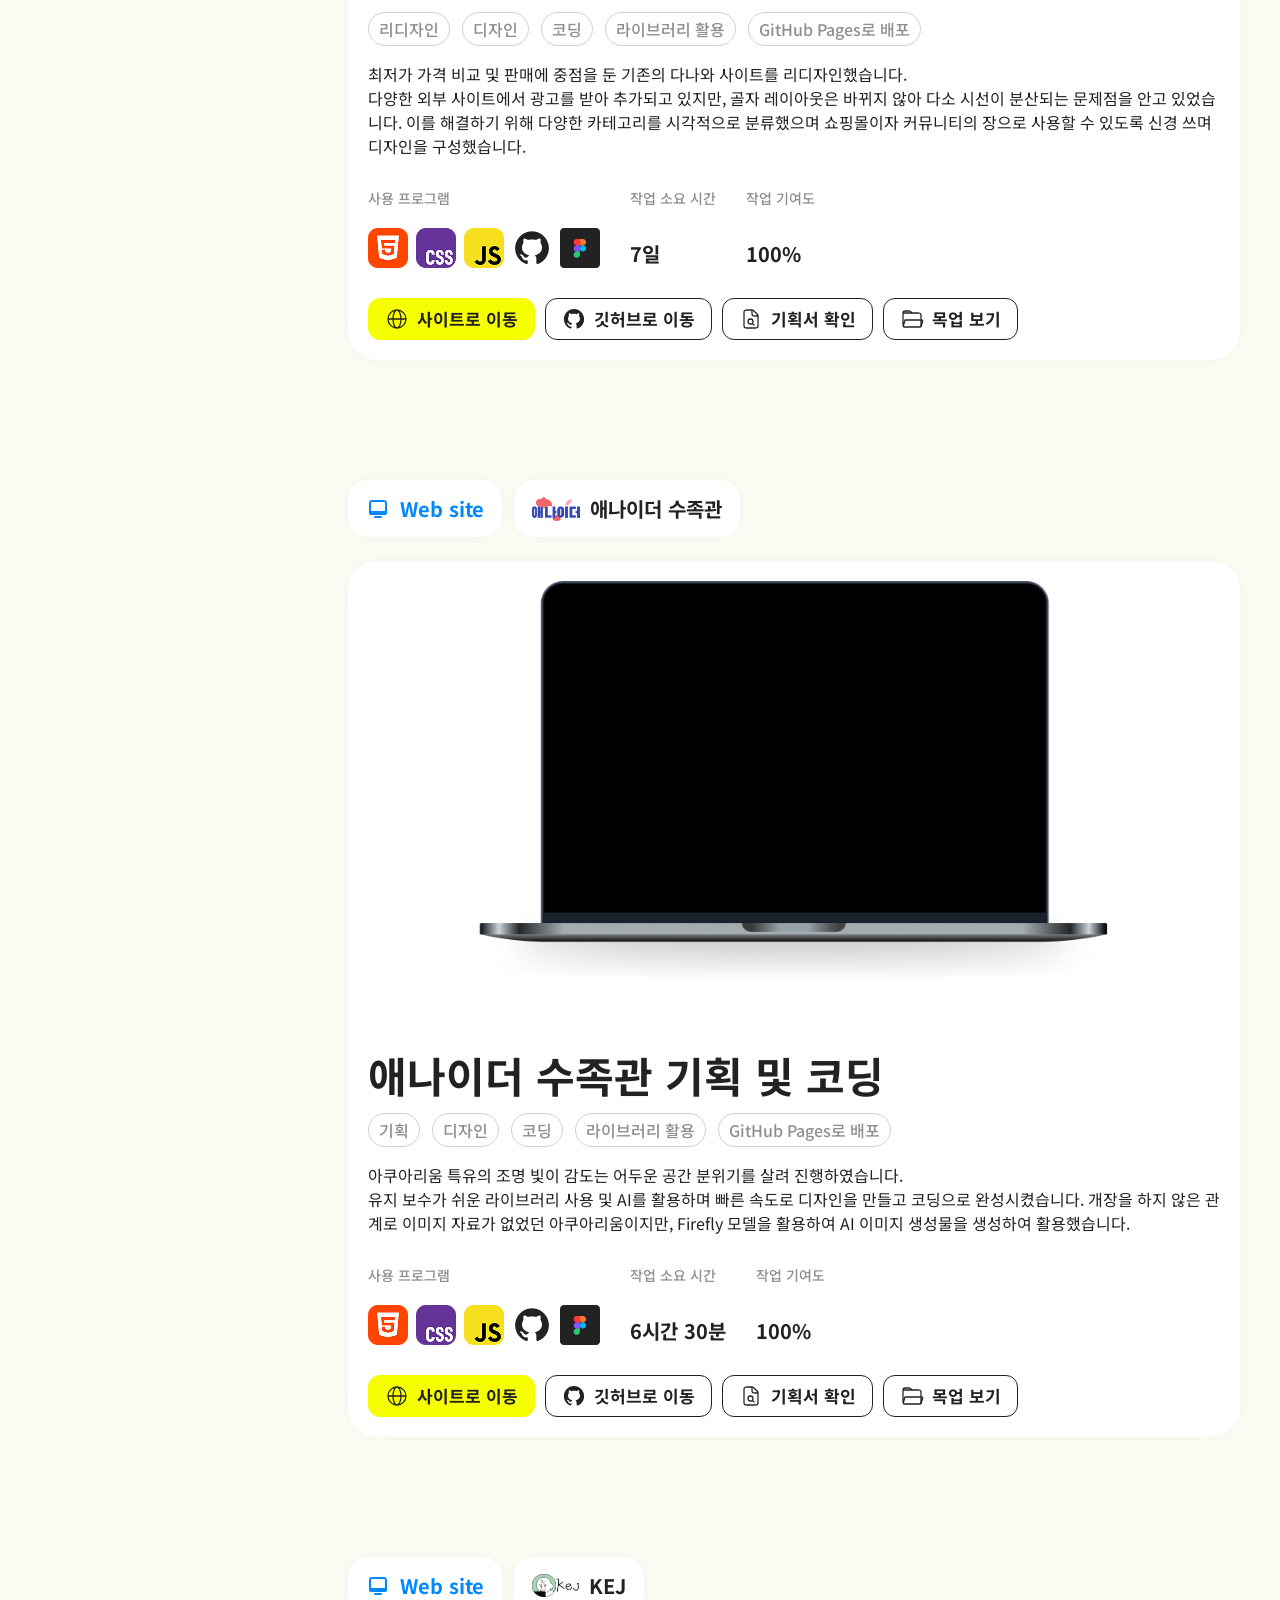
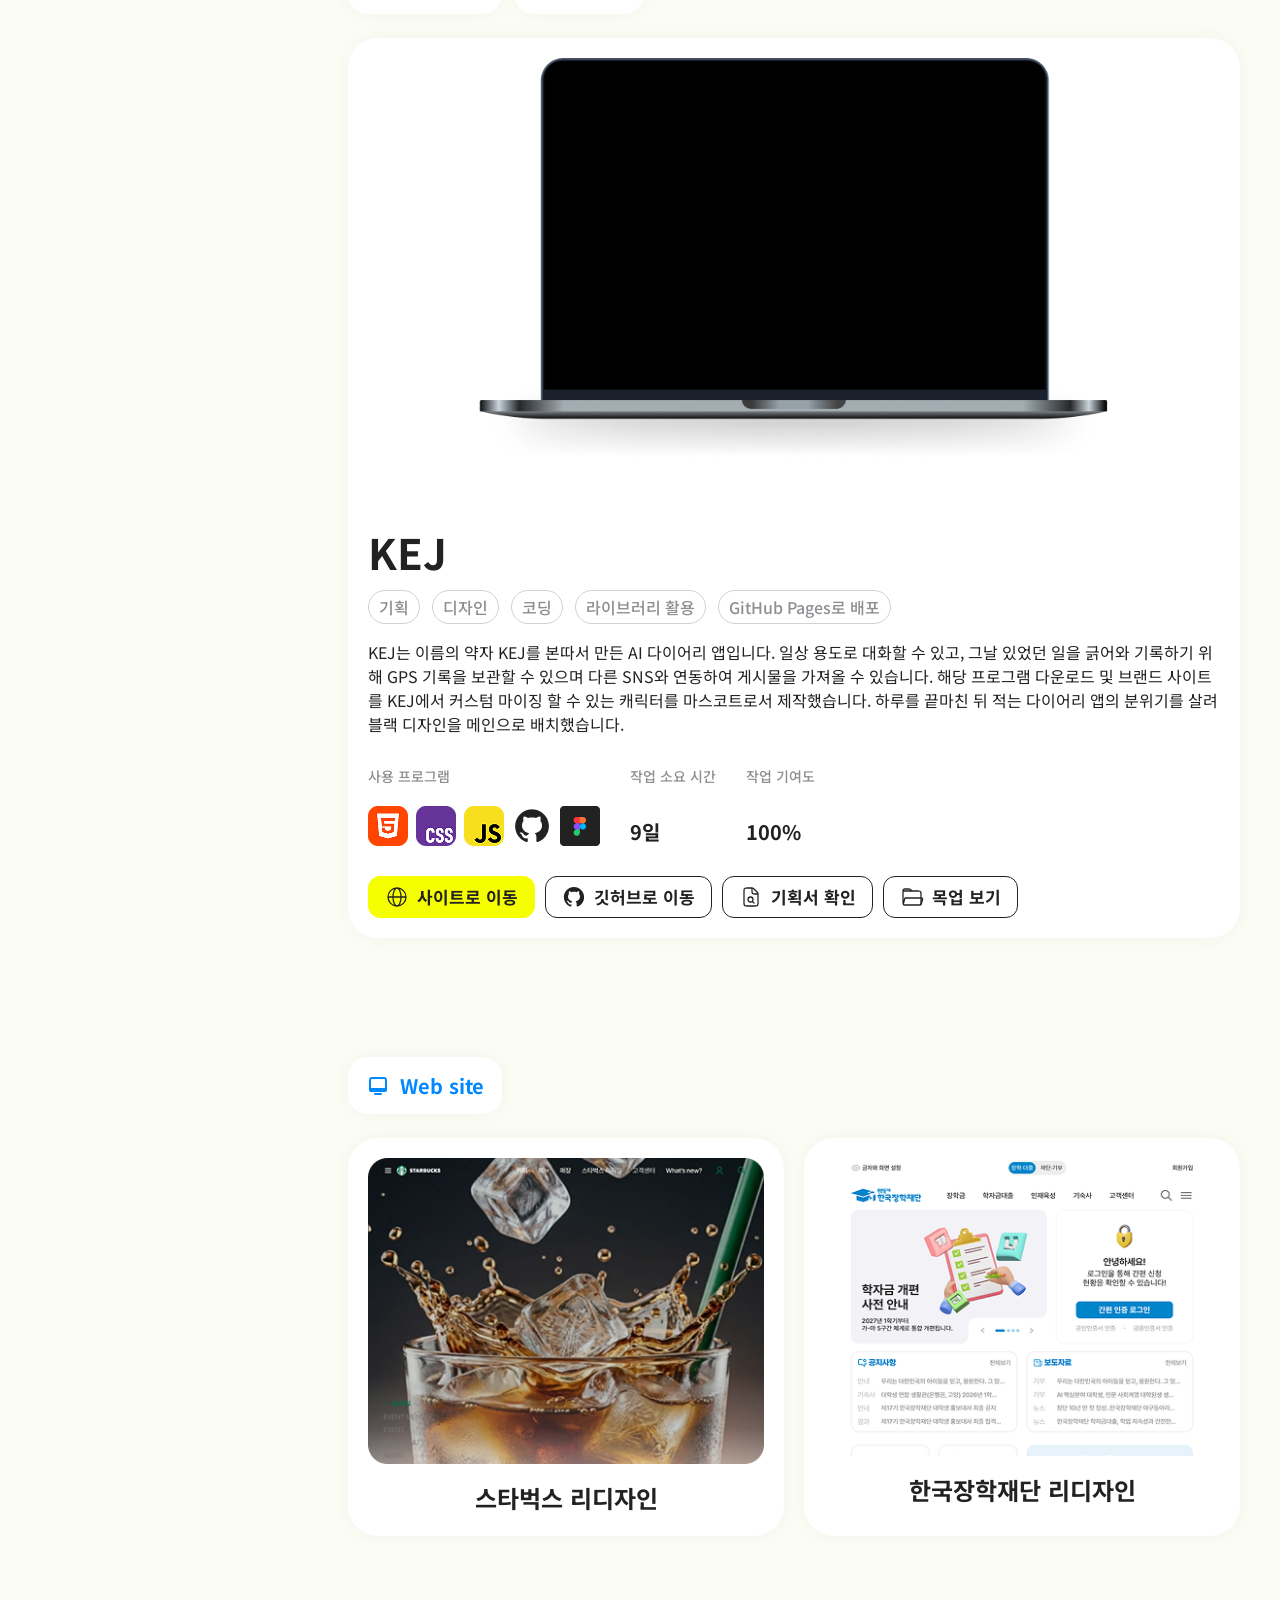
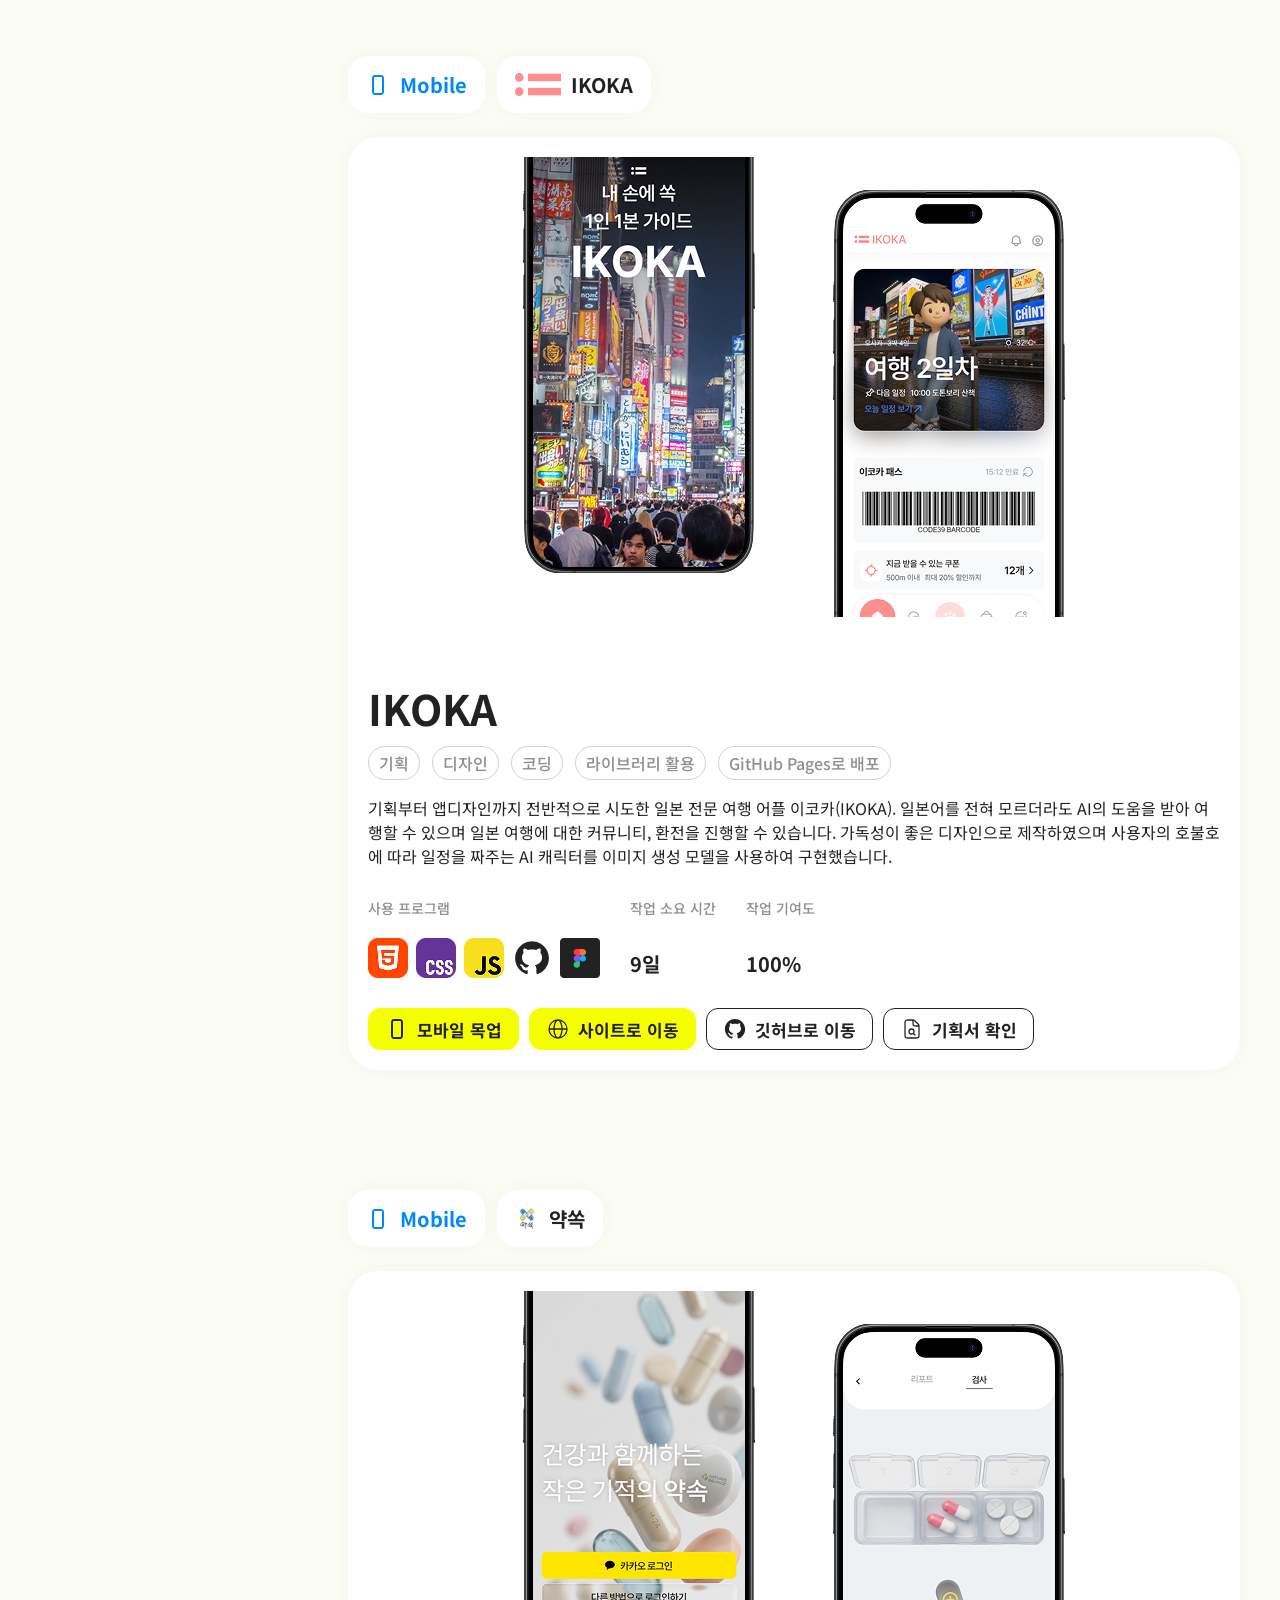
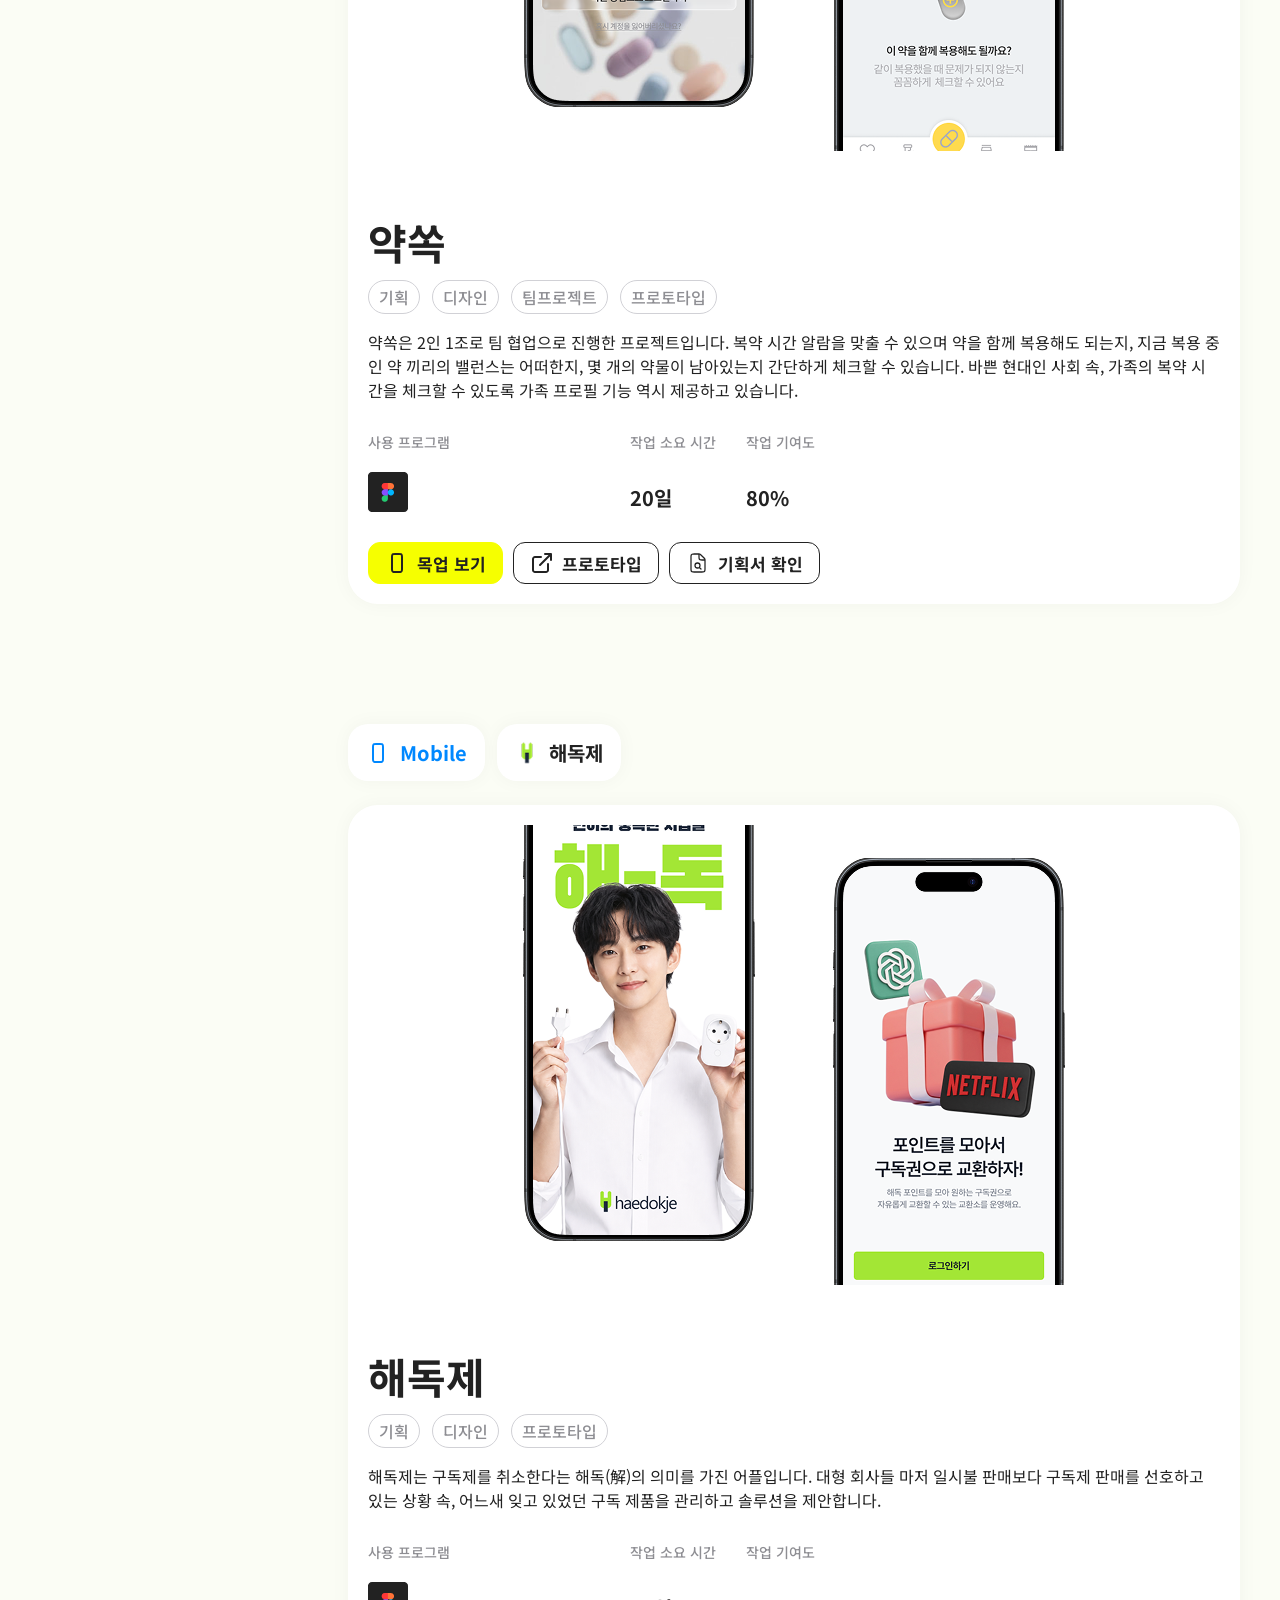
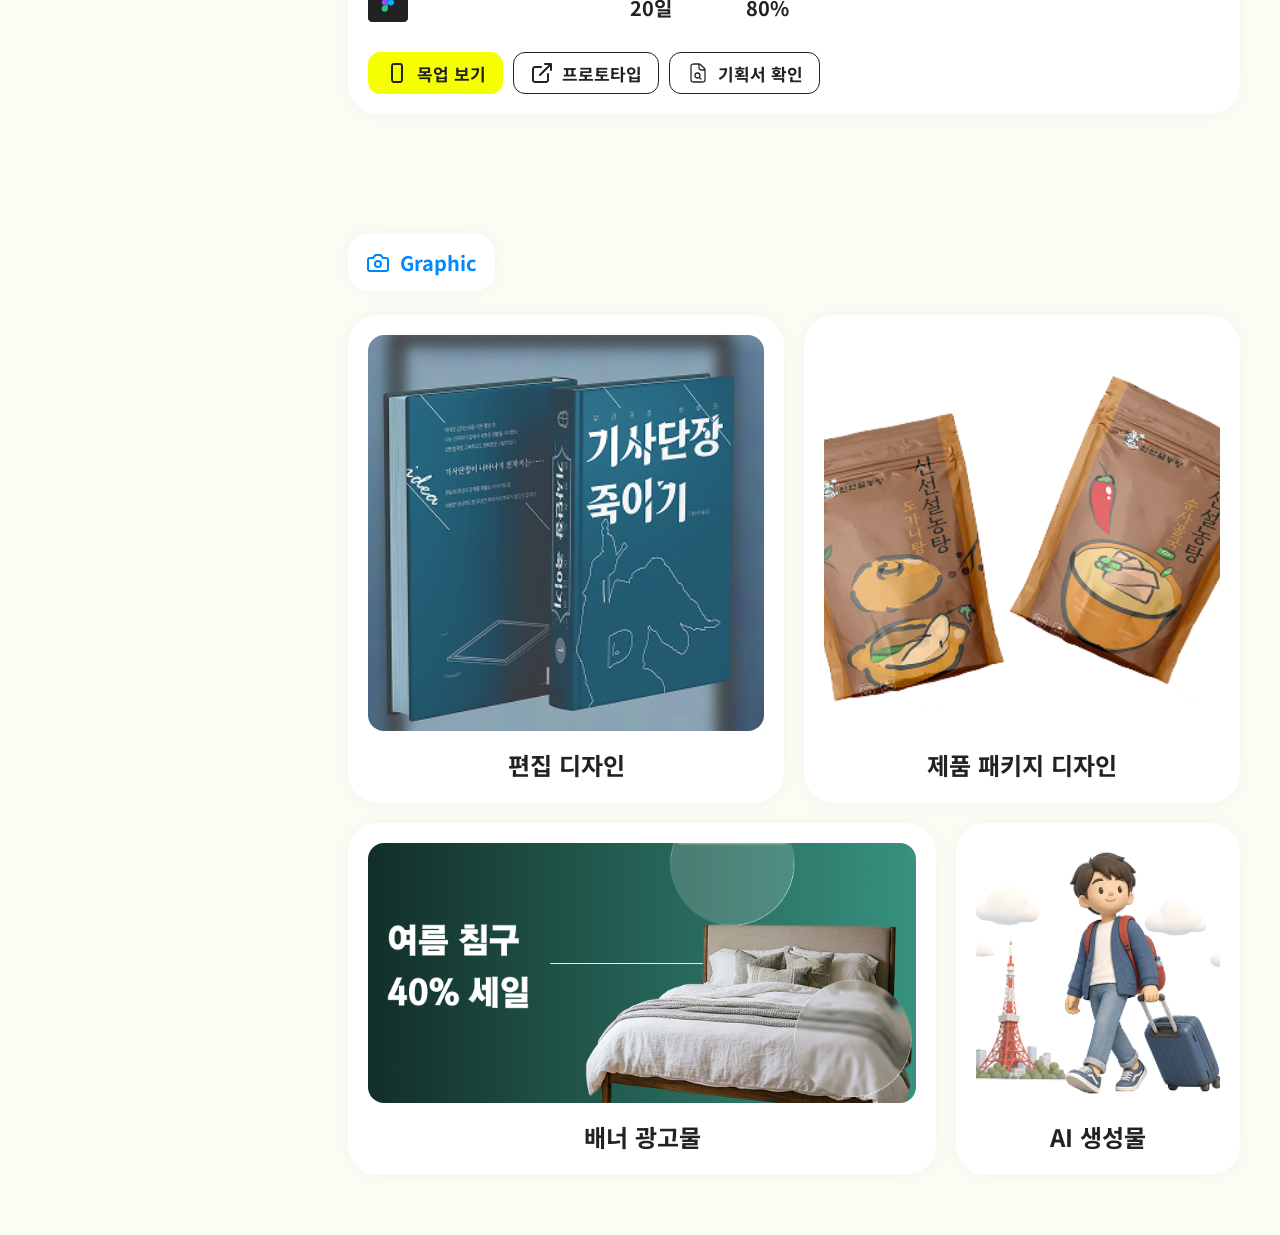
==== commit 6654851c: "포폴 업데이트" ====
--- a/index.html
+++ b/index.html
@@ -5,6 +5,7 @@
     <meta name="viewport" content="width=device-width, initial-scale=1.0" />
     <title>Portfolio</title>
     <link rel="stylesheet" href="css/style.css">
+    <link rel="stylesheet" href="https://cdn.jsdelivr.net/npm/swiper@11/swiper-bundle.min.css">
     <link rel="preconnect" href="https://fonts.googleapis.com">
     <link rel="preconnect" href="https://fonts.gstatic.com" crossorigin>
     <link href="https://fonts.googleapis.com/css2?family=Noto+Sans+KR:wght@400;500;700&family=Poppins:wght@500;600;700&display=swap" rel="stylesheet">
@@ -34,7 +35,7 @@
     </defs>
     <rect width="100%" height="100%" fill="#FBFDF5" filter="url(#paperNoise)" />
 </svg>
-
+<!-- 수정 -->
 
   <div class="page-wrapper">
   <main class="stage">
@@ -211,10 +212,11 @@
         <div class="hero-left">
 
             <!--첫 번째 그룹: 배너 영역-->
+            <!-- ===== [백업] 기존 상단 소개 배너(banner-group) — 새 벤또 디자인으로 교체됨. 복구하려면 이 블록 주석을 해제하세요. (내부 주석 기호는 주석 중첩 방지를 위해 일반 텍스트로 변환됨) =====
             <div class="banner-group">
-                <!--상단 배너 행 (top-banner + core-banner)-->
+                상단 배너 행 (top-banner + core-banner)
                 <div class="banner-row">
-                    <!--중앙-->
+                    중앙
                     <div class="top-banner">
                         <div class="img-face">
                             <img src="https://placehold.co/100x100" alt="">
@@ -232,7 +234,7 @@
                         <p><span>기획</span>에서 <span>구현</span>까지</p>
                     </div>
                 </div>
-                <!--사용 앱 배너-->
+                사용 앱 배너
                 <ul class="use-app-banner">
                     <li><img src="img/icon/ps.png" alt="ps"></li>
                     <li><img src="img/icon/ai.png" alt="ai"></li>
@@ -245,9 +247,11 @@
                     <li><img src="img/icon/blend.png" alt="blend"></li>
                     <li><img src="img/icon/clip.png" alt="clip"></li>
                 </ul>
-            </div><!-- /.banner-group -->
-
-            <!--파일 배너: 세로 중앙 정렬을 위해 banner-group 밖으로 분리-->
+            </div> (/.banner-group)
+            ===== [백업 끝] ===== -->
+
+            <!-- ===== [백업] 기존 파일(폴더) 배너 + 간단 이력 카드 — 새 벤또 디자인으로 교체됨. 복구하려면 이 블록 주석을 해제하세요. (내부 주석 기호는 주석 중첩 방지를 위해 일반 텍스트로 변환됨) =====
+            파일 배너: 세로 중앙 정렬을 위해 banner-group 밖으로 분리
             <div class="file-banner">
                     <ul>
                         <li class="outfut"><a href="#">
@@ -271,7 +275,7 @@
                         </a></li>
                     </ul>
 
-                    <!--간단 이력 카드: 토글(디자인/문학)로 이력 전환-->
+                    간단 이력 카드: 토글(디자인/문학)로 이력 전환
                     <div class="history-card">
                         <div class="history-head">
                             <h3>간단 이력</h3>
@@ -304,19 +308,85 @@
                         </ul>
                     </div>
                 </div>
-            <!--스케치 이미지 영역-->
-            <div class="img-sketch">
-                <div class="main-img-box">
-                    <div class="img-box">
-                        <img src="img/sketch.png" alt="스케치">
-                    </div>
-                    <div class="img-box">
-                        <img src="img/approximately.png" alt="약">
-                    </div>
-                </div>
+            ===== [백업 끝] ===== -->
+
+            <!-- ===== 새 소개 벤또 디자인 (Figma node 204:1276) ===== -->
+            <div class="intro-bento">
+
+                <!-- 1행: 소개 카드 3개 -->
+                <div class="ib-row-top">
+                    <!-- 창의력을 시작으로 (아이콘 삭제) -->
+                    <div class="ib-card ib-pin">
+                        <p class="ib-txt ib-pin-txt"><span class="c-yellow">창의력</span>을 시작으로</p>
+                    </div>
+
+                    <!-- 사용자의 니즈를 파악 (아이콘 삭제) -->
+                    <div class="ib-card ib-user">
+                        <p class="ib-txt ib-user-txt"><span class="c-purple">사용자</span>의<br>니즈를 파악</p>
+                    </div>
+
+                    <!-- UI UX부터 코딩까지 (아이콘 삭제) -->
+                    <div class="ib-card ib-tool">
+                        <p class="ib-txt ib-tool-txt"><span class="c-orange">UI&nbsp;UX</span>부터<br><span class="c-purple">코딩</span>까지</p>
+                    </div>
+                </div>
+
+                <!-- 2행: 사용 앱 아이콘 바 -->
+                <ul class="ib-apps">
+                    <li><img src="img/icon/ps.png" alt="Photoshop"></li>
+                    <li><img src="img/icon/ai.png" alt="Illustrator"></li>
+                    <li><img src="img/icon/Id.png" alt="InDesign"></li>
+                    <li><img src="img/icon/html.png" alt="HTML"></li>
+                    <li><img src="img/icon/css.png" alt="CSS"></li>
+                    <li><img src="img/icon/js.png" alt="JavaScript"></li>
+                    <li><img src="img/icon/github.png" alt="GitHub"></li>
+                    <li><img src="img/icon/figma.png" alt="Figma"></li>
+                    <li><img src="img/icon/blend.png" alt="Blender"></li>
+                    <li><img src="img/icon/clip.png" alt="Clip Studio"></li>
+                </ul>
+
+                <!-- 3행: AI 생성 프로필/영상 카드 (full-width) -->
+                    <div class="ib-profile">
+                        <div class="ib-profile-head">
+                            <!-- 프로필 사진: 추후 실제 사진으로 교체 가능 (현재는 디자인대로 회색 플레이스홀더) -->
+                            <div class="ib-avatar"></div>
+                            <div class="ib-profile-meta">
+                                <p class="ib-name">김은지</p>
+                                <p class="ib-role">AI 생성 기능 활용 가능</p>
+                            </div>
+                        </div>
+                        <div class="txt">
+                            <p>개장하지 않은 행사, 식당의 음식, 행사의 풍경, 새로운 가상의 국가. 퀄리티 있고 일관성 있는 AI 영상물 및 이미지를 제작하여 디자인에 적절하게 활용할 수 있습니다.</p>
+                        </div>
+                        <div class="ib-screen">
+                            <video src="img/동영상/ai%20동영상.mp4" autoplay muted loop playsinline></video>
+                        </div>
+                    </div>
+
+                <!-- 4행: 연락처 바 (full-width) — 클릭 시 복사, 토스트는 바 우측 끝에 표시 -->
+                <div class="business-card">
+                    <div class="number" data-copy="010-3825-7378">
+                        <div class="icon">
+                            <svg width="20" height="20" viewBox="0 0 24 24" fill="none" xmlns="http://www.w3.org/2000/svg">
+                                <path d="M15.05 5A5 5 0 0 1 19 8.95M15.05 1A9 9 0 0 1 23 8.94m-1 7.98v3a2 2 0 0 1-2.18 2 19.79 19.79 0 0 1-8.63-3.07 19.5 19.5 0 0 1-6-6 19.79 19.79 0 0 1-3.07-8.67A2 2 0 0 1 4.11 2h3a2 2 0 0 1 2 1.72 12.84 12.84 0 0 0 .7 2.81 2 2 0 0 1-.45 2.11L8.09 9.91a16 16 0 0 0 6 6l1.27-1.27a2 2 0 0 1 2.11-.45 12.84 12.84 0 0 0 2.81.7A2 2 0 0 1 22 16.92z" stroke="#0088FF" stroke-width="2" stroke-linecap="round" stroke-linejoin="round"/>
+                            </svg>
+                        </div>
+                        <h2>010-3825-7378</h2>
+                    </div>
+                    <div class="mail" data-copy="dmswl1473@naver.com">
+                        <div class="icon">
+                            <svg width="20" height="20" viewBox="0 0 24 24" fill="none" xmlns="http://www.w3.org/2000/svg">
+                                <path d="M4 4h16c1.1 0 2 .9 2 2v12c0 1.1-.9 2-2 2H4c-1.1 0-2-.9-2-2V6c0-1.1.9-2 2-2z" stroke="#0088FF" stroke-width="2" stroke-linecap="round" stroke-linejoin="round"/>
+                                <path d="M22 6l-10 7L2 6" stroke="#0088FF" stroke-width="2" stroke-linecap="round" stroke-linejoin="round"/>
+                            </svg>
+                        </div>
+                        <h2>dmswl1473@naver.com</h2>
+                    </div>
+                    <div class="copy-toast">복사됨!</div>
+                </div>
+
             </div>
-
-
+            <!-- ===== /새 소개 벤또 디자인 ===== -->
 
         </div><!-- /.hero-left -->
 
@@ -326,21 +396,45 @@
                   <img src="img/main-mokup/iPhone 15 Pro - Black Flatten.png">
                 </div>
               </div>
-              <div class="right-bottom-group">
-                <div class="more-Talk">
-                  <h1>좀 더 함께 이야기해요!</h1>
-                </div>
-                <div class="business-card">
-                <div class="number" data-copy="010-3825-7378">
-                    <div class="icon"><!-- 기존 전화 svg 그대로 --></div>
-                    <h2>010-3825-7378</h2>
-                </div>
-                <div class="mail" data-copy="dmswl1473@naver.com">
-                    <div class="icon"><!-- 기존 메일 svg 그대로 --></div>
-                    <h2>dmswl1473@naver.com</h2>
-                </div>
-                <div class="copy-toast">복사됨!</div>
-                </div>
+              <!-- 간단 이력 (좌측에서 이동): 폰 목업 아래 세로 카드 -->
+              <div class="history-card ib-history">
+                  <div class="history-head">
+                      <h3>간단 이력</h3>
+                      <div class="history-toggle" role="tablist" aria-label="이력 분류">
+                          <button type="button" class="seg active" data-history="design">디자인</button>
+                          <button type="button" class="seg" data-history="literature">문학</button>
+                      </div>
+                  </div>
+
+                  <ul class="history-list" data-panel="design">
+                      <li>
+                          <p class="hl-title">편집 디자인 수업 수강</p>
+                          <p class="hl-sub">레브아카데미</p>
+                      </li>
+                      <li>
+                          <p class="hl-title">웹디자인 및 프론트엔드</p>
+                          <p class="hl-sub">하이미디어</p>
+                      </li>
+                  </ul>
+
+                  <ul class="history-list" data-panel="literature" hidden>
+                      <li>
+                          <p class="hl-title">2021년 연재</p>
+                          <p class="hl-sub">카카오페이지 연재</p>
+                      </li>
+                      <li>
+                          <p class="hl-title">2025년 연재</p>
+                          <p class="hl-sub">리디북스 연재</p>
+                      </li>
+                      <li>
+                          <p class="hl-title">2024년 연재</p>
+                          <p class="hl-sub">리디북스 연재</p>
+                      </li>
+                      <li>
+                          <p class="hl-title">2026년 연재</p>
+                          <p class="hl-sub">포스타입 연재</p>
+                      </li>
+                  </ul>
               </div>
             </aside>
 
@@ -428,7 +522,7 @@
                                 </div>
                                 <div class="time">
                                     <h1>작업 소요 시간</h1>
-                                    <h3>일주일</h3>
+                                    <h3>7일</h3>
                                 </div>
                                 <div class="contribution">
                                     <h1>작업 기여도</h1>
@@ -437,7 +531,7 @@
                             </div>
                             <div class="button-group">
                                 <!-- 이동: 링크 -->
-                                <a href="https://..." class="btn btn--primary" target="_blank" rel="noopener">
+                                <a href="https://quincys2s2.github.io/DANAWA-re/" class="btn btn--primary" target="_blank" rel="noopener">
                                     <span class="icon">
                                         <svg xmlns="http://www.w3.org/2000/svg" width="38" height="38" viewBox="0 0 38 38" fill="none">
                                         <path d="M4.75 19H12.6667M4.75 19C4.75 26.8701 11.1299 33.25 19 33.25M4.75 19C4.75 11.1299 11.1299 4.75 19 4.75M12.6667 19H25.3333M12.6667 19C12.6667 26.8701 15.5022 33.25 19 33.25M12.6667 19C12.6667 11.1299 15.5022 4.75 19 4.75M25.3333 19H33.25M25.3333 19C25.3333 11.1299 22.4978 4.75 19 4.75M25.3333 19C25.3333 26.8701 22.4978 33.25 19 33.25M33.25 19C33.25 11.1299 26.8701 4.75 19 4.75M33.25 19C33.25 26.8701 26.8701 33.25 19 33.25" stroke="#222222" stroke-width="2" stroke-linecap="round" stroke-linejoin="round"/>
@@ -446,7 +540,7 @@
                                     <span>사이트로 이동</span>
                                 </a>
 
-                                <a href="https://github.com/..." class="btn btn--ghost" target="_blank" rel="noopener">
+                                <a href="https://github.com/QuincyS2S2/DANAWA-re" class="btn btn--ghost" target="_blank" rel="noopener">
                                     <span class="icon">
                                         <svg xmlns="http://www.w3.org/2000/svg" width="38" height="38" viewBox="0 0 38 38" fill="none">
                                         <path d="M16.5312 25.8426C12.4062 25.3426 9.5 22.3734 9.5 18.5292C9.5 16.9665 10.0625 15.2788 11 14.1537C10.5937 13.1223 10.6562 10.9345 11.125 10.0282C12.375 9.87191 14.0625 10.5283 15.0625 11.4346C16.25 11.0596 17.5 10.872 19.0312 10.872C20.5625 10.872 21.8125 11.0596 22.9375 11.4034C23.9062 10.5283 25.625 9.87191 26.875 10.0282C27.3125 10.872 27.375 13.0598 26.9687 14.1224C27.9687 15.3101 28.5 16.904 28.5 18.5292C28.5 22.3734 25.5937 25.2801 21.4062 25.8113C22.4687 26.4989 23.1875 27.9991 23.1875 29.7181V32.9686C23.1875 33.906 23.9687 34.4374 24.9062 34.0624C30.5625 31.9058 35 26.2489 35 19.248C35 10.4032 27.8125 3.18359 18.9687 3.18359C10.125 3.18359 3 10.4032 3 19.248C3 26.1864 7.40623 31.9371 13.3437 34.0937C14.1875 34.4061 15 33.8437 15 32.9999V30.4994C14.5625 30.6869 14 30.812 13.5 30.812C11.4375 30.812 10.2187 29.6868 9.34373 27.5928C9 26.749 8.625 26.2489 7.90623 26.1552C7.53123 26.1239 7.40623 25.9676 7.40623 25.7801C7.40623 25.4051 8.03123 25.1238 8.65623 25.1238C9.5625 25.1238 10.3437 25.6863 11.1562 26.8427C11.7812 27.7491 12.4375 28.1554 13.2187 28.1554C14 28.1554 14.5 27.8741 15.2187 27.1553C15.75 26.6239 16.1562 26.1552 16.5312 25.8426Z" fill="#222222"/>
@@ -456,16 +550,18 @@
                                 </a>
 
                                 <!-- 동작: 버튼 -->
-                                <button type="button" class="btn" data-modal="plan">
-                                    <span class="icon">
-                                        <svg xmlns="http://www.w3.org/2000/svg" width="38" height="38" viewBox="0 0 38 38" fill="none">
-                                        <path d="M23.7489 28.5006L21.1243 25.8761M20.5838 4.75138C20.4325 4.75 20.2624 4.75 20.0681 4.75H12.9835C11.21 4.75 10.3226 4.75 9.64518 5.09515C9.04934 5.39875 8.56525 5.88283 8.26165 6.47868C7.9165 7.15607 7.9165 8.04348 7.9165 9.81698V28.1836C7.9165 29.9571 7.9165 30.8434 8.26165 31.5208C8.56525 32.1167 9.04934 32.6016 9.64518 32.9052C10.3219 33.25 11.2083 33.25 12.9783 33.25L25.0214 33.25C26.7914 33.25 27.6765 33.25 28.3532 32.9052C28.9491 32.6016 29.4348 32.1167 29.7384 31.5208C30.0832 30.8441 30.0832 29.959 30.0832 28.189V14.7657C30.0832 14.5714 30.083 14.4013 30.0816 14.25M20.5838 4.75138C21.0357 4.7555 21.3206 4.77227 21.5936 4.83783C21.9167 4.9154 22.2264 5.04334 22.5098 5.21696C22.8292 5.41273 23.1035 5.68704 23.6509 6.23438L28.5996 11.1831C29.1472 11.7307 29.4195 12.0038 29.6154 12.3234C29.789 12.6067 29.9175 12.9157 29.995 13.2388C30.0606 13.5118 30.0775 13.798 30.0816 14.25M20.5838 4.75138L20.5832 9.18366C20.5832 10.9572 20.5832 11.8436 20.9283 12.521C21.2319 13.1168 21.716 13.6016 22.3118 13.9052C22.9886 14.25 23.8749 14.25 25.645 14.25H30.0816M18.2082 26.9167C16.022 26.9167 14.2498 25.1445 14.2498 22.9583C14.2498 20.7722 16.022 19 18.2082 19C20.3943 19 22.1665 20.7722 22.1665 22.9583C22.1665 25.1445 20.3943 26.9167 18.2082 26.9167Z" stroke="#222222" stroke-width="2" stroke-linecap="round" stroke-linejoin="round"/>
-                                        </svg>
-                                    </span>
-                                    <span>기획서 확인</span>
-                                </button>
-
-                                <button type="button" class="btn" data-modal="mockup">
+                                <!-- <button type="button" class="btn" data-modal="plan"> -->
+                                    <a href="pdf/danawa-plan.pdf" class="btn" target="_blank" rel="noopener">
+                                        <span class="icon">
+                                            <svg xmlns="http://www.w3.org/2000/svg" width="38" height="38" viewBox="0 0 38 38" fill="none">
+                                            <path d="M23.7489 28.5006L21.1243 25.8761M20.5838 4.75138C20.4325 4.75 20.2624 4.75 20.0681 4.75H12.9835C11.21 4.75 10.3226 4.75 9.64518 5.09515C9.04934 5.39875 8.56525 5.88283 8.26165 6.47868C7.9165 7.15607 7.9165 8.04348 7.9165 9.81698V28.1836C7.9165 29.9571 7.9165 30.8434 8.26165 31.5208C8.56525 32.1167 9.04934 32.6016 9.64518 32.9052C10.3219 33.25 11.2083 33.25 12.9783 33.25L25.0214 33.25C26.7914 33.25 27.6765 33.25 28.3532 32.9052C28.9491 32.6016 29.4348 32.1167 29.7384 31.5208C30.0832 30.8441 30.0832 29.959 30.0832 28.189V14.7657C30.0832 14.5714 30.083 14.4013 30.0816 14.25M20.5838 4.75138C21.0357 4.7555 21.3206 4.77227 21.5936 4.83783C21.9167 4.9154 22.2264 5.04334 22.5098 5.21696C22.8292 5.41273 23.1035 5.68704 23.6509 6.23438L28.5996 11.1831C29.1472 11.7307 29.4195 12.0038 29.6154 12.3234C29.789 12.6067 29.9175 12.9157 29.995 13.2388C30.0606 13.5118 30.0775 13.798 30.0816 14.25M20.5838 4.75138L20.5832 9.18366C20.5832 10.9572 20.5832 11.8436 20.9283 12.521C21.2319 13.1168 21.716 13.6016 22.3118 13.9052C22.9886 14.25 23.8749 14.25 25.645 14.25H30.0816M18.2082 26.9167C16.022 26.9167 14.2498 25.1445 14.2498 22.9583C14.2498 20.7722 16.022 19 18.2082 19C20.3943 19 22.1665 20.7722 22.1665 22.9583C22.1665 25.1445 20.3943 26.9167 18.2082 26.9167Z" stroke="#222222" stroke-width="2" stroke-linecap="round" stroke-linejoin="round"/>
+                                            </svg>
+                                        </span>
+                                        <span>기획서 확인</span>
+                                    </a>
+                                <!-- </button> -->
+
+                                <button type="button" class="btn" data-modal-open="modal-danawa">
                                     <span class="icon">
                                         <svg xmlns="http://www.w3.org/2000/svg" width="38" height="38" viewBox="0 0 38 38" fill="none">
                                         <path d="M28.1882 31.6668L31.339 31.6668C32.0236 31.6668 32.3663 31.6668 32.654 31.5493C32.908 31.4456 33.1315 31.2769 33.301 31.0612C33.4931 30.8168 33.5875 30.488 33.7757 29.8294L35.4948 23.8128C35.808 22.7165 35.9638 22.1683 35.8407 21.7347C35.733 21.3548 35.4874 21.0289 35.1518 20.8209C34.7908 20.5973 34.2634 20.5843 33.2503 20.5835M28.1882 31.6668H9.81177M28.1882 31.6668C29.9583 31.6668 30.8433 31.6668 31.52 31.322C32.1159 31.0184 32.6016 30.5333 32.9052 29.9375C33.2503 29.2601 33.2503 28.3734 33.2503 26.5999V20.5835M9.81177 31.6668H8.1084C6.96908 31.6668 6.39785 31.6668 6.01481 31.4295C5.67915 31.2215 5.43311 30.8955 5.32534 30.5156C5.30264 30.4356 5.28949 30.3517 5.2851 30.2611M9.81177 31.6668C8.04174 31.6668 7.1554 31.6668 6.47868 31.322C5.99488 31.0755 5.58475 30.7091 5.2851 30.2611M33.2503 20.5835C33.188 20.5835 33.1238 20.5835 33.0577 20.5835H7.91711L5.6731 28.4375L5.66985 28.4485C5.41632 29.3358 5.26581 29.8626 5.2851 30.2611M33.2503 20.5835L33.2503 14.5665C33.2503 12.793 33.2503 11.9062 32.9052 11.2288C32.6016 10.633 32.1162 10.1489 31.5203 9.84531C30.843 9.50016 29.9568 9.50016 28.1833 9.50016H19M5.2851 30.2611C5.21571 30.1574 5.15224 30.0492 5.09515 29.9372C4.75 29.2598 4.75 28.3737 4.75 26.6002V9.50016M4.75 9.50016H19M4.75 9.50016C4.75 7.75126 6.16777 6.3335 7.91667 6.3335H13.7347C14.5092 6.3335 14.8974 6.3335 15.2618 6.42099C15.5849 6.49856 15.8933 6.62683 16.1766 6.80046C16.4961 6.99623 16.7704 7.27054 17.3177 7.81787L19 9.50016" stroke="#222222" stroke-width="2" stroke-linecap="round" stroke-linejoin="round"/>
@@ -570,7 +666,7 @@
                             </div>
                             <div class="button-group">
                                 <!-- 이동: 링크 -->
-                                <a href="https://..." class="btn btn--primary" target="_blank" rel="noopener">
+                                <a href="https://quincys2s2.github.io/Anaider-Aquarium/" class="btn btn--primary" target="_blank" rel="noopener">
                                     <span class="icon">
                                         <svg xmlns="http://www.w3.org/2000/svg" width="38" height="38" viewBox="0 0 38 38" fill="none">
                                         <path d="M4.75 19H12.6667M4.75 19C4.75 26.8701 11.1299 33.25 19 33.25M4.75 19C4.75 11.1299 11.1299 4.75 19 4.75M12.6667 19H25.3333M12.6667 19C12.6667 26.8701 15.5022 33.25 19 33.25M12.6667 19C12.6667 11.1299 15.5022 4.75 19 4.75M25.3333 19H33.25M25.3333 19C25.3333 11.1299 22.4978 4.75 19 4.75M25.3333 19C25.3333 26.8701 22.4978 33.25 19 33.25M33.25 19C33.25 11.1299 26.8701 4.75 19 4.75M33.25 19C33.25 26.8701 26.8701 33.25 19 33.25" stroke="#222222" stroke-width="2" stroke-linecap="round" stroke-linejoin="round"/>
@@ -579,7 +675,7 @@
                                     <span>사이트로 이동</span>
                                 </a>
 
-                                <a href="https://github.com/..." class="btn btn--ghost" target="_blank" rel="noopener">
+                                <a href="https://github.com/QuincyS2S2/Anaider-Aquarium" class="btn btn--ghost" target="_blank" rel="noopener">
                                     <span class="icon">
                                         <svg xmlns="http://www.w3.org/2000/svg" width="38" height="38" viewBox="0 0 38 38" fill="none">
                                         <path d="M16.5312 25.8426C12.4062 25.3426 9.5 22.3734 9.5 18.5292C9.5 16.9665 10.0625 15.2788 11 14.1537C10.5937 13.1223 10.6562 10.9345 11.125 10.0282C12.375 9.87191 14.0625 10.5283 15.0625 11.4346C16.25 11.0596 17.5 10.872 19.0312 10.872C20.5625 10.872 21.8125 11.0596 22.9375 11.4034C23.9062 10.5283 25.625 9.87191 26.875 10.0282C27.3125 10.872 27.375 13.0598 26.9687 14.1224C27.9687 15.3101 28.5 16.904 28.5 18.5292C28.5 22.3734 25.5937 25.2801 21.4062 25.8113C22.4687 26.4989 23.1875 27.9991 23.1875 29.7181V32.9686C23.1875 33.906 23.9687 34.4374 24.9062 34.0624C30.5625 31.9058 35 26.2489 35 19.248C35 10.4032 27.8125 3.18359 18.9687 3.18359C10.125 3.18359 3 10.4032 3 19.248C3 26.1864 7.40623 31.9371 13.3437 34.0937C14.1875 34.4061 15 33.8437 15 32.9999V30.4994C14.5625 30.6869 14 30.812 13.5 30.812C11.4375 30.812 10.2187 29.6868 9.34373 27.5928C9 26.749 8.625 26.2489 7.90623 26.1552C7.53123 26.1239 7.40623 25.9676 7.40623 25.7801C7.40623 25.4051 8.03123 25.1238 8.65623 25.1238C9.5625 25.1238 10.3437 25.6863 11.1562 26.8427C11.7812 27.7491 12.4375 28.1554 13.2187 28.1554C14 28.1554 14.5 27.8741 15.2187 27.1553C15.75 26.6239 16.1562 26.1552 16.5312 25.8426Z" fill="#222222"/>
@@ -589,16 +685,16 @@
                                 </a>
 
                                 <!-- 동작: 버튼 -->
-                                <button type="button" class="btn" data-modal="plan">
+                                <a href="pdf/Anaider-Aquarium-plan.pdf" class="btn" target="_blank" rel="noopener">
                                     <span class="icon">
                                         <svg xmlns="http://www.w3.org/2000/svg" width="38" height="38" viewBox="0 0 38 38" fill="none">
                                         <path d="M23.7489 28.5006L21.1243 25.8761M20.5838 4.75138C20.4325 4.75 20.2624 4.75 20.0681 4.75H12.9835C11.21 4.75 10.3226 4.75 9.64518 5.09515C9.04934 5.39875 8.56525 5.88283 8.26165 6.47868C7.9165 7.15607 7.9165 8.04348 7.9165 9.81698V28.1836C7.9165 29.9571 7.9165 30.8434 8.26165 31.5208C8.56525 32.1167 9.04934 32.6016 9.64518 32.9052C10.3219 33.25 11.2083 33.25 12.9783 33.25L25.0214 33.25C26.7914 33.25 27.6765 33.25 28.3532 32.9052C28.9491 32.6016 29.4348 32.1167 29.7384 31.5208C30.0832 30.8441 30.0832 29.959 30.0832 28.189V14.7657C30.0832 14.5714 30.083 14.4013 30.0816 14.25M20.5838 4.75138C21.0357 4.7555 21.3206 4.77227 21.5936 4.83783C21.9167 4.9154 22.2264 5.04334 22.5098 5.21696C22.8292 5.41273 23.1035 5.68704 23.6509 6.23438L28.5996 11.1831C29.1472 11.7307 29.4195 12.0038 29.6154 12.3234C29.789 12.6067 29.9175 12.9157 29.995 13.2388C30.0606 13.5118 30.0775 13.798 30.0816 14.25M20.5838 4.75138L20.5832 9.18366C20.5832 10.9572 20.5832 11.8436 20.9283 12.521C21.2319 13.1168 21.716 13.6016 22.3118 13.9052C22.9886 14.25 23.8749 14.25 25.645 14.25H30.0816M18.2082 26.9167C16.022 26.9167 14.2498 25.1445 14.2498 22.9583C14.2498 20.7722 16.022 19 18.2082 19C20.3943 19 22.1665 20.7722 22.1665 22.9583C22.1665 25.1445 20.3943 26.9167 18.2082 26.9167Z" stroke="#222222" stroke-width="2" stroke-linecap="round" stroke-linejoin="round"/>
                                         </svg>
                                     </span>
                                     <span>기획서 확인</span>
-                                </button>
-
-                                <button type="button" class="btn" data-modal="mockup">
+                                </a>
+
+                                <button type="button" class="btn" data-modal-open="modal-anaider">
                                     <span class="icon">
                                         <svg xmlns="http://www.w3.org/2000/svg" width="38" height="38" viewBox="0 0 38 38" fill="none">
                                         <path d="M28.1882 31.6668L31.339 31.6668C32.0236 31.6668 32.3663 31.6668 32.654 31.5493C32.908 31.4456 33.1315 31.2769 33.301 31.0612C33.4931 30.8168 33.5875 30.488 33.7757 29.8294L35.4948 23.8128C35.808 22.7165 35.9638 22.1683 35.8407 21.7347C35.733 21.3548 35.4874 21.0289 35.1518 20.8209C34.7908 20.5973 34.2634 20.5843 33.2503 20.5835M28.1882 31.6668H9.81177M28.1882 31.6668C29.9583 31.6668 30.8433 31.6668 31.52 31.322C32.1159 31.0184 32.6016 30.5333 32.9052 29.9375C33.2503 29.2601 33.2503 28.3734 33.2503 26.5999V20.5835M9.81177 31.6668H8.1084C6.96908 31.6668 6.39785 31.6668 6.01481 31.4295C5.67915 31.2215 5.43311 30.8955 5.32534 30.5156C5.30264 30.4356 5.28949 30.3517 5.2851 30.2611M9.81177 31.6668C8.04174 31.6668 7.1554 31.6668 6.47868 31.322C5.99488 31.0755 5.58475 30.7091 5.2851 30.2611M33.2503 20.5835C33.188 20.5835 33.1238 20.5835 33.0577 20.5835H7.91711L5.6731 28.4375L5.66985 28.4485C5.41632 29.3358 5.26581 29.8626 5.2851 30.2611M33.2503 20.5835L33.2503 14.5665C33.2503 12.793 33.2503 11.9062 32.9052 11.2288C32.6016 10.633 32.1162 10.1489 31.5203 9.84531C30.843 9.50016 29.9568 9.50016 28.1833 9.50016H19M5.2851 30.2611C5.21571 30.1574 5.15224 30.0492 5.09515 29.9372C4.75 29.2598 4.75 28.3737 4.75 26.6002V9.50016M4.75 9.50016H19M4.75 9.50016C4.75 7.75126 6.16777 6.3335 7.91667 6.3335H13.7347C14.5092 6.3335 14.8974 6.3335 15.2618 6.42099C15.5849 6.49856 15.8933 6.62683 16.1766 6.80046C16.4961 6.99623 16.7704 7.27054 17.3177 7.81787L19 9.50016" stroke="#222222" stroke-width="2" stroke-linecap="round" stroke-linejoin="round"/>
@@ -702,7 +798,7 @@
                             </div>
                             <div class="button-group">
                                 <!-- 이동: 링크 -->
-                                <a href="https://..." class="btn btn--primary" target="_blank" rel="noopener">
+                                <a href="https://quincys2s2.github.io/KEJ/KEJ.html" class="btn btn--primary" target="_blank" rel="noopener">
                                     <span class="icon">
                                         <svg xmlns="http://www.w3.org/2000/svg" width="38" height="38" viewBox="0 0 38 38" fill="none">
                                         <path d="M4.75 19H12.6667M4.75 19C4.75 26.8701 11.1299 33.25 19 33.25M4.75 19C4.75 11.1299 11.1299 4.75 19 4.75M12.6667 19H25.3333M12.6667 19C12.6667 26.8701 15.5022 33.25 19 33.25M12.6667 19C12.6667 11.1299 15.5022 4.75 19 4.75M25.3333 19H33.25M25.3333 19C25.3333 11.1299 22.4978 4.75 19 4.75M25.3333 19C25.3333 26.8701 22.4978 33.25 19 33.25M33.25 19C33.25 11.1299 26.8701 4.75 19 4.75M33.25 19C33.25 26.8701 26.8701 33.25 19 33.25" stroke="#222222" stroke-width="2" stroke-linecap="round" stroke-linejoin="round"/>
@@ -711,7 +807,7 @@
                                     <span>사이트로 이동</span>
                                 </a>
 
-                                <a href="https://github.com/..." class="btn btn--ghost" target="_blank" rel="noopener">
+                                <a href="https://github.com/QuincyS2S2/KEJ" class="btn btn--ghost" target="_blank" rel="noopener">
                                     <span class="icon">
                                         <svg xmlns="http://www.w3.org/2000/svg" width="38" height="38" viewBox="0 0 38 38" fill="none">
                                         <path d="M16.5312 25.8426C12.4062 25.3426 9.5 22.3734 9.5 18.5292C9.5 16.9665 10.0625 15.2788 11 14.1537C10.5937 13.1223 10.6562 10.9345 11.125 10.0282C12.375 9.87191 14.0625 10.5283 15.0625 11.4346C16.25 11.0596 17.5 10.872 19.0312 10.872C20.5625 10.872 21.8125 11.0596 22.9375 11.4034C23.9062 10.5283 25.625 9.87191 26.875 10.0282C27.3125 10.872 27.375 13.0598 26.9687 14.1224C27.9687 15.3101 28.5 16.904 28.5 18.5292C28.5 22.3734 25.5937 25.2801 21.4062 25.8113C22.4687 26.4989 23.1875 27.9991 23.1875 29.7181V32.9686C23.1875 33.906 23.9687 34.4374 24.9062 34.0624C30.5625 31.9058 35 26.2489 35 19.248C35 10.4032 27.8125 3.18359 18.9687 3.18359C10.125 3.18359 3 10.4032 3 19.248C3 26.1864 7.40623 31.9371 13.3437 34.0937C14.1875 34.4061 15 33.8437 15 32.9999V30.4994C14.5625 30.6869 14 30.812 13.5 30.812C11.4375 30.812 10.2187 29.6868 9.34373 27.5928C9 26.749 8.625 26.2489 7.90623 26.1552C7.53123 26.1239 7.40623 25.9676 7.40623 25.7801C7.40623 25.4051 8.03123 25.1238 8.65623 25.1238C9.5625 25.1238 10.3437 25.6863 11.1562 26.8427C11.7812 27.7491 12.4375 28.1554 13.2187 28.1554C14 28.1554 14.5 27.8741 15.2187 27.1553C15.75 26.6239 16.1562 26.1552 16.5312 25.8426Z" fill="#222222"/>
@@ -721,16 +817,16 @@
                                 </a>
 
                                 <!-- 동작: 버튼 -->
-                                <button type="button" class="btn" data-modal="plan">
+                                <a href="pdf/KEJ-plan.pdf" class="btn" target="_blank" rel="noopener">
                                     <span class="icon">
                                         <svg xmlns="http://www.w3.org/2000/svg" width="38" height="38" viewBox="0 0 38 38" fill="none">
                                         <path d="M23.7489 28.5006L21.1243 25.8761M20.5838 4.75138C20.4325 4.75 20.2624 4.75 20.0681 4.75H12.9835C11.21 4.75 10.3226 4.75 9.64518 5.09515C9.04934 5.39875 8.56525 5.88283 8.26165 6.47868C7.9165 7.15607 7.9165 8.04348 7.9165 9.81698V28.1836C7.9165 29.9571 7.9165 30.8434 8.26165 31.5208C8.56525 32.1167 9.04934 32.6016 9.64518 32.9052C10.3219 33.25 11.2083 33.25 12.9783 33.25L25.0214 33.25C26.7914 33.25 27.6765 33.25 28.3532 32.9052C28.9491 32.6016 29.4348 32.1167 29.7384 31.5208C30.0832 30.8441 30.0832 29.959 30.0832 28.189V14.7657C30.0832 14.5714 30.083 14.4013 30.0816 14.25M20.5838 4.75138C21.0357 4.7555 21.3206 4.77227 21.5936 4.83783C21.9167 4.9154 22.2264 5.04334 22.5098 5.21696C22.8292 5.41273 23.1035 5.68704 23.6509 6.23438L28.5996 11.1831C29.1472 11.7307 29.4195 12.0038 29.6154 12.3234C29.789 12.6067 29.9175 12.9157 29.995 13.2388C30.0606 13.5118 30.0775 13.798 30.0816 14.25M20.5838 4.75138L20.5832 9.18366C20.5832 10.9572 20.5832 11.8436 20.9283 12.521C21.2319 13.1168 21.716 13.6016 22.3118 13.9052C22.9886 14.25 23.8749 14.25 25.645 14.25H30.0816M18.2082 26.9167C16.022 26.9167 14.2498 25.1445 14.2498 22.9583C14.2498 20.7722 16.022 19 18.2082 19C20.3943 19 22.1665 20.7722 22.1665 22.9583C22.1665 25.1445 20.3943 26.9167 18.2082 26.9167Z" stroke="#222222" stroke-width="2" stroke-linecap="round" stroke-linejoin="round"/>
                                         </svg>
                                     </span>
                                     <span>기획서 확인</span>
-                                </button>
-
-                                <button type="button" class="btn" data-modal="mockup">
+                                </a>
+
+                                <button type="button" class="btn" data-modal-open="modal-kej">
                                     <span class="icon">
                                         <svg xmlns="http://www.w3.org/2000/svg" width="38" height="38" viewBox="0 0 38 38" fill="none">
                                         <path d="M28.1882 31.6668L31.339 31.6668C32.0236 31.6668 32.3663 31.6668 32.654 31.5493C32.908 31.4456 33.1315 31.2769 33.301 31.0612C33.4931 30.8168 33.5875 30.488 33.7757 29.8294L35.4948 23.8128C35.808 22.7165 35.9638 22.1683 35.8407 21.7347C35.733 21.3548 35.4874 21.0289 35.1518 20.8209C34.7908 20.5973 34.2634 20.5843 33.2503 20.5835M28.1882 31.6668H9.81177M28.1882 31.6668C29.9583 31.6668 30.8433 31.6668 31.52 31.322C32.1159 31.0184 32.6016 30.5333 32.9052 29.9375C33.2503 29.2601 33.2503 28.3734 33.2503 26.5999V20.5835M9.81177 31.6668H8.1084C6.96908 31.6668 6.39785 31.6668 6.01481 31.4295C5.67915 31.2215 5.43311 30.8955 5.32534 30.5156C5.30264 30.4356 5.28949 30.3517 5.2851 30.2611M9.81177 31.6668C8.04174 31.6668 7.1554 31.6668 6.47868 31.322C5.99488 31.0755 5.58475 30.7091 5.2851 30.2611M33.2503 20.5835C33.188 20.5835 33.1238 20.5835 33.0577 20.5835H7.91711L5.6731 28.4375L5.66985 28.4485C5.41632 29.3358 5.26581 29.8626 5.2851 30.2611M33.2503 20.5835L33.2503 14.5665C33.2503 12.793 33.2503 11.9062 32.9052 11.2288C32.6016 10.633 32.1162 10.1489 31.5203 9.84531C30.843 9.50016 29.9568 9.50016 28.1833 9.50016H19M5.2851 30.2611C5.21571 30.1574 5.15224 30.0492 5.09515 29.9372C4.75 29.2598 4.75 28.3737 4.75 26.6002V9.50016M4.75 9.50016H19M4.75 9.50016C4.75 7.75126 6.16777 6.3335 7.91667 6.3335H13.7347C14.5092 6.3335 14.8974 6.3335 15.2618 6.42099C15.5849 6.49856 15.8933 6.62683 16.1766 6.80046C16.4961 6.99623 16.7704 7.27054 17.3177 7.81787L19 9.50016" stroke="#222222" stroke-width="2" stroke-linecap="round" stroke-linejoin="round"/>
@@ -784,7 +880,7 @@
                         </div>
 
                         
-                        <div class="post-wrap">
+                        <div class="post-wrap" data-modal-open="modal-scholarship">
                             <div class="img-box">
                                 <img src="img/thum/blue.png" alt="푸른장학재단">
                                 <div class="img-overlay">
@@ -893,8 +989,16 @@
                                 </div>
                             </div>
                             <div class="button-group">
-                                <!-- 이동: 링크 -->
-                                <a href="https://..." class="btn btn--primary" target="_blank" rel="noopener">
+                                <button type="button" class="btn btn--primary" data-modal-open="modal-ikoka">
+                                    <span class="icon">
+                                        <svg xmlns="http://www.w3.org/2000/svg" width="24" height="24" viewBox="0 0 24 24" fill="none">
+                                            <path d="M7 6.2002V17.8002C7 18.9203 7 19.4796 7.21799 19.9074C7.40973 20.2837 7.71547 20.5905 8.0918 20.7822C8.5192 21 9.07899 21 10.1969 21H13.8031C14.921 21 15.48 21 15.9074 20.7822C16.2837 20.5905 16.5905 20.2837 16.7822 19.9074C17 19.48 17 18.921 17 17.8031V6.19691C17 5.07899 17 4.5192 16.7822 4.0918C16.5905 3.71547 16.2837 3.40973 15.9074 3.21799C15.4796 3 14.9203 3 13.8002 3H10.2002C9.08009 3 8.51962 3 8.0918 3.21799C7.71547 3.40973 7.40973 3.71547 7.21799 4.0918C7 4.51962 7 5.08009 7 6.2002Z" stroke="#222222" stroke-width="2" stroke-linecap="round" stroke-linejoin="round"/>
+                                        </svg>
+                                    </span>
+                                    <span>모바일 목업</span>
+                                </button>
+
+                                <a href="https://quincys2s2.github.io/ikoka/" class="btn btn--primary" target="_blank" rel="noopener">
                                     <span class="icon">
                                         <svg xmlns="http://www.w3.org/2000/svg" width="38" height="38" viewBox="0 0 38 38" fill="none">
                                         <path d="M4.75 19H12.6667M4.75 19C4.75 26.8701 11.1299 33.25 19 33.25M4.75 19C4.75 11.1299 11.1299 4.75 19 4.75M12.6667 19H25.3333M12.6667 19C12.6667 26.8701 15.5022 33.25 19 33.25M12.6667 19C12.6667 11.1299 15.5022 4.75 19 4.75M25.3333 19H33.25M25.3333 19C25.3333 11.1299 22.4978 4.75 19 4.75M25.3333 19C25.3333 26.8701 22.4978 33.25 19 33.25M33.25 19C33.25 11.1299 26.8701 4.75 19 4.75M33.25 19C33.25 26.8701 26.8701 33.25 19 33.25" stroke="#222222" stroke-width="2" stroke-linecap="round" stroke-linejoin="round"/>
@@ -903,7 +1007,7 @@
                                     <span>사이트로 이동</span>
                                 </a>
 
-                                <a href="https://github.com/..." class="btn btn--ghost" target="_blank" rel="noopener">
+                                <a href="https://github.com/QuincyS2S2/ikoka" class="btn btn--ghost" target="_blank" rel="noopener">
                                     <span class="icon">
                                         <svg xmlns="http://www.w3.org/2000/svg" width="38" height="38" viewBox="0 0 38 38" fill="none">
                                         <path d="M16.5312 25.8426C12.4062 25.3426 9.5 22.3734 9.5 18.5292C9.5 16.9665 10.0625 15.2788 11 14.1537C10.5937 13.1223 10.6562 10.9345 11.125 10.0282C12.375 9.87191 14.0625 10.5283 15.0625 11.4346C16.25 11.0596 17.5 10.872 19.0312 10.872C20.5625 10.872 21.8125 11.0596 22.9375 11.4034C23.9062 10.5283 25.625 9.87191 26.875 10.0282C27.3125 10.872 27.375 13.0598 26.9687 14.1224C27.9687 15.3101 28.5 16.904 28.5 18.5292C28.5 22.3734 25.5937 25.2801 21.4062 25.8113C22.4687 26.4989 23.1875 27.9991 23.1875 29.7181V32.9686C23.1875 33.906 23.9687 34.4374 24.9062 34.0624C30.5625 31.9058 35 26.2489 35 19.248C35 10.4032 27.8125 3.18359 18.9687 3.18359C10.125 3.18359 3 10.4032 3 19.248C3 26.1864 7.40623 31.9371 13.3437 34.0937C14.1875 34.4061 15 33.8437 15 32.9999V30.4994C14.5625 30.6869 14 30.812 13.5 30.812C11.4375 30.812 10.2187 29.6868 9.34373 27.5928C9 26.749 8.625 26.2489 7.90623 26.1552C7.53123 26.1239 7.40623 25.9676 7.40623 25.7801C7.40623 25.4051 8.03123 25.1238 8.65623 25.1238C9.5625 25.1238 10.3437 25.6863 11.1562 26.8427C11.7812 27.7491 12.4375 28.1554 13.2187 28.1554C14 28.1554 14.5 27.8741 15.2187 27.1553C15.75 26.6239 16.1562 26.1552 16.5312 25.8426Z" fill="#222222"/>
@@ -912,24 +1016,14 @@
                                     <span>깃허브로 이동</span>
                                 </a>
 
-                                <!-- 동작: 버튼 -->
-                                <button type="button" class="btn" data-modal="plan">
+                                <a href="pdf/IKOKA-plan.pdf" class="btn" target="_blank" rel="noopener">
                                     <span class="icon">
                                         <svg xmlns="http://www.w3.org/2000/svg" width="38" height="38" viewBox="0 0 38 38" fill="none">
                                         <path d="M23.7489 28.5006L21.1243 25.8761M20.5838 4.75138C20.4325 4.75 20.2624 4.75 20.0681 4.75H12.9835C11.21 4.75 10.3226 4.75 9.64518 5.09515C9.04934 5.39875 8.56525 5.88283 8.26165 6.47868C7.9165 7.15607 7.9165 8.04348 7.9165 9.81698V28.1836C7.9165 29.9571 7.9165 30.8434 8.26165 31.5208C8.56525 32.1167 9.04934 32.6016 9.64518 32.9052C10.3219 33.25 11.2083 33.25 12.9783 33.25L25.0214 33.25C26.7914 33.25 27.6765 33.25 28.3532 32.9052C28.9491 32.6016 29.4348 32.1167 29.7384 31.5208C30.0832 30.8441 30.0832 29.959 30.0832 28.189V14.7657C30.0832 14.5714 30.083 14.4013 30.0816 14.25M20.5838 4.75138C21.0357 4.7555 21.3206 4.77227 21.5936 4.83783C21.9167 4.9154 22.2264 5.04334 22.5098 5.21696C22.8292 5.41273 23.1035 5.68704 23.6509 6.23438L28.5996 11.1831C29.1472 11.7307 29.4195 12.0038 29.6154 12.3234C29.789 12.6067 29.9175 12.9157 29.995 13.2388C30.0606 13.5118 30.0775 13.798 30.0816 14.25M20.5838 4.75138L20.5832 9.18366C20.5832 10.9572 20.5832 11.8436 20.9283 12.521C21.2319 13.1168 21.716 13.6016 22.3118 13.9052C22.9886 14.25 23.8749 14.25 25.645 14.25H30.0816M18.2082 26.9167C16.022 26.9167 14.2498 25.1445 14.2498 22.9583C14.2498 20.7722 16.022 19 18.2082 19C20.3943 19 22.1665 20.7722 22.1665 22.9583C22.1665 25.1445 20.3943 26.9167 18.2082 26.9167Z" stroke="#222222" stroke-width="2" stroke-linecap="round" stroke-linejoin="round"/>
                                         </svg>
                                     </span>
                                     <span>기획서 확인</span>
-                                </button>
-
-                                <button type="button" class="btn" data-modal="mockup">
-                                    <span class="icon">
-                                        <svg xmlns="http://www.w3.org/2000/svg" width="38" height="38" viewBox="0 0 38 38" fill="none">
-                                        <path d="M28.1882 31.6668L31.339 31.6668C32.0236 31.6668 32.3663 31.6668 32.654 31.5493C32.908 31.4456 33.1315 31.2769 33.301 31.0612C33.4931 30.8168 33.5875 30.488 33.7757 29.8294L35.4948 23.8128C35.808 22.7165 35.9638 22.1683 35.8407 21.7347C35.733 21.3548 35.4874 21.0289 35.1518 20.8209C34.7908 20.5973 34.2634 20.5843 33.2503 20.5835M28.1882 31.6668H9.81177M28.1882 31.6668C29.9583 31.6668 30.8433 31.6668 31.52 31.322C32.1159 31.0184 32.6016 30.5333 32.9052 29.9375C33.2503 29.2601 33.2503 28.3734 33.2503 26.5999V20.5835M9.81177 31.6668H8.1084C6.96908 31.6668 6.39785 31.6668 6.01481 31.4295C5.67915 31.2215 5.43311 30.8955 5.32534 30.5156C5.30264 30.4356 5.28949 30.3517 5.2851 30.2611M9.81177 31.6668C8.04174 31.6668 7.1554 31.6668 6.47868 31.322C5.99488 31.0755 5.58475 30.7091 5.2851 30.2611M33.2503 20.5835C33.188 20.5835 33.1238 20.5835 33.0577 20.5835H7.91711L5.6731 28.4375L5.66985 28.4485C5.41632 29.3358 5.26581 29.8626 5.2851 30.2611M33.2503 20.5835L33.2503 14.5665C33.2503 12.793 33.2503 11.9062 32.9052 11.2288C32.6016 10.633 32.1162 10.1489 31.5203 9.84531C30.843 9.50016 29.9568 9.50016 28.1833 9.50016H19M5.2851 30.2611C5.21571 30.1574 5.15224 30.0492 5.09515 29.9372C4.75 29.2598 4.75 28.3737 4.75 26.6002V9.50016M4.75 9.50016H19M4.75 9.50016C4.75 7.75126 6.16777 6.3335 7.91667 6.3335H13.7347C14.5092 6.3335 14.8974 6.3335 15.2618 6.42099C15.5849 6.49856 15.8933 6.62683 16.1766 6.80046C16.4961 6.99623 16.7704 7.27054 17.3177 7.81787L19 9.50016" stroke="#222222" stroke-width="2" stroke-linecap="round" stroke-linejoin="round"/>
-                                        </svg>
-                                    </span>
-                                    <span>목업 보기</span>
-                                </button>
+                                </a>
                             </div>
 
 
@@ -978,10 +1072,8 @@
                                     <div class="tag-list">
                                         <div class="tag"><p>기획</p></div>
                                         <div class="tag"><p>디자인</p></div>
-                                        <div class="tag"><p>코딩</p></div>
                                         <div class="tag"><p>팀프로젝트</p></div>
-                                        <div class="tag"><p>라이브러리 활용</p></div>
-                                        <div class="tag"><p>GitHub Pages로 배포</p></div>
+                                        <div class="tag"><p>프로토타입</p></div>
                                     </div>
                                 </div>
                                 <div class="story">
@@ -996,26 +1088,6 @@
                                     <ul>
                                         <li>
                                             <div class="img">
-                                                <img src="img/icon/html.png" alt="html">
-                                            </div>
-                                        </li>
-                                        <li>
-                                            <div class="img">
-                                                <img src="img/icon/css.png" alt="css">
-                                            </div>
-                                        </li>
-                                        <li>
-                                            <div class="img">
-                                                <img src="img/icon/js.png" alt="js">
-                                            </div>
-                                        </li>
-                                        <li>
-                                            <div class="img">
-                                                <img src="img/icon/github.png" alt="github">
-                                            </div>
-                                        </li>
-                                        <li>
-                                            <div class="img">
                                                 <img src="img/icon/figma.png" alt="figma">
                                             </div>
                                         </li>
@@ -1031,43 +1103,32 @@
                                 </div>
                             </div>
                             <div class="button-group">
-                                <!-- 이동: 링크 -->
-                                <a href="https://..." class="btn btn--primary" target="_blank" rel="noopener">
-                                    <span class="icon">
-                                        <svg xmlns="http://www.w3.org/2000/svg" width="38" height="38" viewBox="0 0 38 38" fill="none">
-                                        <path d="M4.75 19H12.6667M4.75 19C4.75 26.8701 11.1299 33.25 19 33.25M4.75 19C4.75 11.1299 11.1299 4.75 19 4.75M12.6667 19H25.3333M12.6667 19C12.6667 26.8701 15.5022 33.25 19 33.25M12.6667 19C12.6667 11.1299 15.5022 4.75 19 4.75M25.3333 19H33.25M25.3333 19C25.3333 11.1299 22.4978 4.75 19 4.75M25.3333 19C25.3333 26.8701 22.4978 33.25 19 33.25M33.25 19C33.25 11.1299 26.8701 4.75 19 4.75M33.25 19C33.25 26.8701 26.8701 33.25 19 33.25" stroke="#222222" stroke-width="2" stroke-linecap="round" stroke-linejoin="round"/>
-                                        </svg>
-                                    </span>
-                                    <span>사이트로 이동</span>
+                                <button type="button" class="btn btn--primary" data-modal-open="modal-yaksok">
+                                    <span class="icon">
+                                        <svg xmlns="http://www.w3.org/2000/svg" width="24" height="24" viewBox="0 0 24 24" fill="none">
+                                            <path d="M7 6.2002V17.8002C7 18.9203 7 19.4796 7.21799 19.9074C7.40973 20.2837 7.71547 20.5905 8.0918 20.7822C8.5192 21 9.07899 21 10.1969 21H13.8031C14.921 21 15.48 21 15.9074 20.7822C16.2837 20.5905 16.5905 20.2837 16.7822 19.9074C17 19.48 17 18.921 17 17.8031V6.19691C17 5.07899 17 4.5192 16.7822 4.0918C16.5905 3.71547 16.2837 3.40973 15.9074 3.21799C15.4796 3 14.9203 3 13.8002 3H10.2002C9.08009 3 8.51962 3 8.0918 3.21799C7.71547 3.40973 7.40973 3.71547 7.21799 4.0918C7 4.51962 7 5.08009 7 6.2002Z" stroke="#222222" stroke-width="2" stroke-linecap="round" stroke-linejoin="round"/>
+                                        </svg>
+                                    </span>
+                                    <span>목업 보기</span>
+                                </button>
+
+                                <a href="https://www.figma.com/proto/IiDOrnzGCNRlJDXswMODk6/%EC%95%BD%EC%8F%99?node-id=0-1&t=Vc7gw926k8Pd7yUs-1" class="btn btn--ghost" target="_blank" rel="noopener">
+                                    <span class="icon">
+                                        <svg xmlns="http://www.w3.org/2000/svg" width="24" height="24" viewBox="0 0 24 24" fill="none">
+                                            <path d="M15 3H21M21 3V9M21 3L10 14M18 13V19C18 19.5304 17.7893 20.0391 17.4142 20.4142C17.0391 20.7893 16.5304 21 16 21H5C4.46957 21 3.96086 20.7893 3.58579 20.4142C3.21071 20.0391 3 19.5304 3 19V8C3 7.46957 3.21071 6.96086 3.58579 6.58579C3.96086 6.21071 4.46957 6 5 6H11" stroke="#222222" stroke-width="2" stroke-linecap="round" stroke-linejoin="round"/>
+                                        </svg>
+                                    </span>
+                                    <span>프로토타입</span>
                                 </a>
 
-                                <a href="https://github.com/..." class="btn btn--ghost" target="_blank" rel="noopener">
-                                    <span class="icon">
-                                        <svg xmlns="http://www.w3.org/2000/svg" width="38" height="38" viewBox="0 0 38 38" fill="none">
-                                        <path d="M16.5312 25.8426C12.4062 25.3426 9.5 22.3734 9.5 18.5292C9.5 16.9665 10.0625 15.2788 11 14.1537C10.5937 13.1223 10.6562 10.9345 11.125 10.0282C12.375 9.87191 14.0625 10.5283 15.0625 11.4346C16.25 11.0596 17.5 10.872 19.0312 10.872C20.5625 10.872 21.8125 11.0596 22.9375 11.4034C23.9062 10.5283 25.625 9.87191 26.875 10.0282C27.3125 10.872 27.375 13.0598 26.9687 14.1224C27.9687 15.3101 28.5 16.904 28.5 18.5292C28.5 22.3734 25.5937 25.2801 21.4062 25.8113C22.4687 26.4989 23.1875 27.9991 23.1875 29.7181V32.9686C23.1875 33.906 23.9687 34.4374 24.9062 34.0624C30.5625 31.9058 35 26.2489 35 19.248C35 10.4032 27.8125 3.18359 18.9687 3.18359C10.125 3.18359 3 10.4032 3 19.248C3 26.1864 7.40623 31.9371 13.3437 34.0937C14.1875 34.4061 15 33.8437 15 32.9999V30.4994C14.5625 30.6869 14 30.812 13.5 30.812C11.4375 30.812 10.2187 29.6868 9.34373 27.5928C9 26.749 8.625 26.2489 7.90623 26.1552C7.53123 26.1239 7.40623 25.9676 7.40623 25.7801C7.40623 25.4051 8.03123 25.1238 8.65623 25.1238C9.5625 25.1238 10.3437 25.6863 11.1562 26.8427C11.7812 27.7491 12.4375 28.1554 13.2187 28.1554C14 28.1554 14.5 27.8741 15.2187 27.1553C15.75 26.6239 16.1562 26.1552 16.5312 25.8426Z" fill="#222222"/>
-                                        </svg>
-                                    </span>
-                                    <span>깃허브로 이동</span>
-                                </a>
-
-                                <!-- 동작: 버튼 -->
-                                <button type="button" class="btn" data-modal="plan">
+                                <a href="pdf/yacksok-plan.pdf" class="btn" target="_blank" rel="noopener">
                                     <span class="icon">
                                         <svg xmlns="http://www.w3.org/2000/svg" width="38" height="38" viewBox="0 0 38 38" fill="none">
                                         <path d="M23.7489 28.5006L21.1243 25.8761M20.5838 4.75138C20.4325 4.75 20.2624 4.75 20.0681 4.75H12.9835C11.21 4.75 10.3226 4.75 9.64518 5.09515C9.04934 5.39875 8.56525 5.88283 8.26165 6.47868C7.9165 7.15607 7.9165 8.04348 7.9165 9.81698V28.1836C7.9165 29.9571 7.9165 30.8434 8.26165 31.5208C8.56525 32.1167 9.04934 32.6016 9.64518 32.9052C10.3219 33.25 11.2083 33.25 12.9783 33.25L25.0214 33.25C26.7914 33.25 27.6765 33.25 28.3532 32.9052C28.9491 32.6016 29.4348 32.1167 29.7384 31.5208C30.0832 30.8441 30.0832 29.959 30.0832 28.189V14.7657C30.0832 14.5714 30.083 14.4013 30.0816 14.25M20.5838 4.75138C21.0357 4.7555 21.3206 4.77227 21.5936 4.83783C21.9167 4.9154 22.2264 5.04334 22.5098 5.21696C22.8292 5.41273 23.1035 5.68704 23.6509 6.23438L28.5996 11.1831C29.1472 11.7307 29.4195 12.0038 29.6154 12.3234C29.789 12.6067 29.9175 12.9157 29.995 13.2388C30.0606 13.5118 30.0775 13.798 30.0816 14.25M20.5838 4.75138L20.5832 9.18366C20.5832 10.9572 20.5832 11.8436 20.9283 12.521C21.2319 13.1168 21.716 13.6016 22.3118 13.9052C22.9886 14.25 23.8749 14.25 25.645 14.25H30.0816M18.2082 26.9167C16.022 26.9167 14.2498 25.1445 14.2498 22.9583C14.2498 20.7722 16.022 19 18.2082 19C20.3943 19 22.1665 20.7722 22.1665 22.9583C22.1665 25.1445 20.3943 26.9167 18.2082 26.9167Z" stroke="#222222" stroke-width="2" stroke-linecap="round" stroke-linejoin="round"/>
                                         </svg>
                                     </span>
                                     <span>기획서 확인</span>
-                                </button>
-
-                                <button type="button" class="btn" data-modal="mockup">
-                                    <span class="icon">
-                                        <svg xmlns="http://www.w3.org/2000/svg" width="38" height="38" viewBox="0 0 38 38" fill="none">
-                                        <path d="M28.1882 31.6668L31.339 31.6668C32.0236 31.6668 32.3663 31.6668 32.654 31.5493C32.908 31.4456 33.1315 31.2769 33.301 31.0612C33.4931 30.8168 33.5875 30.488 33.7757 29.8294L35.4948 23.8128C35.808 22.7165 35.9638 22.1683 35.8407 21.7347C35.733 21.3548 35.4874 21.0289 35.1518 20.8209C34.7908 20.5973 34.2634 20.5843 33.2503 20.5835M28.1882 31.6668H9.81177M28.1882 31.6668C29.9583 31.6668 30.8433 31.6668 31.52 31.322C32.1159 31.0184 32.6016 30.5333 32.9052 29.9375C33.2503 29.2601 33.2503 28.3734 33.2503 26.5999V20.5835M9.81177 31.6668H8.1084C6.96908 31.6668 6.39785 31.6668 6.01481 31.4295C5.67915 31.2215 5.43311 30.8955 5.32534 30.5156C5.30264 30.4356 5.28949 30.3517 5.2851 30.2611M9.81177 31.6668C8.04174 31.6668 7.1554 31.6668 6.47868 31.322C5.99488 31.0755 5.58475 30.7091 5.2851 30.2611M33.2503 20.5835C33.188 20.5835 33.1238 20.5835 33.0577 20.5835H7.91711L5.6731 28.4375L5.66985 28.4485C5.41632 29.3358 5.26581 29.8626 5.2851 30.2611M33.2503 20.5835L33.2503 14.5665C33.2503 12.793 33.2503 11.9062 32.9052 11.2288C32.6016 10.633 32.1162 10.1489 31.5203 9.84531C30.843 9.50016 29.9568 9.50016 28.1833 9.50016H19M5.2851 30.2611C5.21571 30.1574 5.15224 30.0492 5.09515 29.9372C4.75 29.2598 4.75 28.3737 4.75 26.6002V9.50016M4.75 9.50016H19M4.75 9.50016C4.75 7.75126 6.16777 6.3335 7.91667 6.3335H13.7347C14.5092 6.3335 14.8974 6.3335 15.2618 6.42099C15.5849 6.49856 15.8933 6.62683 16.1766 6.80046C16.4961 6.99623 16.7704 7.27054 17.3177 7.81787L19 9.50016" stroke="#222222" stroke-width="2" stroke-linecap="round" stroke-linejoin="round"/>
-                                        </svg>
-                                    </span>
-                                    <span>목업 보기</span>
-                                </button>
+                                </a>
                             </div>
 
 
@@ -1115,9 +1176,7 @@
                                     <div class="tag-list">
                                         <div class="tag"><p>기획</p></div>
                                         <div class="tag"><p>디자인</p></div>
-                                        <div class="tag"><p>코딩</p></div>
-                                        <!-- <div class="tag"><p>라이브러리 활용</p></div> -->
-                                        <div class="tag"><p>GitHub Pages로 배포</p></div>
+                                        <div class="tag"><p>프로토타입</p></div>
                                     </div>
                                 </div>
                                 <div class="story">
@@ -1131,26 +1190,6 @@
                                     <ul>
                                         <li>
                                             <div class="img">
-                                                <img src="img/icon/html.png" alt="html">
-                                            </div>
-                                        </li>
-                                        <li>
-                                            <div class="img">
-                                                <img src="img/icon/css.png" alt="css">
-                                            </div>
-                                        </li>
-                                        <li>
-                                            <div class="img">
-                                                <img src="img/icon/js.png" alt="js">
-                                            </div>
-                                        </li>
-                                        <li>
-                                            <div class="img">
-                                                <img src="img/icon/github.png" alt="github">
-                                            </div>
-                                        </li>
-                                        <li>
-                                            <div class="img">
                                                 <img src="img/icon/figma.png" alt="figma">
                                             </div>
                                         </li>
@@ -1166,43 +1205,32 @@
                                 </div>
                             </div>
                             <div class="button-group">
-                                <!-- 이동: 링크 -->
-                                <a href="https://..." class="btn btn--primary" target="_blank" rel="noopener">
-                                    <span class="icon">
-                                        <svg xmlns="http://www.w3.org/2000/svg" width="38" height="38" viewBox="0 0 38 38" fill="none">
-                                        <path d="M4.75 19H12.6667M4.75 19C4.75 26.8701 11.1299 33.25 19 33.25M4.75 19C4.75 11.1299 11.1299 4.75 19 4.75M12.6667 19H25.3333M12.6667 19C12.6667 26.8701 15.5022 33.25 19 33.25M12.6667 19C12.6667 11.1299 15.5022 4.75 19 4.75M25.3333 19H33.25M25.3333 19C25.3333 11.1299 22.4978 4.75 19 4.75M25.3333 19C25.3333 26.8701 22.4978 33.25 19 33.25M33.25 19C33.25 11.1299 26.8701 4.75 19 4.75M33.25 19C33.25 26.8701 26.8701 33.25 19 33.25" stroke="#222222" stroke-width="2" stroke-linecap="round" stroke-linejoin="round"/>
-                                        </svg>
-                                    </span>
-                                    <span>사이트로 이동</span>
+                                <button type="button" class="btn btn--primary" data-modal-open="modal-hedokje">
+                                    <span class="icon">
+                                        <svg xmlns="http://www.w3.org/2000/svg" width="24" height="24" viewBox="0 0 24 24" fill="none">
+                                            <path d="M7 6.2002V17.8002C7 18.9203 7 19.4796 7.21799 19.9074C7.40973 20.2837 7.71547 20.5905 8.0918 20.7822C8.5192 21 9.07899 21 10.1969 21H13.8031C14.921 21 15.48 21 15.9074 20.7822C16.2837 20.5905 16.5905 20.2837 16.7822 19.9074C17 19.48 17 18.921 17 17.8031V6.19691C17 5.07899 17 4.5192 16.7822 4.0918C16.5905 3.71547 16.2837 3.40973 15.9074 3.21799C15.4796 3 14.9203 3 13.8002 3H10.2002C9.08009 3 8.51962 3 8.0918 3.21799C7.71547 3.40973 7.40973 3.71547 7.21799 4.0918C7 4.51962 7 5.08009 7 6.2002Z" stroke="#222222" stroke-width="2" stroke-linecap="round" stroke-linejoin="round"/>
+                                        </svg>
+                                    </span>
+                                    <span>목업 보기</span>
+                                </button>
+
+                                <a href="https://www.figma.com/proto/Y39W6QtQZO8aYLPVmCGUEt/%ED%95%B4%EB%8F%85%EC%A0%9C_%EA%B9%80%EC%9D%80%EC%A7%80?node-id=54628-131&t=XTYcLN9XzilULfdo-1" class="btn btn--ghost" target="_blank" rel="noopener">
+                                    <span class="icon">
+                                        <svg xmlns="http://www.w3.org/2000/svg" width="24" height="24" viewBox="0 0 24 24" fill="none">
+                                            <path d="M15 3H21M21 3V9M21 3L10 14M18 13V19C18 19.5304 17.7893 20.0391 17.4142 20.4142C17.0391 20.7893 16.5304 21 16 21H5C4.46957 21 3.96086 20.7893 3.58579 20.4142C3.21071 20.0391 3 19.5304 3 19V8C3 7.46957 3.21071 6.96086 3.58579 6.58579C3.96086 6.21071 4.46957 6 5 6H11" stroke="#222222" stroke-width="2" stroke-linecap="round" stroke-linejoin="round"/>
+                                        </svg>
+                                    </span>
+                                    <span>프로토타입</span>
                                 </a>
 
-                                <a href="https://github.com/..." class="btn btn--ghost" target="_blank" rel="noopener">
-                                    <span class="icon">
-                                        <svg xmlns="http://www.w3.org/2000/svg" width="38" height="38" viewBox="0 0 38 38" fill="none">
-                                        <path d="M16.5312 25.8426C12.4062 25.3426 9.5 22.3734 9.5 18.5292C9.5 16.9665 10.0625 15.2788 11 14.1537C10.5937 13.1223 10.6562 10.9345 11.125 10.0282C12.375 9.87191 14.0625 10.5283 15.0625 11.4346C16.25 11.0596 17.5 10.872 19.0312 10.872C20.5625 10.872 21.8125 11.0596 22.9375 11.4034C23.9062 10.5283 25.625 9.87191 26.875 10.0282C27.3125 10.872 27.375 13.0598 26.9687 14.1224C27.9687 15.3101 28.5 16.904 28.5 18.5292C28.5 22.3734 25.5937 25.2801 21.4062 25.8113C22.4687 26.4989 23.1875 27.9991 23.1875 29.7181V32.9686C23.1875 33.906 23.9687 34.4374 24.9062 34.0624C30.5625 31.9058 35 26.2489 35 19.248C35 10.4032 27.8125 3.18359 18.9687 3.18359C10.125 3.18359 3 10.4032 3 19.248C3 26.1864 7.40623 31.9371 13.3437 34.0937C14.1875 34.4061 15 33.8437 15 32.9999V30.4994C14.5625 30.6869 14 30.812 13.5 30.812C11.4375 30.812 10.2187 29.6868 9.34373 27.5928C9 26.749 8.625 26.2489 7.90623 26.1552C7.53123 26.1239 7.40623 25.9676 7.40623 25.7801C7.40623 25.4051 8.03123 25.1238 8.65623 25.1238C9.5625 25.1238 10.3437 25.6863 11.1562 26.8427C11.7812 27.7491 12.4375 28.1554 13.2187 28.1554C14 28.1554 14.5 27.8741 15.2187 27.1553C15.75 26.6239 16.1562 26.1552 16.5312 25.8426Z" fill="#222222"/>
-                                        </svg>
-                                    </span>
-                                    <span>깃허브로 이동</span>
-                                </a>
-
-                                <!-- 동작: 버튼 -->
-                                <button type="button" class="btn" data-modal="plan">
+                                <a href="pdf/hedokje-plan.pdf" class="btn" target="_blank" rel="noopener">
                                     <span class="icon">
                                         <svg xmlns="http://www.w3.org/2000/svg" width="38" height="38" viewBox="0 0 38 38" fill="none">
                                         <path d="M23.7489 28.5006L21.1243 25.8761M20.5838 4.75138C20.4325 4.75 20.2624 4.75 20.0681 4.75H12.9835C11.21 4.75 10.3226 4.75 9.64518 5.09515C9.04934 5.39875 8.56525 5.88283 8.26165 6.47868C7.9165 7.15607 7.9165 8.04348 7.9165 9.81698V28.1836C7.9165 29.9571 7.9165 30.8434 8.26165 31.5208C8.56525 32.1167 9.04934 32.6016 9.64518 32.9052C10.3219 33.25 11.2083 33.25 12.9783 33.25L25.0214 33.25C26.7914 33.25 27.6765 33.25 28.3532 32.9052C28.9491 32.6016 29.4348 32.1167 29.7384 31.5208C30.0832 30.8441 30.0832 29.959 30.0832 28.189V14.7657C30.0832 14.5714 30.083 14.4013 30.0816 14.25M20.5838 4.75138C21.0357 4.7555 21.3206 4.77227 21.5936 4.83783C21.9167 4.9154 22.2264 5.04334 22.5098 5.21696C22.8292 5.41273 23.1035 5.68704 23.6509 6.23438L28.5996 11.1831C29.1472 11.7307 29.4195 12.0038 29.6154 12.3234C29.789 12.6067 29.9175 12.9157 29.995 13.2388C30.0606 13.5118 30.0775 13.798 30.0816 14.25M20.5838 4.75138L20.5832 9.18366C20.5832 10.9572 20.5832 11.8436 20.9283 12.521C21.2319 13.1168 21.716 13.6016 22.3118 13.9052C22.9886 14.25 23.8749 14.25 25.645 14.25H30.0816M18.2082 26.9167C16.022 26.9167 14.2498 25.1445 14.2498 22.9583C14.2498 20.7722 16.022 19 18.2082 19C20.3943 19 22.1665 20.7722 22.1665 22.9583C22.1665 25.1445 20.3943 26.9167 18.2082 26.9167Z" stroke="#222222" stroke-width="2" stroke-linecap="round" stroke-linejoin="round"/>
                                         </svg>
                                     </span>
                                     <span>기획서 확인</span>
-                                </button>
-
-                                <button type="button" class="btn" data-modal="mockup">
-                                    <span class="icon">
-                                        <svg xmlns="http://www.w3.org/2000/svg" width="38" height="38" viewBox="0 0 38 38" fill="none">
-                                        <path d="M28.1882 31.6668L31.339 31.6668C32.0236 31.6668 32.3663 31.6668 32.654 31.5493C32.908 31.4456 33.1315 31.2769 33.301 31.0612C33.4931 30.8168 33.5875 30.488 33.7757 29.8294L35.4948 23.8128C35.808 22.7165 35.9638 22.1683 35.8407 21.7347C35.733 21.3548 35.4874 21.0289 35.1518 20.8209C34.7908 20.5973 34.2634 20.5843 33.2503 20.5835M28.1882 31.6668H9.81177M28.1882 31.6668C29.9583 31.6668 30.8433 31.6668 31.52 31.322C32.1159 31.0184 32.6016 30.5333 32.9052 29.9375C33.2503 29.2601 33.2503 28.3734 33.2503 26.5999V20.5835M9.81177 31.6668H8.1084C6.96908 31.6668 6.39785 31.6668 6.01481 31.4295C5.67915 31.2215 5.43311 30.8955 5.32534 30.5156C5.30264 30.4356 5.28949 30.3517 5.2851 30.2611M9.81177 31.6668C8.04174 31.6668 7.1554 31.6668 6.47868 31.322C5.99488 31.0755 5.58475 30.7091 5.2851 30.2611M33.2503 20.5835C33.188 20.5835 33.1238 20.5835 33.0577 20.5835H7.91711L5.6731 28.4375L5.66985 28.4485C5.41632 29.3358 5.26581 29.8626 5.2851 30.2611M33.2503 20.5835L33.2503 14.5665C33.2503 12.793 33.2503 11.9062 32.9052 11.2288C32.6016 10.633 32.1162 10.1489 31.5203 9.84531C30.843 9.50016 29.9568 9.50016 28.1833 9.50016H19M5.2851 30.2611C5.21571 30.1574 5.15224 30.0492 5.09515 29.9372C4.75 29.2598 4.75 28.3737 4.75 26.6002V9.50016M4.75 9.50016H19M4.75 9.50016C4.75 7.75126 6.16777 6.3335 7.91667 6.3335H13.7347C14.5092 6.3335 14.8974 6.3335 15.2618 6.42099C15.5849 6.49856 15.8933 6.62683 16.1766 6.80046C16.4961 6.99623 16.7704 7.27054 17.3177 7.81787L19 9.50016" stroke="#222222" stroke-width="2" stroke-linecap="round" stroke-linejoin="round"/>
-                                        </svg>
-                                    </span>
-                                    <span>목업 보기</span>
-                                </button>
+                                </a>
                             </div>
 
 
@@ -1231,7 +1259,7 @@
 
                 <div class="post-grid graphic-grid">
                 <!-- ① 편집 디자인 (1:1) -->
-                <div class="post-wrap" data-modal="graphic-edit">
+                <div class="post-wrap" data-modal-open="modal-graphic" data-graphic="edit">
                     <div class="img-box">
                     <img src="img/thum/book.png" alt="편집 디자인">
                     <div class="img-overlay">
@@ -1247,7 +1275,7 @@
                 </div>
 
                 <!-- ② 제품 패키지 디자인 (1:1) -->
-                <div class="post-wrap" data-modal="graphic-package">
+                <div class="post-wrap" data-modal-open="modal-graphic" data-graphic="package">
                     <div class="img-box">
                     <img src="img/thum/pack.png" alt="제품 패키지 디자인">
                     <div class="img-overlay">
@@ -1263,7 +1291,7 @@
                 </div>
 
                 <!-- ③ 배너 광고물 (2/3) -->
-                <div class="post-wrap" data-modal="graphic-banner">
+                <div class="post-wrap" data-modal-open="modal-graphic" data-graphic="banner">
                     <div class="img-box">
                     <img src="img/thum/banner.png" alt="배너 광고물">
                     <div class="img-overlay">
@@ -1279,7 +1307,7 @@
                 </div>
 
                 <!-- ④ AI 생성물 (1/3) -->
-                <div class="post-wrap" data-modal="graphic-ai">
+                <div class="post-wrap" data-modal-open="modal-graphic" data-graphic="ai">
                     <div class="img-box">
                     <img src="img/thum/ai.png" alt="AI 생성물">
                     <div class="img-overlay">
@@ -1360,20 +1388,506 @@
             <p>페이지를 재해석하고 새롭게 조립하여 누구나 쉽게 사용할 수 있도록 리디자인했습니다.</p>
           </div>
 
-          <button type="button" class="btn smr-plan">
+          <a href="pdf/Starbucks-plan.pdf" class="btn smr-plan" target="_blank" rel="noopener">
             <span class="icon">
               <svg xmlns="http://www.w3.org/2000/svg" width="38" height="38" viewBox="0 0 38 38" fill="none">
                 <path d="M23.7489 28.5006L21.1243 25.8761M20.5838 4.75138C20.4325 4.75 20.2624 4.75 20.0681 4.75H12.9835C11.21 4.75 10.3226 4.75 9.64518 5.09515C9.04934 5.39875 8.56525 5.88283 8.26165 6.47868C7.9165 7.15607 7.9165 8.04348 7.9165 9.81698V28.1836C7.9165 29.9571 7.9165 30.8434 8.26165 31.5208C8.56525 32.1167 9.04934 32.6016 9.64518 32.9052C10.3219 33.25 11.2083 33.25 12.9783 33.25L25.0214 33.25C26.7914 33.25 27.6765 33.25 28.3532 32.9052C28.9491 32.6016 29.4348 32.1167 29.7384 31.5208C30.0832 30.8441 30.0832 29.959 30.0832 28.189V14.7657C30.0832 14.5714 30.083 14.4013 30.0816 14.25M20.5838 4.75138C21.0357 4.7555 21.3206 4.77227 21.5936 4.83783C21.9167 4.9154 22.2264 5.04334 22.5098 5.21696C22.8292 5.41273 23.1035 5.68704 23.6509 6.23438L28.5996 11.1831C29.1472 11.7307 29.4195 12.0038 29.6154 12.3234C29.789 12.6067 29.9175 12.9157 29.995 13.2388C30.0606 13.5118 30.0775 13.798 30.0816 14.25M20.5838 4.75138L20.5832 9.18366C20.5832 10.9572 20.5832 11.8436 20.9283 12.521C21.2319 13.1168 21.716 13.6016 22.3118 13.9052C22.9886 14.25 23.8749 14.25 25.645 14.25H30.0816M18.2082 26.9167C16.022 26.9167 14.2498 25.1445 14.2498 22.9583C14.2498 20.7722 16.022 19 18.2082 19C20.3943 19 22.1665 20.7722 22.1665 22.9583C22.1665 25.1445 20.3943 26.9167 18.2082 26.9167Z" stroke="#222222" stroke-width="2" stroke-linecap="round" stroke-linejoin="round"/>
               </svg>
             </span>
             <span>기획서 확인</span>
-          </button>
+          </a>
+        </div>
+      </div>
+
+
+
+    </div>
+  </div>
+
+
+  <!-- =========================================================
+       사이트 팝업 모달 — 한국장학재단 리디자인
+       ========================================================= -->
+  <div class="site-modal" id="modal-scholarship" hidden role="dialog" aria-modal="true" aria-labelledby="modal-scholarship-title">
+    <div class="site-modal__backdrop" data-close></div>
+
+    <div class="site-modal__card">
+      <!-- 상단 바: 신호등 + 닫기 -->
+      <div class="site-modal__bar">
+        <div class="mac-style-traffic-light">
+          <div></div><div></div><div></div>
+        </div>
+        <button type="button" class="site-modal__close" data-close aria-label="팝업 닫기">
+          <svg xmlns="http://www.w3.org/2000/svg" width="16" height="16" viewBox="0 0 24 24" fill="none">
+            <path d="M6 6L18 18M18 6L6 18" stroke="currentColor" stroke-width="2.2" stroke-linecap="round"/>
+          </svg>
+        </button>
+      </div>
+
+      <!-- 본문: 좌(목업) / 우(설명) -->
+      <div class="site-modal__body">
+        <div class="site-modal__left">
+          <div class="popup-device">
+            <img class="popup-mockup" src="img/Pop-up-Mockup.png" alt="노트북 목업">
+            <div class="popup-screen" data-active="main">
+              <img class="ps-img" data-page="main" src="img/modal/Scholarship Foundation/main.png" alt="한국장학재단 리디자인 메인 페이지">
+              <img class="ps-img" data-page="sub" src="img/modal/Scholarship Foundation/sub.png" alt="한국장학재단 리디자인 서브 페이지" hidden>
+            </div>
+          </div>
+
+          <div class="history-toggle popup-toggle" role="tablist" aria-label="페이지 전환">
+            <button type="button" class="seg active" data-page="main">Main</button>
+            <button type="button" class="seg" data-page="sub">Sub</button>
+          </div>
+        </div>
+
+        <div class="site-modal__right">
+          <div class="smr-head">
+            <h2 id="modal-scholarship-title">한국장학재단 리디자인</h2>
+            <div class="tag-list">
+              <div class="tag"><p>기획</p></div>
+              <div class="tag"><p>디자인</p></div>
+            </div>
+          </div>
+
+          <div class="smr-desc">
+            <p>정보가 많지만 위계 없이 나열되어, 정작 필요한 장학·학자금 메뉴를 찾기 어려운 화면이었습니다.</p>
+            <p>공공 서비스인 만큼 신뢰감이 중요하다고 보고, 색과 여백을 정리해 안정적인 무드를 잡았습니다.</p>
+            <p>핵심 기능을 앞으로 끌어내고 구조를 다시 조립하여, 누구나 한눈에 원하는 정보로 진입할 수 있도록 리디자인했습니다.</p>
+          </div>
+
+          <a href="pdf/Scholarship Foundation-plan.pdf" class="btn smr-plan" target="_blank" rel="noopener">
+            <span class="icon">
+              <svg xmlns="http://www.w3.org/2000/svg" width="38" height="38" viewBox="0 0 38 38" fill="none">
+                <path d="M23.7489 28.5006L21.1243 25.8761M20.5838 4.75138C20.4325 4.75 20.2624 4.75 20.0681 4.75H12.9835C11.21 4.75 10.3226 4.75 9.64518 5.09515C9.04934 5.39875 8.56525 5.88283 8.26165 6.47868C7.9165 7.15607 7.9165 8.04348 7.9165 9.81698V28.1836C7.9165 29.9571 7.9165 30.8434 8.26165 31.5208C8.56525 32.1167 9.04934 32.6016 9.64518 32.9052C10.3219 33.25 11.2083 33.25 12.9783 33.25L25.0214 33.25C26.7914 33.25 27.6765 33.25 28.3532 32.9052C28.9491 32.6016 29.4348 32.1167 29.7384 31.5208C30.0832 30.8441 30.0832 29.959 30.0832 28.189V14.7657C30.0832 14.5714 30.083 14.4013 30.0816 14.25M20.5838 4.75138C21.0357 4.7555 21.3206 4.77227 21.5936 4.83783C21.9167 4.9154 22.2264 5.04334 22.5098 5.21696C22.8292 5.41273 23.1035 5.68704 23.6509 6.23438L28.5996 11.1831C29.1472 11.7307 29.4195 12.0038 29.6154 12.3234C29.789 12.6067 29.9175 12.9157 29.995 13.2388C30.0606 13.5118 30.0775 13.798 30.0816 14.25M20.5838 4.75138L20.5832 9.18366C20.5832 10.9572 20.5832 11.8436 20.9283 12.521C21.2319 13.1168 21.716 13.6016 22.3118 13.9052C22.9886 14.25 23.8749 14.25 25.645 14.25H30.0816M18.2082 26.9167C16.022 26.9167 14.2498 25.1445 14.2498 22.9583C14.2498 20.7722 16.022 19 18.2082 19C20.3943 19 22.1665 20.7722 22.1665 22.9583C22.1665 25.1445 20.3943 26.9167 18.2082 26.9167Z" stroke="#222222" stroke-width="2" stroke-linecap="round" stroke-linejoin="round"/>
+              </svg>
+            </span>
+            <span>기획서 확인</span>
+          </a>
         </div>
       </div>
     </div>
   </div>
 
 
+  <!-- =========================================================
+       그래픽 갤러리 팝업 모달 (공용) — 카드의 data-graphic 값으로
+       편집/패키지/배너/AI 이미지 세트를 Swiper 캐러셀로 로드.
+       슬라이드는 js/graphic-carousel.js 가 생성. 목업 프레임 없이
+       이미지 자체를 contain으로 보여줌(가로/세로/정사각 혼합 대응).
+       ========================================================= -->
+  <div class="site-modal site-modal--gallery" id="modal-graphic" hidden role="dialog" aria-modal="true" aria-labelledby="modal-graphic-title">
+    <div class="site-modal__backdrop" data-close></div>
+
+    <div class="site-modal__card">
+      <div class="site-modal__bar">
+        <div class="mac-style-traffic-light">
+          <div></div><div></div><div></div>
+        </div>
+        <button type="button" class="site-modal__close" data-close aria-label="팝업 닫기">
+          <svg xmlns="http://www.w3.org/2000/svg" width="16" height="16" viewBox="0 0 24 24" fill="none">
+            <path d="M6 6L18 18M18 6L6 18" stroke="currentColor" stroke-width="2.2" stroke-linecap="round"/>
+          </svg>
+        </button>
+      </div>
+
+      <div class="site-modal__body site-modal__body--center">
+        <h2 id="modal-graphic-title" class="gallery-title">그래픽</h2>
+
+        <div class="gallery-stage">
+          <div class="swiper" id="graphic-swiper">
+            <div class="swiper-wrapper"><!-- 슬라이드: JS 자동 생성 --></div>
+          </div>
+        </div>
+
+        <div class="mockup-controls">
+          <button type="button" class="mockup-nav" id="graphic-prev" aria-label="이전 이미지">
+            <svg xmlns="http://www.w3.org/2000/svg" width="24" height="24" viewBox="0 0 24 24" fill="none"><path d="M15 6L9 12L15 18" stroke="currentColor" stroke-width="2" stroke-linecap="round" stroke-linejoin="round"/></svg>
+          </button>
+          <div class="mockup-frac" id="graphic-frac"></div>
+          <button type="button" class="mockup-nav" id="graphic-next" aria-label="다음 이미지">
+            <svg xmlns="http://www.w3.org/2000/svg" width="24" height="24" viewBox="0 0 24 24" fill="none"><path d="M9 6L15 12L9 18" stroke="currentColor" stroke-width="2" stroke-linecap="round" stroke-linejoin="round"/></svg>
+          </button>
+        </div>
+      </div>
+    </div>
+  </div>
+
+
+  <!-- =========================================================
+       모바일 팝업 모달 — IKOKA (아이폰16 목업, 라이브 iframe)
+       ========================================================= -->
+  <div class="site-modal site-modal--showcase" id="modal-ikoka" hidden role="dialog" aria-modal="true" aria-labelledby="modal-ikoka-title">
+    <div class="site-modal__backdrop" data-close></div>
+
+    <div class="site-modal__card">
+      <div class="site-modal__bar">
+        <div class="mac-style-traffic-light">
+          <div></div><div></div><div></div>
+        </div>
+        <button type="button" class="site-modal__close" data-close aria-label="팝업 닫기">
+          <svg xmlns="http://www.w3.org/2000/svg" width="16" height="16" viewBox="0 0 24 24" fill="none">
+            <path d="M6 6L18 18M18 6L6 18" stroke="currentColor" stroke-width="2.2" stroke-linecap="round"/>
+          </svg>
+        </button>
+      </div>
+
+      <div class="site-modal__body site-modal__body--center">
+        <h2 id="modal-ikoka-title" class="sr-only">IKOKA 모바일 목업</h2>
+
+        <!-- 라이브 사이트가 자체 폰 목업을 포함하므로 로컬 ikoka-phone.html(폰 프레임)로 다시 감싸지 않고 직접 임베드 → 목업 안의 목업 방지 -->
+        <iframe class="phone-embed" src="https://quincys2s2.github.io/ikoka/" title="IKOKA 아이폰 목업"
+                style="width:300px;height:600px;border:0;background:transparent" loading="lazy"></iframe>
+
+        <div class="button-group popup-actions">
+          <a href="https://quincys2s2.github.io/ikoka/" class="btn btn--primary" target="_blank" rel="noopener">
+            <span class="icon">
+              <svg xmlns="http://www.w3.org/2000/svg" width="38" height="38" viewBox="0 0 38 38" fill="none">
+                <path d="M4.75 19H12.6667M4.75 19C4.75 26.8701 11.1299 33.25 19 33.25M4.75 19C4.75 11.1299 11.1299 4.75 19 4.75M12.6667 19H25.3333M12.6667 19C12.6667 26.8701 15.5022 33.25 19 33.25M12.6667 19C12.6667 11.1299 15.5022 4.75 19 4.75M25.3333 19H33.25M25.3333 19C25.3333 11.1299 22.4978 4.75 19 4.75M25.3333 19C25.3333 26.8701 22.4978 33.25 19 33.25M33.25 19C33.25 11.1299 26.8701 4.75 19 4.75M33.25 19C33.25 26.8701 26.8701 33.25 19 33.25" stroke="#222222" stroke-width="2" stroke-linecap="round" stroke-linejoin="round"/>
+              </svg>
+            </span>
+            <span>사이트로 이동</span>
+          </a>
+
+          <a href="https://github.com/QuincyS2S2/ikoka" class="btn btn--ghost" target="_blank" rel="noopener">
+            <span class="icon">
+              <svg xmlns="http://www.w3.org/2000/svg" width="38" height="38" viewBox="0 0 38 38" fill="none">
+                <path d="M16.5312 25.8426C12.4062 25.3426 9.5 22.3734 9.5 18.5292C9.5 16.9665 10.0625 15.2788 11 14.1537C10.5937 13.1223 10.6562 10.9345 11.125 10.0282C12.375 9.87191 14.0625 10.5283 15.0625 11.4346C16.25 11.0596 17.5 10.872 19.0312 10.872C20.5625 10.872 21.8125 11.0596 22.9375 11.4034C23.9062 10.5283 25.625 9.87191 26.875 10.0282C27.3125 10.872 27.375 13.0598 26.9687 14.1224C27.9687 15.3101 28.5 16.904 28.5 18.5292C28.5 22.3734 25.5937 25.2801 21.4062 25.8113C22.4687 26.4989 23.1875 27.9991 23.1875 29.7181V32.9686C23.1875 33.906 23.9687 34.4374 24.9062 34.0624C30.5625 31.9058 35 26.2489 35 19.248C35 10.4032 27.8125 3.18359 18.9687 3.18359C10.125 3.18359 3 10.4032 3 19.248C3 26.1864 7.40623 31.9371 13.3437 34.0937C14.1875 34.4061 15 33.8437 15 32.9999V30.4994C14.5625 30.6869 14 30.812 13.5 30.812C11.4375 30.812 10.2187 29.6868 9.34373 27.5928C9 26.749 8.625 26.2489 7.90623 26.1552C7.53123 26.1239 7.40623 25.9676 7.40623 25.7801C7.40623 25.4051 8.03123 25.1238 8.65623 25.1238C9.5625 25.1238 10.3437 25.6863 11.1562 26.8427C11.7812 27.7491 12.4375 28.1554 13.2187 28.1554C14 28.1554 14.5 27.8741 15.2187 27.1553C15.75 26.6239 16.1562 26.1552 16.5312 25.8426Z" fill="#222222"/>
+              </svg>
+            </span>
+            <span>깃허브로 이동</span>
+          </a>
+        </div>
+      </div>
+    </div>
+  </div>
+
+
+  <!-- =========================================================
+       모바일 팝업 모달 — 약쏙 (폰 목업 + Swiper 이미지 캐러셀)
+       슬라이드는 js/yaksok-carousel.js 가 자동 생성
+       ========================================================= -->
+  <div class="site-modal site-modal--showcase" id="modal-yaksok" hidden role="dialog" aria-modal="true" aria-labelledby="modal-yaksok-title">
+    <div class="site-modal__backdrop" data-close></div>
+
+    <div class="site-modal__card">
+      <div class="site-modal__bar">
+        <div class="mac-style-traffic-light">
+          <div></div><div></div><div></div>
+        </div>
+        <button type="button" class="site-modal__close" data-close aria-label="팝업 닫기">
+          <svg xmlns="http://www.w3.org/2000/svg" width="16" height="16" viewBox="0 0 24 24" fill="none">
+            <path d="M6 6L18 18M18 6L6 18" stroke="currentColor" stroke-width="2.2" stroke-linecap="round"/>
+          </svg>
+        </button>
+      </div>
+
+      <div class="site-modal__body site-modal__body--center">
+        <h2 id="modal-yaksok-title" class="sr-only">약쏙 모바일 프로토타입</h2>
+
+        <div class="mockup-phone-wrap">
+          <div class="mockup-phone">
+            <div class="mp-out">
+              <div class="mp-bezel">
+                <div class="mp-screen-wrap">
+                  <div class="mp-island"></div>
+                  <div class="mp-screen">
+                    <div class="swiper" id="yaksok-swiper">
+                      <div class="swiper-wrapper"><!-- 슬라이드: JS 자동 생성 --></div>
+                    </div>
+                  </div>
+                </div>
+              </div>
+            </div>
+          </div>
+        </div>
+
+        <div class="mockup-controls">
+          <button type="button" class="mockup-nav" id="yaksok-prev" aria-label="이전 화면">
+            <svg xmlns="http://www.w3.org/2000/svg" width="24" height="24" viewBox="0 0 24 24" fill="none"><path d="M15 6L9 12L15 18" stroke="currentColor" stroke-width="2" stroke-linecap="round" stroke-linejoin="round"/></svg>
+          </button>
+          <div class="mockup-frac" id="yaksok-frac"></div>
+          <button type="button" class="mockup-nav" id="yaksok-next" aria-label="다음 화면">
+            <svg xmlns="http://www.w3.org/2000/svg" width="24" height="24" viewBox="0 0 24 24" fill="none"><path d="M9 6L15 12L9 18" stroke="currentColor" stroke-width="2" stroke-linecap="round" stroke-linejoin="round"/></svg>
+          </button>
+        </div>
+
+        <div class="button-group popup-actions">
+          <a href="https://www.figma.com/proto/IiDOrnzGCNRlJDXswMODk6/%EC%95%BD%EC%8F%99?node-id=0-1&t=Vc7gw926k8Pd7yUs-1" class="btn btn--primary" target="_blank" rel="noopener">
+            <span class="icon">
+              <svg xmlns="http://www.w3.org/2000/svg" width="24" height="24" viewBox="0 0 24 24" fill="none">
+                <path d="M15 3H21M21 3V9M21 3L10 14M18 13V19C18 19.5304 17.7893 20.0391 17.4142 20.4142C17.0391 20.7893 16.5304 21 16 21H5C4.46957 21 3.96086 20.7893 3.58579 20.4142C3.21071 20.0391 3 19.5304 3 19V8C3 7.46957 3.21071 6.96086 3.58579 6.58579C3.96086 6.21071 4.46957 6 5 6H11" stroke="#222222" stroke-width="2" stroke-linecap="round" stroke-linejoin="round"/>
+              </svg>
+            </span>
+            <span>프로토타입 실행</span>
+          </a>
+        </div>
+      </div>
+    </div>
+  </div>
+
+
+  <!-- =========================================================
+       모바일 팝업 모달 — 해독제 (폰 목업 + Swiper 이미지 캐러셀)
+       슬라이드는 js/hedokje-carousel.js 가 자동 생성
+       ========================================================= -->
+  <div class="site-modal site-modal--showcase" id="modal-hedokje" hidden role="dialog" aria-modal="true" aria-labelledby="modal-hedokje-title">
+    <div class="site-modal__backdrop" data-close></div>
+
+    <div class="site-modal__card">
+      <div class="site-modal__bar">
+        <div class="mac-style-traffic-light">
+          <div></div><div></div><div></div>
+        </div>
+        <button type="button" class="site-modal__close" data-close aria-label="팝업 닫기">
+          <svg xmlns="http://www.w3.org/2000/svg" width="16" height="16" viewBox="0 0 24 24" fill="none">
+            <path d="M6 6L18 18M18 6L6 18" stroke="currentColor" stroke-width="2.2" stroke-linecap="round"/>
+          </svg>
+        </button>
+      </div>
+
+      <div class="site-modal__body site-modal__body--center">
+        <h2 id="modal-hedokje-title" class="sr-only">해독제 모바일 프로토타입</h2>
+
+        <div class="mockup-phone-wrap">
+          <div class="mockup-phone">
+            <div class="mp-out">
+              <div class="mp-bezel">
+                <div class="mp-screen-wrap">
+                  <div class="mp-island"></div>
+                  <div class="mp-screen">
+                    <div class="swiper" id="hedokje-swiper">
+                      <div class="swiper-wrapper"><!-- 슬라이드: JS 자동 생성 --></div>
+                    </div>
+                  </div>
+                </div>
+              </div>
+            </div>
+          </div>
+        </div>
+
+        <div class="mockup-controls">
+          <button type="button" class="mockup-nav" id="hedokje-prev" aria-label="이전 화면">
+            <svg xmlns="http://www.w3.org/2000/svg" width="24" height="24" viewBox="0 0 24 24" fill="none"><path d="M15 6L9 12L15 18" stroke="currentColor" stroke-width="2" stroke-linecap="round" stroke-linejoin="round"/></svg>
+          </button>
+          <div class="mockup-frac" id="hedokje-frac"></div>
+          <button type="button" class="mockup-nav" id="hedokje-next" aria-label="다음 화면">
+            <svg xmlns="http://www.w3.org/2000/svg" width="24" height="24" viewBox="0 0 24 24" fill="none"><path d="M9 6L15 12L9 18" stroke="currentColor" stroke-width="2" stroke-linecap="round" stroke-linejoin="round"/></svg>
+          </button>
+        </div>
+
+        <div class="button-group popup-actions">
+          <a href="https://www.figma.com/proto/Y39W6QtQZO8aYLPVmCGUEt/%ED%95%B4%EB%8F%85%EC%A0%9C_%EA%B9%80%EC%9D%80%EC%A7%80?node-id=54628-131&t=XTYcLN9XzilULfdo-1" class="btn btn--primary" target="_blank" rel="noopener">
+            <span class="icon">
+              <svg xmlns="http://www.w3.org/2000/svg" width="24" height="24" viewBox="0 0 24 24" fill="none">
+                <path d="M15 3H21M21 3V9M21 3L10 14M18 13V19C18 19.5304 17.7893 20.0391 17.4142 20.4142C17.0391 20.7893 16.5304 21 16 21H5C4.46957 21 3.96086 20.7893 3.58579 20.4142C3.21071 20.0391 3 19.5304 3 19V8C3 7.46957 3.21071 6.96086 3.58579 6.58579C3.96086 6.21071 4.46957 6 5 6H11" stroke="#222222" stroke-width="2" stroke-linecap="round" stroke-linejoin="round"/>
+              </svg>
+            </span>
+            <span>프로토타입 실행</span>
+          </a>
+        </div>
+      </div>
+    </div>
+  </div>
+
+
+  <!-- =========================================================
+       사이트 팝업 모달 — 다나와 리디자인
+       (스타벅스/한국장학재단과 달리 설명 텍스트 없이
+        목업 + 썸네일 + 이동 버튼 그룹만 구성)
+       ========================================================= -->
+  <div class="site-modal site-modal--showcase" id="modal-danawa" hidden role="dialog" aria-modal="true" aria-labelledby="modal-danawa-title">
+    <div class="site-modal__backdrop" data-close></div>
+
+    <div class="site-modal__card">
+      <!-- 상단 바: 신호등 + 닫기 -->
+      <div class="site-modal__bar">
+        <div class="mac-style-traffic-light">
+          <div></div><div></div><div></div>
+        </div>
+        <button type="button" class="site-modal__close" data-close aria-label="팝업 닫기">
+          <svg xmlns="http://www.w3.org/2000/svg" width="16" height="16" viewBox="0 0 24 24" fill="none">
+            <path d="M6 6L18 18M18 6L6 18" stroke="currentColor" stroke-width="2.2" stroke-linecap="round"/>
+          </svg>
+        </button>
+      </div>
+
+      <!-- 본문: 중앙 단일 컬럼 (목업 + 썸네일 + 버튼) -->
+      <div class="site-modal__body site-modal__body--center">
+        <h2 id="modal-danawa-title" class="sr-only">다나와 리디자인</h2>
+
+        <div class="popup-device">
+          <img class="popup-mockup" src="img/Pop-up-Mockup.png" alt="노트북 목업">
+          <div class="popup-screen" data-active="main" id="danawa-screen">
+            <!-- data-page 이미지는 JS가 PAGES 배열 기준으로 자동 생성/삽입 -->
+          </div>
+        </div>
+
+        <!-- 페이지가 1개뿐이면 JS가 이 strip 자체를 hidden 처리 -->
+        <div class="popup-thumbs" id="danawa-thumbs" role="tablist" aria-label="페이지 전환"></div>
+
+        <div class="button-group popup-actions">
+          <a href="https://quincys2s2.github.io/DANAWA-re/" class="btn btn--primary" target="_blank" rel="noopener">
+            <span class="icon">
+              <svg xmlns="http://www.w3.org/2000/svg" width="38" height="38" viewBox="0 0 38 38" fill="none">
+                <path d="M4.75 19H12.6667M4.75 19C4.75 26.8701 11.1299 33.25 19 33.25M4.75 19C4.75 11.1299 11.1299 4.75 19 4.75M12.6667 19H25.3333M12.6667 19C12.6667 26.8701 15.5022 33.25 19 33.25M12.6667 19C12.6667 11.1299 15.5022 4.75 19 4.75M25.3333 19H33.25M25.3333 19C25.3333 11.1299 22.4978 4.75 19 4.75M25.3333 19C25.3333 26.8701 22.4978 33.25 19 33.25M33.25 19C33.25 11.1299 26.8701 4.75 19 4.75M33.25 19C33.25 26.8701 26.8701 33.25 19 33.25" stroke="#222222" stroke-width="2" stroke-linecap="round" stroke-linejoin="round"/>
+              </svg>
+            </span>
+            <span>사이트로 이동</span>
+          </a>
+
+          <a href="https://github.com/QuincyS2S2/DANAWA-re" class="btn btn--ghost" target="_blank" rel="noopener">
+            <span class="icon">
+              <svg xmlns="http://www.w3.org/2000/svg" width="38" height="38" viewBox="0 0 38 38" fill="none">
+                <path d="M16.5312 25.8426C12.4062 25.3426 9.5 22.3734 9.5 18.5292C9.5 16.9665 10.0625 15.2788 11 14.1537C10.5937 13.1223 10.6562 10.9345 11.125 10.0282C12.375 9.87191 14.0625 10.5283 15.0625 11.4346C16.25 11.0596 17.5 10.872 19.0312 10.872C20.5625 10.872 21.8125 11.0596 22.9375 11.4034C23.9062 10.5283 25.625 9.87191 26.875 10.0282C27.3125 10.872 27.375 13.0598 26.9687 14.1224C27.9687 15.3101 28.5 16.904 28.5 18.5292C28.5 22.3734 25.5937 25.2801 21.4062 25.8113C22.4687 26.4989 23.1875 27.9991 23.1875 29.7181V32.9686C23.1875 33.906 23.9687 34.4374 24.9062 34.0624C30.5625 31.9058 35 26.2489 35 19.248C35 10.4032 27.8125 3.18359 18.9687 3.18359C10.125 3.18359 3 10.4032 3 19.248C3 26.1864 7.40623 31.9371 13.3437 34.0937C14.1875 34.4061 15 33.8437 15 32.9999V30.4994C14.5625 30.6869 14 30.812 13.5 30.812C11.4375 30.812 10.2187 29.6868 9.34373 27.5928C9 26.749 8.625 26.2489 7.90623 26.1552C7.53123 26.1239 7.40623 25.9676 7.40623 25.7801C7.40623 25.4051 8.03123 25.1238 8.65623 25.1238C9.5625 25.1238 10.3437 25.6863 11.1562 26.8427C11.7812 27.7491 12.4375 28.1554 13.2187 28.1554C14 28.1554 14.5 27.8741 15.2187 27.1553C15.75 26.6239 16.1562 26.1552 16.5312 25.8426Z" fill="#222222"/>
+              </svg>
+            </span>
+            <span>깃허브로 이동</span>
+          </a>
+
+          <a href="pdf/danawa-plan.pdf" class="btn" target="_blank" rel="noopener">
+            <span class="icon">
+              <svg xmlns="http://www.w3.org/2000/svg" width="38" height="38" viewBox="0 0 38 38" fill="none">
+                <path d="M23.7489 28.5006L21.1243 25.8761M20.5838 4.75138C20.4325 4.75 20.2624 4.75 20.0681 4.75H12.9835C11.21 4.75 10.3226 4.75 9.64518 5.09515C9.04934 5.39875 8.56525 5.88283 8.26165 6.47868C7.9165 7.15607 7.9165 8.04348 7.9165 9.81698V28.1836C7.9165 29.9571 7.9165 30.8434 8.26165 31.5208C8.56525 32.1167 9.04934 32.6016 9.64518 32.9052C10.3219 33.25 11.2083 33.25 12.9783 33.25L25.0214 33.25C26.7914 33.25 27.6765 33.25 28.3532 32.9052C28.9491 32.6016 29.4348 32.1167 29.7384 31.5208C30.0832 30.8441 30.0832 29.959 30.0832 28.189V14.7657C30.0832 14.5714 30.083 14.4013 30.0816 14.25M20.5838 4.75138C21.0357 4.7555 21.3206 4.77227 21.5936 4.83783C21.9167 4.9154 22.2264 5.04334 22.5098 5.21696C22.8292 5.41273 23.1035 5.68704 23.6509 6.23438L28.5996 11.1831C29.1472 11.7307 29.4195 12.0038 29.6154 12.3234C29.789 12.6067 29.9175 12.9157 29.995 13.2388C30.0606 13.5118 30.0775 13.798 30.0816 14.25M20.5838 4.75138L20.5832 9.18366C20.5832 10.9572 20.5832 11.8436 20.9283 12.521C21.2319 13.1168 21.716 13.6016 22.3118 13.9052C22.9886 14.25 23.8749 14.25 25.645 14.25H30.0816M18.2082 26.9167C16.022 26.9167 14.2498 25.1445 14.2498 22.9583C14.2498 20.7722 16.022 19 18.2082 19C20.3943 19 22.1665 20.7722 22.1665 22.9583C22.1665 25.1445 20.3943 26.9167 18.2082 26.9167Z" stroke="#222222" stroke-width="2" stroke-linecap="round" stroke-linejoin="round"/>
+              </svg>
+            </span>
+            <span>기획서 확인</span>
+          </a>
+        </div>
+      </div>
+    </div>
+  </div>
+
+
+
+  <div class="site-modal site-modal--showcase" id="modal-anaider" hidden role="dialog" aria-modal="true" aria-labelledby="modal-anaider-title">
+    <div class="site-modal__backdrop" data-close></div>
+
+    <div class="site-modal__card">
+      <!-- 상단 바: 신호등 + 닫기 -->
+      <div class="site-modal__bar">
+        <div class="mac-style-traffic-light">
+          <div></div><div></div><div></div>
+        </div>
+        <button type="button" class="site-modal__close" data-close aria-label="팝업 닫기">
+          <svg xmlns="http://www.w3.org/2000/svg" width="16" height="16" viewBox="0 0 24 24" fill="none">
+            <path d="M6 6L18 18M18 6L6 18" stroke="currentColor" stroke-width="2.2" stroke-linecap="round"/>
+          </svg>
+        </button>
+      </div>
+
+      <!-- 본문: 중앙 단일 컬럼 (목업 + 썸네일 + 버튼) -->
+      <div class="site-modal__body site-modal__body--center">
+        <h2 id="modal-anaider-title" class="sr-only">애나이더 수족관</h2>
+
+        <div class="popup-device">
+          <img class="popup-mockup" src="img/Pop-up-Mockup.png" alt="노트북 목업">
+          <div class="popup-screen" data-active="main" id="anaider-screen">
+            <!-- data-page 이미지는 JS가 PAGES 배열 기준으로 자동 생성/삽입 -->
+          </div>
+        </div>
+
+        <!-- 페이지가 1개뿐이면 JS가 이 strip 자체를 hidden 처리 -->
+        <div class="popup-thumbs" id="anaider-thumbs" role="tablist" aria-label="페이지 전환"></div>
+
+        <div class="button-group popup-actions">
+          <a href="https://quincys2s2.github.io/Anaider-Aquarium/" class="btn btn--primary" target="_blank" rel="noopener">
+            <span class="icon">
+              <svg xmlns="http://www.w3.org/2000/svg" width="38" height="38" viewBox="0 0 38 38" fill="none">
+                <path d="M4.75 19H12.6667M4.75 19C4.75 26.8701 11.1299 33.25 19 33.25M4.75 19C4.75 11.1299 11.1299 4.75 19 4.75M12.6667 19H25.3333M12.6667 19C12.6667 26.8701 15.5022 33.25 19 33.25M12.6667 19C12.6667 11.1299 15.5022 4.75 19 4.75M25.3333 19H33.25M25.3333 19C25.3333 11.1299 22.4978 4.75 19 4.75M25.3333 19C25.3333 26.8701 22.4978 33.25 19 33.25M33.25 19C33.25 11.1299 26.8701 4.75 19 4.75M33.25 19C33.25 26.8701 26.8701 33.25 19 33.25" stroke="#222222" stroke-width="2" stroke-linecap="round" stroke-linejoin="round"/>
+              </svg>
+            </span>
+            <span>사이트로 이동</span>
+          </a>
+
+          <a href="https://github.com/QuincyS2S2/Anaider-Aquarium" class="btn btn--ghost" target="_blank" rel="noopener">
+            <span class="icon">
+              <svg xmlns="http://www.w3.org/2000/svg" width="38" height="38" viewBox="0 0 38 38" fill="none">
+                <path d="M16.5312 25.8426C12.4062 25.3426 9.5 22.3734 9.5 18.5292C9.5 16.9665 10.0625 15.2788 11 14.1537C10.5937 13.1223 10.6562 10.9345 11.125 10.0282C12.375 9.87191 14.0625 10.5283 15.0625 11.4346C16.25 11.0596 17.5 10.872 19.0312 10.872C20.5625 10.872 21.8125 11.0596 22.9375 11.4034C23.9062 10.5283 25.625 9.87191 26.875 10.0282C27.3125 10.872 27.375 13.0598 26.9687 14.1224C27.9687 15.3101 28.5 16.904 28.5 18.5292C28.5 22.3734 25.5937 25.2801 21.4062 25.8113C22.4687 26.4989 23.1875 27.9991 23.1875 29.7181V32.9686C23.1875 33.906 23.9687 34.4374 24.9062 34.0624C30.5625 31.9058 35 26.2489 35 19.248C35 10.4032 27.8125 3.18359 18.9687 3.18359C10.125 3.18359 3 10.4032 3 19.248C3 26.1864 7.40623 31.9371 13.3437 34.0937C14.1875 34.4061 15 33.8437 15 32.9999V30.4994C14.5625 30.6869 14 30.812 13.5 30.812C11.4375 30.812 10.2187 29.6868 9.34373 27.5928C9 26.749 8.625 26.2489 7.90623 26.1552C7.53123 26.1239 7.40623 25.9676 7.40623 25.7801C7.40623 25.4051 8.03123 25.1238 8.65623 25.1238C9.5625 25.1238 10.3437 25.6863 11.1562 26.8427C11.7812 27.7491 12.4375 28.1554 13.2187 28.1554C14 28.1554 14.5 27.8741 15.2187 27.1553C15.75 26.6239 16.1562 26.1552 16.5312 25.8426Z" fill="#222222"/>
+              </svg>
+            </span>
+            <span>깃허브로 이동</span>
+          </a>
+
+          <a href="pdf/Anaider-Aquarium-plan.pdf" class="btn" target="_blank" rel="noopener">
+            <span class="icon">
+              <svg xmlns="http://www.w3.org/2000/svg" width="38" height="38" viewBox="0 0 38 38" fill="none">
+                <path d="M23.7489 28.5006L21.1243 25.8761M20.5838 4.75138C20.4325 4.75 20.2624 4.75 20.0681 4.75H12.9835C11.21 4.75 10.3226 4.75 9.64518 5.09515C9.04934 5.39875 8.56525 5.88283 8.26165 6.47868C7.9165 7.15607 7.9165 8.04348 7.9165 9.81698V28.1836C7.9165 29.9571 7.9165 30.8434 8.26165 31.5208C8.56525 32.1167 9.04934 32.6016 9.64518 32.9052C10.3219 33.25 11.2083 33.25 12.9783 33.25L25.0214 33.25C26.7914 33.25 27.6765 33.25 28.3532 32.9052C28.9491 32.6016 29.4348 32.1167 29.7384 31.5208C30.0832 30.8441 30.0832 29.959 30.0832 28.189V14.7657C30.0832 14.5714 30.083 14.4013 30.0816 14.25M20.5838 4.75138C21.0357 4.7555 21.3206 4.77227 21.5936 4.83783C21.9167 4.9154 22.2264 5.04334 22.5098 5.21696C22.8292 5.41273 23.1035 5.68704 23.6509 6.23438L28.5996 11.1831C29.1472 11.7307 29.4195 12.0038 29.6154 12.3234C29.789 12.6067 29.9175 12.9157 29.995 13.2388C30.0606 13.5118 30.0775 13.798 30.0816 14.25M20.5838 4.75138L20.5832 9.18366C20.5832 10.9572 20.5832 11.8436 20.9283 12.521C21.2319 13.1168 21.716 13.6016 22.3118 13.9052C22.9886 14.25 23.8749 14.25 25.645 14.25H30.0816M18.2082 26.9167C16.022 26.9167 14.2498 25.1445 14.2498 22.9583C14.2498 20.7722 16.022 19 18.2082 19C20.3943 19 22.1665 20.7722 22.1665 22.9583C22.1665 25.1445 20.3943 26.9167 18.2082 26.9167Z" stroke="#222222" stroke-width="2" stroke-linecap="round" stroke-linejoin="round"/>
+              </svg>
+            </span>
+            <span>기획서 확인</span>
+          </a>
+        </div>
+      </div>
+    </div>
+  </div>
+
+  <div class="site-modal site-modal--showcase" id="modal-kej" hidden role="dialog" aria-modal="true" aria-labelledby="modal-kej-title">
+    <div class="site-modal__backdrop" data-close></div>
+
+    <div class="site-modal__card">
+      <!-- 상단 바: 신호등 + 닫기 -->
+      <div class="site-modal__bar">
+        <div class="mac-style-traffic-light">
+          <div></div><div></div><div></div>
+        </div>
+        <button type="button" class="site-modal__close" data-close aria-label="팝업 닫기">
+          <svg xmlns="http://www.w3.org/2000/svg" width="16" height="16" viewBox="0 0 24 24" fill="none">
+            <path d="M6 6L18 18M18 6L6 18" stroke="currentColor" stroke-width="2.2" stroke-linecap="round"/>
+          </svg>
+        </button>
+      </div>
+
+      <!-- 본문: 중앙 단일 컬럼 (목업 + 썸네일 + 버튼) -->
+      <div class="site-modal__body site-modal__body--center">
+        <h2 id="modal-kej-title" class="sr-only">KEJ</h2>
+
+        <div class="popup-device">
+          <img class="popup-mockup" src="img/Pop-up-Mockup.png" alt="노트북 목업">
+          <div class="popup-screen" data-active="main" id="kej-screen">
+            <!-- data-page 이미지는 JS가 PAGES 배열 기준으로 자동 생성/삽입 -->
+          </div>
+        </div>
+
+        <!-- 페이지가 1개뿐이면 JS가 이 strip 자체를 hidden 처리 -->
+        <div class="popup-thumbs" id="kej-thumbs" role="tablist" aria-label="페이지 전환"></div>
+
+        <div class="button-group popup-actions">
+          <a href="https://quincys2s2.github.io/KEJ/KEJ.html" class="btn btn--primary" target="_blank" rel="noopener">
+            <span class="icon">
+              <svg xmlns="http://www.w3.org/2000/svg" width="38" height="38" viewBox="0 0 38 38" fill="none">
+                <path d="M4.75 19H12.6667M4.75 19C4.75 26.8701 11.1299 33.25 19 33.25M4.75 19C4.75 11.1299 11.1299 4.75 19 4.75M12.6667 19H25.3333M12.6667 19C12.6667 26.8701 15.5022 33.25 19 33.25M12.6667 19C12.6667 11.1299 15.5022 4.75 19 4.75M25.3333 19H33.25M25.3333 19C25.3333 11.1299 22.4978 4.75 19 4.75M25.3333 19C25.3333 26.8701 22.4978 33.25 19 33.25M33.25 19C33.25 11.1299 26.8701 4.75 19 4.75M33.25 19C33.25 26.8701 26.8701 33.25 19 33.25" stroke="#222222" stroke-width="2" stroke-linecap="round" stroke-linejoin="round"/>
+              </svg>
+            </span>
+            <span>사이트로 이동</span>
+          </a>
+
+          <a href="https://github.com/QuincyS2S2/KEJ" class="btn btn--ghost" target="_blank" rel="noopener">
+            <span class="icon">
+              <svg xmlns="http://www.w3.org/2000/svg" width="38" height="38" viewBox="0 0 38 38" fill="none">
+                <path d="M16.5312 25.8426C12.4062 25.3426 9.5 22.3734 9.5 18.5292C9.5 16.9665 10.0625 15.2788 11 14.1537C10.5937 13.1223 10.6562 10.9345 11.125 10.0282C12.375 9.87191 14.0625 10.5283 15.0625 11.4346C16.25 11.0596 17.5 10.872 19.0312 10.872C20.5625 10.872 21.8125 11.0596 22.9375 11.4034C23.9062 10.5283 25.625 9.87191 26.875 10.0282C27.3125 10.872 27.375 13.0598 26.9687 14.1224C27.9687 15.3101 28.5 16.904 28.5 18.5292C28.5 22.3734 25.5937 25.2801 21.4062 25.8113C22.4687 26.4989 23.1875 27.9991 23.1875 29.7181V32.9686C23.1875 33.906 23.9687 34.4374 24.9062 34.0624C30.5625 31.9058 35 26.2489 35 19.248C35 10.4032 27.8125 3.18359 18.9687 3.18359C10.125 3.18359 3 10.4032 3 19.248C3 26.1864 7.40623 31.9371 13.3437 34.0937C14.1875 34.4061 15 33.8437 15 32.9999V30.4994C14.5625 30.6869 14 30.812 13.5 30.812C11.4375 30.812 10.2187 29.6868 9.34373 27.5928C9 26.749 8.625 26.2489 7.90623 26.1552C7.53123 26.1239 7.40623 25.9676 7.40623 25.7801C7.40623 25.4051 8.03123 25.1238 8.65623 25.1238C9.5625 25.1238 10.3437 25.6863 11.1562 26.8427C11.7812 27.7491 12.4375 28.1554 13.2187 28.1554C14 28.1554 14.5 27.8741 15.2187 27.1553C15.75 26.6239 16.1562 26.1552 16.5312 25.8426Z" fill="#222222"/>
+              </svg>
+            </span>
+            <span>깃허브로 이동</span>
+          </a>
+
+          <a href="pdf/KEJ-plan.pdf" class="btn" target="_blank" rel="noopener">
+            <span class="icon">
+              <svg xmlns="http://www.w3.org/2000/svg" width="38" height="38" viewBox="0 0 38 38" fill="none">
+                <path d="M23.7489 28.5006L21.1243 25.8761M20.5838 4.75138C20.4325 4.75 20.2624 4.75 20.0681 4.75H12.9835C11.21 4.75 10.3226 4.75 9.64518 5.09515C9.04934 5.39875 8.56525 5.88283 8.26165 6.47868C7.9165 7.15607 7.9165 8.04348 7.9165 9.81698V28.1836C7.9165 29.9571 7.9165 30.8434 8.26165 31.5208C8.56525 32.1167 9.04934 32.6016 9.64518 32.9052C10.3219 33.25 11.2083 33.25 12.9783 33.25L25.0214 33.25C26.7914 33.25 27.6765 33.25 28.3532 32.9052C28.9491 32.6016 29.4348 32.1167 29.7384 31.5208C30.0832 30.8441 30.0832 29.959 30.0832 28.189V14.7657C30.0832 14.5714 30.083 14.4013 30.0816 14.25M20.5838 4.75138C21.0357 4.7555 21.3206 4.77227 21.5936 4.83783C21.9167 4.9154 22.2264 5.04334 22.5098 5.21696C22.8292 5.41273 23.1035 5.68704 23.6509 6.23438L28.5996 11.1831C29.1472 11.7307 29.4195 12.0038 29.6154 12.3234C29.789 12.6067 29.9175 12.9157 29.995 13.2388C30.0606 13.5118 30.0775 13.798 30.0816 14.25M20.5838 4.75138L20.5832 9.18366C20.5832 10.9572 20.5832 11.8436 20.9283 12.521C21.2319 13.1168 21.716 13.6016 22.3118 13.9052C22.9886 14.25 23.8749 14.25 25.645 14.25H30.0816M18.2082 26.9167C16.022 26.9167 14.2498 25.1445 14.2498 22.9583C14.2498 20.7722 16.022 19 18.2082 19C20.3943 19 22.1665 20.7722 22.1665 22.9583C22.1665 25.1445 20.3943 26.9167 18.2082 26.9167Z" stroke="#222222" stroke-width="2" stroke-linecap="round" stroke-linejoin="round"/>
+              </svg>
+            </span>
+            <span>기획서 확인</span>
+          </a>
+        </div>
+      </div>
+    </div>
+  </div>
+
+    <script src="https://cdn.jsdelivr.net/npm/swiper@11/swiper-bundle.min.js"></script>
+    <script src="js/yaksok-carousel.js"></script>
+    <script src="js/hedokje-carousel.js"></script>
+    <script src="js/graphic-carousel.js"></script>
     <script src="js/script.js"></script>
 
 </body>
--- a/css/style.css
+++ b/css/style.css
@@ -332,14 +332,15 @@
     display: flex;
     flex-direction: column;
     align-items: stretch;
-    gap: 30px;
+    /* 노트북 높이에서 nav가 잘리지 않도록 카테고리 간격 축소 */
+    gap: 22px;
 }
 
 nav > ul > li {
     display: flex;
     flex-direction: column;
     align-items: stretch;
-    gap: 12px;
+    gap: 10px;
 }
 
 /* "메인 보드"처럼 하위 ul이 없는 첫 항목은 아이콘+텍스트 가로 배치 */
@@ -424,7 +425,7 @@
 }
 
 nav > ul > li > ul > li > a {
-    font-size: 16px;
+    font-size: 15px;
     color: #555;
 }
 
@@ -797,6 +798,228 @@
 
 
 /* =========================================================================
+   3.5 새 소개 벤또 디자인 (Figma 204:1276)
+   - hero-left 상단의 (구) banner-group + file-banner 를 대체.
+   - 3행 구조: 소개 카드 3개 → 사용 앱 아이콘 바 → 간단 이력 + 프로필/수족관.
+   ========================================================================= */
+.intro-bento {
+    display: flex;
+    flex-direction: column;
+    align-self: stretch;
+    /* 스케치·약통 삭제로 생긴 하단 여백을 카드 사이 간격으로 흡수 */
+    gap: 32px;
+    width: 100%;
+}
+
+/* 강조 색상 (텍스트 span) */
+.intro-bento .c-yellow { color: #FFCC00; }   /* 창의력 */
+.intro-bento .c-purple { color: #6155F5; }   /* 사용자 / 코딩 */
+.intro-bento .c-orange { color: #FF8D28; }   /* UI UX */
+
+/* --- 공통 카드 베이스 --- */
+.intro-bento .ib-card {
+    box-sizing: border-box;
+    height: 156px;
+    /* 패딩을 줄여 카드 사이 간격(gap)을 더 확보 */
+    padding: 12px;
+    display: flex;
+    background: #FFF;
+    border-radius: 40px;
+    box-shadow: var(--shadow-card);
+}
+
+.intro-bento .ib-txt {
+    color: #222;
+    font-family: "Noto Sans KR", sans-serif;
+    font-size: 24px;
+    font-weight: 500;
+    line-height: 1.5em;
+    word-break: keep-all;   /* 한글 어절 단위 줄바꿈 */
+}
+
+/* --- 1행: 소개 카드 3개 --- */
+.intro-bento .ib-row-top {
+    display: flex;
+    justify-content: space-between;
+    align-items: flex-start;
+    gap: 8px;
+    width: 100%;
+}
+
+/* 창의력을 시작으로 (맵핀) */
+.intro-bento .ib-pin {
+    width: 150px;
+    flex-direction: column;
+    align-items: center;
+    justify-content: center;
+    gap: 14px;
+}
+.intro-bento .ib-pin-svg {
+    width: 27.49px;
+    height: 36px;
+    display: block;
+    flex-shrink: 0;
+}
+.intro-bento .ib-pin-txt { text-align: center; }
+
+/* 사용자의 니즈를 파악 (인물) */
+.intro-bento .ib-user {
+    width: 224px;
+    flex-direction: row;
+    align-items: center;
+    justify-content: center;
+    gap: 14px;
+}
+.intro-bento .ib-user-img {
+    width: 64px;
+    height: 109px;
+    flex-shrink: 0;
+    overflow: hidden;
+}
+.intro-bento .ib-user-img img {
+    width: 100%;
+    height: 100%;
+    object-fit: cover;
+}
+.intro-bento .ib-user-txt { text-align: left; }
+
+/* UI UX부터 코딩까지 (공구) */
+.intro-bento .ib-tool {
+    width: 166px;
+    flex-direction: column;
+    align-items: center;
+    justify-content: center;
+    gap: 10px;
+}
+.intro-bento .ib-tool-img {
+    width: 41px;
+    height: 41px;
+    flex-shrink: 0;
+}
+.intro-bento .ib-tool-img img {
+    width: 100%;
+    height: 100%;
+    object-fit: contain;
+}
+.intro-bento .ib-tool-txt { text-align: center; }
+
+/* --- 2행: 사용 앱 아이콘 바 --- */
+.intro-bento .ib-apps {
+    box-sizing: border-box;
+    list-style: none;
+    margin: 0;
+    width: 100%;
+    height: 68px;
+    padding: 10px 16px;
+    display: flex;
+    align-items: center;
+    justify-content: center;
+    gap: 12px;
+    background: #FFF;
+    border-radius: 20px;
+    box-shadow: var(--shadow-card);
+}
+.intro-bento .ib-apps li {
+    width: 40px;
+    height: 40px;
+    flex-shrink: 0;
+    display: flex;
+    align-items: center;
+    justify-content: center;
+}
+.intro-bento .ib-apps li img {
+    width: 100%;
+    height: 100%;
+    object-fit: contain;
+    /* 평소엔 회색조 + 살짝 흐리게 → 차분하게. 호버한 아이콘만 색이 살아남 */
+    filter: grayscale(1);
+    opacity: 0.65;
+    transition: transform 0.2s ease, filter 0.2s ease, opacity 0.2s ease;
+}
+.intro-bento .ib-apps li:hover img {
+    transform: scale(1.12);
+    filter: grayscale(0);
+    opacity: 1;
+}
+
+/* 간단 이력 카드: 우측 컬럼(폰 목업 아래)으로 이동 → 컬럼 폭에 맞춰 stretch.
+   height는 기본 .history-card의 250px 유지 → 디자인/문학 토글 시 높이 안 흔들림 */
+.right-column .ib-history {
+    width: auto;
+}
+
+/* 3행: AI 생성 프로필/영상 카드 — full-width */
+.intro-bento .ib-profile {
+    box-sizing: border-box;
+    width: auto;            /* intro-bento 폭(584)에 맞춰 stretch */
+    padding: 16px;
+    display: flex;
+    flex-direction: column;
+    align-items: stretch;
+    gap: 12px;
+    background: #FFF;
+    border-radius: 20px;
+    box-shadow: var(--shadow-card);
+}
+.intro-bento .ib-profile-head {
+    display: flex;
+    align-items: stretch;
+    gap: 12px;
+    flex-shrink: 0;
+}
+.intro-bento .ib-avatar {
+    width: 50px;
+    height: 50px;
+    flex-shrink: 0;
+    border-radius: 50%;
+    background: #D9D9D9;
+}
+.intro-bento .ib-profile-meta {
+    flex: 1 1 0;
+    min-width: 0;
+    display: flex;
+    flex-direction: column;
+    justify-content: space-between;
+}
+.intro-bento .ib-name {
+    color: #222;
+    font-family: "Noto Sans KR", sans-serif;
+    font-size: 20px;
+    font-weight: 500;
+    line-height: normal;
+}
+.intro-bento .ib-role {
+    color: #A3ACB1;
+    font-family: "Noto Sans KR", sans-serif;
+    font-size: 16px;
+    font-weight: 400;
+    line-height: normal;
+}
+/* AI 활용 설명 문단 */
+.intro-bento .ib-profile .txt p {
+    color: #555;
+    font-family: "Noto Sans KR", sans-serif;
+    font-size: 15px;
+    font-weight: 400;
+    line-height: 1.6;
+    word-break: keep-all;
+}
+.intro-bento .ib-screen {
+    flex: 0 0 auto;
+    height: 288px;          /* full-width 영상 높이 고정 (우측 컬럼과 높이 균형) */
+    border-radius: 20px;
+    overflow: hidden;
+    background: #222;
+}
+.intro-bento .ib-screen video {
+    width: 100%;
+    height: 100%;
+    object-fit: cover;
+    display: block;
+}
+
+
+/* =========================================================================
    4. 스케치 이미지 영역
    ========================================================================= */
 
@@ -896,45 +1119,20 @@
     object-fit: contain;
 }
 
-/* --- 하단 그룹 --- */
-.right-bottom-group {
-    display: flex;
-    flex-direction: column;
-    align-self: stretch;
-    align-items: stretch;
-    gap: 14px;
-}
-
-.more-Talk {
-    display: flex;
-    align-items: center;
-    justify-content: center;
-}
-
-.more-Talk h1 {
-    color: #A6C400;            /* #BBDB00은 흰 배경에서 다소 흐림 → 살짝 진하게 */
-    font-family: "Noto Sans KR";
-    font-size: 24px;
-    font-weight: 500;          /* 300은 너무 얇음 */
-    letter-spacing: -0.02em;
-    line-height: 1.5em;
-    text-align: center;
-}
-
-/* ===== 명함 business-card ===== */
+/* ===== 연락처 바 business-card (좌측 컬럼 하단, full-width 가로 바) ===== */
 .business-card {
     position: relative;              /* toast 띄울 기준 */
-    display: flex;
-    flex-direction: column;
+    box-sizing: border-box;
+    display: flex;
+    flex-direction: row;             /* 전화·메일 가로 배치 */
+    align-items: center;
     align-self: stretch;
-    padding: 12px 8px;
-    justify-content: center;
-    gap: 4px;
-    min-height: 131px;               /* 고정 height → min-height: 내용 늘어도 안 깨짐 */
+    gap: 12px;
+    width: 100%;                     /* full-width */
+    padding: 12px 20px;
     background: #FFFFFF;
     box-shadow: 0 0 20px 0 rgba(0, 0, 0, 0.04);
     border-radius: 20px;
-    flex-shrink: 0;
 }
 
 .business-card .number,
@@ -943,7 +1141,7 @@
     align-items: center;
     gap: 10px;
     min-width: 0;
-    padding: 8px 10px;
+    padding: 8px 12px;
     border-radius: 10px;
     cursor: pointer;                 /* 누를 수 있음을 알림 */
     transition: background-color 0.2s ease;
@@ -954,11 +1152,11 @@
     background: #F5F9FF;
 }
 
-/* 행 사이 얇은 구분선 — 명함 섹션 느낌 */
+/* 전화·메일 사이 세로 구분선 (가로 배치용) */
 .business-card .mail {
-    margin-top: 2px;
-    padding-top: 12px;
-    border-top: 1px solid #F0F0F0;
+    margin-left: 4px;
+    padding-left: 16px;
+    border-left: 1px solid #F0F0F0;
 }
 
 /* 아이콘을 옅은 원형 배경에 담기 */
@@ -989,13 +1187,13 @@
     text-overflow: ellipsis;
 }
 
-/* 복사 완료 토스트 */
+/* 복사 완료 토스트 — 바 우측 끝에 표시 (space-between 느낌) */
 .copy-toast {
     position: absolute;
-    top: 8px;
-    left: 50%;
-    transform: translateX(-50%) translateY(-4px);
-    padding: 3px 10px;
+    top: 50%;
+    right: 20px;
+    transform: translateY(-50%) translateX(8px);
+    padding: 4px 12px;
     border-radius: 99px;
     background: #222;
     color: #FFF;
@@ -1011,7 +1209,7 @@
 .business-card.show-toast .copy-toast {
     opacity: 1;
     visibility: visible;
-    transform: translateX(-50%) translateY(0);
+    transform: translateY(-50%) translateX(0);
 }
 
 
@@ -1282,10 +1480,10 @@
 
 .story p {
     color: #222;
-    font-size: 18px;
+    font-size: 16px;
     font-style: normal;
     font-weight: 400;
-    line-height: 150%; /* 27px */
+    line-height: 150%;
 }
 
 .use-information {
@@ -1361,6 +1559,7 @@
     background: #FFF;
     color: var(--ink);
     font: inherit;
+    text-decoration: none;   /* <a class="btn"> 도 <button> 과 동일하게 보이도록 */
     cursor: pointer;
     transition: transform .15s ease, box-shadow .15s ease, background-color .15s ease;
 }
@@ -1728,3 +1927,290 @@
 }
 
 
+/* =========================================================
+   다나와 모달 — showcase 타입 (설명 텍스트 없는 버전)
+   기존 .site-modal__body / .popup-device / .popup-screen 등
+   스타벅스 모달 스타일을 그대로 상속하고, 아래 내용만 추가
+   ========================================================= */
+
+/* 중앙 단일 컬럼 본문 — 좌우 분리(site-modal__left/right) 대신 */
+.site-modal__body--center {
+    flex-direction: column;
+    align-items: center;
+    gap: 24px;
+}
+
+/* 시각적으로는 숨기되 스크린리더용 타이틀은 유지 */
+.sr-only {
+    position: absolute;
+    width: 1px;
+    height: 1px;
+    padding: 0;
+    margin: -1px;
+    overflow: hidden;
+    clip: rect(0, 0, 0, 0);
+    white-space: nowrap;
+    border: 0;
+}
+
+/* --- 썸네일 strip --- */
+.popup-thumbs {
+    display: flex;
+    flex-wrap: wrap;
+    justify-content: center;
+    gap: 12px;
+    width: 100%;
+    max-width: 725px;              /* popup-device 폭과 맞춤 */
+}
+
+/* 페이지가 1개뿐일 때 JS가 hidden 속성을 부여 */
+.popup-thumbs[hidden] { display: none; }
+
+.popup-thumb {
+    position: relative;
+    flex: 0 1 160px;               /* 가로로 긴 직사각형, 여러 줄 자동 래핑 */
+    aspect-ratio: 16 / 9;
+    border-radius: 10px;
+    overflow: hidden;
+    border: 2px solid transparent;
+    background: #ececec;
+    cursor: pointer;
+    padding: 0;
+    transition: border-color .2s ease, transform .2s ease;
+}
+
+.popup-thumb img {
+    width: 100%;
+    height: 100%;
+    object-fit: cover;
+    object-position: top;          /* 페이지 상단(주요 콘텐츠) 우선 노출 */
+    display: block;
+}
+
+.popup-thumb:hover {
+    transform: translateY(-2px);
+}
+
+.popup-thumb.active {
+    border-color: #222;
+}
+
+.popup-thumb.active::after {
+    content: '';
+    position: absolute;
+    inset: 0;
+    background: rgba(34, 34, 34, 0.08);
+}
+
+/* --- 버튼 그룹 위치 정리 --- */
+.popup-actions {
+    justify-content: center;
+}
+
+/* =========================================================
+   모바일 폰 목업 (약쏙·해독제 공용) — phon.html 구조를 그대로 이식
+   전체를 0.62배로 축소, 래퍼는 축소된 크기만 차지
+   ========================================================= */
+.mockup-phone-wrap {
+    width: 281px;    /* 453 * 0.62 */
+    height: 565px;   /* 912 * 0.62 */
+    flex: 0 0 auto;
+}
+.mockup-phone {
+    width: 453px;
+    height: 912px;
+    transform: scale(0.62);
+    transform-origin: top left;
+}
+.mp-out {
+    width: 453px;
+    height: 912px;
+    border-radius: 83px;
+    background: linear-gradient(180deg, #5D5B9D 0%, #12112B 100%);
+    box-shadow: 0 4px 4px 0 rgba(255, 255, 255, 0.25) inset, 0 8px 12px 0 rgba(0, 0, 0, 0.25) inset;
+    display: flex;
+    align-items: center;
+    justify-content: center;
+}
+.mp-bezel {
+    width: 433px;
+    height: 892px;
+    border-radius: 80px;
+    border: 2px solid #AAA4F4;
+    background: linear-gradient(180deg, #21212B 0%, #141427 100%);
+    display: flex;
+    align-items: center;
+    justify-content: center;
+}
+.mp-screen-wrap {
+    width: 393px;
+    height: 852px;
+    border-radius: 69px;
+    background: #FFF;
+    position: relative;
+}
+.mp-island {
+    width: 98px;
+    height: 24px;
+    border-radius: 99px;
+    background: #21212B;
+    position: absolute;
+    top: 24px;
+    left: 50%;
+    transform: translateX(-50%);
+    z-index: 2;
+    pointer-events: none;
+}
+.mp-screen {
+    position: absolute;
+    inset: 0;
+    border-radius: 69px;
+    overflow: hidden;
+}
+.mp-screen .swiper,
+.mp-screen .swiper-wrapper,
+.mp-screen .swiper-slide {
+    width: 100%;
+    height: 100%;
+}
+.mp-screen .swiper-slide img {
+    width: 100%;
+    height: 100%;
+    object-fit: cover;
+    object-position: top;
+    display: block;
+}
+
+/* --- 캐러셀 컨트롤 (폰 아래 이전 / n·전체 / 다음) --- */
+.mockup-controls {
+    display: flex;
+    align-items: center;
+    justify-content: center;
+    gap: 18px;
+}
+.mockup-nav {
+    width: 44px;
+    height: 44px;
+    flex-shrink: 0;              /* 좁은 flex 컨테이너에서 원이 타원으로 찌그러지지 않게 */
+    border-radius: 50%;
+    border: 1.5px solid #d9d9d9;
+    background: #fff;
+    color: #222;
+    display: flex;
+    align-items: center;
+    justify-content: center;
+    cursor: pointer;
+    transition: background .2s ease, border-color .2s ease, transform .1s ease;
+}
+.mockup-nav:hover { background: #f2f2f2; border-color: #bdbdbd; }
+.mockup-nav:active { transform: scale(.92); }
+.mockup-nav.swiper-button-disabled { opacity: .35; cursor: default; }
+.mockup-frac {
+    min-width: 64px;
+    text-align: center;
+    font-weight: 600;
+    font-size: 15px;
+    color: #444;
+    font-variant-numeric: tabular-nums;
+}
+
+
+/* =========================================================
+   그래픽 갤러리 모달 — 목업 프레임 없이 이미지 자체를 보여주는 캐러셀
+   (배너 가로/세로, 정사각 AI 등 혼합 비율을 contain으로 온전히 표시)
+   ========================================================= */
+.gallery-title {
+    color: #222;
+    font-family: "Noto Sans KR", sans-serif;
+    font-size: 22px;
+    font-weight: 600;
+    line-height: normal;
+    text-align: center;
+}
+.gallery-stage {
+    width: min(760px, 100%);
+    height: min(560px, 68vh);      /* 낮은 화면에서도 컨트롤/여백 확보 */
+    display: flex;
+    align-items: center;
+    justify-content: center;
+}
+.site-modal--gallery .swiper {
+    width: 100%;
+    height: 100%;
+}
+.site-modal--gallery .swiper-slide {
+    display: flex;
+    align-items: center;
+    justify-content: center;
+    box-sizing: border-box;
+    padding: 4px;
+    overflow: hidden;
+}
+/* 일반 이미지: 작으면 키우고 크면 줄여 스테이지에 꽉 맞춤(비율 유지·중앙).
+   object-fit:contain이라 img 박스는 스테이지 크기 → 그림자/라운드는 실제
+   이미지에 안 붙으므로 생략(깔끔한 플랫 표시) */
+.site-modal--gallery .swiper-slide img {
+    width: 100%;
+    height: 100%;
+    object-fit: contain;
+}
+/* 세로로 매우 긴 이미지(상세 페이지 등)는 폭에 맞춰 원본 크기로 두고
+   슬라이드 안에서 세로 스크롤 (JS가 비율 감지 후 .is-tall 부여) */
+.site-modal--gallery .swiper-slide.is-tall {
+    align-items: flex-start;
+    overflow-y: auto;
+    overscroll-behavior: contain;
+    scrollbar-width: thin;
+    scrollbar-color: #c9c9c9 transparent;
+}
+.site-modal--gallery .swiper-slide.is-tall img {
+    width: auto;
+    height: auto;
+    max-width: 100%;
+    object-fit: initial;
+}
+.site-modal--gallery .swiper-slide.is-tall::-webkit-scrollbar { width: 8px; }
+.site-modal--gallery .swiper-slide.is-tall::-webkit-scrollbar-thumb {
+    background: #c9c9c9;
+    border-radius: 4px;
+}
+
+/* 작은/여러 이미지 묶음 슬라이드 — 한 화면에 그리드로 여러 장.
+   내용이 스테이지보다 크면(넘치면) 슬라이드 안에서 세로 스크롤(휠은 스크롤 우선) */
+.site-modal--gallery .swiper-slide.is-grid {
+    align-items: safe center;   /* 넘칠 때 상단 잘림 방지 */
+    justify-content: center;
+    overflow-y: auto;
+    scrollbar-width: thin;
+    scrollbar-color: #c9c9c9 transparent;
+}
+.site-modal--gallery .swiper-slide.is-grid::-webkit-scrollbar { width: 8px; }
+.site-modal--gallery .swiper-slide.is-grid::-webkit-scrollbar-thumb {
+    background: #c9c9c9;
+    border-radius: 4px;
+}
+.graphic-grid-slide {
+    width: 100%;
+    box-sizing: border-box;
+    display: grid;
+    grid-template-columns: repeat(var(--cols, 4), 1fr);
+    grid-auto-rows: var(--rowH, 168px);
+    gap: 14px;
+    padding: 4px;
+}
+.graphic-grid-slide .ggs-cell {
+    display: flex;
+    align-items: center;
+    justify-content: center;
+    padding: 10px;
+    background: #f6f6f6;
+    border-radius: 12px;
+    overflow: hidden;
+}
+.graphic-grid-slide .ggs-cell img {
+    max-width: 100%;
+    max-height: 100%;
+    width: auto;
+    height: auto;
+    object-fit: contain;
+}
